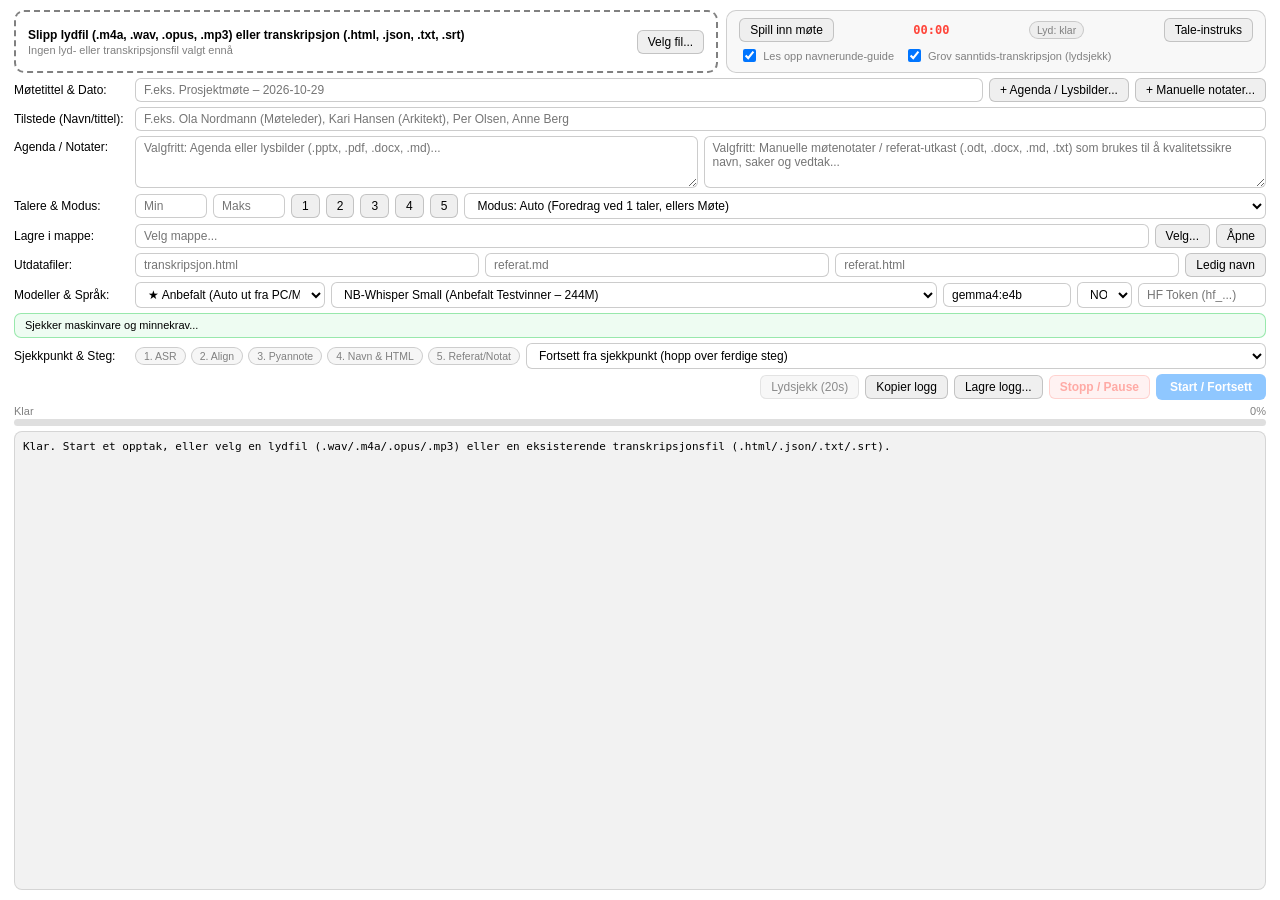
==== src/mote/templates/app.html @ bb3bf0db "chore: privacy cleanup, hardware-aware model profiles, and synthetic benchmark suite" ====
<!DOCTYPE html>
<html lang="no">
<head>
<meta charset="utf-8">
<style>
  :root {
    color-scheme: light dark;
    font-family: -apple-system, BlinkMacSystemFont, "SF Pro Text", "Segoe UI", sans-serif;
  }
  body {
    margin: 0; padding: 10px 14px;
    background: Canvas; color: CanvasText;
    font-size: 12.5px; user-select: none;
    display: flex; flex-direction: column; gap: 5px; height: calc(100vh - 20px);
  }
  .top-cards {
    display: flex; gap: 8px; align-items: stretch;
  }
  #dropzone {
    flex: 1.25; border: 2px dashed GrayText; border-radius: 10px;
    padding: 7px 12px; display: flex; align-items: center; justify-content: space-between;
    gap: 10px; transition: all 0.15s ease;
  }
  #dropzone.dragover { border-color: #0a84ff; background: rgba(10, 132, 255, 0.1); }
  .dz-text { flex: 1; overflow: hidden; }
  .dz-text strong { font-size: 12px; display: block; margin-bottom: 2px; }
  #selected-file {
    color: GrayText; display: block; white-space: nowrap;
    overflow: hidden; text-overflow: ellipsis; font-size: 11px;
  }
  .rec-card {
    flex: 0.95; border: 1px solid rgba(128,128,128,0.35); border-radius: 10px;
    padding: 7px 12px; display: flex; flex-direction: column; justify-content: center; gap: 4px;
    background: rgba(128,128,128,0.06);
  }
  .rec-controls { display: flex; align-items: center; justify-content: space-between; gap: 6px; }
  #rec_btn.recording { background: #ff453a; color: white; border-color: #ff453a; font-weight: 600; }
  #rec_timer { font-family: "SF Mono", Menlo, monospace; font-weight: 600; font-size: 12px; color: #ff453a; }
  .live-badge {
    font-size: 10.5px; padding: 2px 7px; border-radius: 999px;
    border: 1px solid rgba(128,128,128,0.35); color: GrayText;
    background: rgba(128,128,128,0.08); white-space: nowrap;
  }
  .live-badge.godt { border-color: rgba(48, 209, 88, 0.7); background: rgba(48, 209, 88, 0.16); color: CanvasText; font-weight: 600; }
  .live-badge.lavt { border-color: rgba(255, 159, 10, 0.75); background: rgba(255, 159, 10, 0.16); color: CanvasText; font-weight: 600; }
  .live-badge.hoyt { border-color: rgba(255, 69, 58, 0.8); background: rgba(255, 69, 58, 0.18); color: #ff453a; font-weight: 600; }
  #live_check_panel {
    display: none; background: rgba(48, 209, 88, 0.07); border: 1px solid rgba(48, 209, 88, 0.45);
    border-radius: 8px; padding: 6px 10px; font-size: 11px; line-height: 1.4;
    max-height: 68px; overflow-y: auto; font-family: "SF Mono", Menlo, Consolas, monospace;
    white-space: pre-wrap; user-select: text;
  }

  #prompt_banner {
    display: none; background: rgba(10, 132, 255, 0.1); border: 1px solid #0a84ff;
    border-radius: 8px; padding: 7px 12px; font-size: 11.5px; line-height: 1.4;
  }
  #prompt_banner strong { color: #0a84ff; }

  #hw_resource_banner {
    display: flex; align-items: center; justify-content: space-between; gap: 8px;
    border-radius: 7px; padding: 4px 10px; font-size: 11px; line-height: 1.35;
    border: 1px solid rgba(48, 209, 88, 0.45); background: rgba(48, 209, 88, 0.08);
  }
  #hw_resource_banner.warning {
    border-color: rgba(255, 159, 10, 0.85); background: rgba(255, 159, 10, 0.15);
    font-weight: 500;
  }
  #hw_resource_banner.critical {
    border-color: rgba(255, 69, 58, 0.9); background: rgba(255, 69, 58, 0.18);
    color: #ff453a; font-weight: 600;
  }

  .row { display: flex; gap: 6px; align-items: center; }
  .row label { width: 115px; flex-shrink: 0; font-weight: 500; font-size: 12px; }
  input[type="text"], input[type="password"], input[type="number"], select, textarea {
    flex: 1; padding: 4px 8px; border-radius: 6px;
    border: 1px solid rgba(128,128,128,0.4); background: Field; color: FieldText;
    font-size: 12px; font-family: inherit;
  }
  textarea { resize: vertical; min-height: 42px; max-height: 100px; }
  input.conflict { border-color: #ff9f0a; background: rgba(255, 159, 10, 0.08); }
  button {
    padding: 4px 10px; border-radius: 6px; border: 1px solid rgba(128,128,128,0.4);
    background: ButtonFace; color: ButtonText; cursor: pointer; font-size: 12px;
    white-space: nowrap;
  }
  button.primary {
    background: #0a84ff; color: white; border: none; font-weight: 600; padding: 6px 14px;
  }
  button.danger {
    background: rgba(255, 69, 58, 0.14); color: #ff453a; border-color: rgba(255, 69, 58, 0.45); font-weight: 600;
  }
  button:disabled { opacity: 0.45; cursor: not-allowed; }
  #conflict-msg { color: GrayText; font-size: 11px; min-height: 14px; flex: 1; overflow: hidden; text-overflow: ellipsis; white-space: nowrap; }

  .ckpt-bar {
    display: flex; gap: 5px; align-items: center; flex-wrap: wrap;
  }
  .ckpt-pill {
    font-size: 10.5px; padding: 2px 8px; border-radius: 999px;
    border: 1px solid rgba(128,128,128,0.35); color: GrayText;
    background: rgba(128,128,128,0.07); cursor: pointer;
    transition: all 0.15s ease;
  }
  .ckpt-pill.done {
    border-color: rgba(48, 209, 88, 0.6);
    background: rgba(48, 209, 88, 0.14);
    color: CanvasText;
    font-weight: 600;
  }
  .ckpt-pill:hover { border-color: #0a84ff; }

  .progress-section { display: flex; flex-direction: column; gap: 2px; }
  .progress-header { display: flex; justify-content: space-between; font-size: 11px; color: GrayText; }
  .progress-bg {
    width: 100%; height: 7px; background: rgba(128,128,128,0.25);
    border-radius: 4px; overflow: hidden;
  }
  .progress-fill { height: 100%; width: 0%; background: #0a84ff; border-radius: 4px; transition: width 0.3s ease; }

  #log {
    flex: 1; background: rgba(128,128,128,0.1); border-radius: 8px;
    padding: 8px; font-family: "SF Mono", Menlo, Consolas, monospace; font-size: 11px;
    overflow-y: auto; white-space: pre-wrap; user-select: text;
    border: 1px solid rgba(128,128,128,0.25); min-height: 80px;
  }
</style>
</head>
<body>

  <div class="top-cards">
    <div id="dropzone">
      <div class="dz-text">
        <strong>Slipp lydfil (.m4a, .wav, .opus, .mp3) eller transkripsjon (.html, .json, .txt, .srt)</strong>
        <span id="selected-file">Ingen lyd- eller transkripsjonsfil valgt ennå</span>
      </div>
      <button onclick="browseAudio()">Velg fil...</button>
    </div>

    <div class="rec-card">
      <div class="rec-controls">
        <button id="rec_btn" onclick="toggleRecording()">Spill inn møte</button>
        <span id="rec_timer">00:00</span>
        <span id="live_level_badge" class="live-badge" title="Sanntids lydnivå (dBFS) fra mikrofon">Lyd: klar</span>
        <button onclick="speakGuide()" title="Les opp møtestart-instruks høyt">Tale-instruks</button>
      </div>
      <div style="display: flex; gap: 10px; flex-wrap: wrap;">
        <label style="font-size: 11px; color: GrayText; display: flex; align-items: center; gap: 4px;">
          <input type="checkbox" id="auto_speak_guide" checked>
          Les opp navnerunde-guide
        </label>
        <label style="font-size: 11px; color: GrayText; display: flex; align-items: center; gap: 4px;" title="Transkriberer grove 5-sekunders utsnitt fortløpende under opptak for å bekrefte at alle rundt bordet høres tydelig">
          <input type="checkbox" id="live_transcribe_chk" checked>
          Grov sanntids-transkripsjon (lydsjekk)
        </label>
      </div>
    </div>
  </div>

  <div id="prompt_banner">
    <strong>Møtestart-guide for god talergjenkjenning og lydsjekk:</strong><br>
    1. <b>Møteleder:</b> Si kort hva møtet gjelder og dagens dato.<br>
    2. <b>Navnerunde rundt bordet:</b> Hver deltaker sier eget navn og tittel/rolle i én hel setning. Følg med i <b>Grov sanntids-lydsjekk</b> under for å se at alle rundt bordet fanges opp med <i>Godt lydnivå</i> (slå av macOS «Stemmeisolasjon» hvis noen faller ut).
  </div>

  <div id="live_check_panel"></div>

  <div class="row">
    <label>Møtetittel & Dato:</label>
    <input type="text" id="meeting_title" placeholder="F.eks. Prosjektmøte – 2026-10-29">
    <button onclick="loadAgendaFile()" title="Last inn agenda eller lysbilder (.pptx, .pdf, .odp, .docx, .md, .txt)">+ Agenda / Lysbilder...</button>
    <button onclick="loadManualNotesFile()" title="Last inn manuelle møtenotater / referat-utkast (.odt, .docx, .pdf, .md, .txt)">+ Manuelle notater...</button>
  </div>

  <div class="row">
    <label>Tilstede (Navn/tittel):</label>
    <input type="text" id="speaker_names_hint" placeholder="F.eks. Ola Nordmann (Møteleder), Kari Hansen (Arkitekt), Per Olsen, Anne Berg" oninput="autoCountSpeakersFromHint()">
  </div>

  <div class="row" style="align-items: flex-start;">
    <label style="padding-top: 4px;">Agenda / Notater:</label>
    <textarea id="agenda_text" placeholder="Valgfritt: Agenda eller lysbilder (.pptx, .pdf, .docx, .md)..."></textarea>
    <textarea id="manual_notes_text" placeholder="Valgfritt: Manuelle møtenotater / referat-utkast (.odt, .docx, .md, .txt) som brukes til å kvalitetssikre navn, saker og vedtak..."></textarea>
  </div>

  <div class="row">
    <label>Talere & Modus:</label>
    <input type="number" id="min_speakers" placeholder="Min" min="1" max="20" style="max-width: 54px;">
    <input type="number" id="max_speakers" placeholder="Maks" min="1" max="20" style="max-width: 54px;">
    <button onclick="setExactSpeakers(1)" title="1 taler – Foredrag / Presentasjon">1</button>
    <button onclick="setExactSpeakers(2)" title="2 talere">2</button>
    <button onclick="setExactSpeakers(3)" title="3 talere">3</button>
    <button onclick="setExactSpeakers(4)" title="4 talere">4</button>
    <button onclick="setExactSpeakers(5)" title="5 talere">5</button>
    <select id="note_mode" onchange="onModeChanged()" title="Velg eller overstyr modus før du genererer transkripsjon og notater">
      <option value="auto" selected>Modus: Auto (Foredrag ved 1 taler, ellers Møte)</option>
      <option value="mote">Modus: Møtereferat (flere deltakere & aksjonspunkter)</option>
      <option value="foredrag">Modus: Foredrag / Presentasjon (faglige hovedpoenger)</option>
    </select>
  </div>

  <div class="row">
    <label>Lagre i mappe:</label>
    <input type="text" id="out_dir" placeholder="Velg mappe..." oninput="validateNames()">
    <button onclick="browseFolder()">Velg...</button>
    <button onclick="openFinder()" title="Vis i filutforsker">Åpne</button>
  </div>

  <div class="row">
    <label>Utdatafiler:</label>
    <input type="text" id="html_name" placeholder="transkripsjon.html" oninput="validateNames()" title="HTML Transkripsjon">
    <input type="text" id="notes_name" placeholder="referat.md" oninput="validateNames()" title="Markdown Referat">
    <input type="text" id="notes_html_name" placeholder="referat.html" oninput="validateNames()" title="HTML Referat">
    <button onclick="autoIncrementNames()" title="Foreslå nye ledige filnavn hvis du ikke vil overskrive">Ledig navn</button>
  </div>

  <div class="row">
    <label>Modeller & Språk:</label>
    <select id="model_profile" onchange="onProfileChanged()" style="max-width: 190px;" title="Velg ferdig modellprofil tilpasset maskinvaren eller velg modeller manuelt">
      <option value="auto" selected>★ Anbefalt (Auto ut fra PC/Mac)</option>
      <option value="recommended">Profil: Testvinner #1 (Small + Gemma 4)</option>
      <option value="fast">Profil: Alternativ #2 (Distil-Turbo + Gemma 4)</option>
      <option value="light">Profil: Lettvekt / 8 GB RAM (Small + Llama 3.2)</option>
      <option value="custom">Profil: Egendefinert</option>
    </select>
    <select id="whisper_model" onchange="onManualModelChanged()">
      <option value="NbAiLab/nb-whisper-small" selected>NB-Whisper Small (Anbefalt Testvinner – 244M)</option>
      <option value="UlrikKoren/nb-whisper-large-distil-turbo-beta-ct2">NB-Whisper Large Distil-Turbo (756M)</option>
      <option value="NbAiLab/nb-whisper-medium">NB-Whisper Medium (769M)</option>
      <option value="NbAiLab/nb-whisper-large">NB-Whisper Large (1.55B – Manuell)</option>
    </select>
    <input type="text" id="ollama_model" value="gemma4:e4b" placeholder="Ollama-modell" style="max-width: 110px;" oninput="onManualModelChanged()">
    <select id="language" style="max-width: 55px;">
      <option value="no" selected>NO</option>
      <option value="en">EN</option>
      <option value="sv">SV</option>
      <option value="da">DA</option>
    </select>
    <input type="password" id="hf_token" placeholder="HF Token (hf_...)" style="max-width: 110px;">
  </div>

  <div id="hw_resource_banner">
    <span id="hw_resource_text">Sjekker maskinvare og minnekrav...</span>
    <button id="apply_rec_btn" onclick="applyRecommendedProfile()" style="display: none; font-size: 11px; padding: 2px 8px;">Bruk anbefalt</button>
  </div>

  <div class="row">
    <label>Sjekkpunkt & Steg:</label>
    <div class="ckpt-bar" id="ckpt_bar">
      <span class="ckpt-pill" id="ckpt_s1" onclick="selectTaskMode('only_1_asr')" title="Klikk for å kjøre kun Steg 1 (Whisper ASR)">1. ASR</span>
      <span class="ckpt-pill" id="ckpt_s2" onclick="selectTaskMode('only_2_align')" title="Klikk for å kjøre kun Steg 2 (Alignment)">2. Align</span>
      <span class="ckpt-pill" id="ckpt_s3" onclick="selectTaskMode('from_3_diarize')" title="Klikk for å kjøre fra Steg 3 (Pyannote -> Referat)">3. Pyannote</span>
      <span class="ckpt-pill" id="ckpt_s4" onclick="selectTaskMode('from_4_names')" title="Klikk for å kjøre fra Steg 4 (Navn & HTML -> Referat)">4. Navn & HTML</span>
      <span class="ckpt-pill" id="ckpt_s5" onclick="selectTaskMode('only_5_notes')" title="Klikk for å kjøre kun Steg 5 (Generer Referat/Notat på nytt)">5. Referat/Notat</span>
    </div>
    <select id="task_mode" onchange="validateNames()" title="Velg om du vil fortsette fra siste sjekkpunkt, kjøre alt på nytt, eller kjøre enkeltoppgaver">
      <option value="auto_resume" selected>Fortsett fra sjekkpunkt (hopp over ferdige steg)</option>
      <option value="full_fresh">Kjør alt på nytt (Steg 1–5)</option>
      <option value="from_3_diarize">Fra Steg 3 -> 5 (Pyannote + Navn + Referat)</option>
      <option value="from_4_names">Fra Steg 4 -> 5 (Navn & HTML + Referat)</option>
      <option value="only_5_notes">Kun Steg 5: Generer Referat / Notater på nytt</option>
      <option value="only_4_names">Kun Steg 4: Taler-navn & HTML-transkripsjon</option>
      <option value="only_3_diarize">Kun Steg 3: Taler-ID (Pyannote)</option>
      <option value="only_2_align">Kun Steg 2: Ord-tidsjustering (Alignment)</option>
      <option value="only_1_asr">Kun Steg 1: Rå-transkripsjon (ASR)</option>
    </select>
  </div>

  <div class="row">
    <span id="conflict-msg"></span>
    <button id="check_audio_btn" onclick="runQuickAudioCheck()" disabled title="Kjør grov sanntidstranskripsjon og lydnivåsjekk (dBFS) på de første 20 sekundene av valgt lydfil">Lydsjekk (20s)</button>
    <button onclick="copyLog()" title="Kopier hele loggen til utklippstavlen">Kopier logg</button>
    <button onclick="saveLog()" title="Lagre loggen til en .txt-fil">Lagre logg...</button>
    <button class="danger" id="stop_btn" onclick="stopJob()" disabled title="Stopp/pause pågående steg (fullførte steg er lagret i sjekkpunkt)">Stopp / Pause</button>
    <button class="primary" id="run_btn" onclick="runPipeline()" disabled>Start / Fortsett</button>
  </div>

  <div class="progress-section">
    <div class="progress-header">
      <span id="progress_label">Klar</span>
      <span id="progress_val">0%</span>
    </div>
    <div class="progress-bg">
      <div id="progress_bar" class="progress-fill"></div>
    </div>
  </div>

  <div id="log">Klar. Start et opptak, eller velg en lydfil (.wav/.m4a/.opus/.mp3) eller en eksisterende transkripsjonsfil (.html/.json/.txt/.srt).</div>

<script>
  let currentAudioPath = "";
  let isJobRunning = false;
  let isRecording = false;
  let recStartTime = 0;
  let recTimerInterval = null;
  let cachedHwInfo = null;
  let cachedProfiles = {};

  function updateHardwareBanner(hw, fit) {
    const banner = document.getElementById('hw_resource_banner');
    const txt = document.getElementById('hw_resource_text');
    const btn = document.getElementById('apply_rec_btn');
    if (!banner || !txt || !fit) return;
    banner.className = fit.level === 'critical' ? 'critical' : (fit.level === 'warning' ? 'warning' : '');
    txt.textContent = fit.message || '';
    if (btn) {
      btn.style.display = (fit.level === 'critical' || fit.level === 'warning') ? 'inline-block' : 'none';
    }
  }

  async function refreshResourceFit() {
    const w = document.getElementById('whisper_model').value;
    const m = document.getElementById('ollama_model').value.trim();
    const outDir = document.getElementById('out_dir').value.trim();
    if (window.pywebview && pywebview.api && pywebview.api.check_model_resources) {
      const res = await pywebview.api.check_model_resources(w, m, outDir);
      if (res) {
        cachedHwInfo = res.hardware;
        updateHardwareBanner(res.hardware, res.resource_fit);
      }
    }
  }

  function applyRecommendedProfile() {
    const profSel = document.getElementById('model_profile');
    if (profSel) profSel.value = 'auto';
    onProfileChanged();
  }

  function onProfileChanged() {
    const prof = document.getElementById('model_profile').value;
    const wSel = document.getElementById('whisper_model');
    const mInp = document.getElementById('ollama_model');
    if (prof === 'auto' && cachedHwInfo) {
      wSel.value = cachedHwInfo.recommended_whisper || 'NbAiLab/nb-whisper-small';
      mInp.value = cachedHwInfo.recommended_ollama || 'gemma4:e4b';
    } else if (cachedProfiles && cachedProfiles[prof]) {
      wSel.value = cachedProfiles[prof].whisper_model;
      mInp.value = cachedProfiles[prof].ollama_model;
    }
    refreshResourceFit();
  }

  function onManualModelChanged() {
    const profSel = document.getElementById('model_profile');
    if (profSel) profSel.value = 'custom';
    refreshResourceFit();
  }

  window.addEventListener('pywebviewready', async () => {
    const defs = await pywebview.api.get_defaults();
    if (defs.hf_token) document.getElementById('hf_token').value = defs.hf_token;
    if (defs.diarization_cached && !defs.hf_token) {
      document.getElementById('hf_token').placeholder = "HF bufret lokalt";
    }
    document.getElementById('out_dir').value = defs.default_out_dir;
    if (defs.default_meeting_title) {
      document.getElementById('meeting_title').value = defs.default_meeting_title;
    }
    if (defs.profiles) cachedProfiles = defs.profiles;
    if (defs.hardware) {
      cachedHwInfo = defs.hardware;
      document.getElementById('whisper_model').value = defs.hardware.recommended_whisper || 'NbAiLab/nb-whisper-small';
      document.getElementById('ollama_model').value = defs.hardware.recommended_ollama || 'gemma4:e4b';
      updateHardwareBanner(defs.hardware, defs.resource_fit);
    }
  });

  const dz = document.getElementById('dropzone');
  dz.addEventListener('dragover', (e) => { e.preventDefault(); dz.classList.add('dragover'); });
  dz.addEventListener('dragleave', () => dz.classList.remove('dragover'));
  dz.addEventListener('drop', (e) => { e.preventDefault(); dz.classList.remove('dragover'); });

  function selectTaskMode(mode) {
    const sel = document.getElementById('task_mode');
    if (sel) {
      sel.value = mode;
      validateNames();
    }
  }

  function setExactSpeakers(n) {
    document.getElementById('min_speakers').value = n;
    document.getElementById('max_speakers').value = n;
  }

  function onModeChanged() {
    const mode = document.getElementById('note_mode').value;
    if (mode === 'foredrag' && !document.getElementById('min_speakers').value && !document.getElementById('max_speakers').value) {
      document.getElementById('min_speakers').value = 1;
      document.getElementById('max_speakers').value = 1;
    }
  }

  function autoCountSpeakersFromHint() {
    const raw = document.getElementById('speaker_names_hint').value.trim();
    if (!raw) return;
    const parts = raw.split(/[,;\\n]+/).map(s => s.trim()).filter(Boolean);
    if (parts.length >= 1 && parts.length <= 20) {
      document.getElementById('min_speakers').value = parts.length;
      document.getElementById('max_speakers').value = parts.length;
    }
  }

  function speakGuide() {
    document.getElementById('prompt_banner').style.display = 'block';
    pywebview.api.speak_intro_prompt();
  }

  function updateLiveLevel(lvl) {
    const badge = document.getElementById('live_level_badge');
    if (!badge || !lvl) return;
    badge.className = 'live-badge ' + (lvl.status || '');
    const stMap = { godt: 'Godt', lavt: 'Lavt!', stille: 'Stille', hoyt: 'Høyt/Klipp!' };
    const stTxt = stMap[lvl.status] || lvl.status;
    badge.textContent = `Lyd: ${lvl.rms_dbfs} dBFS (${stTxt})`;
    badge.title = lvl.label || '';
  }

  function appendLiveChunk(line, lvl) {
    const panel = document.getElementById('live_check_panel');
    if (!panel) return;
    panel.style.display = 'block';
    if (lvl) updateLiveLevel(lvl);
    panel.textContent = (panel.textContent ? panel.textContent + "\n" : "") + line;
    panel.scrollTop = panel.scrollHeight;
  }

  async function runQuickAudioCheck() {
    if (!currentAudioPath) return;
    const panel = document.getElementById('live_check_panel');
    if (panel) {
      panel.style.display = 'block';
      panel.textContent = "Starter grov sanntids-lydsjekk (første 20 sekunder)...";
    }
    await pywebview.api.run_quick_audio_check(
      currentAudioPath,
      document.getElementById('whisper_model').value,
      document.getElementById('language').value,
      document.getElementById('meeting_title').value,
      document.getElementById('speaker_names_hint').value,
      document.getElementById('agenda_text').value
    );
  }

  async function toggleRecording() {
    const btn = document.getElementById('rec_btn');
    const outDir = document.getElementById('out_dir').value;
    if (!isRecording) {
      const autoSpeak = document.getElementById('auto_speak_guide').checked;
      const liveTranscribe = document.getElementById('live_transcribe_chk').checked;
      document.getElementById('prompt_banner').style.display = 'block';
      const panel = document.getElementById('live_check_panel');
      if (panel && liveTranscribe) {
        panel.style.display = 'block';
        panel.textContent = "Lytter på mikrofon (oppdaterer lydnivå hvert sekund og grov transkripsjon hvert 5. sekund)...";
      }
      const res = await pywebview.api.start_recording(
        outDir,
        autoSpeak,
        liveTranscribe,
        document.getElementById('whisper_model').value,
        document.getElementById('language').value,
        document.getElementById('meeting_title').value,
        document.getElementById('speaker_names_hint').value,
        document.getElementById('agenda_text').value
      );
      if (!res || !res.ok) {
        appendLog("FEIL ved opptaksstart: " + (res ? res.error : "Ukjent feil"));
        return;
      }
      isRecording = true;
      btn.textContent = "Stopp opptak";
      btn.classList.add('recording');
      recStartTime = Date.now();
      recTimerInterval = setInterval(() => {
        const elapsed = Math.floor((Date.now() - recStartTime) / 1000);
        const mins = String(Math.floor(elapsed / 60)).padStart(2, '0');
        const secs = String(elapsed % 60).padStart(2, '0');
        document.getElementById('rec_timer').textContent = mins + ":" + secs;
      }, 500);
    } else {
      clearInterval(recTimerInterval);
      isRecording = false;
      btn.textContent = "Spill inn møte";
      btn.classList.remove('recording');
      const info = await pywebview.api.stop_recording(outDir);
      if (info) {
        await applySelection(info);
      }
    }
  }

  async function loadAgendaFile() {
    const content = await pywebview.api.pick_agenda_file();
    if (content) {
      const box = document.getElementById('agenda_text');
      box.value = box.value.trim() ? (box.value.trim() + "\\n\\n" + content) : content;
    }
  }

  async function loadManualNotesFile() {
    const content = await pywebview.api.pick_agenda_file();
    if (content) {
      const box = document.getElementById('manual_notes_text');
      box.value = box.value.trim() ? (box.value.trim() + "\\n\\n" + content) : content;
    }
  }

  async function refreshCheckpointBar() {
    if (!currentAudioPath) return;
    const outDir = document.getElementById('out_dir').value;
    const htmlName = document.getElementById('html_name').value;
    const notesName = document.getElementById('notes_name').value;
    const st = await pywebview.api.get_checkpoint_status(outDir, currentAudioPath, htmlName, notesName);
    const map = [
      ['ckpt_s1', st.s1_asr, '1. ASR'],
      ['ckpt_s2', st.s2_align, '2. Align'],
      ['ckpt_s3', st.s3_diarize, '3. Pyannote'],
      ['ckpt_s4', st.s4_names, '4. Navn & HTML'],
      ['ckpt_s5', st.s5_notes, '5. Referat/Notat'],
    ];
    for (const [id, done, label] of map) {
      const el = document.getElementById(id);
      if (el) {
        el.classList.toggle('done', !!done);
        el.textContent = (done ? "✓ " : "") + label;
      }
    }
  }

  async function applySelection(info) {
    currentAudioPath = info.audio_path;
    document.getElementById('selected-file').textContent = info.audio_path + (info.is_transcript_input ? " (Transkripsjon)" : "");
    if (info.out_dir) document.getElementById('out_dir').value = info.out_dir;
    if (info.html_name) document.getElementById('html_name').value = info.html_name;
    if (info.notes_name) document.getElementById('notes_name').value = info.notes_name;
    if (info.notes_html_name) document.getElementById('notes_html_name').value = info.notes_html_name;
    if (info.is_transcript_input) {
      document.getElementById('task_mode').value = 'auto_resume';
    }
    await refreshCheckpointBar();
    await validateNames();
  }

  async function handleDroppedAudio(fullPath) {
    const low = fullPath.toLowerCase();
    if (low.endsWith('.pptx') || low.endsWith('.pdf') || low.endsWith('.odp') || low.endsWith('.docx') || low.endsWith('.odt')) {
      const ctx = await pywebview.api.load_context_file_path(fullPath);
      if (ctx) {
        const box = document.getElementById('agenda_text');
        box.value = box.value.trim() ? (box.value.trim() + "\\n\\n" + ctx) : ctx;
      }
      return;
    }
    const info = await pywebview.api.suggest_output_names(
      fullPath,
      document.getElementById('out_dir').value
    );
    await applySelection(info);
  }

  async function browseAudio() {
    const info = await pywebview.api.pick_audio_file();
    if (info) await applySelection(info);
  }

  async function browseFolder() {
    const res = await pywebview.api.pick_output_dir(currentAudioPath);
    if (res) {
      document.getElementById('out_dir').value = res.out_dir;
      if (res.html_name) document.getElementById('html_name').value = res.html_name;
      if (res.notes_name) document.getElementById('notes_name').value = res.notes_name;
      if (res.notes_html_name) document.getElementById('notes_html_name').value = res.notes_html_name;
      await refreshCheckpointBar();
      await validateNames();
    }
  }

  async function autoIncrementNames() {
    if (!currentAudioPath) return;
    const info = await pywebview.api.suggest_output_names(
      currentAudioPath,
      document.getElementById('out_dir').value
    );
    document.getElementById('html_name').value = info.html_name;
    document.getElementById('notes_name').value = info.notes_name;
    document.getElementById('notes_html_name').value = info.notes_html_name;
    await refreshCheckpointBar();
    await validateNames();
  }

  async function validateNames() {
    const outDir = document.getElementById('out_dir').value;
    const htmlInput = document.getElementById('html_name');
    const notesInput = document.getElementById('notes_name');
    const notesHtmlInput = document.getElementById('notes_html_name');
    const msg = document.getElementById('conflict-msg');
    const btn = document.getElementById('run_btn');
    const checkBtn = document.getElementById('check_audio_btn');
    if (checkBtn) checkBtn.disabled = !currentAudioPath || isJobRunning;

    const htmlName = htmlInput.value.trim();
    const notesName = notesInput.value.trim();
    const notesHtmlName = notesHtmlInput.value.trim();

    if (!currentAudioPath || !htmlName || !notesName || !notesHtmlName) {
      btn.disabled = true;
      return;
    }

    const uniqueSet = new Set([htmlName, notesName, notesHtmlName]);
    if (uniqueSet.size < 3) {
      msg.textContent = "Alle tre utdatafiler må ha ulike filnavn.";
      htmlInput.classList.add('conflict');
      notesInput.classList.add('conflict');
      notesHtmlInput.classList.add('conflict');
      btn.disabled = true;
      return;
    }

    const conflicts = await pywebview.api.check_conflicts(outDir, htmlName, notesName, notesHtmlName);
    htmlInput.classList.toggle('conflict', conflicts.includes(htmlName));
    notesInput.classList.toggle('conflict', conflicts.includes(notesName));
    notesHtmlInput.classList.toggle('conflict', conflicts.includes(notesHtmlName));

    if (conflicts.length > 0) {
      msg.textContent = "Merk: Eksisterende utdatafil oppdateres ved kjøring (eller klikk «Ledig navn»).";
    } else {
      msg.textContent = "";
    }
    btn.disabled = isJobRunning;
    await refreshCheckpointBar();
  }

  function openFinder() {
    pywebview.api.reveal_in_finder(document.getElementById('out_dir').value);
  }

  async function copyLog() {
    const text = document.getElementById('log').textContent;
    try {
      await navigator.clipboard.writeText(text);
      appendLog("==> Logg kopiert til utklippstavlen.");
    } catch (e) {
      appendLog("Merk: Kunne ikke kopiere automatisk – marker teksten i loggen med Cmd+A / Ctrl+A.");
    }
  }

  async function saveLog() {
    const text = document.getElementById('log').textContent;
    const outDir = document.getElementById('out_dir').value;
    await pywebview.api.save_log_dialog(text, outDir, currentAudioPath);
  }

  async function stopJob() {
    if (!isJobRunning) return;
    await pywebview.api.stop_job();
  }

  function appendLog(line) {
    const log = document.getElementById('log');
    log.textContent += "\\n" + line;
    log.scrollTop = log.scrollHeight;
  }

  function updateProgress(percent, label) {
    const clamped = Math.max(0, Math.min(100, percent));
    document.getElementById('progress_bar').style.width = clamped + "%";
    document.getElementById('progress_val').textContent = clamped + "%";
    if (label) document.getElementById('progress_label').textContent = label;
  }

  function setRunning(running) {
    isJobRunning = running;
    const btn = document.getElementById('run_btn');
    const stopBtn = document.getElementById('stop_btn');
    btn.textContent = running ? "Arbeider..." : "Start / Fortsett";
    stopBtn.disabled = !running;
    validateNames();
  }

  async function runPipeline() {
    await validateNames();
    if (document.getElementById('run_btn').disabled) return;

    const taskMode = document.getElementById('task_mode').value;
    updateProgress(0, "Starter jobb...");
    document.getElementById('log').textContent = "Starter jobb (" + taskMode + ")...";
    pywebview.api.start_job(
      currentAudioPath,
      document.getElementById('out_dir').value,
      document.getElementById('html_name').value,
      document.getElementById('notes_name').value,
      document.getElementById('notes_html_name').value,
      document.getElementById('whisper_model').value,
      document.getElementById('ollama_model').value,
      document.getElementById('language').value,
      document.getElementById('hf_token').value,
      document.getElementById('min_speakers').value,
      document.getElementById('max_speakers').value,
      document.getElementById('speaker_names_hint').value,
      document.getElementById('meeting_title').value,
      document.getElementById('agenda_text').value,
      document.getElementById('note_mode').value,
      taskMode,
      document.getElementById('manual_notes_text').value
    );
  }
</script>
</body>
</html>
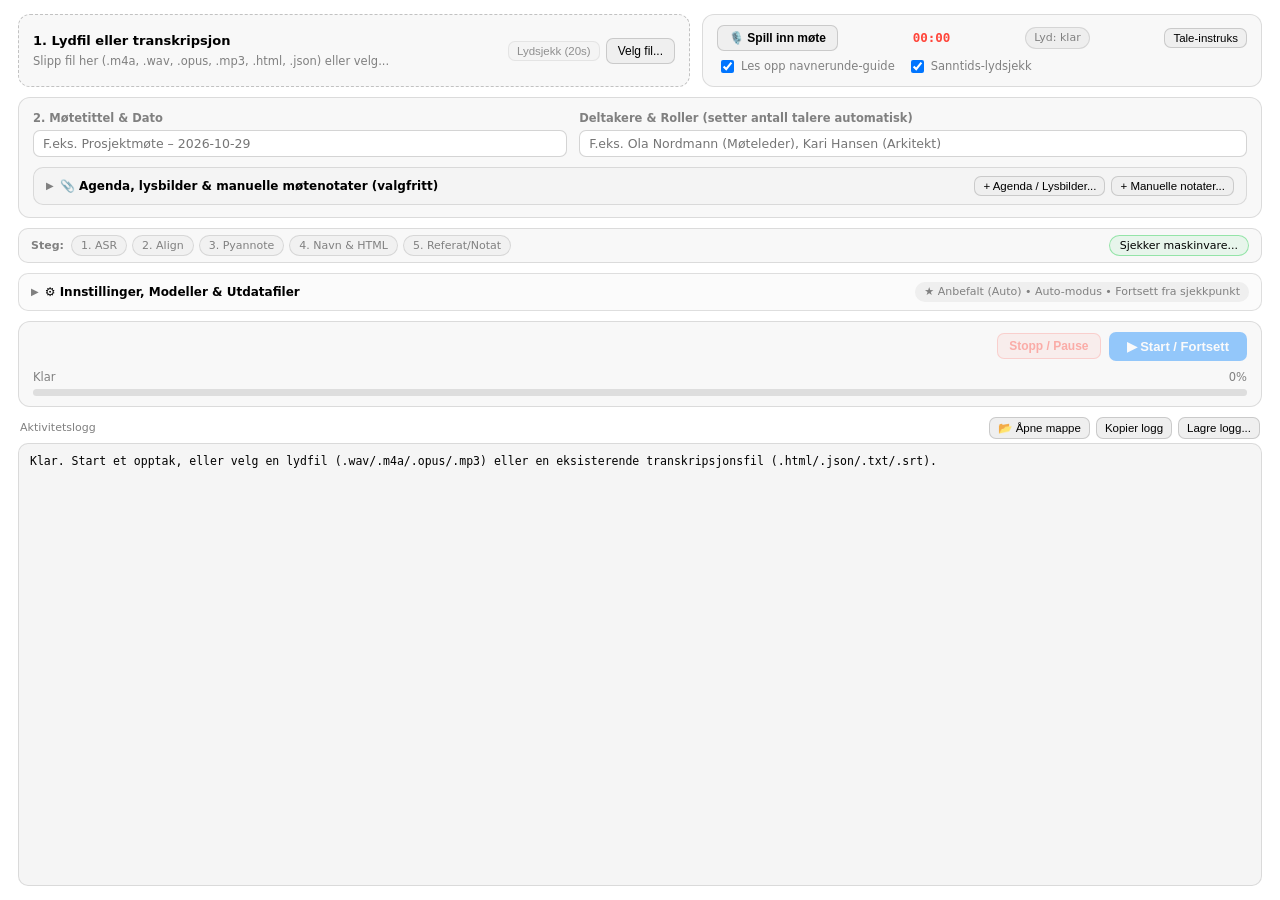
==== commit c96d9b6f: "feat(green): redesign app.html with progressive disclosure drawers and live summary pill" ====
--- a/src/mote/templates/app.html
+++ b/src/mote/templates/app.html
@@ -5,154 +5,525 @@
 <style>
   :root {
     color-scheme: light dark;
-    font-family: -apple-system, BlinkMacSystemFont, "SF Pro Text", "Segoe UI", sans-serif;
-  }
+    font-family: -apple-system, BlinkMacSystemFont, "SF Pro Text", "Segoe UI", system-ui, sans-serif;
+    --accent: #0a84ff;
+    --accent-hover: #0070e0;
+    --accent-soft: rgba(10, 132, 255, 0.10);
+    --danger: #ff453a;
+    --danger-soft: rgba(255, 69, 58, 0.14);
+    --success: #30d158;
+    --success-soft: rgba(48, 209, 88, 0.14);
+    --warn: #ff9f0a;
+    --warn-soft: rgba(255, 159, 10, 0.15);
+    --card-bg: rgba(128, 128, 128, 0.055);
+    --card-border: rgba(128, 128, 128, 0.24);
+    --input-border: rgba(128, 128, 128, 0.34);
+  }
+  * { box-sizing: border-box; }
   body {
-    margin: 0; padding: 10px 14px;
-    background: Canvas; color: CanvasText;
-    font-size: 12.5px; user-select: none;
-    display: flex; flex-direction: column; gap: 5px; height: calc(100vh - 20px);
-  }
+    margin: 0;
+    padding: 14px 18px;
+    background: Canvas;
+    color: CanvasText;
+    font-size: 13px;
+    line-height: 1.4;
+    user-select: none;
+    display: flex;
+    flex-direction: column;
+    gap: 10px;
+    height: 100vh;
+    overflow-y: auto;
+  }
+
+  /* Zone 1: Hero Audio Source & Recording */
   .top-cards {
-    display: flex; gap: 8px; align-items: stretch;
+    display: grid;
+    grid-template-columns: 1.2fr 1fr;
+    gap: 12px;
+    align-items: stretch;
   }
   #dropzone {
-    flex: 1.25; border: 2px dashed GrayText; border-radius: 10px;
-    padding: 7px 12px; display: flex; align-items: center; justify-content: space-between;
-    gap: 10px; transition: all 0.15s ease;
-  }
-  #dropzone.dragover { border-color: #0a84ff; background: rgba(10, 132, 255, 0.1); }
-  .dz-text { flex: 1; overflow: hidden; }
-  .dz-text strong { font-size: 12px; display: block; margin-bottom: 2px; }
+    border: 1.5px dashed rgba(128, 128, 128, 0.45);
+    border-radius: 12px;
+    padding: 12px 14px;
+    display: flex;
+    align-items: center;
+    justify-content: space-between;
+    gap: 12px;
+    background: var(--card-bg);
+    transition: border-color 0.15s ease, background-color 0.15s ease;
+  }
+  #dropzone.dragover {
+    border-color: var(--accent);
+    background: var(--accent-soft);
+  }
+  .dz-text {
+    flex: 1;
+    min-width: 0;
+  }
+  .dz-text strong {
+    font-size: 13px;
+    font-weight: 600;
+    display: block;
+    margin-bottom: 3px;
+  }
   #selected-file {
-    color: GrayText; display: block; white-space: nowrap;
-    overflow: hidden; text-overflow: ellipsis; font-size: 11px;
-  }
+    color: GrayText;
+    display: block;
+    white-space: nowrap;
+    overflow: hidden;
+    text-overflow: ellipsis;
+    font-size: 11.5px;
+  }
+  .dz-actions {
+    display: flex;
+    gap: 6px;
+    align-items: center;
+    flex-shrink: 0;
+  }
+
   .rec-card {
-    flex: 0.95; border: 1px solid rgba(128,128,128,0.35); border-radius: 10px;
-    padding: 7px 12px; display: flex; flex-direction: column; justify-content: center; gap: 4px;
-    background: rgba(128,128,128,0.06);
-  }
-  .rec-controls { display: flex; align-items: center; justify-content: space-between; gap: 6px; }
-  #rec_btn.recording { background: #ff453a; color: white; border-color: #ff453a; font-weight: 600; }
-  #rec_timer { font-family: "SF Mono", Menlo, monospace; font-weight: 600; font-size: 12px; color: #ff453a; }
+    border: 1px solid var(--card-border);
+    border-radius: 12px;
+    padding: 10px 14px;
+    display: flex;
+    flex-direction: column;
+    justify-content: space-between;
+    gap: 6px;
+    background: var(--card-bg);
+  }
+  .rec-controls {
+    display: flex;
+    align-items: center;
+    justify-content: space-between;
+    gap: 8px;
+  }
+  #rec_btn {
+    font-weight: 600;
+  }
+  #rec_btn.recording {
+    background: var(--danger);
+    color: white;
+    border-color: var(--danger);
+  }
+  #rec_timer {
+    font-family: ui-monospace, "SF Mono", Menlo, monospace;
+    font-weight: 600;
+    font-size: 12.5px;
+    color: var(--danger);
+  }
+  .rec-options {
+    display: flex;
+    gap: 12px;
+    flex-wrap: wrap;
+    align-items: center;
+  }
+  .rec-options label {
+    font-size: 11.5px;
+    color: GrayText;
+    display: inline-flex;
+    align-items: center;
+    gap: 4px;
+    cursor: pointer;
+  }
+
   .live-badge {
-    font-size: 10.5px; padding: 2px 7px; border-radius: 999px;
-    border: 1px solid rgba(128,128,128,0.35); color: GrayText;
-    background: rgba(128,128,128,0.08); white-space: nowrap;
-  }
-  .live-badge.godt { border-color: rgba(48, 209, 88, 0.7); background: rgba(48, 209, 88, 0.16); color: CanvasText; font-weight: 600; }
-  .live-badge.lavt { border-color: rgba(255, 159, 10, 0.75); background: rgba(255, 159, 10, 0.16); color: CanvasText; font-weight: 600; }
-  .live-badge.hoyt { border-color: rgba(255, 69, 58, 0.8); background: rgba(255, 69, 58, 0.18); color: #ff453a; font-weight: 600; }
-  #live_check_panel {
-    display: none; background: rgba(48, 209, 88, 0.07); border: 1px solid rgba(48, 209, 88, 0.45);
-    border-radius: 8px; padding: 6px 10px; font-size: 11px; line-height: 1.4;
-    max-height: 68px; overflow-y: auto; font-family: "SF Mono", Menlo, Consolas, monospace;
-    white-space: pre-wrap; user-select: text;
-  }
-
-  #prompt_banner {
-    display: none; background: rgba(10, 132, 255, 0.1); border: 1px solid #0a84ff;
-    border-radius: 8px; padding: 7px 12px; font-size: 11.5px; line-height: 1.4;
-  }
-  #prompt_banner strong { color: #0a84ff; }
-
-  #hw_resource_banner {
-    display: flex; align-items: center; justify-content: space-between; gap: 8px;
-    border-radius: 7px; padding: 4px 10px; font-size: 11px; line-height: 1.35;
-    border: 1px solid rgba(48, 209, 88, 0.45); background: rgba(48, 209, 88, 0.08);
-  }
-  #hw_resource_banner.warning {
-    border-color: rgba(255, 159, 10, 0.85); background: rgba(255, 159, 10, 0.15);
-    font-weight: 500;
-  }
-  #hw_resource_banner.critical {
-    border-color: rgba(255, 69, 58, 0.9); background: rgba(255, 69, 58, 0.18);
-    color: #ff453a; font-weight: 600;
-  }
-
-  .row { display: flex; gap: 6px; align-items: center; }
-  .row label { width: 115px; flex-shrink: 0; font-weight: 500; font-size: 12px; }
-  input[type="text"], input[type="password"], input[type="number"], select, textarea {
-    flex: 1; padding: 4px 8px; border-radius: 6px;
-    border: 1px solid rgba(128,128,128,0.4); background: Field; color: FieldText;
-    font-size: 12px; font-family: inherit;
-  }
-  textarea { resize: vertical; min-height: 42px; max-height: 100px; }
-  input.conflict { border-color: #ff9f0a; background: rgba(255, 159, 10, 0.08); }
-  button {
-    padding: 4px 10px; border-radius: 6px; border: 1px solid rgba(128,128,128,0.4);
-    background: ButtonFace; color: ButtonText; cursor: pointer; font-size: 12px;
+    font-size: 11px;
+    padding: 2px 8px;
+    border-radius: 999px;
+    border: 1px solid var(--card-border);
+    color: GrayText;
+    background: rgba(128, 128, 128, 0.08);
     white-space: nowrap;
   }
-  button.primary {
-    background: #0a84ff; color: white; border: none; font-weight: 600; padding: 6px 14px;
-  }
-  button.danger {
-    background: rgba(255, 69, 58, 0.14); color: #ff453a; border-color: rgba(255, 69, 58, 0.45); font-weight: 600;
-  }
-  button:disabled { opacity: 0.45; cursor: not-allowed; }
-  #conflict-msg { color: GrayText; font-size: 11px; min-height: 14px; flex: 1; overflow: hidden; text-overflow: ellipsis; white-space: nowrap; }
-
-  .ckpt-bar {
-    display: flex; gap: 5px; align-items: center; flex-wrap: wrap;
-  }
-  .ckpt-pill {
-    font-size: 10.5px; padding: 2px 8px; border-radius: 999px;
-    border: 1px solid rgba(128,128,128,0.35); color: GrayText;
-    background: rgba(128,128,128,0.07); cursor: pointer;
-    transition: all 0.15s ease;
-  }
-  .ckpt-pill.done {
-    border-color: rgba(48, 209, 88, 0.6);
-    background: rgba(48, 209, 88, 0.14);
+  .live-badge.godt {
+    border-color: rgba(48, 209, 88, 0.7);
+    background: var(--success-soft);
     color: CanvasText;
     font-weight: 600;
   }
-  .ckpt-pill:hover { border-color: #0a84ff; }
-
-  .progress-section { display: flex; flex-direction: column; gap: 2px; }
-  .progress-header { display: flex; justify-content: space-between; font-size: 11px; color: GrayText; }
+  .live-badge.lavt {
+    border-color: rgba(255, 159, 10, 0.75);
+    background: var(--warn-soft);
+    color: CanvasText;
+    font-weight: 600;
+  }
+  .live-badge.hoyt {
+    border-color: rgba(255, 69, 58, 0.8);
+    background: var(--danger-soft);
+    color: var(--danger);
+    font-weight: 600;
+  }
+
+  #live_check_panel {
+    display: none;
+    background: rgba(48, 209, 88, 0.07);
+    border: 1px solid rgba(48, 209, 88, 0.45);
+    border-radius: 10px;
+    padding: 8px 12px;
+    font-size: 11.5px;
+    line-height: 1.4;
+    max-height: 76px;
+    overflow-y: auto;
+    font-family: ui-monospace, "SF Mono", Menlo, Consolas, monospace;
+    white-space: pre-wrap;
+    user-select: text;
+  }
+
+  #prompt_banner {
+    display: none;
+    background: var(--accent-soft);
+    border: 1px solid var(--accent);
+    border-radius: 10px;
+    padding: 8px 12px;
+    font-size: 12px;
+    line-height: 1.45;
+  }
+  #prompt_banner strong { color: var(--accent); }
+
+  /* Zone 2: Meeting Context Card */
+  .context-card {
+    border: 1px solid var(--card-border);
+    border-radius: 12px;
+    padding: 12px 14px;
+    background: var(--card-bg);
+    display: flex;
+    flex-direction: column;
+    gap: 10px;
+  }
+  .context-grid {
+    display: grid;
+    grid-template-columns: 1fr 1.25fr;
+    gap: 12px;
+  }
+  .field-group {
+    display: flex;
+    flex-direction: column;
+    gap: 4px;
+    min-width: 0;
+  }
+  .field-group label {
+    font-size: 11.5px;
+    font-weight: 600;
+    color: GrayText;
+  }
+
+  /* Progressive Disclosure Drawers */
+  details.sub-drawer,
+  details.zone-drawer {
+    border: 1px solid var(--card-border);
+    border-radius: 10px;
+    background: rgba(128, 128, 128, 0.03);
+    overflow: hidden;
+  }
+  details.sub-drawer summary,
+  details.zone-drawer summary {
+    padding: 8px 12px;
+    cursor: pointer;
+    font-weight: 600;
+    font-size: 12px;
+    display: flex;
+    align-items: center;
+    justify-content: space-between;
+    gap: 8px;
+    list-style: none;
+  }
+  details.sub-drawer summary::-webkit-details-marker,
+  details.zone-drawer summary::-webkit-details-marker {
+    display: none;
+  }
+  .summary-title {
+    display: inline-flex;
+    align-items: center;
+    gap: 6px;
+  }
+  .chevron {
+    display: inline-block;
+    font-size: 10px;
+    transition: transform 0.15s ease;
+    color: GrayText;
+  }
+  details[open] > summary .chevron {
+    transform: rotate(90deg);
+  }
+  .drawer-body {
+    padding: 10px 12px 12px;
+    border-top: 1px solid var(--card-border);
+    display: flex;
+    flex-direction: column;
+    gap: 8px;
+  }
+  .notes-grid {
+    display: grid;
+    grid-template-columns: 1fr 1fr;
+    gap: 10px;
+  }
+
+  #settings_summary_pill {
+    font-size: 11px;
+    font-weight: 500;
+    color: GrayText;
+    background: rgba(128, 128, 128, 0.10);
+    padding: 2px 9px;
+    border-radius: 999px;
+    white-space: nowrap;
+    overflow: hidden;
+    text-overflow: ellipsis;
+    max-width: 460px;
+  }
+
+  /* Form Elements & Rows */
+  .row {
+    display: flex;
+    gap: 6px;
+    align-items: center;
+    flex-wrap: wrap;
+  }
+  .row label {
+    width: 118px;
+    flex-shrink: 0;
+    font-weight: 500;
+    font-size: 12px;
+    color: GrayText;
+  }
+  input[type="text"],
+  input[type="password"],
+  input[type="number"],
+  select,
+  textarea {
+    flex: 1;
+    padding: 5px 9px;
+    border-radius: 7px;
+    border: 1px solid var(--input-border);
+    background: Field;
+    color: FieldText;
+    font-size: 12.5px;
+    font-family: inherit;
+    min-width: 0;
+  }
+  input:focus, select:focus, textarea:focus {
+    outline: 2px solid var(--accent);
+    outline-offset: -1px;
+  }
+  textarea {
+    resize: vertical;
+    min-height: 58px;
+    max-height: 120px;
+  }
+  input.conflict {
+    border-color: var(--warn);
+    background: rgba(255, 159, 10, 0.08);
+  }
+  button {
+    padding: 5px 11px;
+    border-radius: 7px;
+    border: 1px solid var(--input-border);
+    background: ButtonFace;
+    color: ButtonText;
+    cursor: pointer;
+    font-size: 12px;
+    font-weight: 500;
+    white-space: nowrap;
+    transition: opacity 0.15s ease, border-color 0.15s ease;
+  }
+  button:hover:not(:disabled) {
+    border-color: var(--accent);
+  }
+  button.btn-sm {
+    padding: 3px 8px;
+    font-size: 11.5px;
+  }
+  button.primary {
+    background: var(--accent);
+    color: white;
+    border: none;
+    font-weight: 600;
+    padding: 7px 18px;
+    font-size: 13px;
+  }
+  button.primary:hover:not(:disabled) {
+    background: var(--accent-hover);
+  }
+  button.danger {
+    background: var(--danger-soft);
+    color: var(--danger);
+    border-color: rgba(255, 69, 58, 0.45);
+    font-weight: 600;
+  }
+  button:disabled {
+    opacity: 0.42;
+    cursor: not-allowed;
+  }
+
+  /* Checkpoints & Hardware Banner */
+  .status-strip {
+    display: flex;
+    align-items: center;
+    justify-content: space-between;
+    gap: 10px;
+    flex-wrap: wrap;
+    padding: 6px 12px;
+    border-radius: 10px;
+    border: 1px solid var(--card-border);
+    background: var(--card-bg);
+  }
+  .ckpt-bar {
+    display: flex;
+    gap: 5px;
+    align-items: center;
+    flex-wrap: wrap;
+  }
+  .ckpt-pill {
+    font-size: 11px;
+    padding: 2px 9px;
+    border-radius: 999px;
+    border: 1px solid var(--card-border);
+    color: GrayText;
+    background: rgba(128, 128, 128, 0.06);
+    cursor: pointer;
+    transition: all 0.15s ease;
+  }
+  .ckpt-pill.done {
+    border-color: rgba(48, 209, 88, 0.65);
+    background: var(--success-soft);
+    color: CanvasText;
+    font-weight: 600;
+  }
+  .ckpt-pill:hover { border-color: var(--accent); }
+
+  #hw_resource_banner {
+    display: inline-flex;
+    align-items: center;
+    gap: 8px;
+    border-radius: 999px;
+    padding: 2px 10px;
+    font-size: 11px;
+    border: 1px solid rgba(48, 209, 88, 0.45);
+    background: rgba(48, 209, 88, 0.08);
+  }
+  #hw_resource_banner.warning {
+    border-color: rgba(255, 159, 10, 0.85);
+    background: var(--warn-soft);
+    font-weight: 500;
+  }
+  #hw_resource_banner.critical {
+    border-color: rgba(255, 69, 58, 0.9);
+    background: var(--danger-soft);
+    color: var(--danger);
+    font-weight: 600;
+  }
+
+  /* Footer Action & Progress Card */
+  .action-card {
+    border: 1px solid var(--card-border);
+    border-radius: 12px;
+    padding: 10px 14px;
+    background: var(--card-bg);
+    display: flex;
+    flex-direction: column;
+    gap: 8px;
+  }
+  .action-bar {
+    display: flex;
+    align-items: center;
+    justify-content: space-between;
+    gap: 8px;
+  }
+  #conflict-msg {
+    color: GrayText;
+    font-size: 11.5px;
+    flex: 1;
+    overflow: hidden;
+    text-overflow: ellipsis;
+    white-space: nowrap;
+  }
+  .progress-section {
+    display: flex;
+    flex-direction: column;
+    gap: 4px;
+  }
+  .progress-header {
+    display: flex;
+    justify-content: space-between;
+    font-size: 11.5px;
+    color: GrayText;
+  }
   .progress-bg {
-    width: 100%; height: 7px; background: rgba(128,128,128,0.25);
-    border-radius: 4px; overflow: hidden;
-  }
-  .progress-fill { height: 100%; width: 0%; background: #0a84ff; border-radius: 4px; transition: width 0.3s ease; }
-
+    width: 100%;
+    height: 7px;
+    background: rgba(128, 128, 128, 0.22);
+    border-radius: 999px;
+    overflow: hidden;
+  }
+  .progress-fill {
+    height: 100%;
+    width: 0%;
+    background: var(--accent);
+    border-radius: 999px;
+    transition: width 0.3s ease;
+  }
+
+  /* Activity Log Area */
+  .log-container {
+    flex: 1;
+    display: flex;
+    flex-direction: column;
+    gap: 4px;
+    min-height: 95px;
+  }
+  .log-header {
+    display: flex;
+    align-items: center;
+    justify-content: space-between;
+    font-size: 11px;
+    color: GrayText;
+    padding: 0 2px;
+  }
   #log {
-    flex: 1; background: rgba(128,128,128,0.1); border-radius: 8px;
-    padding: 8px; font-family: "SF Mono", Menlo, Consolas, monospace; font-size: 11px;
-    overflow-y: auto; white-space: pre-wrap; user-select: text;
-    border: 1px solid rgba(128,128,128,0.25); min-height: 80px;
+    flex: 1;
+    background: rgba(128, 128, 128, 0.08);
+    border-radius: 10px;
+    padding: 9px 11px;
+    font-family: ui-monospace, "SF Mono", Menlo, Consolas, monospace;
+    font-size: 11.5px;
+    overflow-y: auto;
+    white-space: pre-wrap;
+    user-select: text;
+    border: 1px solid var(--card-border);
+    min-height: 80px;
   }
 </style>
 </head>
 <body>
 
+  <!-- ZONE 1: Audio Input & Live Recording -->
   <div class="top-cards">
     <div id="dropzone">
       <div class="dz-text">
-        <strong>Slipp lydfil (.m4a, .wav, .opus, .mp3) eller transkripsjon (.html, .json, .txt, .srt)</strong>
-        <span id="selected-file">Ingen lyd- eller transkripsjonsfil valgt ennå</span>
-      </div>
-      <button onclick="browseAudio()">Velg fil...</button>
+        <strong>1. Lydfil eller transkripsjon</strong>
+        <span id="selected-file">Slipp fil her (.m4a, .wav, .opus, .mp3, .html, .json) eller velg...</span>
+      </div>
+      <div class="dz-actions">
+        <button id="check_audio_btn" class="btn-sm" onclick="runQuickAudioCheck()" disabled title="Kjør grov sanntidstranskripsjon og lydnivåsjekk (dBFS) på de første 20 sekundene av valgt lydfil">Lydsjekk (20s)</button>
+        <button onclick="browseAudio()">Velg fil...</button>
+      </div>
     </div>
 
     <div class="rec-card">
       <div class="rec-controls">
-        <button id="rec_btn" onclick="toggleRecording()">Spill inn møte</button>
+        <button id="rec_btn" onclick="toggleRecording()">🎙️ Spill inn møte</button>
         <span id="rec_timer">00:00</span>
         <span id="live_level_badge" class="live-badge" title="Sanntids lydnivå (dBFS) fra mikrofon">Lyd: klar</span>
-        <button onclick="speakGuide()" title="Les opp møtestart-instruks høyt">Tale-instruks</button>
-      </div>
-      <div style="display: flex; gap: 10px; flex-wrap: wrap;">
-        <label style="font-size: 11px; color: GrayText; display: flex; align-items: center; gap: 4px;">
+        <button class="btn-sm" onclick="speakGuide()" title="Les opp møtestart-instruks høyt">Tale-instruks</button>
+      </div>
+      <div class="rec-options">
+        <label>
           <input type="checkbox" id="auto_speak_guide" checked>
           Les opp navnerunde-guide
         </label>
-        <label style="font-size: 11px; color: GrayText; display: flex; align-items: center; gap: 4px;" title="Transkriberer grove 5-sekunders utsnitt fortløpende under opptak for å bekrefte at alle rundt bordet høres tydelig">
+        <label title="Transkriberer grove 5-sekunders utsnitt fortløpende under opptak for å bekrefte at alle rundt bordet høres tydelig">
           <input type="checkbox" id="live_transcribe_chk" checked>
-          Grov sanntids-transkripsjon (lydsjekk)
+          Sanntids-lydsjekk
         </label>
       </div>
     </div>
@@ -161,132 +532,184 @@
   <div id="prompt_banner">
     <strong>Møtestart-guide for god talergjenkjenning og lydsjekk:</strong><br>
     1. <b>Møteleder:</b> Si kort hva møtet gjelder og dagens dato.<br>
-    2. <b>Navnerunde rundt bordet:</b> Hver deltaker sier eget navn og tittel/rolle i én hel setning. Følg med i <b>Grov sanntids-lydsjekk</b> under for å se at alle rundt bordet fanges opp med <i>Godt lydnivå</i> (slå av macOS «Stemmeisolasjon» hvis noen faller ut).
+    2. <b>Navnerunde rundt bordet:</b> Hver deltaker sier eget navn og tittel/rolle i én hel setning. Følg med i <b>Sanntids-lydsjekk</b> under for å se at alle rundt bordet fanges opp med <i>Godt lydnivå</i> (slå av macOS «Stemmeisolasjon» hvis noen faller ut).
   </div>
 
   <div id="live_check_panel"></div>
 
-  <div class="row">
-    <label>Møtetittel & Dato:</label>
-    <input type="text" id="meeting_title" placeholder="F.eks. Prosjektmøte – 2026-10-29">
-    <button onclick="loadAgendaFile()" title="Last inn agenda eller lysbilder (.pptx, .pdf, .odp, .docx, .md, .txt)">+ Agenda / Lysbilder...</button>
-    <button onclick="loadManualNotesFile()" title="Last inn manuelle møtenotater / referat-utkast (.odt, .docx, .pdf, .md, .txt)">+ Manuelle notater...</button>
+  <!-- ZONE 2: Essential Meeting Context + Progressive Disclosure for Agenda/Notes -->
+  <div class="context-card">
+    <div class="context-grid">
+      <div class="field-group">
+        <label for="meeting_title">2. Møtetittel & Dato</label>
+        <input type="text" id="meeting_title" placeholder="F.eks. Prosjektmøte – 2026-10-29">
+      </div>
+      <div class="field-group">
+        <label for="speaker_names_hint">Deltakere & Roller (setter antall talere automatisk)</label>
+        <input type="text" id="speaker_names_hint" placeholder="F.eks. Ola Nordmann (Møteleder), Kari Hansen (Arkitekt)" oninput="autoCountSpeakersFromHint()">
+      </div>
+    </div>
+
+    <details id="context_notes_drawer" class="sub-drawer">
+      <summary>
+        <span class="summary-title">
+          <span class="chevron">▶</span>
+          <span>📎 Agenda, lysbilder & manuelle møtenotater (valgfritt)</span>
+          <span id="context_count_badge" style="font-weight: 500; color: GrayText; font-size: 11px;"></span>
+        </span>
+        <span style="display: inline-flex; gap: 6px;" onclick="event.stopPropagation();">
+          <button class="btn-sm" onclick="loadAgendaFile()" title="Last inn agenda eller lysbilder (.pptx, .pdf, .odp, .docx, .md, .txt)">+ Agenda / Lysbilder...</button>
+          <button class="btn-sm" onclick="loadManualNotesFile()" title="Last inn manuelle møtenotater / referat-utkast (.odt, .docx, .pdf, .md, .txt)">+ Manuelle notater...</button>
+        </span>
+      </summary>
+      <div class="drawer-body">
+        <div class="notes-grid">
+          <div class="field-group">
+            <label for="agenda_text">Agenda / Lysbilder (.pptx, .pdf, .docx, .md)</label>
+            <textarea id="agenda_text" placeholder="Lim inn saksliste eller klikk «+ Agenda / Lysbilder...»" oninput="updateSettingsSummary()"></textarea>
+          </div>
+          <div class="field-group">
+            <label for="manual_notes_text">Manuelle møtenotater / Fasit-utkast (.odt, .docx, .md)</label>
+            <textarea id="manual_notes_text" placeholder="Valgfritt: Egne notater fra møtet for å kvalitetssikre navn, saker og vedtak..." oninput="updateSettingsSummary()"></textarea>
+          </div>
+        </div>
+      </div>
+    </details>
   </div>
 
-  <div class="row">
-    <label>Tilstede (Navn/tittel):</label>
-    <input type="text" id="speaker_names_hint" placeholder="F.eks. Ola Nordmann (Møteleder), Kari Hansen (Arkitekt), Per Olsen, Anne Berg" oninput="autoCountSpeakersFromHint()">
-  </div>
-
-  <div class="row" style="align-items: flex-start;">
-    <label style="padding-top: 4px;">Agenda / Notater:</label>
-    <textarea id="agenda_text" placeholder="Valgfritt: Agenda eller lysbilder (.pptx, .pdf, .docx, .md)..."></textarea>
-    <textarea id="manual_notes_text" placeholder="Valgfritt: Manuelle møtenotater / referat-utkast (.odt, .docx, .md, .txt) som brukes til å kvalitetssikre navn, saker og vedtak..."></textarea>
-  </div>
-
-  <div class="row">
-    <label>Talere & Modus:</label>
-    <input type="number" id="min_speakers" placeholder="Min" min="1" max="20" style="max-width: 54px;">
-    <input type="number" id="max_speakers" placeholder="Maks" min="1" max="20" style="max-width: 54px;">
-    <button onclick="setExactSpeakers(1)" title="1 taler – Foredrag / Presentasjon">1</button>
-    <button onclick="setExactSpeakers(2)" title="2 talere">2</button>
-    <button onclick="setExactSpeakers(3)" title="3 talere">3</button>
-    <button onclick="setExactSpeakers(4)" title="4 talere">4</button>
-    <button onclick="setExactSpeakers(5)" title="5 talere">5</button>
-    <select id="note_mode" onchange="onModeChanged()" title="Velg eller overstyr modus før du genererer transkripsjon og notater">
-      <option value="auto" selected>Modus: Auto (Foredrag ved 1 taler, ellers Møte)</option>
-      <option value="mote">Modus: Møtereferat (flere deltakere & aksjonspunkter)</option>
-      <option value="foredrag">Modus: Foredrag / Presentasjon (faglige hovedpoenger)</option>
-    </select>
-  </div>
-
-  <div class="row">
-    <label>Lagre i mappe:</label>
-    <input type="text" id="out_dir" placeholder="Velg mappe..." oninput="validateNames()">
-    <button onclick="browseFolder()">Velg...</button>
-    <button onclick="openFinder()" title="Vis i filutforsker">Åpne</button>
-  </div>
-
-  <div class="row">
-    <label>Utdatafiler:</label>
-    <input type="text" id="html_name" placeholder="transkripsjon.html" oninput="validateNames()" title="HTML Transkripsjon">
-    <input type="text" id="notes_name" placeholder="referat.md" oninput="validateNames()" title="Markdown Referat">
-    <input type="text" id="notes_html_name" placeholder="referat.html" oninput="validateNames()" title="HTML Referat">
-    <button onclick="autoIncrementNames()" title="Foreslå nye ledige filnavn hvis du ikke vil overskrive">Ledig navn</button>
-  </div>
-
-  <div class="row">
-    <label>Modeller & Språk:</label>
-    <select id="model_profile" onchange="onProfileChanged()" style="max-width: 190px;" title="Velg ferdig modellprofil tilpasset maskinvaren eller velg modeller manuelt">
-      <option value="auto" selected>★ Anbefalt (Auto ut fra PC/Mac)</option>
-      <option value="recommended">Profil: Testvinner #1 (Small + Gemma 4)</option>
-      <option value="fast">Profil: Alternativ #2 (Distil-Turbo + Gemma 4)</option>
-      <option value="light">Profil: Lettvekt / 8 GB RAM (Small + Llama 3.2)</option>
-      <option value="custom">Profil: Egendefinert</option>
-    </select>
-    <select id="whisper_model" onchange="onManualModelChanged()">
-      <option value="NbAiLab/nb-whisper-small" selected>NB-Whisper Small (Anbefalt Testvinner – 244M)</option>
-      <option value="UlrikKoren/nb-whisper-large-distil-turbo-beta-ct2">NB-Whisper Large Distil-Turbo (756M)</option>
-      <option value="NbAiLab/nb-whisper-medium">NB-Whisper Medium (769M)</option>
-      <option value="NbAiLab/nb-whisper-large">NB-Whisper Large (1.55B – Manuell)</option>
-    </select>
-    <input type="text" id="ollama_model" value="gemma4:e4b" placeholder="Ollama-modell" style="max-width: 110px;" oninput="onManualModelChanged()">
-    <select id="language" style="max-width: 55px;">
-      <option value="no" selected>NO</option>
-      <option value="en">EN</option>
-      <option value="sv">SV</option>
-      <option value="da">DA</option>
-    </select>
-    <input type="password" id="hf_token" placeholder="HF Token (hf_...)" style="max-width: 110px;">
-  </div>
-
-  <div id="hw_resource_banner">
-    <span id="hw_resource_text">Sjekker maskinvare og minnekrav...</span>
-    <button id="apply_rec_btn" onclick="applyRecommendedProfile()" style="display: none; font-size: 11px; padding: 2px 8px;">Bruk anbefalt</button>
-  </div>
-
-  <div class="row">
-    <label>Sjekkpunkt & Steg:</label>
+  <!-- Compact Checkpoint & Hardware Status Strip -->
+  <div class="status-strip">
     <div class="ckpt-bar" id="ckpt_bar">
+      <span style="font-size: 11px; font-weight: 600; color: GrayText; margin-right: 2px;">Steg:</span>
       <span class="ckpt-pill" id="ckpt_s1" onclick="selectTaskMode('only_1_asr')" title="Klikk for å kjøre kun Steg 1 (Whisper ASR)">1. ASR</span>
       <span class="ckpt-pill" id="ckpt_s2" onclick="selectTaskMode('only_2_align')" title="Klikk for å kjøre kun Steg 2 (Alignment)">2. Align</span>
       <span class="ckpt-pill" id="ckpt_s3" onclick="selectTaskMode('from_3_diarize')" title="Klikk for å kjøre fra Steg 3 (Pyannote -> Referat)">3. Pyannote</span>
       <span class="ckpt-pill" id="ckpt_s4" onclick="selectTaskMode('from_4_names')" title="Klikk for å kjøre fra Steg 4 (Navn & HTML -> Referat)">4. Navn & HTML</span>
       <span class="ckpt-pill" id="ckpt_s5" onclick="selectTaskMode('only_5_notes')" title="Klikk for å kjøre kun Steg 5 (Generer Referat/Notat på nytt)">5. Referat/Notat</span>
     </div>
-    <select id="task_mode" onchange="validateNames()" title="Velg om du vil fortsette fra siste sjekkpunkt, kjøre alt på nytt, eller kjøre enkeltoppgaver">
-      <option value="auto_resume" selected>Fortsett fra sjekkpunkt (hopp over ferdige steg)</option>
-      <option value="full_fresh">Kjør alt på nytt (Steg 1–5)</option>
-      <option value="from_3_diarize">Fra Steg 3 -> 5 (Pyannote + Navn + Referat)</option>
-      <option value="from_4_names">Fra Steg 4 -> 5 (Navn & HTML + Referat)</option>
-      <option value="only_5_notes">Kun Steg 5: Generer Referat / Notater på nytt</option>
-      <option value="only_4_names">Kun Steg 4: Taler-navn & HTML-transkripsjon</option>
-      <option value="only_3_diarize">Kun Steg 3: Taler-ID (Pyannote)</option>
-      <option value="only_2_align">Kun Steg 2: Ord-tidsjustering (Alignment)</option>
-      <option value="only_1_asr">Kun Steg 1: Rå-transkripsjon (ASR)</option>
-    </select>
-  </div>
-
-  <div class="row">
-    <span id="conflict-msg"></span>
-    <button id="check_audio_btn" onclick="runQuickAudioCheck()" disabled title="Kjør grov sanntidstranskripsjon og lydnivåsjekk (dBFS) på de første 20 sekundene av valgt lydfil">Lydsjekk (20s)</button>
-    <button onclick="copyLog()" title="Kopier hele loggen til utklippstavlen">Kopier logg</button>
-    <button onclick="saveLog()" title="Lagre loggen til en .txt-fil">Lagre logg...</button>
-    <button class="danger" id="stop_btn" onclick="stopJob()" disabled title="Stopp/pause pågående steg (fullførte steg er lagret i sjekkpunkt)">Stopp / Pause</button>
-    <button class="primary" id="run_btn" onclick="runPipeline()" disabled>Start / Fortsett</button>
-  </div>
-
-  <div class="progress-section">
-    <div class="progress-header">
-      <span id="progress_label">Klar</span>
-      <span id="progress_val">0%</span>
-    </div>
-    <div class="progress-bg">
-      <div id="progress_bar" class="progress-fill"></div>
+
+    <div id="hw_resource_banner">
+      <span id="hw_resource_text">Sjekker maskinvare...</span>
+      <button id="apply_rec_btn" class="btn-sm" onclick="applyRecommendedProfile()" style="display: none;">Bruk anbefalt</button>
     </div>
   </div>
 
-  <div id="log">Klar. Start et opptak, eller velg en lydfil (.wav/.m4a/.opus/.mp3) eller en eksisterende transkripsjonsfil (.html/.json/.txt/.srt).</div>
+  <!-- ZONE 3: Collapsible Advanced Settings, Models & Output Files -->
+  <details id="advanced_settings_drawer" class="zone-drawer">
+    <summary>
+      <span class="summary-title">
+        <span class="chevron">▶</span>
+        <span>⚙️ Innstillinger, Modeller & Utdatafiler</span>
+      </span>
+      <span id="settings_summary_pill">★ Anbefalt (Auto) • Auto-modus • Fortsett fra sjekkpunkt</span>
+    </summary>
+    <div class="drawer-body">
+      <div class="row">
+        <label>Talere & Modus:</label>
+        <input type="number" id="min_speakers" placeholder="Min" min="1" max="20" style="max-width: 58px;" oninput="updateSettingsSummary()">
+        <input type="number" id="max_speakers" placeholder="Maks" min="1" max="20" style="max-width: 58px;" oninput="updateSettingsSummary()">
+        <button class="btn-sm" onclick="setExactSpeakers(1)" title="1 taler – Foredrag / Presentasjon">1</button>
+        <button class="btn-sm" onclick="setExactSpeakers(2)" title="2 talere">2</button>
+        <button class="btn-sm" onclick="setExactSpeakers(3)" title="3 talere">3</button>
+        <button class="btn-sm" onclick="setExactSpeakers(4)" title="4 talere">4</button>
+        <button class="btn-sm" onclick="setExactSpeakers(5)" title="5 talere">5</button>
+        <select id="note_mode" onchange="onModeChanged()" title="Velg eller overstyr modus før du genererer transkripsjon og notater">
+          <option value="auto" selected>Modus: Auto (Foredrag ved 1 taler, ellers Møte)</option>
+          <option value="mote">Modus: Møtereferat (flere deltakere & aksjonspunkter)</option>
+          <option value="foredrag">Modus: Foredrag / Presentasjon (faglige hovedpoenger)</option>
+        </select>
+      </div>
+
+      <div class="row">
+        <label>Modeller & Språk:</label>
+        <select id="model_profile" onchange="onProfileChanged()" style="max-width: 195px;" title="Velg ferdig modellprofil tilpasset maskinvaren eller velg modeller manuelt">
+          <option value="auto" selected>★ Anbefalt (Auto ut fra PC/Mac)</option>
+          <option value="recommended">Profil: Testvinner #1 (Small + Gemma 4)</option>
+          <option value="fast">Profil: Alternativ #2 (Distil-Turbo + Gemma 4)</option>
+          <option value="light">Profil: Lettvekt / 8 GB RAM (Small + Llama 3.2)</option>
+          <option value="custom">Profil: Egendefinert</option>
+        </select>
+        <select id="whisper_model" onchange="onManualModelChanged()">
+          <option value="NbAiLab/nb-whisper-small" selected>NB-Whisper Small (Anbefalt Testvinner – 244M)</option>
+          <option value="UlrikKoren/nb-whisper-large-distil-turbo-beta-ct2">NB-Whisper Large Distil-Turbo (756M)</option>
+          <option value="NbAiLab/nb-whisper-medium">NB-Whisper Medium (769M)</option>
+          <option value="NbAiLab/nb-whisper-large">NB-Whisper Large (1.55B – Manuell)</option>
+        </select>
+        <input type="text" id="ollama_model" value="gemma4:e4b" placeholder="Ollama-modell" style="max-width: 115px;" oninput="onManualModelChanged()">
+        <select id="language" style="max-width: 60px;" onchange="updateSettingsSummary()">
+          <option value="no" selected>NO</option>
+          <option value="en">EN</option>
+          <option value="sv">SV</option>
+          <option value="da">DA</option>
+        </select>
+        <input type="password" id="hf_token" placeholder="HF Token (hf_...)" style="max-width: 115px;">
+      </div>
+
+      <div class="row">
+        <label>Steg-oppgave:</label>
+        <select id="task_mode" onchange="validateNames()" title="Velg om du vil fortsette fra siste sjekkpunkt, kjøre alt på nytt, eller kjøre enkeltoppgaver">
+          <option value="auto_resume" selected>Fortsett fra sjekkpunkt (hopp over ferdige steg)</option>
+          <option value="full_fresh">Kjør alt på nytt (Steg 1–5)</option>
+          <option value="from_3_diarize">Fra Steg 3 -> 5 (Pyannote + Navn + Referat)</option>
+          <option value="from_4_names">Fra Steg 4 -> 5 (Navn & HTML + Referat)</option>
+          <option value="only_5_notes">Kun Steg 5: Generer Referat / Notater på nytt</option>
+          <option value="only_4_names">Kun Steg 4: Taler-navn & HTML-transkripsjon</option>
+          <option value="only_3_diarize">Kun Steg 3: Taler-ID (Pyannote)</option>
+          <option value="only_2_align">Kun Steg 2: Ord-tidsjustering (Alignment)</option>
+          <option value="only_1_asr">Kun Steg 1: Rå-transkripsjon (ASR)</option>
+        </select>
+      </div>
+
+      <div class="row">
+        <label>Lagre i mappe:</label>
+        <input type="text" id="out_dir" placeholder="Velg mappe..." oninput="validateNames()">
+        <button class="btn-sm" onclick="browseFolder()">Velg...</button>
+        <button class="btn-sm" onclick="openFinder()" title="Vis i filutforsker">Åpne</button>
+      </div>
+
+      <div class="row">
+        <label>Utdatafiler:</label>
+        <input type="text" id="html_name" placeholder="transkripsjon.html" oninput="validateNames()" title="HTML Transkripsjon">
+        <input type="text" id="notes_name" placeholder="referat.md" oninput="validateNames()" title="Markdown Referat">
+        <input type="text" id="notes_html_name" placeholder="referat.html" oninput="validateNames()" title="HTML Referat">
+        <button class="btn-sm" onclick="autoIncrementNames()" title="Foreslå nye ledige filnavn hvis du ikke vil overskrive">Ledig navn</button>
+      </div>
+    </div>
+  </details>
+
+  <!-- Primary Action & Progress Card -->
+  <div class="action-card">
+    <div class="action-bar">
+      <span id="conflict-msg"></span>
+      <div style="display: flex; gap: 8px; align-items: center;">
+        <button class="danger" id="stop_btn" onclick="stopJob()" disabled title="Stopp/pause pågående steg (fullførte steg er lagret i sjekkpunkt)">Stopp / Pause</button>
+        <button class="primary" id="run_btn" onclick="runPipeline()" disabled>▶ Start / Fortsett</button>
+      </div>
+    </div>
+
+    <div class="progress-section">
+      <div class="progress-header">
+        <span id="progress_label">Klar</span>
+        <span id="progress_val">0%</span>
+      </div>
+      <div class="progress-bg">
+        <div id="progress_bar" class="progress-fill"></div>
+      </div>
+    </div>
+  </div>
+
+  <!-- Activity Log -->
+  <div class="log-container">
+    <div class="log-header">
+      <span>Aktivitetslogg</span>
+      <span style="display: inline-flex; gap: 6px;">
+        <button class="btn-sm" onclick="openFinder()" title="Åpne utdatamappen i Finder / Utforsker">📂 Åpne mappe</button>
+        <button class="btn-sm" onclick="copyLog()" title="Kopier hele loggen til utklippstavlen">Kopier logg</button>
+        <button class="btn-sm" onclick="saveLog()" title="Lagre loggen til en .txt-fil">Lagre logg...</button>
+      </span>
+    </div>
+    <div id="log">Klar. Start et opptak, eller velg en lydfil (.wav/.m4a/.opus/.mp3) eller en eksisterende transkripsjonsfil (.html/.json/.txt/.srt).</div>
+  </div>
 
 <script>
   let currentAudioPath = "";
@@ -296,6 +719,32 @@
   let recTimerInterval = null;
   let cachedHwInfo = null;
   let cachedProfiles = {};
+
+  function updateSettingsSummary() {
+    const pill = document.getElementById('settings_summary_pill');
+    if (pill) {
+      const wVal = document.getElementById('whisper_model').value || '';
+      const shortW = wVal.split('/').pop().replace('nb-whisper-', 'whisper-');
+      const mVal = document.getElementById('ollama_model').value.trim() || 'gemma4:e4b';
+      const minS = document.getElementById('min_speakers').value;
+      const maxS = document.getElementById('max_speakers').value;
+      const spkTxt = (minS && minS === maxS) ? `${minS} taler(e)` : ((minS || maxS) ? `${minS || '?'}-${maxS || '?'} talere` : 'Auto talere');
+      const taskSel = document.getElementById('task_mode');
+      const taskTxt = taskSel && taskSel.options[taskSel.selectedIndex]
+        ? taskSel.options[taskSel.selectedIndex].text.split('(')[0].trim()
+        : 'Fortsett';
+      pill.textContent = `${shortW} + ${mVal} • ${spkTxt} • ${taskTxt}`;
+    }
+    const badge = document.getElementById('context_count_badge');
+    if (badge) {
+      const ag = document.getElementById('agenda_text').value.trim();
+      const mn = document.getElementById('manual_notes_text').value.trim();
+      const parts = [];
+      if (ag) parts.push(`Agenda (${ag.length} tegn)`);
+      if (mn) parts.push(`Notater (${mn.length} tegn)`);
+      badge.textContent = parts.length ? `— ${parts.join(' + ')}` : '';
+    }
+  }
 
   function updateHardwareBanner(hw, fit) {
     const banner = document.getElementById('hw_resource_banner');
@@ -307,12 +756,14 @@
     if (btn) {
       btn.style.display = (fit.level === 'critical' || fit.level === 'warning') ? 'inline-block' : 'none';
     }
+    updateSettingsSummary();
   }
 
   async function refreshResourceFit() {
     const w = document.getElementById('whisper_model').value;
     const m = document.getElementById('ollama_model').value.trim();
     const outDir = document.getElementById('out_dir').value.trim();
+    updateSettingsSummary();
     if (window.pywebview && pywebview.api && pywebview.api.check_model_resources) {
       const res = await pywebview.api.check_model_resources(w, m, outDir);
       if (res) {
@@ -365,6 +816,7 @@
       document.getElementById('ollama_model').value = defs.hardware.recommended_ollama || 'gemma4:e4b';
       updateHardwareBanner(defs.hardware, defs.resource_fit);
     }
+    updateSettingsSummary();
   });
 
   const dz = document.getElementById('dropzone');
@@ -377,12 +829,14 @@
     if (sel) {
       sel.value = mode;
       validateNames();
+      updateSettingsSummary();
     }
   }
 
   function setExactSpeakers(n) {
     document.getElementById('min_speakers').value = n;
     document.getElementById('max_speakers').value = n;
+    updateSettingsSummary();
   }
 
   function onModeChanged() {
@@ -391,15 +845,17 @@
       document.getElementById('min_speakers').value = 1;
       document.getElementById('max_speakers').value = 1;
     }
+    updateSettingsSummary();
   }
 
   function autoCountSpeakersFromHint() {
     const raw = document.getElementById('speaker_names_hint').value.trim();
     if (!raw) return;
-    const parts = raw.split(/[,;\\n]+/).map(s => s.trim()).filter(Boolean);
+    const parts = raw.split(/[,;\n]+/).map(s => s.trim()).filter(Boolean);
     if (parts.length >= 1 && parts.length <= 20) {
       document.getElementById('min_speakers').value = parts.length;
       document.getElementById('max_speakers').value = parts.length;
+      updateSettingsSummary();
     }
   }
 
@@ -471,7 +927,7 @@
         return;
       }
       isRecording = true;
-      btn.textContent = "Stopp opptak";
+      btn.textContent = "⏹ Stopp opptak";
       btn.classList.add('recording');
       recStartTime = Date.now();
       recTimerInterval = setInterval(() => {
@@ -483,7 +939,7 @@
     } else {
       clearInterval(recTimerInterval);
       isRecording = false;
-      btn.textContent = "Spill inn møte";
+      btn.textContent = "🎙️ Spill inn møte";
       btn.classList.remove('recording');
       const info = await pywebview.api.stop_recording(outDir);
       if (info) {
@@ -496,7 +952,10 @@
     const content = await pywebview.api.pick_agenda_file();
     if (content) {
       const box = document.getElementById('agenda_text');
-      box.value = box.value.trim() ? (box.value.trim() + "\\n\\n" + content) : content;
+      box.value = box.value.trim() ? (box.value.trim() + "\n\n" + content) : content;
+      const drawer = document.getElementById('context_notes_drawer');
+      if (drawer) drawer.open = true;
+      updateSettingsSummary();
     }
   }
 
@@ -504,7 +963,10 @@
     const content = await pywebview.api.pick_agenda_file();
     if (content) {
       const box = document.getElementById('manual_notes_text');
-      box.value = box.value.trim() ? (box.value.trim() + "\\n\\n" + content) : content;
+      box.value = box.value.trim() ? (box.value.trim() + "\n\n" + content) : content;
+      const drawer = document.getElementById('context_notes_drawer');
+      if (drawer) drawer.open = true;
+      updateSettingsSummary();
     }
   }
 
@@ -542,6 +1004,7 @@
     }
     await refreshCheckpointBar();
     await validateNames();
+    updateSettingsSummary();
   }
 
   async function handleDroppedAudio(fullPath) {
@@ -550,7 +1013,10 @@
       const ctx = await pywebview.api.load_context_file_path(fullPath);
       if (ctx) {
         const box = document.getElementById('agenda_text');
-        box.value = box.value.trim() ? (box.value.trim() + "\\n\\n" + ctx) : ctx;
+        box.value = box.value.trim() ? (box.value.trim() + "\n\n" + ctx) : ctx;
+        const drawer = document.getElementById('context_notes_drawer');
+        if (drawer) drawer.open = true;
+        updateSettingsSummary();
       }
       return;
     }
@@ -600,6 +1066,7 @@
     const btn = document.getElementById('run_btn');
     const checkBtn = document.getElementById('check_audio_btn');
     if (checkBtn) checkBtn.disabled = !currentAudioPath || isJobRunning;
+    updateSettingsSummary();
 
     const htmlName = htmlInput.value.trim();
     const notesName = notesInput.value.trim();
@@ -626,7 +1093,7 @@
     notesHtmlInput.classList.toggle('conflict', conflicts.includes(notesHtmlName));
 
     if (conflicts.length > 0) {
-      msg.textContent = "Merk: Eksisterende utdatafil oppdateres ved kjøring (eller klikk «Ledig navn»).";
+      msg.textContent = "Merk: Eksisterende utdatafil oppdateres ved kjøring (eller åpne ⚙️ Innstillinger -> «Ledig navn»).";
     } else {
       msg.textContent = "";
     }
@@ -661,7 +1128,7 @@
 
   function appendLog(line) {
     const log = document.getElementById('log');
-    log.textContent += "\\n" + line;
+    log.textContent += "\n" + line;
     log.scrollTop = log.scrollHeight;
   }
 
@@ -676,7 +1143,7 @@
     isJobRunning = running;
     const btn = document.getElementById('run_btn');
     const stopBtn = document.getElementById('stop_btn');
-    btn.textContent = running ? "Arbeider..." : "Start / Fortsett";
+    btn.textContent = running ? "Arbeider..." : "▶ Start / Fortsett";
     stopBtn.disabled = !running;
     validateNames();
   }
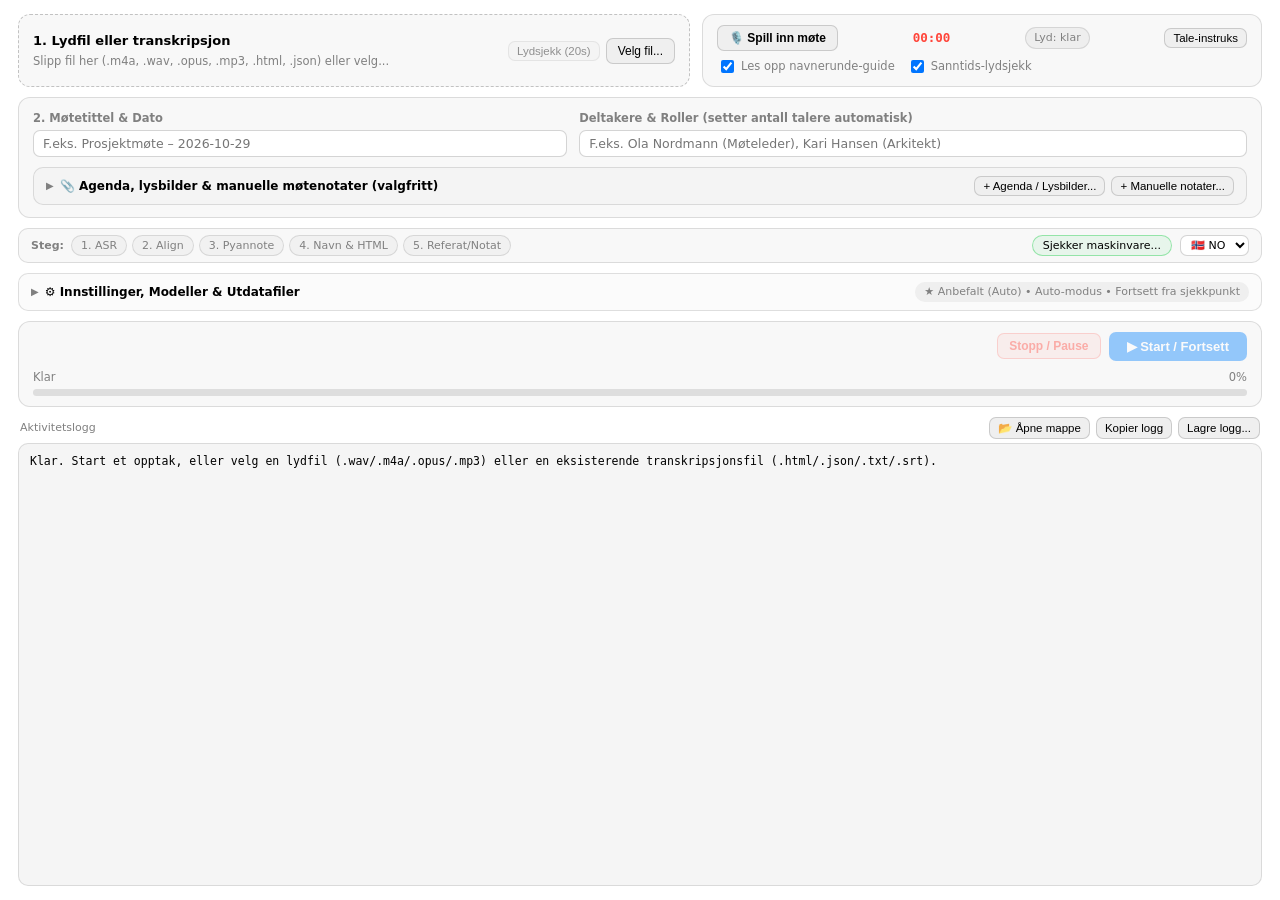
==== commit 5e2fd08e: "feat(green): add EN/NO localization, cross-platform mic helper, and www/rec release page" ====
--- a/src/mote/templates/app.html
+++ b/src/mote/templates/app.html
@@ -500,12 +500,12 @@
   <div class="top-cards">
     <div id="dropzone">
       <div class="dz-text">
-        <strong>1. Lydfil eller transkripsjon</strong>
+        <strong id="lbl_step1_title">1. Lydfil eller transkripsjon</strong>
         <span id="selected-file">Slipp fil her (.m4a, .wav, .opus, .mp3, .html, .json) eller velg...</span>
       </div>
       <div class="dz-actions">
         <button id="check_audio_btn" class="btn-sm" onclick="runQuickAudioCheck()" disabled title="Kjør grov sanntidstranskripsjon og lydnivåsjekk (dBFS) på de første 20 sekundene av valgt lydfil">Lydsjekk (20s)</button>
-        <button onclick="browseAudio()">Velg fil...</button>
+        <button id="browse_audio_btn" onclick="browseAudio()">Velg fil...</button>
       </div>
     </div>
 
@@ -514,16 +514,16 @@
         <button id="rec_btn" onclick="toggleRecording()">🎙️ Spill inn møte</button>
         <span id="rec_timer">00:00</span>
         <span id="live_level_badge" class="live-badge" title="Sanntids lydnivå (dBFS) fra mikrofon">Lyd: klar</span>
-        <button class="btn-sm" onclick="speakGuide()" title="Les opp møtestart-instruks høyt">Tale-instruks</button>
+        <button id="speak_guide_btn" class="btn-sm" onclick="speakGuide()" title="Les opp møtestart-instruks høyt">Tale-instruks</button>
       </div>
       <div class="rec-options">
         <label>
           <input type="checkbox" id="auto_speak_guide" checked>
-          Les opp navnerunde-guide
+          <span id="lbl_auto_speak">Les opp navnerunde-guide</span>
         </label>
         <label title="Transkriberer grove 5-sekunders utsnitt fortløpende under opptak for å bekrefte at alle rundt bordet høres tydelig">
           <input type="checkbox" id="live_transcribe_chk" checked>
-          Sanntids-lydsjekk
+          <span id="lbl_live_chk">Sanntids-lydsjekk</span>
         </label>
       </div>
     </div>
@@ -541,11 +541,11 @@
   <div class="context-card">
     <div class="context-grid">
       <div class="field-group">
-        <label for="meeting_title">2. Møtetittel & Dato</label>
+        <label for="meeting_title" id="lbl_meeting_title">2. Møtetittel & Dato</label>
         <input type="text" id="meeting_title" placeholder="F.eks. Prosjektmøte – 2026-10-29">
       </div>
       <div class="field-group">
-        <label for="speaker_names_hint">Deltakere & Roller (setter antall talere automatisk)</label>
+        <label for="speaker_names_hint" id="lbl_speakers_hint">Deltakere & Roller (setter antall talere automatisk)</label>
         <input type="text" id="speaker_names_hint" placeholder="F.eks. Ola Nordmann (Møteleder), Kari Hansen (Arkitekt)" oninput="autoCountSpeakersFromHint()">
       </div>
     </div>
@@ -554,22 +554,22 @@
       <summary>
         <span class="summary-title">
           <span class="chevron">▶</span>
-          <span>📎 Agenda, lysbilder & manuelle møtenotater (valgfritt)</span>
+          <span id="lbl_context_drawer">📎 Agenda, lysbilder & manuelle møtenotater (valgfritt)</span>
           <span id="context_count_badge" style="font-weight: 500; color: GrayText; font-size: 11px;"></span>
         </span>
         <span style="display: inline-flex; gap: 6px;" onclick="event.stopPropagation();">
-          <button class="btn-sm" onclick="loadAgendaFile()" title="Last inn agenda eller lysbilder (.pptx, .pdf, .odp, .docx, .md, .txt)">+ Agenda / Lysbilder...</button>
-          <button class="btn-sm" onclick="loadManualNotesFile()" title="Last inn manuelle møtenotater / referat-utkast (.odt, .docx, .pdf, .md, .txt)">+ Manuelle notater...</button>
+          <button id="btn_add_agenda" class="btn-sm" onclick="loadAgendaFile()" title="Last inn agenda eller lysbilder (.pptx, .pdf, .odp, .docx, .md, .txt)">+ Agenda / Lysbilder...</button>
+          <button id="btn_add_notes" class="btn-sm" onclick="loadManualNotesFile()" title="Last inn manuelle møtenotater / referat-utkast (.odt, .docx, .pdf, .md, .txt)">+ Manuelle notater...</button>
         </span>
       </summary>
       <div class="drawer-body">
         <div class="notes-grid">
           <div class="field-group">
-            <label for="agenda_text">Agenda / Lysbilder (.pptx, .pdf, .docx, .md)</label>
+            <label for="agenda_text" id="lbl_agenda_text">Agenda / Lysbilder (.pptx, .pdf, .docx, .md)</label>
             <textarea id="agenda_text" placeholder="Lim inn saksliste eller klikk «+ Agenda / Lysbilder...»" oninput="updateSettingsSummary()"></textarea>
           </div>
           <div class="field-group">
-            <label for="manual_notes_text">Manuelle møtenotater / Fasit-utkast (.odt, .docx, .md)</label>
+            <label for="manual_notes_text" id="lbl_manual_notes_text">Manuelle møtenotater / Fasit-utkast (.odt, .docx, .md)</label>
             <textarea id="manual_notes_text" placeholder="Valgfritt: Egne notater fra møtet for å kvalitetssikre navn, saker og vedtak..." oninput="updateSettingsSummary()"></textarea>
           </div>
         </div>
@@ -580,7 +580,7 @@
   <!-- Compact Checkpoint & Hardware Status Strip -->
   <div class="status-strip">
     <div class="ckpt-bar" id="ckpt_bar">
-      <span style="font-size: 11px; font-weight: 600; color: GrayText; margin-right: 2px;">Steg:</span>
+      <span id="lbl_stages" style="font-size: 11px; font-weight: 600; color: GrayText; margin-right: 2px;">Steg:</span>
       <span class="ckpt-pill" id="ckpt_s1" onclick="selectTaskMode('only_1_asr')" title="Klikk for å kjøre kun Steg 1 (Whisper ASR)">1. ASR</span>
       <span class="ckpt-pill" id="ckpt_s2" onclick="selectTaskMode('only_2_align')" title="Klikk for å kjøre kun Steg 2 (Alignment)">2. Align</span>
       <span class="ckpt-pill" id="ckpt_s3" onclick="selectTaskMode('from_3_diarize')" title="Klikk for å kjøre fra Steg 3 (Pyannote -> Referat)">3. Pyannote</span>
@@ -588,9 +588,15 @@
       <span class="ckpt-pill" id="ckpt_s5" onclick="selectTaskMode('only_5_notes')" title="Klikk for å kjøre kun Steg 5 (Generer Referat/Notat på nytt)">5. Referat/Notat</span>
     </div>
 
-    <div id="hw_resource_banner">
-      <span id="hw_resource_text">Sjekker maskinvare...</span>
-      <button id="apply_rec_btn" class="btn-sm" onclick="applyRecommendedProfile()" style="display: none;">Bruk anbefalt</button>
+    <div style="display: inline-flex; align-items: center; gap: 8px;">
+      <div id="hw_resource_banner">
+        <span id="hw_resource_text">Sjekker maskinvare...</span>
+        <button id="apply_rec_btn" class="btn-sm" onclick="applyRecommendedProfile()" style="display: none;">Bruk anbefalt</button>
+      </div>
+      <select id="ui_lang_select" onchange="setUiLanguage(this.value)" style="max-width: 78px; padding: 2px 6px; font-size: 11px;" title="UI Language / Grensesnittspråk">
+        <option value="no" selected>🇳🇴 NO</option>
+        <option value="en">🇬🇧 EN</option>
+      </select>
     </div>
   </div>
 
@@ -599,13 +605,13 @@
     <summary>
       <span class="summary-title">
         <span class="chevron">▶</span>
-        <span>⚙️ Innstillinger, Modeller & Utdatafiler</span>
+        <span id="lbl_adv_drawer">⚙️ Innstillinger, Modeller & Utdatafiler</span>
       </span>
       <span id="settings_summary_pill">★ Anbefalt (Auto) • Auto-modus • Fortsett fra sjekkpunkt</span>
     </summary>
     <div class="drawer-body">
       <div class="row">
-        <label>Talere & Modus:</label>
+        <label id="lbl_row_speakers">Talere & Modus:</label>
         <input type="number" id="min_speakers" placeholder="Min" min="1" max="20" style="max-width: 58px;" oninput="updateSettingsSummary()">
         <input type="number" id="max_speakers" placeholder="Maks" min="1" max="20" style="max-width: 58px;" oninput="updateSettingsSummary()">
         <button class="btn-sm" onclick="setExactSpeakers(1)" title="1 taler – Foredrag / Presentasjon">1</button>
@@ -621,7 +627,7 @@
       </div>
 
       <div class="row">
-        <label>Modeller & Språk:</label>
+        <label id="lbl_row_models">Modeller & Språk:</label>
         <select id="model_profile" onchange="onProfileChanged()" style="max-width: 195px;" title="Velg ferdig modellprofil tilpasset maskinvaren eller velg modeller manuelt">
           <option value="auto" selected>★ Anbefalt (Auto ut fra PC/Mac)</option>
           <option value="recommended">Profil: Testvinner #1 (Small + Gemma 4)</option>
@@ -646,7 +652,7 @@
       </div>
 
       <div class="row">
-        <label>Steg-oppgave:</label>
+        <label id="lbl_row_task">Steg-oppgave:</label>
         <select id="task_mode" onchange="validateNames()" title="Velg om du vil fortsette fra siste sjekkpunkt, kjøre alt på nytt, eller kjøre enkeltoppgaver">
           <option value="auto_resume" selected>Fortsett fra sjekkpunkt (hopp over ferdige steg)</option>
           <option value="full_fresh">Kjør alt på nytt (Steg 1–5)</option>
@@ -661,18 +667,18 @@
       </div>
 
       <div class="row">
-        <label>Lagre i mappe:</label>
+        <label id="lbl_row_folder">Lagre i mappe:</label>
         <input type="text" id="out_dir" placeholder="Velg mappe..." oninput="validateNames()">
-        <button class="btn-sm" onclick="browseFolder()">Velg...</button>
-        <button class="btn-sm" onclick="openFinder()" title="Vis i filutforsker">Åpne</button>
+        <button id="btn_browse_folder" class="btn-sm" onclick="browseFolder()">Velg...</button>
+        <button id="btn_open_folder_row" class="btn-sm" onclick="openFinder()" title="Vis i filutforsker">Åpne</button>
       </div>
 
       <div class="row">
-        <label>Utdatafiler:</label>
+        <label id="lbl_row_outfiles">Utdatafiler:</label>
         <input type="text" id="html_name" placeholder="transkripsjon.html" oninput="validateNames()" title="HTML Transkripsjon">
         <input type="text" id="notes_name" placeholder="referat.md" oninput="validateNames()" title="Markdown Referat">
         <input type="text" id="notes_html_name" placeholder="referat.html" oninput="validateNames()" title="HTML Referat">
-        <button class="btn-sm" onclick="autoIncrementNames()" title="Foreslå nye ledige filnavn hvis du ikke vil overskrive">Ledig navn</button>
+        <button id="btn_unique_names" class="btn-sm" onclick="autoIncrementNames()" title="Foreslå nye ledige filnavn hvis du ikke vil overskrive">Ledig navn</button>
       </div>
     </div>
   </details>
@@ -701,11 +707,11 @@
   <!-- Activity Log -->
   <div class="log-container">
     <div class="log-header">
-      <span>Aktivitetslogg</span>
+      <span id="lbl_log_header">Aktivitetslogg</span>
       <span style="display: inline-flex; gap: 6px;">
-        <button class="btn-sm" onclick="openFinder()" title="Åpne utdatamappen i Finder / Utforsker">📂 Åpne mappe</button>
-        <button class="btn-sm" onclick="copyLog()" title="Kopier hele loggen til utklippstavlen">Kopier logg</button>
-        <button class="btn-sm" onclick="saveLog()" title="Lagre loggen til en .txt-fil">Lagre logg...</button>
+        <button id="btn_open_folder_log" class="btn-sm" onclick="openFinder()" title="Åpne utdatamappen i Finder / Utforsker">📂 Åpne mappe</button>
+        <button id="btn_copy_log" class="btn-sm" onclick="copyLog()" title="Kopier hele loggen til utklippstavlen">Kopier logg</button>
+        <button id="btn_save_log" class="btn-sm" onclick="saveLog()" title="Lagre loggen til en .txt-fil">Lagre logg...</button>
       </span>
     </div>
     <div id="log">Klar. Start et opptak, eller velg en lydfil (.wav/.m4a/.opus/.mp3) eller en eksisterende transkripsjonsfil (.html/.json/.txt/.srt).</div>
@@ -719,8 +725,154 @@
   let recTimerInterval = null;
   let cachedHwInfo = null;
   let cachedProfiles = {};
+  let currentUiLang = "no";
+
+  const UI_I18N = {
+    no: {
+      lbl_step1_title: "1. Lydfil eller transkripsjon",
+      selected_file_empty: "Slipp fil her (.m4a, .wav, .opus, .mp3, .html, .json) eller velg...",
+      check_audio_btn: "Lydsjekk (20s)",
+      browse_audio_btn: "Velg fil...",
+      rec_start: "🎙️ Spill inn møte",
+      rec_stop: "⏹ Stopp opptak",
+      live_ready: "Lyd: klar",
+      speak_guide_btn: "Tale-instruks",
+      lbl_auto_speak: "Les opp navnerunde-guide",
+      lbl_live_chk: "Sanntids-lydsjekk",
+      prompt_banner_html: "<strong>Møtestart-guide for god talergjenkjenning og lydsjekk:</strong><br>1. <b>Møteleder:</b> Si kort hva møtet gjelder og dagens dato.<br>2. <b>Navnerunde rundt bordet:</b> Hver deltaker sier eget navn og tittel/rolle i én hel setning. Følg med i <b>Sanntids-lydsjekk</b> under for å se at alle rundt bordet fanges opp med <i>Godt lydnivå</i> (slå av macOS «Stemmeisolasjon» hvis noen faller ut).",
+      lbl_meeting_title: "2. Møtetittel & Dato",
+      meeting_title_ph: "F.eks. Prosjektmøte – 2026-10-29",
+      lbl_speakers_hint: "Deltakere & Roller (setter antall talere automatisk)",
+      speakers_hint_ph: "F.eks. Ola Nordmann (Møteleder), Kari Hansen (Arkitekt)",
+      lbl_context_drawer: "📎 Agenda, lysbilder & manuelle møtenotater (valgfritt)",
+      btn_add_agenda: "+ Agenda / Lysbilder...",
+      btn_add_notes: "+ Manuelle notater...",
+      lbl_agenda_text: "Agenda / Lysbilder (.pptx, .pdf, .docx, .md)",
+      agenda_ph: "Lim inn saksliste eller klikk «+ Agenda / Lysbilder...»",
+      lbl_manual_notes_text: "Manuelle møtenotater / Fasit-utkast (.odt, .docx, .md)",
+      manual_notes_ph: "Valgfritt: Egne notater fra møtet for å kvalitetssikre navn, saker og vedtak...",
+      lbl_stages: "Steg:",
+      apply_rec_btn: "Bruk anbefalt",
+      lbl_adv_drawer: "⚙️ Innstillinger, Modeller & Utdatafiler",
+      lbl_row_speakers: "Talere & Modus:",
+      lbl_row_models: "Modeller & Språk:",
+      lbl_row_task: "Steg-oppgave:",
+      lbl_row_folder: "Lagre i mappe:",
+      lbl_row_outfiles: "Utdatafiler:",
+      btn_browse_folder: "Velg...",
+      btn_open_folder_row: "Åpne",
+      btn_unique_names: "Ledig navn",
+      stop_btn: "Stopp / Pause",
+      run_btn_idle: "▶ Start / Fortsett",
+      run_btn_busy: "Arbeider...",
+      progress_ready: "Klar",
+      lbl_log_header: "Aktivitetslogg",
+      btn_open_folder_log: "📂 Åpne mappe",
+      btn_copy_log: "Kopier logg",
+      btn_save_log: "Lagre logg...",
+      log_ready: "Klar. Start et opptak, eller velg en lydfil (.wav/.m4a/.opus/.mp3) eller en eksisterende transkripsjonsfil (.html/.json/.txt/.srt).",
+      ckpt_labels: ["1. ASR", "2. Align", "3. Pyannote", "4. Navn & HTML", "5. Referat/Notat"],
+      conflict_dup: "Alle tre utdatafiler må ha ulike filnavn.",
+      conflict_overwrite: "Merk: Eksisterende utdatafil oppdateres ved kjøring (eller åpne ⚙️ Innstillinger -> «Ledig navn»).",
+      auto_speakers: "Auto talere",
+      speakers_unit: "taler(e)"
+    },
+    en: {
+      lbl_step1_title: "1. Audio File or Transcript",
+      selected_file_empty: "Drop file here (.m4a, .wav, .opus, .mp3, .html, .json) or browse...",
+      check_audio_btn: "Audio Check (20s)",
+      browse_audio_btn: "Browse...",
+      rec_start: "🎙️ Record Meeting",
+      rec_stop: "⏹ Stop Recording",
+      live_ready: "Audio: ready",
+      speak_guide_btn: "Voice Guide",
+      lbl_auto_speak: "Speak round-table intro guide",
+      lbl_live_chk: "Live audio check",
+      prompt_banner_html: "<strong>Meeting Start Guide for Speaker Identification & Audio Check:</strong><br>1. <b>Meeting Chair:</b> Briefly state the meeting topic and today's date.<br>2. <b>Round-Table Intro:</b> Each participant states their full name and role in a complete sentence. Watch the <b>Live audio check</b> below to confirm everyone is captured at a <i>Good audio level</i> (disable OS Voice Isolation if anyone drops out).",
+      lbl_meeting_title: "2. Meeting Title & Date",
+      meeting_title_ph: "E.g. Project Sync – 2026-10-29",
+      lbl_speakers_hint: "Participants & Roles (auto-sets speaker count)",
+      speakers_hint_ph: "E.g. Ola Nordmann (Chair), Kari Hansen (Architect)",
+      lbl_context_drawer: "📎 Agenda, Slides & Manual Notes (optional)",
+      btn_add_agenda: "+ Agenda / Slides...",
+      btn_add_notes: "+ Manual Notes...",
+      lbl_agenda_text: "Agenda / Slides (.pptx, .pdf, .docx, .md)",
+      agenda_ph: "Paste agenda or click '+ Agenda / Slides...'",
+      lbl_manual_notes_text: "Manual Meeting Notes / Draft Minutes (.odt, .docx, .md)",
+      manual_notes_ph: "Optional: Your own notes to ground speaker names, topics, and decisions...",
+      lbl_stages: "Stage:",
+      apply_rec_btn: "Use Recommended",
+      lbl_adv_drawer: "⚙️ Settings, Models & Output Files",
+      lbl_row_speakers: "Speakers & Mode:",
+      lbl_row_models: "Models & Lang:",
+      lbl_row_task: "Stage Task:",
+      lbl_row_folder: "Output Folder:",
+      lbl_row_outfiles: "Output Files:",
+      btn_browse_folder: "Browse...",
+      btn_open_folder_row: "Open",
+      btn_unique_names: "Unique Name",
+      stop_btn: "Stop / Pause",
+      run_btn_idle: "▶ Start / Resume",
+      run_btn_busy: "Working...",
+      progress_ready: "Ready",
+      lbl_log_header: "Activity Log",
+      btn_open_folder_log: "📂 Open Folder",
+      btn_copy_log: "Copy Log",
+      btn_save_log: "Save Log...",
+      log_ready: "Ready. Start a recording, or select an audio file (.wav/.m4a/.opus/.mp3) or existing transcript (.html/.json/.txt/.srt).",
+      ckpt_labels: ["1. ASR", "2. Align", "3. Pyannote", "4. Names & HTML", "5. Minutes/Notes"],
+      conflict_dup: "All three output files must have distinct filenames.",
+      conflict_overwrite: "Note: Existing output file will be updated (or open ⚙️ Settings -> 'Unique Name').",
+      auto_speakers: "Auto speakers",
+      speakers_unit: "speaker(s)"
+    }
+  };
+
+  function setUiLanguage(lang) {
+    currentUiLang = (lang === 'en') ? 'en' : 'no';
+    const sel = document.getElementById('ui_lang_select');
+    if (sel && sel.value !== currentUiLang) sel.value = currentUiLang;
+    const d = UI_I18N[currentUiLang];
+    const textIds = [
+      'lbl_step1_title', 'check_audio_btn', 'browse_audio_btn', 'speak_guide_btn',
+      'lbl_auto_speak', 'lbl_live_chk', 'lbl_meeting_title', 'lbl_speakers_hint',
+      'lbl_context_drawer', 'btn_add_agenda', 'btn_add_notes', 'lbl_agenda_text',
+      'lbl_manual_notes_text', 'lbl_stages', 'apply_rec_btn', 'lbl_adv_drawer',
+      'lbl_row_speakers', 'lbl_row_models', 'lbl_row_task', 'lbl_row_folder',
+      'lbl_row_outfiles', 'btn_browse_folder', 'btn_open_folder_row', 'btn_unique_names',
+      'stop_btn', 'lbl_log_header', 'btn_open_folder_log', 'btn_copy_log', 'btn_save_log'
+    ];
+    for (const id of textIds) {
+      const el = document.getElementById(id);
+      if (el && d[id]) el.textContent = d[id];
+    }
+    if (!currentAudioPath) {
+      const sf = document.getElementById('selected-file');
+      if (sf) sf.textContent = d.selected_file_empty;
+    }
+    const recBtn = document.getElementById('rec_btn');
+    if (recBtn) recBtn.textContent = isRecording ? d.rec_stop : d.rec_start;
+    const runBtn = document.getElementById('run_btn');
+    if (runBtn) runBtn.textContent = isJobRunning ? d.run_btn_busy : d.run_btn_idle;
+    const pb = document.getElementById('prompt_banner');
+    if (pb) pb.innerHTML = d.prompt_banner_html;
+    document.getElementById('meeting_title').placeholder = d.meeting_title_ph;
+    document.getElementById('speaker_names_hint').placeholder = d.speakers_hint_ph;
+    document.getElementById('agenda_text').placeholder = d.agenda_ph;
+    document.getElementById('manual_notes_text').placeholder = d.manual_notes_ph;
+    const ckptIds = ['ckpt_s1', 'ckpt_s2', 'ckpt_s3', 'ckpt_s4', 'ckpt_s5'];
+    ckptIds.forEach((cid, i) => {
+      const el = document.getElementById(cid);
+      if (el) {
+        const done = el.classList.contains('done');
+        el.textContent = (done ? "✓ " : "") + d.ckpt_labels[i];
+      }
+    });
+    updateSettingsSummary();
+  }
 
   function updateSettingsSummary() {
+    const d = UI_I18N[currentUiLang] || UI_I18N.no;
     const pill = document.getElementById('settings_summary_pill');
     if (pill) {
       const wVal = document.getElementById('whisper_model').value || '';
@@ -728,11 +880,11 @@
       const mVal = document.getElementById('ollama_model').value.trim() || 'gemma4:e4b';
       const minS = document.getElementById('min_speakers').value;
       const maxS = document.getElementById('max_speakers').value;
-      const spkTxt = (minS && minS === maxS) ? `${minS} taler(e)` : ((minS || maxS) ? `${minS || '?'}-${maxS || '?'} talere` : 'Auto talere');
+      const spkTxt = (minS && minS === maxS) ? `${minS} ${d.speakers_unit}` : ((minS || maxS) ? `${minS || '?'}-${maxS || '?'} ${d.speakers_unit}` : d.auto_speakers);
       const taskSel = document.getElementById('task_mode');
       const taskTxt = taskSel && taskSel.options[taskSel.selectedIndex]
         ? taskSel.options[taskSel.selectedIndex].text.split('(')[0].trim()
-        : 'Fortsett';
+        : 'Resume';
       pill.textContent = `${shortW} + ${mVal} • ${spkTxt} • ${taskTxt}`;
     }
     const badge = document.getElementById('context_count_badge');
@@ -740,8 +892,8 @@
       const ag = document.getElementById('agenda_text').value.trim();
       const mn = document.getElementById('manual_notes_text').value.trim();
       const parts = [];
-      if (ag) parts.push(`Agenda (${ag.length} tegn)`);
-      if (mn) parts.push(`Notater (${mn.length} tegn)`);
+      if (ag) parts.push(`Agenda (${ag.length})`);
+      if (mn) parts.push(`Notes (${mn.length})`);
       badge.textContent = parts.length ? `— ${parts.join(' + ')}` : '';
     }
   }
@@ -816,6 +968,9 @@
       document.getElementById('ollama_model').value = defs.hardware.recommended_ollama || 'gemma4:e4b';
       updateHardwareBanner(defs.hardware, defs.resource_fit);
     }
+    if (defs.ui_lang) {
+      setUiLanguage(defs.ui_lang);
+    }
     updateSettingsSummary();
   });
 
@@ -861,7 +1016,7 @@
 
   function speakGuide() {
     document.getElementById('prompt_banner').style.display = 'block';
-    pywebview.api.speak_intro_prompt();
+    pywebview.api.speak_intro_prompt(currentUiLang);
   }
 
   function updateLiveLevel(lvl) {
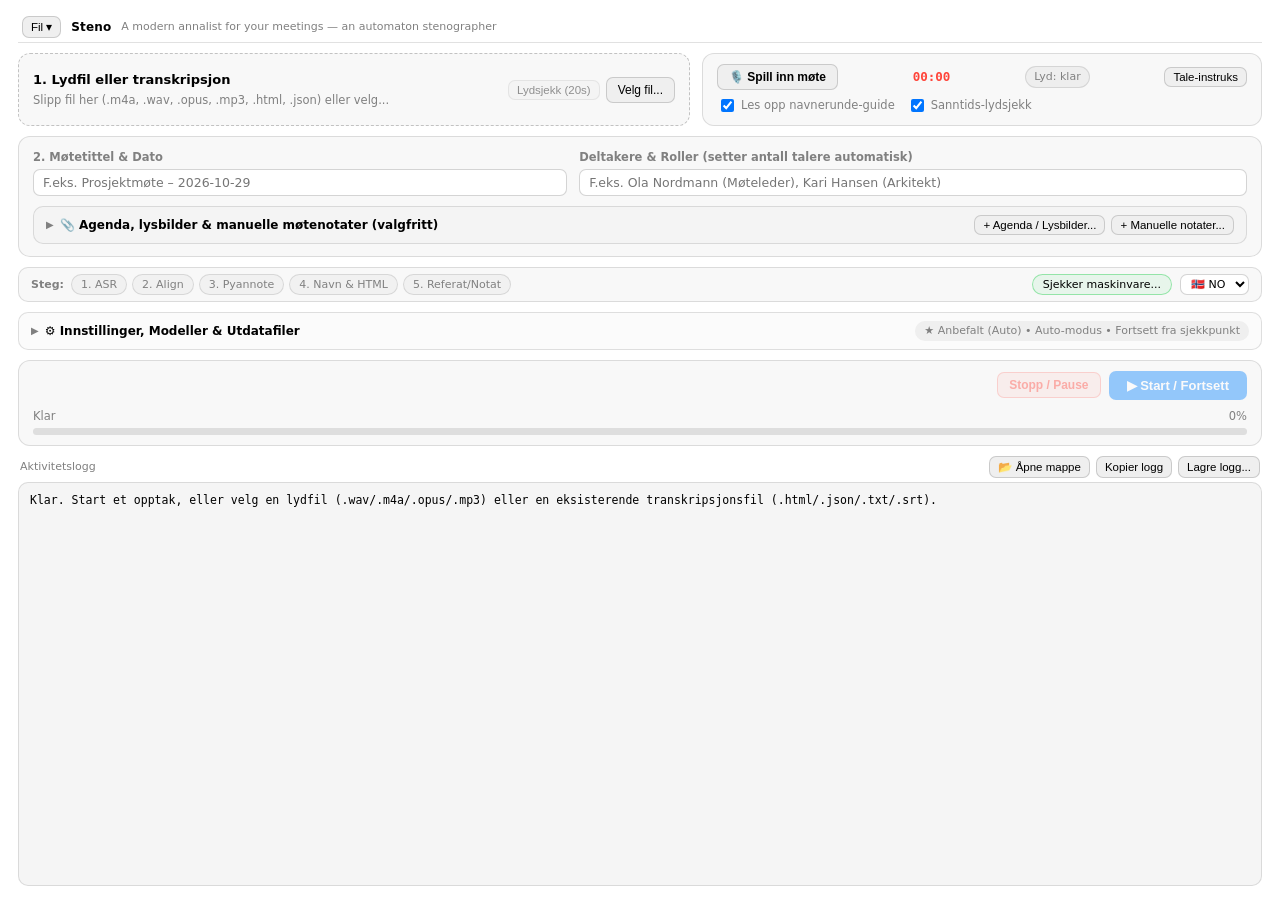
==== commit 321bdf0d: "feat(green): add Cosmopolitan APE steno.com binary, install/uninstall lifecycle, and GUI File menu u" ====
--- a/src/mote/templates/app.html
+++ b/src/mote/templates/app.html
@@ -492,9 +492,137 @@
     border: 1px solid var(--card-border);
     min-height: 80px;
   }
+
+  /* --- Top App Menubar & Uninstall Confirmation Modal --- */
+  .app-menubar {
+    display: flex;
+    align-items: center;
+    justify-content: space-between;
+    padding: 2px 4px 4px 4px;
+    border-bottom: 1px solid var(--card-border);
+    font-size: 12px;
+    position: relative;
+  }
+  .menubar-left {
+    display: flex;
+    align-items: center;
+    gap: 10px;
+  }
+  .brand-pill {
+    font-weight: 700;
+    font-size: 12px;
+    letter-spacing: 0.01em;
+  }
+  .brand-sub {
+    color: GrayText;
+    font-size: 11px;
+  }
+  .menu-dropdown-wrap {
+    position: relative;
+  }
+  .menu-dropdown {
+    display: none;
+    position: absolute;
+    top: calc(100% + 4px);
+    left: 0;
+    min-width: 240px;
+    background: Canvas;
+    color: CanvasText;
+    border: 1px solid var(--card-border);
+    border-radius: 8px;
+    box-shadow: 0 8px 24px rgba(0, 0, 0, 0.18);
+    padding: 4px;
+    z-index: 1000;
+  }
+  .menu-dropdown.open {
+    display: flex;
+    flex-direction: column;
+    gap: 2px;
+  }
+  .menu-item {
+    text-align: left;
+    background: transparent;
+    border: none;
+    padding: 6px 10px;
+    border-radius: 6px;
+    font-size: 12px;
+    font-weight: 500;
+    cursor: pointer;
+    color: CanvasText;
+  }
+  .menu-item:hover {
+    background: var(--subtle-bg);
+  }
+  .menu-item.danger-item {
+    color: #ef4444;
+  }
+  .menu-sep {
+    height: 1px;
+    background: var(--card-border);
+    margin: 3px 0;
+  }
+  dialog#uninstall_modal {
+    border: 1px solid var(--card-border);
+    border-radius: 12px;
+    padding: 18px 20px;
+    max-width: 430px;
+    background: Canvas;
+    color: CanvasText;
+    box-shadow: 0 16px 40px rgba(0, 0, 0, 0.3);
+  }
+  dialog#uninstall_modal::backdrop {
+    background: rgba(0, 0, 0, 0.45);
+  }
+  .modal-title {
+    margin: 0 0 8px 0;
+    font-size: 15px;
+    font-weight: 700;
+  }
+  .modal-body {
+    margin: 0 0 16px 0;
+    font-size: 12.5px;
+    line-height: 1.45;
+    color: CanvasText;
+  }
+  .modal-actions {
+    display: flex;
+    justify-content: flex-end;
+    gap: 8px;
+  }
 </style>
 </head>
 <body>
+
+  <!-- Top File Menu Bar -->
+  <nav class="app-menubar" aria-label="Application Menu">
+    <div class="menubar-left">
+      <div class="menu-dropdown-wrap">
+        <button id="file_menu_btn" class="btn-sm" onclick="toggleFileMenu(event)" aria-haspopup="true" aria-expanded="false">Fil ▾</button>
+        <div id="file_menu_dropdown" class="menu-dropdown" role="menu">
+          <button id="menu_open_btn" class="menu-item" role="menuitem" onclick="closeFileMenu(); browseAudio();">Velg lydfil / transkripsjon...</button>
+          <button id="menu_folder_btn" class="menu-item" role="menuitem" onclick="closeFileMenu(); openFinder();">Åpne utdatamappe</button>
+          <div class="menu-sep"></div>
+          <button id="menu_install_btn" class="menu-item" role="menuitem" onclick="closeFileMenu(); installStenoShortcut();">Installer snarvei (Skrivebord / CLI)</button>
+          <button id="menu_uninstall_btn" class="menu-item danger-item" role="menuitem" onclick="closeFileMenu(); openUninstallDialog();">Avinstaller Steno og fjern mellomlagrede filer...</button>
+        </div>
+      </div>
+      <span class="brand-pill">Steno</span>
+      <span id="lbl_brand_sub" class="brand-sub">A modern annalist for your meetings — an automaton stenographer</span>
+    </div>
+  </nav>
+
+  <!-- Uninstall Confirmation Y/N Dialog -->
+  <dialog id="uninstall_modal" aria-labelledby="uninstall_modal_title">
+    <h3 class="modal-title" id="uninstall_modal_title">Avinstaller Steno?</h3>
+    <p class="modal-body" id="uninstall_modal_body">
+      Er du sikker på at du vil avinstallere Steno og slette alle mellomlagrede filer, kjøremiljøer, modeller og snarveier (<code>~/.local/share/steno</code> og <code>~/.local/share/mote_transcribe</code>)?<br><br>
+      <strong>Dine møteopptak, transkripsjoner og referater slettes ikke.</strong>
+    </p>
+    <div class="modal-actions">
+      <button id="confirm_uninstall_no_btn" onclick="closeUninstallDialog()">Nei, avbryt</button>
+      <button id="confirm_uninstall_yes_btn" class="danger" onclick="confirmUninstallYes()">Ja, avinstaller</button>
+    </div>
+  </dialog>
 
   <!-- ZONE 1: Audio Input & Live Recording -->
   <div class="top-cards">
@@ -775,7 +903,16 @@
       conflict_dup: "Alle tre utdatafiler må ha ulike filnavn.",
       conflict_overwrite: "Merk: Eksisterende utdatafil oppdateres ved kjøring (eller åpne ⚙️ Innstillinger -> «Ledig navn»).",
       auto_speakers: "Auto talere",
-      speakers_unit: "taler(e)"
+      speakers_unit: "taler(e)",
+      file_menu_btn: "Fil ▾",
+      menu_open_btn: "Velg lydfil / transkripsjon...",
+      menu_folder_btn: "Åpne utdatamappe",
+      menu_install_btn: "Installer snarvei (Skrivebord / CLI)",
+      menu_uninstall_btn: "Avinstaller Steno og fjern mellomlagrede filer...",
+      uninstall_modal_title: "Avinstaller Steno?",
+      uninstall_modal_body_html: "Er du sikker på at du vil avinstallere Steno og slette alle mellomlagrede filer, kjøremiljøer, modeller og snarveier (<code>~/.local/share/steno</code> og <code>~/.local/share/mote_transcribe</code>)?<br><br><strong>Dine møteopptak, transkripsjoner og referater slettes ikke.</strong>",
+      confirm_uninstall_no_btn: "Nei, avbryt",
+      confirm_uninstall_yes_btn: "Ja, avinstaller"
     },
     en: {
       lbl_step1_title: "1. Audio File or Transcript",
@@ -824,7 +961,16 @@
       conflict_dup: "All three output files must have distinct filenames.",
       conflict_overwrite: "Note: Existing output file will be updated (or open ⚙️ Settings -> 'Unique Name').",
       auto_speakers: "Auto speakers",
-      speakers_unit: "speaker(s)"
+      speakers_unit: "speaker(s)",
+      file_menu_btn: "File ▾",
+      menu_open_btn: "Open Audio / Transcript...",
+      menu_folder_btn: "Open Output Folder",
+      menu_install_btn: "Install Shortcut (Desktop / CLI)",
+      menu_uninstall_btn: "Uninstall Steno & Remove Cached Files...",
+      uninstall_modal_title: "Uninstall Steno?",
+      uninstall_modal_body_html: "Are you sure you want to uninstall Steno and remove all cached files, runtime environments, models, and shortcuts (<code>~/.local/share/steno</code> and <code>~/.local/share/mote_transcribe</code>)?<br><br><strong>Your meeting recordings, transcripts, and minutes will NOT be deleted.</strong>",
+      confirm_uninstall_no_btn: "No, Cancel",
+      confirm_uninstall_yes_btn: "Yes, Uninstall"
     }
   };
 
@@ -840,12 +986,16 @@
       'lbl_manual_notes_text', 'lbl_stages', 'apply_rec_btn', 'lbl_adv_drawer',
       'lbl_row_speakers', 'lbl_row_models', 'lbl_row_task', 'lbl_row_folder',
       'lbl_row_outfiles', 'btn_browse_folder', 'btn_open_folder_row', 'btn_unique_names',
-      'stop_btn', 'lbl_log_header', 'btn_open_folder_log', 'btn_copy_log', 'btn_save_log'
+      'stop_btn', 'lbl_log_header', 'btn_open_folder_log', 'btn_copy_log', 'btn_save_log',
+      'file_menu_btn', 'menu_open_btn', 'menu_folder_btn', 'menu_install_btn', 'menu_uninstall_btn',
+      'uninstall_modal_title', 'confirm_uninstall_no_btn', 'confirm_uninstall_yes_btn'
     ];
     for (const id of textIds) {
       const el = document.getElementById(id);
       if (el && d[id]) el.textContent = d[id];
     }
+    const umBody = document.getElementById('uninstall_modal_body');
+    if (umBody && d.uninstall_modal_body_html) umBody.innerHTML = d.uninstall_modal_body_html;
     if (!currentAudioPath) {
       const sf = document.getElementById('selected-file');
       if (sf) sf.textContent = d.selected_file_empty;
@@ -1260,6 +1410,57 @@
     pywebview.api.reveal_in_finder(document.getElementById('out_dir').value);
   }
 
+  function toggleFileMenu(e) {
+    if (e) e.stopPropagation();
+    const dd = document.getElementById('file_menu_dropdown');
+    const btn = document.getElementById('file_menu_btn');
+    const isOpen = dd.classList.toggle('open');
+    if (btn) btn.setAttribute('aria-expanded', isOpen ? 'true' : 'false');
+  }
+
+  function closeFileMenu() {
+    const dd = document.getElementById('file_menu_dropdown');
+    const btn = document.getElementById('file_menu_btn');
+    if (dd) dd.classList.remove('open');
+    if (btn) btn.setAttribute('aria-expanded', 'false');
+  }
+
+  document.addEventListener('click', () => closeFileMenu());
+
+  async function installStenoShortcut() {
+    if (window.pywebview && pywebview.api && pywebview.api.install_app) {
+      await pywebview.api.install_app(currentUiLang);
+    }
+  }
+
+  function openUninstallDialog() {
+    const dlg = document.getElementById('uninstall_modal');
+    if (dlg && typeof dlg.showModal === 'function') {
+      dlg.showModal();
+    } else if (dlg) {
+      dlg.setAttribute('open', 'open');
+    }
+  }
+
+  function closeUninstallDialog() {
+    const dlg = document.getElementById('uninstall_modal');
+    if (dlg && typeof dlg.close === 'function') {
+      dlg.close();
+    } else if (dlg) {
+      dlg.removeAttribute('open');
+    }
+  }
+
+  async function confirmUninstallYes() {
+    closeUninstallDialog();
+    if (window.pywebview && pywebview.api && pywebview.api.uninstall_app) {
+      const res = await pywebview.api.uninstall_app(currentUiLang);
+      if (res && res.message) {
+        appendLog("==> " + res.message);
+      }
+    }
+  }
+
   async function copyLog() {
     const text = document.getElementById('log').textContent;
     try {
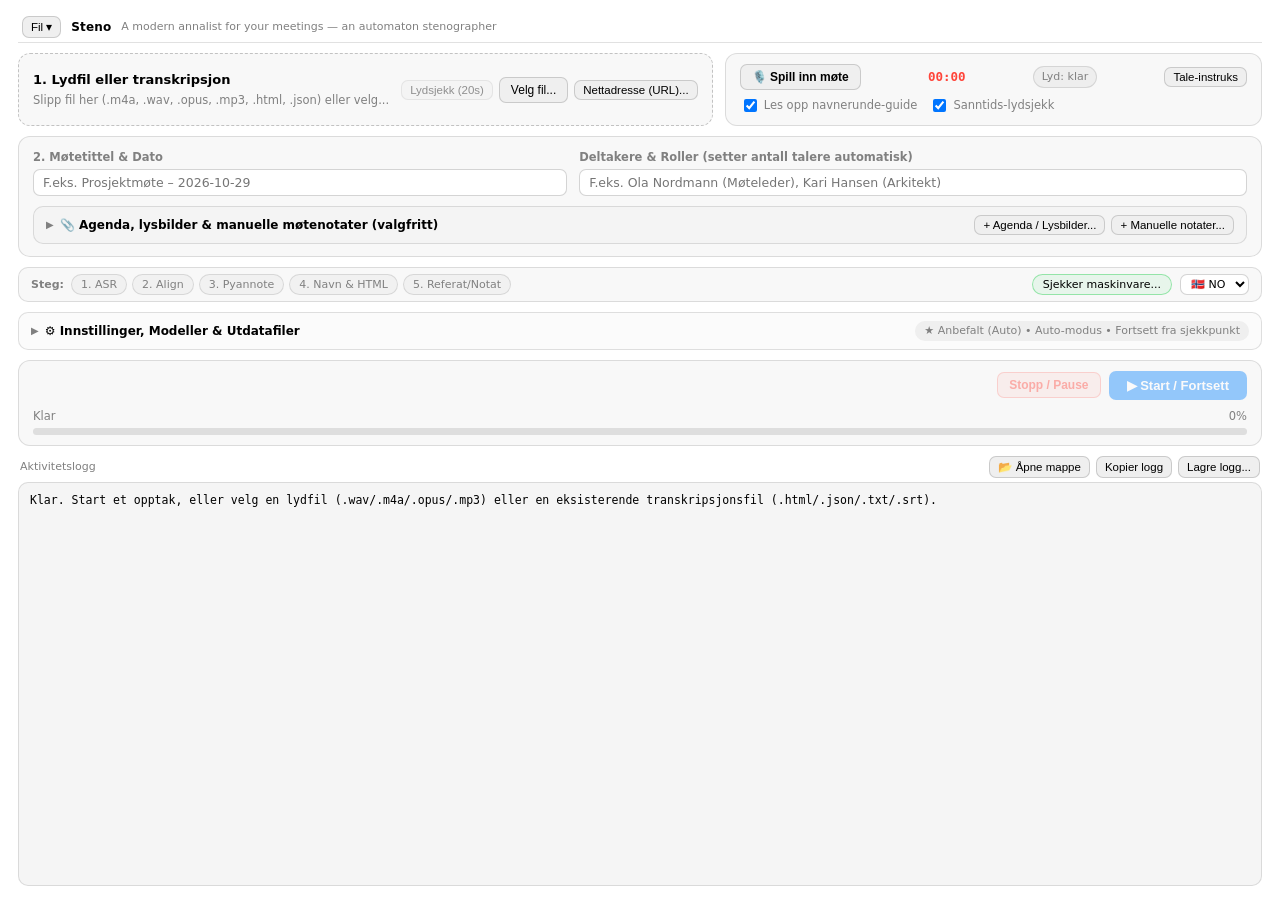
==== commit 83a09d2a: "feat(green): support audio/video stream URL download and extraction in CLI and GUI" ====
--- a/src/mote/templates/app.html
+++ b/src/mote/templates/app.html
@@ -634,6 +634,7 @@
       <div class="dz-actions">
         <button id="check_audio_btn" class="btn-sm" onclick="runQuickAudioCheck()" disabled title="Kjør grov sanntidstranskripsjon og lydnivåsjekk (dBFS) på de første 20 sekundene av valgt lydfil">Lydsjekk (20s)</button>
         <button id="browse_audio_btn" onclick="browseAudio()">Velg fil...</button>
+        <button id="url_audio_btn" class="btn-sm" onclick="promptAudioUrl()" title="Hent eller strøm lyd fra nettadresse (podcast, video, opptak, strøm)">Nettadresse (URL)...</button>
       </div>
     </div>
 
@@ -861,6 +862,7 @@
       selected_file_empty: "Slipp fil her (.m4a, .wav, .opus, .mp3, .html, .json) eller velg...",
       check_audio_btn: "Lydsjekk (20s)",
       browse_audio_btn: "Velg fil...",
+      url_audio_btn: "Nettadresse (URL)...",
       rec_start: "🎙️ Spill inn møte",
       rec_stop: "⏹ Stopp opptak",
       live_ready: "Lyd: klar",
@@ -919,6 +921,7 @@
       selected_file_empty: "Drop file here (.m4a, .wav, .opus, .mp3, .html, .json) or browse...",
       check_audio_btn: "Audio Check (20s)",
       browse_audio_btn: "Browse...",
+      url_audio_btn: "URL / Stream...",
       rec_start: "🎙️ Record Meeting",
       rec_stop: "⏹ Stop Recording",
       live_ready: "Audio: ready",
@@ -980,7 +983,7 @@
     if (sel && sel.value !== currentUiLang) sel.value = currentUiLang;
     const d = UI_I18N[currentUiLang];
     const textIds = [
-      'lbl_step1_title', 'check_audio_btn', 'browse_audio_btn', 'speak_guide_btn',
+      'lbl_step1_title', 'check_audio_btn', 'browse_audio_btn', 'url_audio_btn', 'speak_guide_btn',
       'lbl_auto_speak', 'lbl_live_chk', 'lbl_meeting_title', 'lbl_speakers_hint',
       'lbl_context_drawer', 'btn_add_agenda', 'btn_add_notes', 'lbl_agenda_text',
       'lbl_manual_notes_text', 'lbl_stages', 'apply_rec_btn', 'lbl_adv_drawer',
@@ -1337,6 +1340,34 @@
     if (info) await applySelection(info);
   }
 
+  async function promptAudioUrl() {
+    const isEn = (currentUiLang === 'en');
+    const promptMsg = isEn
+      ? "Enter URL to audio file, video stream, podcast, or broadcast (HTTP/HTTPS/RTMP/HLS):"
+      : "Oppgi nettadresse til lydfil, videostrøm, podcast eller kringkasting (HTTP/HTTPS/RTMP/HLS):";
+    const url = window.prompt(promptMsg, "");
+    if (!url || !url.trim()) return;
+    const outDir = document.getElementById('out_dir') ? document.getElementById('out_dir').value : '';
+    const selEl = document.getElementById('selected-file');
+    const prevText = selEl ? selEl.textContent : '';
+    if (selEl) {
+      selEl.textContent = (isEn ? "⏳ Extracting audio from URL: " : "⏳ Henter og trekker ut lyd fra nettadresse: ") + url.trim();
+    }
+    try {
+      const info = await pywebview.api.fetch_media_url(url.trim(), outDir);
+      if (info && info.audio_path) {
+        await applySelection(info);
+      } else {
+        if (selEl) selEl.textContent = prevText;
+        alert(isEn ? "Could not extract audio from URL." : "Kunne ikke hente lyd fra oppgitt nettadresse.");
+      }
+    } catch (err) {
+      console.error(err);
+      if (selEl) selEl.textContent = prevText;
+      alert((isEn ? "Error fetching URL: " : "Feil ved henting av nettadresse: ") + err);
+    }
+  }
+
   async function browseFolder() {
     const res = await pywebview.api.pick_output_dir(currentAudioPath);
     if (res) {
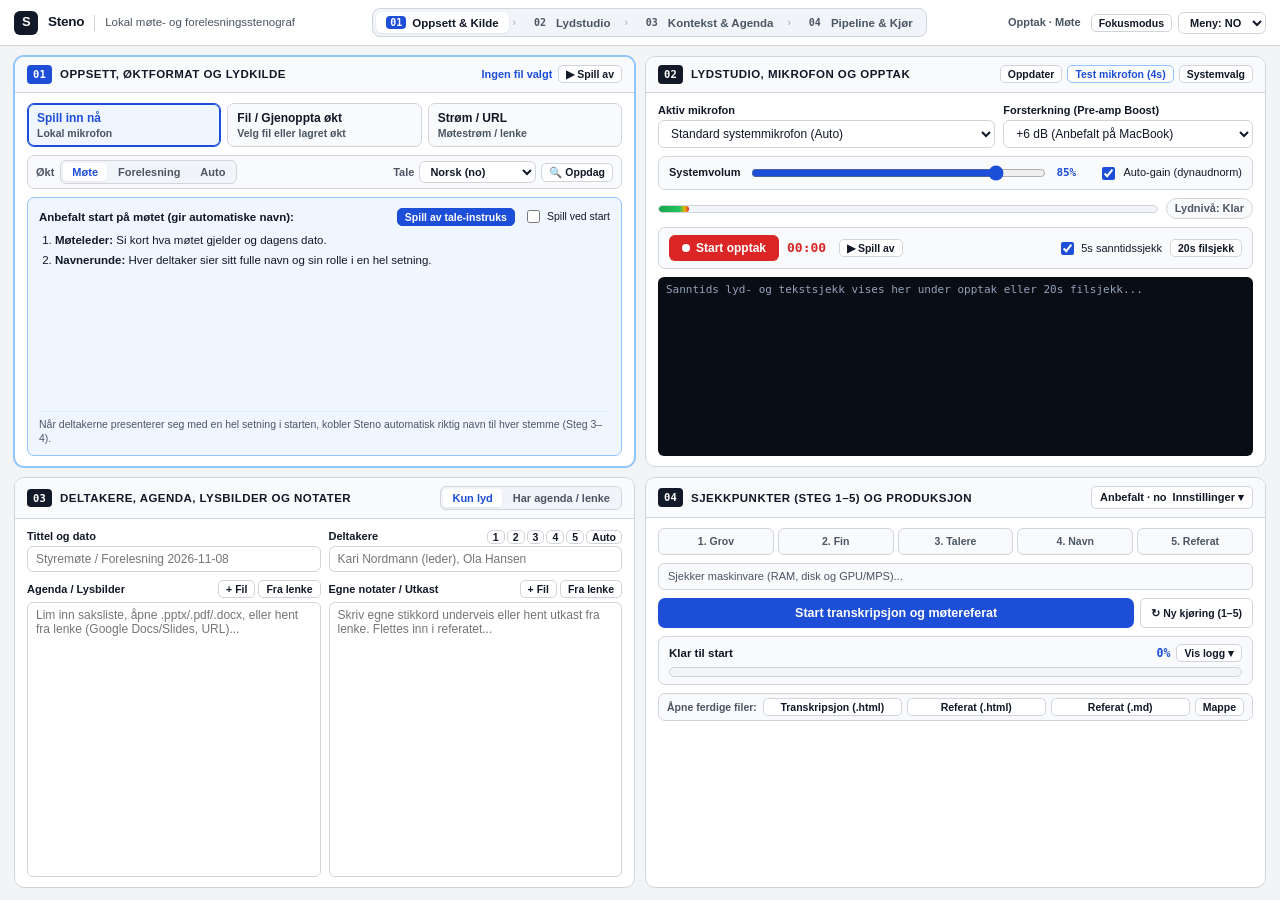
==== commit e6739a86: "feat: storyboard local studio UX, native macOS menu, language detection, and Apache-2.0 license" ====
--- a/src/mote/templates/app.html
+++ b/src/mote/templates/app.html
@@ -1,1204 +1,2948 @@
 <!DOCTYPE html>
 <html lang="no">
 <head>
-<meta charset="utf-8">
+<meta charset="UTF-8">
+<meta name="viewport" content="width=device-width, initial-scale=1.0">
+<meta name="color-scheme" content="light dark">
+<title>Steno — Lokal møte- og forelesningsstenograf</title>
 <style>
   :root {
     color-scheme: light dark;
-    font-family: -apple-system, BlinkMacSystemFont, "SF Pro Text", "Segoe UI", system-ui, sans-serif;
-    --accent: #0a84ff;
-    --accent-hover: #0070e0;
-    --accent-soft: rgba(10, 132, 255, 0.10);
-    --danger: #ff453a;
-    --danger-soft: rgba(255, 69, 58, 0.14);
-    --success: #30d158;
-    --success-soft: rgba(48, 209, 88, 0.14);
-    --warn: #ff9f0a;
-    --warn-soft: rgba(255, 159, 10, 0.15);
-    --card-bg: rgba(128, 128, 128, 0.055);
-    --card-border: rgba(128, 128, 128, 0.24);
-    --input-border: rgba(128, 128, 128, 0.34);
-  }
+    --bg: #f3f4f6;
+    --surface: #ffffff;
+    --surface-subtle: #f8fafc;
+    --surface-muted: #f1f5f9;
+    --surface-elevated: #ffffff;
+    --border: #d1d5db;
+    --border-strong: #9ca3af;
+    --text: #111827;
+    --muted: #4b5563;
+    --accent: #1d4ed8;
+    --accent-hover: #1e40af;
+    --accent-soft: #eff6ff;
+    --accent-border: #93c5fd;
+    --danger: #dc2626;
+    --danger-hover: #b91c1c;
+    --danger-soft: #fef2f2;
+    --ok: #15803d;
+    --ok-soft: #dcfce7;
+    --warn: #b45309;
+    --warn-soft: #fef3c7;
+    --log-bg: #090d16;
+    --log-fg: #e2e8f0;
+    accent-color: var(--accent);
+  }
+
+  @media (prefers-color-scheme: dark) {
+    :root {
+      --bg: #090d16;
+      --surface: #111827;
+      --surface-subtle: #161f33;
+      --surface-muted: #1e293b;
+      --surface-elevated: #1f2937;
+      --border: #283548;
+      --border-strong: #475569;
+      --text: #f9fafb;
+      --muted: #9ca3af;
+      --accent: #3b82f6;
+      --accent-hover: #60a5fa;
+      --accent-soft: #172554;
+      --accent-border: #1d4ed8;
+      --danger: #ef4444;
+      --danger-hover: #f87171;
+      --danger-soft: #450a0a;
+      --ok: #22c55e;
+      --ok-soft: #052e16;
+      --warn: #f59e0b;
+      --warn-soft: #451a03;
+      --log-bg: #030712;
+      --log-fg: #e2e8f0;
+    }
+  }
+
+  @supports (color: light-dark(white, black)) {
+    :root {
+      --bg: light-dark(#f3f4f6, #090d16);
+      --surface: light-dark(#ffffff, #111827);
+      --surface-subtle: light-dark(#f8fafc, #161f33);
+      --surface-muted: light-dark(#f1f5f9, #1e293b);
+      --surface-elevated: light-dark(#ffffff, #1f2937);
+      --border: light-dark(#d1d5db, #283548);
+      --border-strong: light-dark(#9ca3af, #475569);
+      --text: light-dark(#111827, #f9fafb);
+      --muted: light-dark(#4b5563, #9ca3af);
+      --accent: light-dark(#1d4ed8, #3b82f6);
+      --accent-hover: light-dark(#1e40af, #60a5fa);
+      --accent-soft: light-dark(#eff6ff, #172554);
+      --accent-border: light-dark(#93c5fd, #1d4ed8);
+    }
+  }
+
   * { box-sizing: border-box; }
-  body {
+  html, body {
+    height: 100dvh;
+    width: 100vw;
     margin: 0;
-    padding: 14px 18px;
-    background: Canvas;
-    color: CanvasText;
-    font-size: 13px;
+    padding: 0;
+    overflow: hidden;
+    font-family: -apple-system, BlinkMacSystemFont, "Inter", "Segoe UI", Roboto, sans-serif;
+    background: var(--bg);
+    color: var(--text);
+    font-size: 12.5px;
     line-height: 1.4;
     user-select: none;
-    display: flex;
-    flex-direction: column;
-    gap: 10px;
-    height: 100vh;
-    overflow-y: auto;
-  }
-
-  /* Zone 1: Hero Audio Source & Recording */
-  .top-cards {
+    accent-color: var(--accent);
+  }
+
+  input[type="checkbox"],
+  input[type="radio"],
+  input[type="range"],
+  progress {
+    accent-color: var(--accent);
+  }
+
+  @supports not (accent-color: #1d4ed8) {
+    input[type="checkbox"],
+    input[type="radio"] {
+      border: 1px solid var(--border-strong);
+    }
+  }
+
+  /* =========================================================================
+     VIEWPORT-LOCKED STUDIO APP SHELL (ZERO OUTER SCROLLBARS)
+     ========================================================================= */
+  .app-shell {
     display: grid;
-    grid-template-columns: 1.2fr 1fr;
-    gap: 12px;
-    align-items: stretch;
-  }
-  #dropzone {
-    border: 1.5px dashed rgba(128, 128, 128, 0.45);
-    border-radius: 12px;
-    padding: 12px 14px;
+    grid-template-rows: 46px minmax(0, 1fr);
+    height: 100dvh;
+    width: 100vw;
+    overflow: hidden;
+  }
+
+  /* Top Studio Bar */
+  .studio-topbar {
     display: flex;
     align-items: center;
     justify-content: space-between;
     gap: 12px;
-    background: var(--card-bg);
-    transition: border-color 0.15s ease, background-color 0.15s ease;
-  }
-  #dropzone.dragover {
-    border-color: var(--accent);
-    background: var(--accent-soft);
-  }
-  .dz-text {
-    flex: 1;
+    padding: 0 14px;
+    background: var(--surface);
+    border-bottom: 1px solid var(--border);
+    height: 46px;
+    z-index: 50;
+  }
+  .brand-cluster {
+    display: flex;
+    align-items: center;
+    gap: 10px;
     min-width: 0;
   }
-  .dz-text strong {
+  .brand-mark {
+    width: 24px;
+    height: 24px;
+    border-radius: 6px;
+    background: var(--text);
+    color: var(--surface);
+    font-weight: 800;
     font-size: 13px;
-    font-weight: 600;
-    display: block;
-    margin-bottom: 3px;
-  }
-  #selected-file {
-    color: GrayText;
-    display: block;
+    display: inline-flex;
+    align-items: center;
+    justify-content: center;
+    letter-spacing: -0.04em;
+    flex-shrink: 0;
+  }
+  .brand-title {
+    margin: 0;
+    font-size: 13.5px;
+    font-weight: 800;
+    letter-spacing: -0.02em;
+    white-space: nowrap;
+  }
+  .brand-divider {
+    width: 1px;
+    height: 16px;
+    background: var(--border);
+  }
+  .brand-sub {
+    margin: 0;
+    font-size: 11.5px;
+    color: var(--muted);
     white-space: nowrap;
     overflow: hidden;
     text-overflow: ellipsis;
-    font-size: 11.5px;
-  }
-  .dz-actions {
-    display: flex;
-    gap: 6px;
-    align-items: center;
-    flex-shrink: 0;
-  }
-
-  .rec-card {
-    border: 1px solid var(--card-border);
-    border-radius: 12px;
-    padding: 10px 14px;
-    display: flex;
-    flex-direction: column;
-    justify-content: space-between;
-    gap: 6px;
-    background: var(--card-bg);
-  }
-  .rec-controls {
-    display: flex;
-    align-items: center;
-    justify-content: space-between;
-    gap: 8px;
-  }
-  #rec_btn {
-    font-weight: 600;
-  }
-  #rec_btn.recording {
-    background: var(--danger);
-    color: white;
-    border-color: var(--danger);
-  }
-  #rec_timer {
-    font-family: ui-monospace, "SF Mono", Menlo, monospace;
-    font-weight: 600;
-    font-size: 12.5px;
-    color: var(--danger);
-  }
-  .rec-options {
-    display: flex;
-    gap: 12px;
-    flex-wrap: wrap;
-    align-items: center;
-  }
-  .rec-options label {
-    font-size: 11.5px;
-    color: GrayText;
-    display: inline-flex;
+  }
+
+  /* Center Storyboard Sequence Strip */
+  .storyboard-strip {
+    display: flex;
     align-items: center;
     gap: 4px;
-    cursor: pointer;
-  }
-
-  .live-badge {
-    font-size: 11px;
-    padding: 2px 8px;
-    border-radius: 999px;
-    border: 1px solid var(--card-border);
-    color: GrayText;
-    background: rgba(128, 128, 128, 0.08);
-    white-space: nowrap;
-  }
-  .live-badge.godt {
-    border-color: rgba(48, 209, 88, 0.7);
-    background: var(--success-soft);
-    color: CanvasText;
-    font-weight: 600;
-  }
-  .live-badge.lavt {
-    border-color: rgba(255, 159, 10, 0.75);
-    background: var(--warn-soft);
-    color: CanvasText;
-    font-weight: 600;
-  }
-  .live-badge.hoyt {
-    border-color: rgba(255, 69, 58, 0.8);
-    background: var(--danger-soft);
-    color: var(--danger);
-    font-weight: 600;
-  }
-
-  #live_check_panel {
-    display: none;
-    background: rgba(48, 209, 88, 0.07);
-    border: 1px solid rgba(48, 209, 88, 0.45);
-    border-radius: 10px;
-    padding: 8px 12px;
-    font-size: 11.5px;
-    line-height: 1.4;
-    max-height: 76px;
-    overflow-y: auto;
-    font-family: ui-monospace, "SF Mono", Menlo, Consolas, monospace;
-    white-space: pre-wrap;
-    user-select: text;
-  }
-
-  #prompt_banner {
-    display: none;
-    background: var(--accent-soft);
-    border: 1px solid var(--accent);
-    border-radius: 10px;
-    padding: 8px 12px;
-    font-size: 12px;
-    line-height: 1.45;
-  }
-  #prompt_banner strong { color: var(--accent); }
-
-  /* Zone 2: Meeting Context Card */
-  .context-card {
-    border: 1px solid var(--card-border);
-    border-radius: 12px;
-    padding: 12px 14px;
-    background: var(--card-bg);
-    display: flex;
-    flex-direction: column;
-    gap: 10px;
-  }
-  .context-grid {
-    display: grid;
-    grid-template-columns: 1fr 1.25fr;
-    gap: 12px;
-  }
-  .field-group {
-    display: flex;
-    flex-direction: column;
-    gap: 4px;
-    min-width: 0;
-  }
-  .field-group label {
-    font-size: 11.5px;
-    font-weight: 600;
-    color: GrayText;
-  }
-
-  /* Progressive Disclosure Drawers */
-  details.sub-drawer,
-  details.zone-drawer {
-    border: 1px solid var(--card-border);
-    border-radius: 10px;
-    background: rgba(128, 128, 128, 0.03);
-    overflow: hidden;
-  }
-  details.sub-drawer summary,
-  details.zone-drawer summary {
-    padding: 8px 12px;
-    cursor: pointer;
-    font-weight: 600;
-    font-size: 12px;
-    display: flex;
-    align-items: center;
-    justify-content: space-between;
-    gap: 8px;
-    list-style: none;
-  }
-  details.sub-drawer summary::-webkit-details-marker,
-  details.zone-drawer summary::-webkit-details-marker {
-    display: none;
-  }
-  .summary-title {
+    background: var(--surface-muted);
+    padding: 3px;
+    border-radius: 8px;
+    border: 1px solid var(--border);
+  }
+  .sb-nav-pill {
     display: inline-flex;
     align-items: center;
     gap: 6px;
-  }
-  .chevron {
-    display: inline-block;
+    padding: 4px 10px;
+    border-radius: 6px;
+    border: none;
+    background: transparent;
+    color: var(--muted);
+    font-size: 11.5px;
+    font-weight: 600;
+    cursor: pointer;
+    transition: all 0.12s ease;
+  }
+  .sb-nav-pill:hover {
+    color: var(--text);
+  }
+  .sb-nav-pill.active {
+    background: var(--surface);
+    color: var(--text);
+    box-shadow: 0 1px 2px rgba(0, 0, 0, 0.08);
+  }
+  .sb-nav-idx {
+    font-family: ui-monospace, SFMono-Regular, Menlo, monospace;
     font-size: 10px;
-    transition: transform 0.15s ease;
-    color: GrayText;
-  }
-  details[open] > summary .chevron {
-    transform: rotate(90deg);
-  }
-  .drawer-body {
-    padding: 10px 12px 12px;
-    border-top: 1px solid var(--card-border);
-    display: flex;
-    flex-direction: column;
-    gap: 8px;
-  }
-  .notes-grid {
-    display: grid;
-    grid-template-columns: 1fr 1fr;
-    gap: 10px;
-  }
-
-  #settings_summary_pill {
-    font-size: 11px;
-    font-weight: 500;
-    color: GrayText;
-    background: rgba(128, 128, 128, 0.10);
-    padding: 2px 9px;
-    border-radius: 999px;
-    white-space: nowrap;
-    overflow: hidden;
-    text-overflow: ellipsis;
-    max-width: 460px;
-  }
-
-  /* Form Elements & Rows */
-  .row {
-    display: flex;
+    font-weight: 700;
+    padding: 1px 4px;
+    border-radius: 4px;
+    background: var(--surface-muted);
+    color: var(--muted);
+  }
+  .sb-nav-pill.active .sb-nav-idx {
+    background: var(--accent);
+    color: #fff;
+  }
+  .sb-nav-sep {
+    color: var(--border-strong);
+    font-size: 10px;
+    user-select: none;
+  }
+
+  .topbar-actions {
+    display: flex;
+    align-items: center;
     gap: 6px;
-    align-items: center;
-    flex-wrap: wrap;
-  }
-  .row label {
-    width: 118px;
     flex-shrink: 0;
-    font-weight: 500;
-    font-size: 12px;
-    color: GrayText;
-  }
-  input[type="text"],
-  input[type="password"],
-  input[type="number"],
-  select,
-  textarea {
-    flex: 1;
-    padding: 5px 9px;
-    border-radius: 7px;
-    border: 1px solid var(--input-border);
-    background: Field;
-    color: FieldText;
-    font-size: 12.5px;
-    font-family: inherit;
-    min-width: 0;
-  }
-  input:focus, select:focus, textarea:focus {
-    outline: 2px solid var(--accent);
-    outline-offset: -1px;
-  }
-  textarea {
-    resize: vertical;
-    min-height: 58px;
-    max-height: 120px;
-  }
-  input.conflict {
-    border-color: var(--warn);
-    background: rgba(255, 159, 10, 0.08);
-  }
-  button {
-    padding: 5px 11px;
-    border-radius: 7px;
-    border: 1px solid var(--input-border);
-    background: ButtonFace;
-    color: ButtonText;
-    cursor: pointer;
-    font-size: 12px;
-    font-weight: 500;
-    white-space: nowrap;
-    transition: opacity 0.15s ease, border-color 0.15s ease;
-  }
-  button:hover:not(:disabled) {
-    border-color: var(--accent);
-  }
-  button.btn-sm {
-    padding: 3px 8px;
-    font-size: 11.5px;
-  }
-  button.primary {
-    background: var(--accent);
-    color: white;
-    border: none;
-    font-weight: 600;
-    padding: 7px 18px;
-    font-size: 13px;
-  }
-  button.primary:hover:not(:disabled) {
-    background: var(--accent-hover);
-  }
-  button.danger {
-    background: var(--danger-soft);
-    color: var(--danger);
-    border-color: rgba(255, 69, 58, 0.45);
-    font-weight: 600;
-  }
-  button:disabled {
-    opacity: 0.42;
-    cursor: not-allowed;
-  }
-
-  /* Checkpoints & Hardware Banner */
-  .status-strip {
-    display: flex;
-    align-items: center;
-    justify-content: space-between;
-    gap: 10px;
-    flex-wrap: wrap;
-    padding: 6px 12px;
-    border-radius: 10px;
-    border: 1px solid var(--card-border);
-    background: var(--card-bg);
-  }
-  .ckpt-bar {
-    display: flex;
-    gap: 5px;
-    align-items: center;
-    flex-wrap: wrap;
-  }
-  .ckpt-pill {
-    font-size: 11px;
-    padding: 2px 9px;
-    border-radius: 999px;
-    border: 1px solid var(--card-border);
-    color: GrayText;
-    background: rgba(128, 128, 128, 0.06);
-    cursor: pointer;
-    transition: all 0.15s ease;
-  }
-  .ckpt-pill.done {
-    border-color: rgba(48, 209, 88, 0.65);
-    background: var(--success-soft);
-    color: CanvasText;
-    font-weight: 600;
-  }
-  .ckpt-pill:hover { border-color: var(--accent); }
-
-  #hw_resource_banner {
-    display: inline-flex;
-    align-items: center;
-    gap: 8px;
-    border-radius: 999px;
-    padding: 2px 10px;
-    font-size: 11px;
-    border: 1px solid rgba(48, 209, 88, 0.45);
-    background: rgba(48, 209, 88, 0.08);
-  }
-  #hw_resource_banner.warning {
-    border-color: rgba(255, 159, 10, 0.85);
-    background: var(--warn-soft);
-    font-weight: 500;
-  }
-  #hw_resource_banner.critical {
-    border-color: rgba(255, 69, 58, 0.9);
-    background: var(--danger-soft);
-    color: var(--danger);
-    font-weight: 600;
-  }
-
-  /* Footer Action & Progress Card */
-  .action-card {
-    border: 1px solid var(--card-border);
-    border-radius: 12px;
-    padding: 10px 14px;
-    background: var(--card-bg);
-    display: flex;
-    flex-direction: column;
-    gap: 8px;
-  }
-  .action-bar {
-    display: flex;
-    align-items: center;
-    justify-content: space-between;
-    gap: 8px;
-  }
-  #conflict-msg {
-    color: GrayText;
-    font-size: 11.5px;
-    flex: 1;
-    overflow: hidden;
-    text-overflow: ellipsis;
-    white-space: nowrap;
-  }
-  .progress-section {
-    display: flex;
-    flex-direction: column;
-    gap: 4px;
-  }
-  .progress-header {
-    display: flex;
-    justify-content: space-between;
-    font-size: 11.5px;
-    color: GrayText;
-  }
-  .progress-bg {
-    width: 100%;
-    height: 7px;
-    background: rgba(128, 128, 128, 0.22);
-    border-radius: 999px;
-    overflow: hidden;
-  }
-  .progress-fill {
-    height: 100%;
-    width: 0%;
-    background: var(--accent);
-    border-radius: 999px;
-    transition: width 0.3s ease;
-  }
-
-  /* Activity Log Area */
-  .log-container {
-    flex: 1;
-    display: flex;
-    flex-direction: column;
-    gap: 4px;
-    min-height: 95px;
-  }
-  .log-header {
-    display: flex;
-    align-items: center;
-    justify-content: space-between;
-    font-size: 11px;
-    color: GrayText;
-    padding: 0 2px;
-  }
-  #log {
-    flex: 1;
-    background: rgba(128, 128, 128, 0.08);
-    border-radius: 10px;
-    padding: 9px 11px;
-    font-family: ui-monospace, "SF Mono", Menlo, Consolas, monospace;
-    font-size: 11.5px;
-    overflow-y: auto;
-    white-space: pre-wrap;
-    user-select: text;
-    border: 1px solid var(--card-border);
-    min-height: 80px;
-  }
-
-  /* --- Top App Menubar & Uninstall Confirmation Modal --- */
-  .app-menubar {
-    display: flex;
-    align-items: center;
-    justify-content: space-between;
-    padding: 2px 4px 4px 4px;
-    border-bottom: 1px solid var(--card-border);
-    font-size: 12px;
-    position: relative;
-  }
-  .menubar-left {
-    display: flex;
-    align-items: center;
-    gap: 10px;
-  }
-  .brand-pill {
-    font-weight: 700;
-    font-size: 12px;
-    letter-spacing: 0.01em;
-  }
-  .brand-sub {
-    color: GrayText;
-    font-size: 11px;
-  }
-  .menu-dropdown-wrap {
-    position: relative;
-  }
+  }
+
+  @media (max-width: 1120px) {
+    .brand-sub, .brand-divider, #fsm_state_summary {
+      display: none;
+    }
+  }
+  @media (max-height: 740px) {
+    .vo-extra-tip {
+      display: none;
+    }
+  }
+
+  /* File dropdown menu */
+  .menu-wrap { position: relative; }
   .menu-dropdown {
     display: none;
     position: absolute;
-    top: calc(100% + 4px);
     left: 0;
-    min-width: 240px;
-    background: Canvas;
-    color: CanvasText;
-    border: 1px solid var(--card-border);
+    top: calc(100% + 5px);
+    min-width: 230px;
+    background: var(--surface-elevated);
+    border: 1px solid var(--border);
     border-radius: 8px;
-    box-shadow: 0 8px 24px rgba(0, 0, 0, 0.18);
+    box-shadow: 0 12px 28px rgba(0, 0, 0, 0.18);
+    z-index: 1000;
     padding: 4px;
-    z-index: 1000;
-  }
-  .menu-dropdown.open {
-    display: flex;
-    flex-direction: column;
-    gap: 2px;
-  }
+  }
+  .menu-dropdown.open { display: block; }
   .menu-item {
+    display: flex;
+    align-items: center;
+    gap: 8px;
+    width: 100%;
     text-align: left;
     background: transparent;
     border: none;
     padding: 6px 10px;
+    font-size: 12px;
+    border-radius: 5px;
+    color: var(--text);
+    cursor: pointer;
+    font-weight: 500;
+  }
+  .menu-item:hover { background: var(--surface-muted); }
+  .menu-item.danger { color: var(--danger); font-weight: 600; }
+  .menu-item.danger:hover { background: var(--danger-soft); }
+  .menu-sep { height: 1px; background: var(--border); margin: 4px 0; }
+
+  /* Native Modal Dialog */
+  dialog#uninstall_modal {
+    border: 1px solid var(--border);
+    border-radius: 12px;
+    padding: 18px 20px;
+    max-width: 420px;
+    width: calc(100% - 32px);
+    background: var(--surface-elevated);
+    color: var(--text);
+    box-shadow: 0 20px 40px rgba(0, 0, 0, 0.3);
+  }
+  dialog:modal { overscroll-behavior: contain; }
+  dialog::backdrop {
+    overflow: hidden;
+    overscroll-behavior: contain;
+    background: rgba(9, 13, 22, 0.6);
+    backdrop-filter: blur(2px);
+  }
+  .modal-title {
+    font-size: 14.5px;
+    font-weight: 700;
+    color: var(--danger);
+    margin: 0 0 8px 0;
+  }
+  .modal-body {
+    font-size: 12.5px;
+    color: var(--text);
+    line-height: 1.5;
+    margin-bottom: 14px;
+  }
+  .modal-actions {
+    display: flex;
+    justify-content: flex-end;
+    gap: 8px;
+  }
+
+  /* =========================================================================
+     2x2 STORYBOARD WORKFLOW CANVAS (FITS 100% OF VIEWPORT HEIGHT)
+     ========================================================================= */
+  .storyboard-board {
+    display: grid;
+    grid-template-columns: minmax(0, 1fr) minmax(0, 1fr);
+    grid-template-rows: minmax(0, 1fr) minmax(0, 1fr);
+    gap: 10px;
+    padding: 10px 14px 12px 14px;
+    height: 100%;
+    min-height: 0;
+    overflow: hidden;
+  }
+
+  /* Focus Mode: single enlarged Storyboard Frame when user chooses Step Focus */
+  body.focus-mode .storyboard-board {
+    grid-template-columns: minmax(0, 1fr);
+    grid-template-rows: minmax(0, 1fr);
+  }
+  body.focus-mode .sb-frame {
+    display: none;
+  }
+  body.focus-mode .sb-frame.focused-frame {
+    display: flex;
+  }
+
+  /* Individual Storyboard Frame Card */
+  .sb-frame {
+    background: var(--surface);
+    border: 1px solid var(--border);
+    border-radius: 10px;
+    display: flex;
+    flex-direction: column;
+    min-height: 0;
+    min-width: 0;
+    overflow: hidden;
+    position: relative;
+    transition: border-color 0.15s ease, box-shadow 0.15s ease;
+  }
+  .sb-frame.active-scene {
+    border-color: var(--accent-border);
+    box-shadow: 0 0 0 1px var(--accent-border);
+  }
+
+  .sb-frame-header {
+    display: flex;
+    align-items: center;
+    justify-content: space-between;
+    gap: 8px;
+    padding: 8px 12px;
+    background: var(--surface-subtle);
+    border-bottom: 1px solid var(--border);
+    flex-shrink: 0;
+  }
+  .sb-frame-title-wrap {
+    display: flex;
+    align-items: center;
+    gap: 8px;
+    min-width: 0;
+  }
+  .sb-frame-num {
+    font-family: ui-monospace, SFMono-Regular, Menlo, monospace;
+    font-size: 10.5px;
+    font-weight: 800;
+    padding: 2px 6px;
+    border-radius: 4px;
+    background: var(--text);
+    color: var(--surface);
+    letter-spacing: 0.02em;
+  }
+  .sb-frame.active-scene .sb-frame-num {
+    background: var(--accent);
+    color: #fff;
+  }
+  .sb-frame-title {
+    font-size: 11.5px;
+    font-weight: 700;
+    text-transform: uppercase;
+    letter-spacing: 0.04em;
+    color: var(--text);
+    white-space: nowrap;
+    overflow: hidden;
+    text-overflow: ellipsis;
+  }
+  .sb-frame-body {
+    padding: 10px 12px;
+    display: flex;
+    flex-direction: column;
+    gap: 8px;
+    flex: 1;
+    min-height: 0;
+    overflow: hidden;
+  }
+
+  /* =========================================================================
+     SCENE 01: INTENT & SESSION FORMAT
+     ========================================================================= */
+  .intent-tiles {
+    display: grid;
+    grid-template-columns: repeat(3, minmax(0, 1fr));
+    gap: 6px;
+    flex-shrink: 0;
+  }
+  .intent-tile {
+    display: flex;
+    flex-direction: column;
+    align-items: flex-start;
+    gap: 2px;
+    padding: 7px 9px;
+    background: var(--surface-subtle);
+    border: 1px solid var(--border);
+    border-radius: 7px;
+    cursor: pointer;
+    text-align: left;
+    color: var(--text);
+    transition: all 0.12s ease;
+  }
+  .intent-tile:hover {
+    border-color: var(--border-strong);
+    background: var(--surface-muted);
+  }
+  .intent-tile.active {
+    background: var(--accent-soft);
+    border-color: var(--accent);
+    box-shadow: inset 0 0 0 1px var(--accent);
+  }
+  .intent-tile-title {
+    font-size: 12px;
+    font-weight: 700;
+    color: var(--text);
+    white-space: nowrap;
+  }
+  .intent-tile.active .intent-tile-title {
+    color: var(--accent);
+  }
+  .intent-tile-sub {
+    font-size: 10.5px;
+    color: var(--muted);
+    line-height: 1.2;
+    white-space: nowrap;
+    overflow: hidden;
+    text-overflow: ellipsis;
+    width: 100%;
+  }
+
+  /* Segmented Format Bar */
+  .segmented-row {
+    display: flex;
+    align-items: center;
+    justify-content: space-between;
+    gap: 8px;
+    background: var(--surface-subtle);
+    border: 1px solid var(--border);
+    border-radius: 7px;
+    padding: 4px 8px;
+    flex-shrink: 0;
+  }
+  .segmented-label {
+    font-size: 11px;
+    font-weight: 700;
+    color: var(--muted);
+    white-space: nowrap;
+  }
+  .segmented-group {
+    display: inline-flex;
+    background: var(--surface-muted);
+    padding: 2px;
+    border-radius: 6px;
+    border: 1px solid var(--border);
+    gap: 2px;
+  }
+  .seg-btn {
+    border: none;
+    background: transparent;
+    color: var(--muted);
+    padding: 3px 9px;
+    font-size: 11px;
+    font-weight: 600;
+    border-radius: 4px;
+    cursor: pointer;
+  }
+  .seg-btn:hover { color: var(--text); }
+  .seg-btn.active {
+    background: var(--surface);
+    color: var(--accent);
+    font-weight: 700;
+    box-shadow: 0 1px 2px rgba(0, 0, 0, 0.06);
+  }
+
+  /* Language Detection Confirmation Banner */
+  .lang-confirm-banner {
+    display: none;
+    align-items: center;
+    justify-content: space-between;
+    gap: 8px;
+    padding: 6px 9px;
+    border-radius: 7px;
+    background: var(--warn-soft);
+    border: 1px solid var(--warn);
+    color: var(--text);
+    font-size: 11px;
+    flex-shrink: 0;
+  }
+  .lang-confirm-banner.open {
+    display: flex;
+  }
+  body:has(#lang_confirm_banner.open) .vo-extra-tip {
+    display: none;
+  }
+
+  /* Dynamic Source Stage inside Frame 01 */
+  .source-stage {
+    flex: 1;
+    min-height: 0;
+    display: flex;
+    flex-direction: column;
+    justify-content: flex-start;
+    gap: 8px;
+  }
+
+  /* Voiceover Guide Box */
+  .vo-card {
+    background: var(--accent-soft);
+    border: 1px solid var(--accent-border);
+    border-radius: 7px;
+    padding: 9px 11px;
+    display: flex;
+    flex-direction: column;
+    justify-content: center;
+    gap: 6px;
+    flex: 1;
+    min-height: 0;
+  }
+  .vo-card-top {
+    display: flex;
+    align-items: center;
+    justify-content: space-between;
+    gap: 8px;
+    flex-wrap: nowrap;
+  }
+  .vo-card-title {
+    font-size: 11.5px;
+    font-weight: 700;
+    color: var(--text);
+    white-space: nowrap;
+    overflow: hidden;
+    text-overflow: ellipsis;
+  }
+  .vo-steps {
+    margin: 2px 0 0 0;
+    padding-left: 16px;
+    font-size: 11.5px;
+    color: var(--text);
+    line-height: 1.45;
+  }
+  .vo-steps li + li {
+    margin-top: 3px;
+  }
+
+  /* Compact Dropzone */
+  #dropzone {
+    border: 1.5px dashed var(--border-strong);
+    border-radius: 7px;
+    padding: 7px 10px;
+    background: var(--surface-subtle);
+    cursor: pointer;
+    display: flex;
+    align-items: center;
+    justify-content: space-between;
+    gap: 8px;
+    transition: all 0.12s ease;
+    flex-shrink: 0;
+  }
+  #dropzone:hover, #dropzone.dragover {
+    border-color: var(--accent);
+    background: var(--accent-soft);
+  }
+  #dropzone p {
+    margin: 0;
+    font-size: 11.5px;
+    color: var(--muted);
+  }
+  #selected-file {
+    font-size: 11px;
+    font-weight: 700;
+    color: var(--accent);
+    white-space: nowrap;
+    overflow: hidden;
+    text-overflow: ellipsis;
+    max-width: 240px;
+  }
+
+  /* Resumable Sessions List */
+  .resume-list {
+    display: flex;
+    flex-direction: column;
+    gap: 4px;
+    flex: 1;
+    min-height: 0;
+    overflow-y: auto;
+  }
+  .resume-item {
+    display: flex;
+    align-items: center;
+    justify-content: space-between;
+    gap: 8px;
+    padding: 5px 8px;
+    background: var(--surface);
+    border: 1px solid var(--border);
+    border-radius: 6px;
+  }
+  .resume-item-title {
+    font-weight: 700;
+    font-size: 11.5px;
+    white-space: nowrap;
+    overflow: hidden;
+    text-overflow: ellipsis;
+  }
+  .resume-item-meta {
+    display: flex;
+    gap: 4px;
+    flex-wrap: wrap;
+    margin-top: 2px;
+  }
+  .stage-dot {
+    font-size: 10px;
+    padding: 0 5px;
+    border-radius: 3px;
+    background: var(--surface-muted);
+    color: var(--muted);
+    font-weight: 600;
+  }
+  .stage-dot.done {
+    background: var(--ok-soft);
+    color: var(--ok);
+  }
+
+  /* =========================================================================
+     SCENE 02: MICROPHONE STUDIO, LEVEL METER & CAPTURE
+     ========================================================================= */
+  .mic-controls-grid {
+    display: grid;
+    grid-template-columns: minmax(0, 1.35fr) minmax(0, 1fr);
+    gap: 8px;
+    flex-shrink: 0;
+  }
+  .mic-controls-grid > div {
+    min-width: 0;
+  }
+  .vol-gain-bar {
+    display: flex;
+    align-items: center;
+    justify-content: space-between;
+    gap: 10px;
+    background: var(--surface-subtle);
+    border: 1px solid var(--border);
+    border-radius: 7px;
+    padding: 6px 10px;
+    flex-shrink: 0;
+  }
+  .meter-strip {
+    display: flex;
+    align-items: center;
+    gap: 8px;
+    flex-shrink: 0;
+  }
+  .mic-meter-track {
+    flex: 1;
+    height: 8px;
+    background: var(--surface-muted);
+    border: 1px solid var(--border);
+    border-radius: 999px;
+    overflow: hidden;
+  }
+  .mic-meter-fill {
+    height: 100%;
+    width: 6%;
+    background: linear-gradient(90deg, #16a34a 0%, #22c55e 68%, #eab308 86%, #dc2626 100%);
+    transition: width 0.16s ease-out;
+    border-radius: 999px;
+  }
+  .transport-bar {
+    display: flex;
+    align-items: center;
+    justify-content: space-between;
+    gap: 8px;
+    padding: 7px 10px;
+    background: var(--surface-subtle);
+    border: 1px solid var(--border);
+    border-radius: 7px;
+    flex-shrink: 0;
+  }
+  .btn-rec {
+    background: var(--danger);
+    color: #fff;
+    border: none;
+    font-weight: 700;
+    padding: 6px 13px;
+    border-radius: 6px;
+    cursor: pointer;
+    font-size: 12px;
+    display: inline-flex;
+    align-items: center;
+    gap: 6px;
+  }
+  .btn-rec:hover { background: var(--danger-hover); }
+  .btn-rec.recording {
+    background: #111827;
+    animation: rec-pulse 1.4s infinite;
+  }
+  @keyframes rec-pulse {
+    0% { box-shadow: 0 0 0 0 rgba(220, 38, 38, 0.55); }
+    70% { box-shadow: 0 0 0 7px rgba(220, 38, 38, 0); }
+    100% { box-shadow: 0 0 0 0 rgba(220, 38, 38, 0); }
+  }
+  .rec-dot {
+    width: 8px;
+    height: 8px;
+    border-radius: 999px;
+    background: #fff;
+    display: inline-block;
+  }
+  .rec-timer {
+    font-family: ui-monospace, SFMono-Regular, Menlo, monospace;
+    font-weight: 700;
+    font-size: 13px;
+    color: var(--danger);
+    min-width: 44px;
+  }
+  .live-ticker {
+    flex: 1;
+    min-height: 36px;
+    background: var(--log-bg);
+    color: var(--log-fg);
+    border-radius: 6px;
+    padding: 5px 8px;
+    font-family: ui-monospace, SFMono-Regular, Menlo, monospace;
+    font-size: 11px;
+    overflow-y: auto;
+  }
+
+  /* =========================================================================
+     SCENE 03: CONTEXT, AGENDA, SLIDES & SPEAKERS
+     ========================================================================= */
+  .context-split {
+    display: grid;
+    grid-template-columns: 1fr 1fr;
+    gap: 8px;
+    flex: 1;
+    min-height: 0;
+  }
+  .context-col {
+    display: flex;
+    flex-direction: column;
+    min-height: 0;
+  }
+  .context-col textarea {
+    flex: 1;
+    min-height: 0;
+    resize: none;
+  }
+  #context_notes_drawer {
+    display: flex;
+    flex-direction: column;
+    flex: 1;
+    min-height: 0;
+  }
+
+  /* =========================================================================
+     SCENE 04: PIPELINE CHECKPOINTS, MODELS & EXECUTION
+     ========================================================================= */
+  .ckpt-bar {
+    display: grid;
+    grid-template-columns: repeat(5, minmax(0, 1fr));
+    gap: 4px;
+    flex-shrink: 0;
+  }
+  .ckpt-pill {
+    font-size: 10.5px;
+    padding: 5px 6px;
+    border-radius: 6px;
+    background: var(--surface-subtle);
+    color: var(--muted);
+    border: 1px solid var(--border);
+    font-weight: 600;
+    cursor: pointer;
+    text-align: center;
+    white-space: nowrap;
+    overflow: hidden;
+    text-overflow: ellipsis;
+  }
+  .ckpt-pill:hover { border-color: var(--accent); color: var(--text); }
+  .ckpt-pill.done {
+    background: var(--ok-soft);
+    color: var(--ok);
+    border-color: #86efac;
+  }
+  .ckpt-pill.selected-stage {
+    border-color: var(--accent);
+    box-shadow: inset 0 0 0 1px var(--accent);
+  }
+
+  /* Floating Overlay Popover for Advanced Settings so it NEVER causes scrollbars */
+  details#advanced_settings_drawer {
+    position: relative;
+  }
+  details#advanced_settings_drawer > summary {
+    list-style: none;
+    cursor: pointer;
+    display: inline-flex;
+    align-items: center;
+    gap: 6px;
+    padding: 3px 8px;
+    border-radius: 5px;
+    border: 1px solid var(--border);
+    background: var(--surface);
+    font-size: 11px;
+    font-weight: 600;
+    color: var(--text);
+    white-space: nowrap;
+    flex-shrink: 0;
+  }
+  details#advanced_settings_drawer > summary::-webkit-details-marker { display: none; }
+  details#advanced_settings_drawer > .settings-popover {
+    position: absolute;
+    right: 0;
+    top: calc(100% + 6px);
+    width: 520px;
+    max-width: 90vw;
+    background: var(--surface-elevated);
+    border: 1px solid var(--border-strong);
+    border-radius: 10px;
+    padding: 12px;
+    box-shadow: 0 16px 36px rgba(0, 0, 0, 0.25);
+    z-index: 500;
+  }
+
+  .hw-banner {
+    padding: 5px 9px;
+    border-radius: 6px;
+    font-size: 11px;
+    background: var(--surface-subtle);
+    border: 1px solid var(--border);
+    color: var(--muted);
+    display: flex;
+    justify-content: space-between;
+    align-items: center;
+    gap: 8px;
+    flex-shrink: 0;
+  }
+
+  .run-bar {
+    display: flex;
+    gap: 6px;
+    align-items: center;
+    flex-shrink: 0;
+  }
+  .btn-primary {
+    background: var(--accent);
+    color: #fff;
+    border: none;
+    padding: 8px 14px;
+    font-size: 12.5px;
+    font-weight: 700;
+    flex: 1;
+    border-radius: 7px;
+    cursor: pointer;
+  }
+  .btn-primary:hover { background: var(--accent-hover); }
+  .btn-primary:disabled { opacity: 0.55; cursor: not-allowed; }
+  .btn-stop {
+    background: var(--danger);
+    color: #fff;
+    border: none;
+    padding: 8px 12px;
+    font-size: 12px;
+    font-weight: 700;
+    border-radius: 7px;
+    display: none;
+  }
+
+  .output-files-bar {
+    display: flex;
+    align-items: center;
+    justify-content: space-between;
+    gap: 6px;
+    padding: 4px 8px;
+    background: var(--surface-subtle);
+    border: 1px solid var(--border);
+    border-radius: 7px;
+    flex-shrink: 0;
+  }
+  .output-files-label {
+    font-size: 10.5px;
+    font-weight: 700;
+    color: var(--muted);
+    white-space: nowrap;
+  }
+  .out-file-btn {
+    flex: 1;
+    min-width: 0;
+    overflow: hidden;
+    text-overflow: ellipsis;
+  }
+  .out-file-btn.ready {
+    background: var(--ok-soft);
+    color: var(--ok);
+    border-color: #86efac;
+    font-weight: 700;
+  }
+  .btn-playing {
+    background: var(--accent) !important;
+    color: #fff !important;
+    border-color: var(--accent) !important;
+  }
+
+  .progress-wrap {
+    flex-shrink: 0;
+    background: var(--surface-subtle);
+    border: 1px solid var(--border);
+    border-radius: 7px;
+    padding: 7px 10px;
+    display: flex;
+    flex-direction: column;
+    gap: 5px;
+  }
+  .progress-bar-bg {
+    width: 100%;
+    height: 10px;
+    background: var(--surface-muted);
+    border: 1px solid var(--border);
+    border-radius: 999px;
+    overflow: hidden;
+  }
+  #progress_bar {
+    width: 0%;
+    height: 100%;
+    background: linear-gradient(90deg, var(--accent) 0%, #3b82f6 100%);
+    transition: width 0.25s ease;
+    border-radius: 999px;
+  }
+  .status-line {
+    display: flex;
+    justify-content: space-between;
+    align-items: center;
+    font-size: 11.5px;
+    font-weight: 600;
+    gap: 8px;
+  }
+  #log_drawer_wrap {
+    display: none;
+    flex-direction: column;
+    gap: 4px;
+    flex: 1;
+    min-height: 0;
+  }
+  #log_drawer_wrap.open {
+    display: flex;
+  }
+  #log {
+    background: var(--log-bg);
+    color: var(--log-fg);
+    font-family: ui-monospace, SFMono-Regular, Menlo, monospace;
+    font-size: 11px;
+    padding: 7px 9px;
+    border-radius: 6px;
+    flex: 1;
+    min-height: 44px;
+    overflow-y: auto;
+    white-space: pre-wrap;
+    margin: 0;
+    user-select: text;
+  }
+
+  /* Shared Compact Controls */
+  .grid-2 { display: grid; grid-template-columns: 1fr 1fr; gap: 8px; }
+  .grid-3 { display: grid; grid-template-columns: 1fr 1fr 1fr; gap: 8px; }
+  .row { display: flex; gap: 6px; align-items: center; }
+  label {
+    display: block;
+    font-weight: 600;
+    margin-bottom: 2px;
+    color: var(--text);
+    font-size: 11px;
+  }
+  input[type="text"],
+  input[type="password"],
+  input[type="number"],
+  input[type="url"],
+  select,
+  textarea {
+    width: 100%;
+    padding: 5px 8px;
+    border: 1px solid var(--border);
     border-radius: 6px;
     font-size: 12px;
-    font-weight: 500;
+    background: var(--surface);
+    color: var(--text);
+    font-family: inherit;
+  }
+  input:focus, select:focus, textarea:focus {
+    outline: none;
+    border-color: var(--accent);
+    box-shadow: 0 0 0 2px rgba(29, 78, 216, 0.18);
+  }
+  button {
+    padding: 4px 9px;
+    border-radius: 6px;
+    border: 1px solid var(--border);
+    background: var(--surface);
+    color: var(--text);
+    font-weight: 600;
     cursor: pointer;
-    color: CanvasText;
-  }
-  .menu-item:hover {
-    background: var(--subtle-bg);
-  }
-  .menu-item.danger-item {
-    color: #ef4444;
-  }
-  .menu-sep {
-    height: 1px;
-    background: var(--card-border);
-    margin: 3px 0;
-  }
-  dialog#uninstall_modal {
-    border: 1px solid var(--card-border);
-    border-radius: 12px;
-    padding: 18px 20px;
-    max-width: 430px;
-    background: Canvas;
-    color: CanvasText;
-    box-shadow: 0 16px 40px rgba(0, 0, 0, 0.3);
-  }
-  dialog#uninstall_modal::backdrop {
-    background: rgba(0, 0, 0, 0.45);
-  }
-  .modal-title {
-    margin: 0 0 8px 0;
-    font-size: 15px;
-    font-weight: 700;
-  }
-  .modal-body {
-    margin: 0 0 16px 0;
-    font-size: 12.5px;
-    line-height: 1.45;
-    color: CanvasText;
-  }
-  .modal-actions {
-    display: flex;
-    justify-content: flex-end;
-    gap: 8px;
+    font-size: 11.5px;
+    white-space: nowrap;
+  }
+  button:hover { background: var(--surface-muted); }
+  .btn-xs { padding: 2px 7px; font-size: 10.5px; border-radius: 5px; }
+  .btn-accent {
+    background: var(--accent);
+    color: #fff;
+    border-color: var(--accent);
+  }
+  .btn-accent:hover { background: var(--accent-hover); }
+  .warning {
+    color: var(--warn);
+    font-size: 11px;
+    font-weight: 600;
+    margin-top: 4px;
+    display: none;
   }
 </style>
 </head>
 <body>
 
-  <!-- Top File Menu Bar -->
-  <nav class="app-menubar" aria-label="Application Menu">
-    <div class="menubar-left">
-      <div class="menu-dropdown-wrap">
-        <button id="file_menu_btn" class="btn-sm" onclick="toggleFileMenu(event)" aria-haspopup="true" aria-expanded="false">Fil ▾</button>
-        <div id="file_menu_dropdown" class="menu-dropdown" role="menu">
-          <button id="menu_open_btn" class="menu-item" role="menuitem" onclick="closeFileMenu(); browseAudio();">Velg lydfil / transkripsjon...</button>
-          <button id="menu_folder_btn" class="menu-item" role="menuitem" onclick="closeFileMenu(); openFinder();">Åpne utdatamappe</button>
-          <div class="menu-sep"></div>
-          <button id="menu_install_btn" class="menu-item" role="menuitem" onclick="closeFileMenu(); installStenoShortcut();">Installer snarvei (Skrivebord / CLI)</button>
-          <button id="menu_uninstall_btn" class="menu-item danger-item" role="menuitem" onclick="closeFileMenu(); openUninstallDialog();">Avinstaller Steno og fjern mellomlagrede filer...</button>
+<div class="app-shell">
+  <!-- ===================================================================== -->
+  <!-- TOP STUDIO HEADER BAR (46px)                                          -->
+  <!-- ===================================================================== -->
+  <header class="studio-topbar">
+    <div class="brand-cluster">
+      <span class="brand-mark" aria-hidden="true">S</span>
+      <h1 class="brand-title" id="lbl_app_title">Steno</h1>
+      <span class="brand-divider" aria-hidden="true"></span>
+      <p class="brand-sub" id="lbl_app_sub">Lokal møte- og forelesningsstenograf</p>
+    </div>
+
+    <!-- Storyboard Sequence Bar -->
+    <nav class="storyboard-strip" aria-label="Storyboard">
+      <button type="button" id="ux_step_btn_1" class="sb-nav-pill active" onclick="setUxStep('1_source')">
+        <span class="sb-nav-idx">01</span>
+        <span id="lbl_step1_nav">Oppsett &amp; Kilde</span>
+      </button>
+      <span class="sb-nav-sep" aria-hidden="true">›</span>
+      <button type="button" id="ux_step_btn_2" class="sb-nav-pill" onclick="setUxStep('2_audio')">
+        <span class="sb-nav-idx">02</span>
+        <span id="lbl_step2_audio_nav">Lydstudio</span>
+      </button>
+      <span class="sb-nav-sep" aria-hidden="true">›</span>
+      <button type="button" id="ux_step_btn_3" class="sb-nav-pill" onclick="setUxStep('2_context')">
+        <span class="sb-nav-idx">03</span>
+        <span id="lbl_step2_nav">Kontekst &amp; Agenda</span>
+      </button>
+      <span class="sb-nav-sep" aria-hidden="true">›</span>
+      <button type="button" id="ux_step_btn_4" class="sb-nav-pill" onclick="setUxStep('3_run')">
+        <span class="sb-nav-idx">04</span>
+        <span id="lbl_step3_nav">Pipeline &amp; Kjør</span>
+      </button>
+    </nav>
+
+    <div class="topbar-actions">
+      <span id="fsm_state_summary" style="font-size:11px; color:var(--muted); font-weight:600; padding:0 4px;">Opptak · Møte</span>
+      <button type="button" id="toggle_all_steps_btn" class="btn-xs" onclick="toggleAllStepsView()" title="Bytt mellom 2x2 Storyboard-brett og 1-bildes fokusmodus">Fokusmodus</button>
+      <select id="ui_lang_select" aria-label="Menyspråk / Menu language" onchange="setUiLanguage(this.value, true)" style="width:auto; padding:3px 7px; font-size:11px; font-weight:600;" title="Menyspråk (uavhengig av talespråk og system-locale) / Menu language">
+        <option value="no">Meny: NO</option>
+        <option value="en">Menu: EN</option>
+      </select>
+    </div>
+  </header>
+
+  <!-- ===================================================================== -->
+  <!-- 2x2 STORYBOARD WORKFLOW BOARD (FITS 100% IN VIEWPORT)                 -->
+  <!-- ===================================================================== -->
+  <main class="storyboard-board">
+
+    <!-- =================================================================== -->
+    <!-- SCENE 01: INTENT, SESSION FORMAT & SOURCE SELECTION                 -->
+    <!-- =================================================================== -->
+    <section id="sb_frame_1" class="sb-frame active-scene focused-frame" onclick="highlightFrame(1)">
+      <div class="sb-frame-header">
+        <div class="sb-frame-title-wrap">
+          <span class="sb-frame-num">01</span>
+          <span class="sb-frame-title" id="lbl_step1_title">Oppsett, øktformat og lydkilde</span>
+        </div>
+        <div style="display:flex; gap:6px; align-items:center; min-width:0;">
+          <div id="selected-file" title="Aktiv lyd- eller transkripsjonsfil">Ingen fil valgt</div>
+          <button type="button" class="btn-xs" id="play_selected_btn" onclick="event.stopPropagation(); togglePlaySelectedAudio()" title="Spill av eller stopp valgt lydfil">▶ Spill av</button>
         </div>
       </div>
-      <span class="brand-pill">Steno</span>
-      <span id="lbl_brand_sub" class="brand-sub">A modern annalist for your meetings — an automaton stenographer</span>
-    </div>
-  </nav>
-
-  <!-- Uninstall Confirmation Y/N Dialog -->
-  <dialog id="uninstall_modal" aria-labelledby="uninstall_modal_title">
-    <h3 class="modal-title" id="uninstall_modal_title">Avinstaller Steno?</h3>
-    <p class="modal-body" id="uninstall_modal_body">
-      Er du sikker på at du vil avinstallere Steno og slette alle mellomlagrede filer, kjøremiljøer, modeller og snarveier (<code>~/.local/share/steno</code> og <code>~/.local/share/mote_transcribe</code>)?<br><br>
-      <strong>Dine møteopptak, transkripsjoner og referater slettes ikke.</strong>
-    </p>
-    <div class="modal-actions">
-      <button id="confirm_uninstall_no_btn" onclick="closeUninstallDialog()">Nei, avbryt</button>
-      <button id="confirm_uninstall_yes_btn" class="danger" onclick="confirmUninstallYes()">Ja, avinstaller</button>
-    </div>
-  </dialog>
-
-  <!-- ZONE 1: Audio Input & Live Recording -->
-  <div class="top-cards">
-    <div id="dropzone">
-      <div class="dz-text">
-        <strong id="lbl_step1_title">1. Lydfil eller transkripsjon</strong>
-        <span id="selected-file">Slipp fil her (.m4a, .wav, .opus, .mp3, .html, .json) eller velg...</span>
-      </div>
-      <div class="dz-actions">
-        <button id="check_audio_btn" class="btn-sm" onclick="runQuickAudioCheck()" disabled title="Kjør grov sanntidstranskripsjon og lydnivåsjekk (dBFS) på de første 20 sekundene av valgt lydfil">Lydsjekk (20s)</button>
-        <button id="browse_audio_btn" onclick="browseAudio()">Velg fil...</button>
-        <button id="url_audio_btn" class="btn-sm" onclick="promptAudioUrl()" title="Hent eller strøm lyd fra nettadresse (podcast, video, opptak, strøm)">Nettadresse (URL)...</button>
-      </div>
-    </div>
-
-    <div class="rec-card">
-      <div class="rec-controls">
-        <button id="rec_btn" onclick="toggleRecording()">🎙️ Spill inn møte</button>
-        <span id="rec_timer">00:00</span>
-        <span id="live_level_badge" class="live-badge" title="Sanntids lydnivå (dBFS) fra mikrofon">Lyd: klar</span>
-        <button id="speak_guide_btn" class="btn-sm" onclick="speakGuide()" title="Les opp møtestart-instruks høyt">Tale-instruks</button>
-      </div>
-      <div class="rec-options">
-        <label>
-          <input type="checkbox" id="auto_speak_guide" checked>
-          <span id="lbl_auto_speak">Les opp navnerunde-guide</span>
-        </label>
-        <label title="Transkriberer grove 5-sekunders utsnitt fortløpende under opptak for å bekrefte at alle rundt bordet høres tydelig">
-          <input type="checkbox" id="live_transcribe_chk" checked>
-          <span id="lbl_live_chk">Sanntids-lydsjekk</span>
-        </label>
-      </div>
-    </div>
-  </div>
-
-  <div id="prompt_banner">
-    <strong>Møtestart-guide for god talergjenkjenning og lydsjekk:</strong><br>
-    1. <b>Møteleder:</b> Si kort hva møtet gjelder og dagens dato.<br>
-    2. <b>Navnerunde rundt bordet:</b> Hver deltaker sier eget navn og tittel/rolle i én hel setning. Følg med i <b>Sanntids-lydsjekk</b> under for å se at alle rundt bordet fanges opp med <i>Godt lydnivå</i> (slå av macOS «Stemmeisolasjon» hvis noen faller ut).
-  </div>
-
-  <div id="live_check_panel"></div>
-
-  <!-- ZONE 2: Essential Meeting Context + Progressive Disclosure for Agenda/Notes -->
-  <div class="context-card">
-    <div class="context-grid">
-      <div class="field-group">
-        <label for="meeting_title" id="lbl_meeting_title">2. Møtetittel & Dato</label>
-        <input type="text" id="meeting_title" placeholder="F.eks. Prosjektmøte – 2026-10-29">
-      </div>
-      <div class="field-group">
-        <label for="speaker_names_hint" id="lbl_speakers_hint">Deltakere & Roller (setter antall talere automatisk)</label>
-        <input type="text" id="speaker_names_hint" placeholder="F.eks. Ola Nordmann (Møteleder), Kari Hansen (Arkitekt)" oninput="autoCountSpeakersFromHint()">
-      </div>
-    </div>
-
-    <details id="context_notes_drawer" class="sub-drawer">
-      <summary>
-        <span class="summary-title">
-          <span class="chevron">▶</span>
-          <span id="lbl_context_drawer">📎 Agenda, lysbilder & manuelle møtenotater (valgfritt)</span>
-          <span id="context_count_badge" style="font-weight: 500; color: GrayText; font-size: 11px;"></span>
-        </span>
-        <span style="display: inline-flex; gap: 6px;" onclick="event.stopPropagation();">
-          <button id="btn_add_agenda" class="btn-sm" onclick="loadAgendaFile()" title="Last inn agenda eller lysbilder (.pptx, .pdf, .odp, .docx, .md, .txt)">+ Agenda / Lysbilder...</button>
-          <button id="btn_add_notes" class="btn-sm" onclick="loadManualNotesFile()" title="Last inn manuelle møtenotater / referat-utkast (.odt, .docx, .pdf, .md, .txt)">+ Manuelle notater...</button>
-        </span>
-      </summary>
-      <div class="drawer-body">
-        <div class="notes-grid">
-          <div class="field-group">
-            <label for="agenda_text" id="lbl_agenda_text">Agenda / Lysbilder (.pptx, .pdf, .docx, .md)</label>
-            <textarea id="agenda_text" placeholder="Lim inn saksliste eller klikk «+ Agenda / Lysbilder...»" oninput="updateSettingsSummary()"></textarea>
+
+      <div class="sb-frame-body">
+        <!-- 3 Unified Source Intents (Record | Existing File & Resume | Stream/URL) -->
+        <div class="intent-tiles" role="tablist">
+          <button type="button" id="intent_btn_record" class="intent-tile active" onclick="setUxIntent('record')">
+            <span class="intent-tile-title" id="lbl_intent_record">Spill inn nå</span>
+            <span class="intent-tile-sub" id="lbl_intent_record_sub">Lokal mikrofon</span>
+          </button>
+          <button type="button" id="intent_btn_file" class="intent-tile" onclick="setUxIntent('file')">
+            <span class="intent-tile-title" id="lbl_intent_file">Fil / Gjenoppta økt</span>
+            <span class="intent-tile-sub" id="lbl_intent_file_sub">Velg fil eller lagret økt</span>
+          </button>
+          <button type="button" id="intent_btn_stream" class="intent-tile" onclick="setUxIntent('stream')">
+            <span class="intent-tile-title" id="lbl_intent_stream">Strøm / URL</span>
+            <span class="intent-tile-sub" id="lbl_intent_stream_sub">Møtestrøm / lenke</span>
+          </button>
+        </div>
+
+        <!-- Session Format Switch (Meeting vs Lecture) + Audio Speech Language Selector -->
+        <div class="segmented-row" style="gap:6px; flex-wrap:nowrap;">
+          <div style="display:flex; align-items:center; gap:6px; min-width:0;">
+            <span class="segmented-label" id="lbl_format_heading">Økt</span>
+            <div class="segmented-group" role="group" aria-label="Øktformat">
+              <button type="button" id="fmt_btn_mote" class="seg-btn active" onclick="setSessionFormat('mote')">Møte</button>
+              <button type="button" id="fmt_btn_foredrag" class="seg-btn" onclick="setSessionFormat('foredrag')">Forelesning</button>
+              <button type="button" id="fmt_btn_auto" class="seg-btn" onclick="setSessionFormat('auto')">Auto</button>
+            </div>
           </div>
-          <div class="field-group">
-            <label for="manual_notes_text" id="lbl_manual_notes_text">Manuelle møtenotater / Fasit-utkast (.odt, .docx, .md)</label>
-            <textarea id="manual_notes_text" placeholder="Valgfritt: Egne notater fra møtet for å kvalitetssikre navn, saker og vedtak..." oninput="updateSettingsSummary()"></textarea>
+
+          <div style="display:flex; align-items:center; gap:5px; min-width:0;">
+            <label for="audio_lang_select" class="segmented-label" id="lbl_audio_lang_heading" style="margin:0;">Tale</label>
+            <select id="audio_lang_select" onchange="onAudioLangSelectChanged(this.value)" style="width:auto; max-width:138px; padding:3px 6px; font-size:11px; font-weight:600;" title="Talespråk i lydopptaket (velger og lagrer anbefalt språkmodell automatisk)">
+              <option value="no" selected>Norsk (no)</option>
+              <option value="en">English (en)</option>
+              <option value="auto">Auto (oppdag)</option>
+              <option value="sv">Svenska (sv)</option>
+              <option value="da">Dansk (da)</option>
+              <option value="de">Deutsch (de)</option>
+              <option value="es">Español (es)</option>
+              <option value="fr">Français (fr)</option>
+              <option value="fi">Suomi (fi)</option>
+              <option value="nl">Nederlands (nl)</option>
+              <option value="pl">Polski (pl)</option>
+              <option value="it">Italiano (it)</option>
+              <option value="pt">Português (pt)</option>
+              <option value="uk">Українська (uk)</option>
+              <option value="ar">العربية (ar)</option>
+              <option value="zh">中文 (zh)</option>
+              <option value="ja">日本語 (ja)</option>
+              <option value="custom">Annet (ISO)...</option>
+            </select>
+            <button type="button" class="btn-xs" id="detect_lang_btn" onclick="event.stopPropagation(); detectAudioLanguageNow()" title="Oppdag talespråk fra valgt fil eller siste mikrofontest og foreslå bytte ved avvik">🔍 Oppdag</button>
+          </div>
+        </div>
+
+        <!-- Language Detection Confirmation Banner (Shown when detected language differs from selected) -->
+        <div id="lang_confirm_banner" class="lang-confirm-banner" role="status" aria-live="polite">
+          <span id="lang_confirm_text" style="min-width:0; overflow:hidden; text-overflow:ellipsis;">Oppdaget annet talespråk i lyden.</span>
+          <div style="display:inline-flex; gap:5px; flex-shrink:0;">
+            <button type="button" class="btn-xs btn-accent" id="lang_confirm_accept_btn" onclick="confirmDetectedLanguageChange()">Bytt språk</button>
+            <button type="button" class="btn-xs" id="lang_confirm_dismiss_btn" onclick="dismissDetectedLanguageChange()">Behold</button>
+          </div>
+        </div>
+
+        <!-- Dynamic Source Stage -->
+        <div class="source-stage">
+          <!-- Mode A: Record — High-Quality Pre-generated Voiceover Guide (Never Autoplays) -->
+          <div id="intent_view_record" class="vo-card">
+            <div id="prompt_banner" style="display:flex; flex-direction:column; justify-content:space-between; height:100%; gap:6px;">
+              <div>
+                <div class="vo-card-top" style="margin-bottom:6px;">
+                  <span class="vo-card-title" id="lbl_vo_title">Anbefalt start på møtet (gir automatiske navn):</span>
+                  <div style="display:flex; align-items:center; gap:8px; flex-shrink:0;">
+                    <button type="button" class="btn-xs btn-accent" id="speak_guide_btn" onclick="speakIntroPrompt()">Spill av tale-instruks</button>
+                    <label style="display:inline-flex; align-items:center; gap:4px; font-weight:500; font-size:10.5px; margin:0; cursor:pointer; white-space:nowrap;" title="Avkrysset som standard — spilles aldri automatisk med mindre du velger det">
+                      <input type="checkbox" id="auto_speak_guide">
+                      <span id="lbl_auto_speak">Spill ved start</span>
+                    </label>
+                  </div>
+                </div>
+                <ol class="vo-steps" id="vo_steps_list">
+                  <li id="vo_step_1"><strong>Møteleder:</strong> Si kort hva møtet gjelder og dagens dato.</li>
+                  <li id="vo_step_2"><strong>Navnerunde:</strong> Hver deltaker sier sitt fulle navn og sin rolle i en hel setning.</li>
+                </ol>
+              </div>
+              <div class="vo-extra-tip" style="font-size:10.5px; color:var(--muted); border-top:1px solid rgba(147, 197, 253, 0.2); padding-top:5px;">
+                Når deltakerne presenterer seg med en hel setning i starten, kobler Steno automatisk riktig navn til hver stemme (Steg 3–4).
+              </div>
+              <audio id="vo_audio_player" preload="none" style="display:none;"></audio>
+            </div>
+          </div>
+
+          <!-- Mode B: Unified Existing File + Resume Session from Checkpoints -->
+          <div id="intent_view_file_resume" style="display:none; flex:1; min-height:0; flex-direction:column; gap:6px;">
+            <div id="dropzone" onclick="browseAudio()">
+              <p id="lbl_dropzone_hint" style="min-width:0; overflow:hidden; text-overflow:ellipsis; white-space:nowrap;">Slipp lyd-, video- eller transkripsjonsfil her, eller velg fra maskinen</p>
+              <button type="button" class="btn-xs btn-accent" id="browse_audio_btn" onclick="event.stopPropagation(); browseAudio()">Velg fil...</button>
+            </div>
+            <div style="display:flex; justify-content:space-between; align-items:center;">
+              <span style="font-size:10.5px; font-weight:700; color:var(--muted);" id="lbl_resume_heading">Tidligere opptak og lagrede økter i mappen</span>
+              <button type="button" class="btn-xs" onclick="refreshResumableSessions()">Oppdater</button>
+            </div>
+            <div id="resumable_list" class="resume-list">
+              <div style="font-size:11px; color:var(--muted);">Søker etter lagrede økter...</div>
+            </div>
+          </div>
+
+          <!-- Mode C: Stream / Media URL -->
+          <div id="intent_view_stream" style="display:none; flex:1; min-height:0; flex-direction:column; justify-content:center; gap:6px;">
+            <label for="stream_url_input" id="lbl_stream_url">Nettadresse til møtestrøm, video eller lydfil (.m3u8, .mp4, .opus, .wav)</label>
+            <div class="row">
+              <input type="url" id="stream_url_input" autocorrect="off" autocapitalize="off" spellcheck="false" placeholder="https://example.com/stream.m3u8">
+              <button type="button" class="btn-accent" onclick="fetchStreamFromInput()" id="fetch_stream_btn">Hent lyd</button>
+              <button type="button" class="btn-xs" id="url_audio_btn" onclick="promptAudioUrl()">Lim inn...</button>
+            </div>
           </div>
         </div>
       </div>
-    </details>
+    </section>
+
+    <!-- =================================================================== -->
+    <!-- SCENE 02: MICROPHONE STUDIO, GAIN BOOST & CAPTURE DECK              -->
+    <!-- =================================================================== -->
+    <section id="sb_frame_2" class="sb-frame" onclick="highlightFrame(2)">
+      <div class="sb-frame-header">
+        <div class="sb-frame-title-wrap">
+          <span class="sb-frame-num">02</span>
+          <span class="sb-frame-title" id="lbl_mic_box_title">Lydstudio, mikrofon og opptak</span>
+        </div>
+        <div style="display:flex; gap:5px; align-items:center;">
+          <button type="button" class="btn-xs" id="refresh_mic_btn" onclick="refreshAudioInputs()">Oppdater</button>
+          <button type="button" class="btn-xs" id="test_mic_btn" onclick="testMicrophone()" style="color:var(--accent); border-color:var(--accent-border);">Test mikrofon (4s)</button>
+          <button type="button" class="btn-xs" id="open_sound_settings_btn" onclick="openSoundSettings()">Systemvalg</button>
+        </div>
+      </div>
+
+      <div class="sb-frame-body">
+        <!-- Microphone & Pre-Amp Gain Row -->
+        <div class="mic-controls-grid">
+          <div>
+            <label for="mic_device_select" id="lbl_mic_device">Aktiv mikrofon</label>
+            <select id="mic_device_select" onchange="onMicSettingsChanged()">
+              <option value="default">Standard systemmikrofon (Auto)</option>
+            </select>
+          </div>
+          <div>
+            <label for="mic_gain_select" id="lbl_mic_gain">Forsterkning (Pre-amp Boost)</label>
+            <select id="mic_gain_select" onchange="onMicSettingsChanged()">
+              <option value="0">0 dB (Ingen ekstra boost)</option>
+              <option value="6" selected>+6 dB (Anbefalt på MacBook)</option>
+              <option value="12">+12 dB (Stille rom / bordmikrofon)</option>
+              <option value="18">+18 dB (Lang avstand / stort rom)</option>
+            </select>
+          </div>
+        </div>
+
+        <!-- System Input Volume Slider + Auto-Gain -->
+        <div class="vol-gain-bar">
+          <div style="flex:1; display:flex; align-items:center; gap:8px;">
+            <span id="lbl_sys_mic_vol" style="font-size:11px; font-weight:600; white-space:nowrap;">Systemvolum</span>
+            <input type="range" id="sys_mic_vol" min="0" max="100" step="5" value="85" style="flex:1;" onchange="onSystemMicVolumeSlide(this.value)" oninput="document.getElementById('sys_mic_vol_val').textContent = this.value + '%'">
+            <span id="sys_mic_vol_val" style="font-family:ui-monospace, monospace; font-size:11px; font-weight:700; color:var(--accent); min-width:32px;">85%</span>
+          </div>
+          <label style="display:inline-flex; align-items:center; gap:5px; font-weight:500; font-size:11px; margin:0; cursor:pointer; white-space:nowrap;">
+            <input type="checkbox" id="mic_auto_gain" checked onchange="onMicSettingsChanged()">
+            <span id="lbl_auto_gain">Auto-gain (dynaudnorm)</span>
+          </label>
+        </div>
+
+        <!-- Live dBFS Meter Bar -->
+        <div class="meter-strip">
+          <div class="mic-meter-track" title="Sanntids mikrofon-nivå (dBFS)">
+            <div id="mic_meter_fill" class="mic-meter-fill"></div>
+          </div>
+          <span id="live_level_badge" style="font-size:11px; font-weight:700; padding:2px 8px; border-radius:999px; background:var(--surface-subtle); color:var(--muted); border:1px solid var(--border); white-space:nowrap;">Lydnivå: Klar</span>
+        </div>
+
+        <!-- Recording Transport Bar -->
+        <div class="transport-bar">
+          <div style="display:flex; align-items:center; gap:8px;">
+            <button type="button" class="btn-rec" id="rec_btn" onclick="toggleRecording()">
+              <span class="rec-dot"></span>
+              <span id="rec_btn_label">Start opptak</span>
+            </button>
+            <span class="rec-timer" id="rec_timer">00:00</span>
+            <button type="button" class="btn-xs" id="play_audio_btn" onclick="togglePlaySelectedAudio()" title="Spill av eller stopp gjeldende lydfil">▶ Spill av</button>
+          </div>
+          <div style="display:flex; align-items:center; gap:8px;">
+            <label style="display:inline-flex; align-items:center; gap:4px; font-weight:500; font-size:11px; margin:0; cursor:pointer;">
+              <input type="checkbox" id="live_transcribe_chk" checked>
+              <span id="lbl_live_asr_chk">5s sanntidssjekk</span>
+            </label>
+            <button type="button" class="btn-xs" id="check_audio_btn" onclick="runQuickAudioCheck()" title="Sjekk lydnivå (dBFS) og grovtranskriber de første 20 sekundene av valgt fil">20s filsjekk</button>
+          </div>
+        </div>
+
+        <!-- Live 5s ASR Ticker -->
+        <div id="live_check_panel" class="live-ticker">
+          <div id="live_check_lines" style="color:#94a3b8;">Sanntids lyd- og tekstsjekk vises her under opptak eller 20s filsjekk...</div>
+        </div>
+      </div>
+    </section>
+
+    <!-- =================================================================== -->
+    <!-- SCENE 03: CONTEXT, AGENDA, SLIDES & SPEAKERS                        -->
+    <!-- =================================================================== -->
+    <section id="sb_frame_3" class="sb-frame" onclick="highlightFrame(3)">
+      <div class="sb-frame-header">
+        <div class="sb-frame-title-wrap">
+          <span class="sb-frame-num">03</span>
+          <span class="sb-frame-title" id="lbl_step2_title">Deltakere, agenda, lysbilder og notater</span>
+        </div>
+        <div class="segmented-group" role="group" aria-label="Kontekst">
+          <button type="button" id="ctx_btn_none" class="seg-btn active" onclick="setContextAvailability('none')">Kun lyd</button>
+          <button type="button" id="ctx_btn_has" class="seg-btn" onclick="setContextAvailability('has_context')">Har agenda / lenke</button>
+        </div>
+      </div>
+
+      <div class="sb-frame-body">
+        <div class="grid-2" style="flex-shrink:0;">
+          <div>
+            <label for="meeting_title" id="lbl_meeting_title">Tittel og dato</label>
+            <input type="text" id="meeting_title" placeholder="Styremøte / Forelesning 2026-11-08">
+          </div>
+          <div>
+            <label for="speaker_names_hint" style="display:flex; justify-content:space-between; align-items:center; white-space:nowrap;">
+              <span id="lbl_participants">Deltakere</span>
+              <span style="display:inline-flex; gap:2px; align-items:center;">
+                <button type="button" class="btn-xs" style="padding:0 5px;" onclick="setQuickSpeakers(1,1)">1</button>
+                <button type="button" class="btn-xs" style="padding:0 5px;" onclick="setQuickSpeakers(2,2)">2</button>
+                <button type="button" class="btn-xs" style="padding:0 5px;" onclick="setQuickSpeakers(3,3)">3</button>
+                <button type="button" class="btn-xs" style="padding:0 5px;" onclick="setQuickSpeakers(4,4)">4</button>
+                <button type="button" class="btn-xs" style="padding:0 5px;" onclick="setQuickSpeakers(5,5)">5</button>
+                <button type="button" class="btn-xs" style="padding:0 5px;" onclick="setQuickSpeakers('','')">Auto</button>
+              </span>
+            </label>
+            <input type="text" id="speaker_names_hint" autocorrect="off" spellcheck="false" placeholder="Kari Nordmann (leder), Ola Hansen" oninput="syncSpeakerCountFromNames()">
+          </div>
+        </div>
+
+        <div id="context_notes_drawer">
+          <span id="context_drawer_summary" style="display:none;">Ingen tekst lagt til</span>
+          <div class="context-split">
+            <div class="context-col">
+              <label for="agenda_text" style="display:flex; justify-content:space-between; align-items:center; margin-bottom:4px; white-space:nowrap;">
+                <span id="lbl_agenda">Agenda / Lysbilder</span>
+                <span style="display:inline-flex; gap:3px;">
+                  <button type="button" class="btn-xs" onclick="loadAgendaFile()">+ Fil</button>
+                  <button type="button" class="btn-xs" onclick="fetchContextFromLink('agenda')">Fra lenke</button>
+                </span>
+              </label>
+              <textarea id="agenda_text" placeholder="Lim inn saksliste, åpne .pptx/.pdf/.docx, eller hent fra lenke (Google Docs/Slides, URL)..." oninput="updateContextSummary()"></textarea>
+            </div>
+            <div class="context-col">
+              <label for="manual_notes_text" style="display:flex; justify-content:space-between; align-items:center; margin-bottom:4px; white-space:nowrap;">
+                <span id="lbl_manual_notes">Egne notater / Utkast</span>
+                <span style="display:inline-flex; gap:3px;">
+                  <button type="button" class="btn-xs" onclick="loadManualNotesFile()">+ Fil</button>
+                  <button type="button" class="btn-xs" onclick="fetchContextFromLink('notes')">Fra lenke</button>
+                </span>
+              </label>
+              <textarea id="manual_notes_text" placeholder="Skriv egne stikkord underveis eller hent utkast fra lenke. Flettes inn i referatet..." oninput="updateContextSummary()"></textarea>
+            </div>
+          </div>
+        </div>
+      </div>
+    </section>
+
+    <!-- =================================================================== -->
+    <!-- SCENE 04: PIPELINE CHECKPOINTS, MODELS & PRODUCTION                 -->
+    <!-- =================================================================== -->
+    <section id="sb_frame_4" class="sb-frame" onclick="highlightFrame(4)">
+      <div class="sb-frame-header">
+        <div class="sb-frame-title-wrap">
+          <span class="sb-frame-num">04</span>
+          <span class="sb-frame-title" id="lbl_step3_title">Sjekkpunkter (Steg 1–5) og produksjon</span>
+        </div>
+
+        <!-- Floating Advanced Settings Popover Drawer (Zero layout shift) -->
+        <details id="advanced_settings_drawer">
+          <summary>
+            <span id="settings_summary_pill">Anbefalt · no</span>
+            <span>Innstillinger ▾</span>
+          </summary>
+          <div class="settings-popover" onclick="event.stopPropagation()">
+            <div class="grid-2" style="margin-bottom:8px;">
+              <div>
+                <label for="task_mode" id="lbl_task_mode">Oppgavemodus (Sjekkpunkt-styring)</label>
+                <select id="task_mode" onchange="onTaskModeChanged(); updateSettingsSummary();">
+                  <option value="auto_resume" selected>Auto: Fortsett fra siste sjekkpunkt → Ferdig</option>
+                  <option value="full">Full kjøring på nytt fra bunnen (Steg 1–5)</option>
+                  <option value="from_3_diarize">Steg 3–5: Oppdater talere og nytt referat</option>
+                  <option value="names_and_notes">Steg 4–5: Nye navn + nytt referat</option>
+                  <option value="notes_only">Kun Steg 5: Nytt referat fra transkripsjon</option>
+                  <option value="transcribe_s1">Kun Steg 1: Grovtranskripsjon</option>
+                  <option value="transcribe_s2">Steg 1–2: Fintranskripsjon</option>
+                  <option value="transcribe_s3">Steg 1–3: Transkripsjon + Taler-ID</option>
+                  <option value="transcribe_only">Steg 1–4: Transkripsjon med navn</option>
+                </select>
+              </div>
+              <div>
+                <label for="note_mode" id="lbl_note_mode">Dokumenttype</label>
+                <select id="note_mode" onchange="onNoteModeSelectChanged(this.value)">
+                  <option value="auto">Auto (Møte hvis 2+ talere, ellers Foredrag)</option>
+                  <option value="mote" selected>Møtereferat (Beslutninger og tiltak)</option>
+                  <option value="foredrag">Forelesningsnotat (Faglig oppsummering)</option>
+                </select>
+              </div>
+            </div>
+
+            <div class="grid-3" style="margin-bottom:8px;">
+              <div>
+                <label for="model_profile" id="lbl_model_profile">Maskinvareprofil</label>
+                <select id="model_profile" onchange="onProfileSelectChanged(); updateSettingsSummary();">
+                  <option value="recommended" selected>Anbefalt (Auto)</option>
+                  <option value="light">Lett (8 GB RAM)</option>
+                  <option value="standard">Standard</option>
+                  <option value="quality">Maks kvalitet</option>
+                  <option value="custom">Egendefinert...</option>
+                </select>
+              </div>
+              <div>
+                <label for="whisper_model">Whisper-modell</label>
+                <select id="whisper_model" onchange="onModelDropdownChanged(true); updateSettingsSummary();">
+                  <optgroup label="Norsk (NB-Whisper)">
+                    <option value="NbAiLab/nb-whisper-large">nb-whisper-large (Maks norsk)</option>
+                    <option value="NbAiLab/nb-whisper-medium" selected>nb-whisper-medium (Standard norsk)</option>
+                    <option value="NbAiLab/nb-whisper-small">nb-whisper-small (Rask norsk)</option>
+                    <option value="UlrikKoren/nb-whisper-large-distil-turbo-beta-ct2">nb-whisper-distil-turbo</option>
+                  </optgroup>
+                  <optgroup label="Engelsk / Flerspråklig (Multilingual)">
+                    <option value="large-v3-turbo">large-v3-turbo (Anbefalt EN / flerspråklig)</option>
+                    <option value="large-v3">large-v3 (Maks flerspråklig)</option>
+                    <option value="medium">medium (Standard flerspråklig)</option>
+                    <option value="small">small (Lett flerspråklig)</option>
+                    <option value="base">base (Lynrask)</option>
+                  </optgroup>
+                </select>
+              </div>
+              <div>
+                <label for="ollama_model">Ollama-modell</label>
+                <input type="text" id="ollama_model" value="qwen2.5:7b" autocorrect="off" autocapitalize="off" spellcheck="false" oninput="onModelDropdownChanged(true); updateSettingsSummary();">
+              </div>
+            </div>
+
+            <div class="grid-3" style="margin-bottom:8px;">
+              <div>
+                <label for="language">Talespråk (ISO / auto)</label>
+                <input type="text" id="language" value="no" autocorrect="off" autocapitalize="off" spellcheck="false" onchange="setAudioLanguage(this.value, {persist: true, applyRecommended: true})" oninput="updateSettingsSummary()">
+              </div>
+              <div>
+                <label for="min_speakers">Min. talere</label>
+                <input type="number" id="min_speakers" min="1" max="20" placeholder="Auto">
+              </div>
+              <div>
+                <label for="max_speakers">Maks. talere</label>
+                <input type="number" id="max_speakers" min="1" max="20" placeholder="Auto">
+              </div>
+            </div>
+
+            <div class="grid-2" style="margin-bottom:8px;">
+              <div>
+                <label for="hf_token">HuggingFace Token (kun 1. gang)</label>
+                <input type="password" id="hf_token" autocorrect="off" autocapitalize="off" spellcheck="false" placeholder="Valgfritt hvis bufret">
+              </div>
+              <div>
+                <label for="out_dir">Utdatamappe</label>
+                <div class="row">
+                  <input type="text" id="out_dir" autocorrect="off" autocapitalize="off" spellcheck="false" oninput="checkConflicts(); refreshCheckpointBar();">
+                  <button type="button" class="btn-xs" onclick="browseOutDir()">Mappe...</button>
+                  <button type="button" class="btn-xs" onclick="openFinder()">Åpne</button>
+                </div>
+              </div>
+            </div>
+
+            <div class="grid-3">
+              <div>
+                <label for="html_name">Transkripsjon (HTML)</label>
+                <input type="text" id="html_name" autocorrect="off" autocapitalize="off" spellcheck="false" oninput="checkConflicts(); refreshCheckpointBar();">
+              </div>
+              <div>
+                <label for="notes_name">Referat (MD)</label>
+                <input type="text" id="notes_name" autocorrect="off" autocapitalize="off" spellcheck="false" oninput="checkConflicts(); refreshCheckpointBar();">
+              </div>
+              <div>
+                <label for="notes_html_name">Referat (HTML)</label>
+                <input type="text" id="notes_html_name" autocorrect="off" autocapitalize="off" spellcheck="false" oninput="checkConflicts()">
+              </div>
+            </div>
+            <div id="conflict-msg" class="warning"></div>
+            <div style="display:flex; justify-content:space-between; align-items:center; gap:8px; margin-top:10px; padding-top:8px; border-top:1px solid var(--border);">
+              <button type="button" class="btn-xs" id="menu_install_btn" onclick="installStenoShortcut()">Installer snarvei på maskinen</button>
+              <button type="button" class="btn-xs" id="menu_uninstall_btn" style="color:var(--danger); border-color:var(--danger);" onclick="document.getElementById('advanced_settings_drawer').open = false; openUninstallDialog();">Avinstaller Steno og slett modeller...</button>
+            </div>
+          </div>
+        </details>
+      </div>
+
+      <div class="sb-frame-body">
+        <!-- 5-Stage Storyboard Checkpoint Track (Click any pill to start/re-run from that stage) -->
+        <div id="ckpt_bar" class="ckpt-bar">
+          <span class="ckpt-pill" id="ckpt_s1" onclick="selectPipelineStage('s1')" title="Klikk for å kjøre alt på nytt fra Steg 1 (Grovtranskripsjon → Referat)">1. Grov</span>
+          <span class="ckpt-pill" id="ckpt_s2" onclick="selectPipelineStage('s2')" title="Klikk for å kjøre Steg 1–2 (Fintranskripsjon)">2. Fin</span>
+          <span class="ckpt-pill" id="ckpt_s3" onclick="selectPipelineStage('s3')" title="Klikk for å oppdatere talere (f.eks. Møte ↔ Forelesning) og lage nytt referat (Steg 3–5)">3. Talere</span>
+          <span class="ckpt-pill" id="ckpt_s4" onclick="selectPipelineStage('s4')" title="Klikk for å oppdatere deltakernavn og lage nytt referat (Steg 4–5)">4. Navn</span>
+          <span class="ckpt-pill" id="ckpt_s5" onclick="selectPipelineStage('s5')" title="Klikk for å kun skrive nytt referat / forelesningsnotat fra eksisterende transkripsjon (Steg 5)">5. Referat</span>
+        </div>
+
+        <!-- Hardware Fit Bar -->
+        <div id="hw_resource_banner" class="hw-banner">
+          <span id="hw_resource_text" style="white-space:nowrap; overflow:hidden; text-overflow:ellipsis;">Sjekker maskinvare (RAM, disk og GPU/MPS)...</span>
+          <button type="button" id="apply_rec_btn" class="btn-xs" style="display:none;" onclick="applyRecommendedModels()">Bruk anbefalt</button>
+        </div>
+
+        <!-- Primary Run, Stop & Fresh Re-run Buttons -->
+        <div class="run-bar">
+          <button type="button" class="btn-stop" id="stop_btn" onclick="stopJob()">Stopp / Pause</button>
+          <button type="button" class="btn-primary" id="run_btn" onclick="runJob()">Start transkripsjon og møtereferat</button>
+          <button type="button" class="btn-xs" id="rerun_full_btn" onclick="runFreshFromStart()" style="padding:8px 10px; font-weight:700;" title="Start full transkripsjon helt på nytt fra Steg 1 (ignorerer lagrede sjekkpunkter)">↻ Ny kjøring (1–5)</button>
+        </div>
+
+        <!-- Regular Progress Bar with Expandable Log Toggle -->
+        <div class="progress-wrap">
+          <div class="status-line">
+            <span id="progress_label" style="white-space:nowrap; overflow:hidden; text-overflow:ellipsis;">Klar til start</span>
+            <span style="display:inline-flex; gap:6px; align-items:center; flex-shrink:0;">
+              <span id="progress_val" style="font-family:ui-monospace, monospace; font-weight:700; color:var(--accent);">0%</span>
+              <button type="button" class="btn-xs" id="toggle_log_btn" onclick="toggleLogDrawer()" aria-expanded="false">Vis logg ▾</button>
+            </span>
+          </div>
+          <div class="progress-bar-bg"><div id="progress_bar"></div></div>
+        </div>
+
+        <!-- Open Generated Files Action Bar -->
+        <div class="output-files-bar">
+          <span class="output-files-label" id="lbl_open_outputs">Åpne ferdige filer:</span>
+          <div style="display:flex; gap:5px; flex:1; min-width:0;">
+            <button type="button" class="btn-xs out-file-btn" id="open_transcript_btn" onclick="openGeneratedFile('html')" title="Åpne ferdig HTML-transkripsjon i nettleser">Transkripsjon (.html)</button>
+            <button type="button" class="btn-xs out-file-btn" id="open_notes_html_btn" onclick="openGeneratedFile('notes_html')" title="Åpne ferdig møtereferat / forelesningsnotat (HTML) i nettleser">Referat (.html)</button>
+            <button type="button" class="btn-xs out-file-btn" id="open_notes_md_btn" onclick="openGeneratedFile('notes_md')" title="Åpne referat i Markdown-format (.md)">Referat (.md)</button>
+            <button type="button" class="btn-xs" id="open_folder_btn" onclick="openFinder()" title="Åpne utdatamappen i Finder / Filutforsker">Mappe</button>
+          </div>
+        </div>
+
+        <!-- Collapsible Terminal Output Log (Hidden by default) -->
+        <div id="log_drawer_wrap">
+          <div style="display:flex; justify-content:space-between; align-items:center;">
+            <span style="font-size:10.5px; font-weight:700; color:var(--muted);">Detaljert kjørelogg</span>
+            <span style="display:inline-flex; gap:4px;">
+              <button type="button" class="btn-xs" onclick="copyLog()">Kopier</button>
+              <button type="button" class="btn-xs" onclick="saveLog()">Lagre logg</button>
+            </span>
+          </div>
+          <pre id="log">Klar.
+</pre>
+        </div>
+      </div>
+    </section>
+
+  </main>
+</div>
+
+<!-- Native Uninstall Modal Dialog (modern-web-guidance: dialog + light-dismiss-a-dialog) -->
+<dialog id="uninstall_modal" closedby="any" aria-labelledby="uninstall_modal_title">
+  <h2 class="modal-title" id="uninstall_modal_title">Avinstaller Steno?</h2>
+  <div class="modal-body" id="uninstall_modal_body">
+    Er du sikker på at du vil avinstallere Steno og slette nedlastede AI-modeller, hurtiglager og snarveier?<br><br>
+    <em>Dine lagrede møteopptak og referater i utdatamappen blir ikke slettet.</em>
   </div>
-
-  <!-- Compact Checkpoint & Hardware Status Strip -->
-  <div class="status-strip">
-    <div class="ckpt-bar" id="ckpt_bar">
-      <span id="lbl_stages" style="font-size: 11px; font-weight: 600; color: GrayText; margin-right: 2px;">Steg:</span>
-      <span class="ckpt-pill" id="ckpt_s1" onclick="selectTaskMode('only_1_asr')" title="Klikk for å kjøre kun Steg 1 (Whisper ASR)">1. ASR</span>
-      <span class="ckpt-pill" id="ckpt_s2" onclick="selectTaskMode('only_2_align')" title="Klikk for å kjøre kun Steg 2 (Alignment)">2. Align</span>
-      <span class="ckpt-pill" id="ckpt_s3" onclick="selectTaskMode('from_3_diarize')" title="Klikk for å kjøre fra Steg 3 (Pyannote -> Referat)">3. Pyannote</span>
-      <span class="ckpt-pill" id="ckpt_s4" onclick="selectTaskMode('from_4_names')" title="Klikk for å kjøre fra Steg 4 (Navn & HTML -> Referat)">4. Navn & HTML</span>
-      <span class="ckpt-pill" id="ckpt_s5" onclick="selectTaskMode('only_5_notes')" title="Klikk for å kjøre kun Steg 5 (Generer Referat/Notat på nytt)">5. Referat/Notat</span>
-    </div>
-
-    <div style="display: inline-flex; align-items: center; gap: 8px;">
-      <div id="hw_resource_banner">
-        <span id="hw_resource_text">Sjekker maskinvare...</span>
-        <button id="apply_rec_btn" class="btn-sm" onclick="applyRecommendedProfile()" style="display: none;">Bruk anbefalt</button>
-      </div>
-      <select id="ui_lang_select" onchange="setUiLanguage(this.value)" style="max-width: 78px; padding: 2px 6px; font-size: 11px;" title="UI Language / Grensesnittspråk">
-        <option value="no" selected>🇳🇴 NO</option>
-        <option value="en">🇬🇧 EN</option>
-      </select>
-    </div>
+  <div class="modal-actions">
+    <button type="button" id="confirm_uninstall_no_btn" onclick="closeUninstallDialog()">Nei, avbryt</button>
+    <button type="button" id="confirm_uninstall_yes_btn" style="background:var(--danger); color:#fff; border-color:var(--danger);" onclick="confirmUninstallApp()">Ja, avinstaller</button>
   </div>
-
-  <!-- ZONE 3: Collapsible Advanced Settings, Models & Output Files -->
-  <details id="advanced_settings_drawer" class="zone-drawer">
-    <summary>
-      <span class="summary-title">
-        <span class="chevron">▶</span>
-        <span id="lbl_adv_drawer">⚙️ Innstillinger, Modeller & Utdatafiler</span>
-      </span>
-      <span id="settings_summary_pill">★ Anbefalt (Auto) • Auto-modus • Fortsett fra sjekkpunkt</span>
-    </summary>
-    <div class="drawer-body">
-      <div class="row">
-        <label id="lbl_row_speakers">Talere & Modus:</label>
-        <input type="number" id="min_speakers" placeholder="Min" min="1" max="20" style="max-width: 58px;" oninput="updateSettingsSummary()">
-        <input type="number" id="max_speakers" placeholder="Maks" min="1" max="20" style="max-width: 58px;" oninput="updateSettingsSummary()">
-        <button class="btn-sm" onclick="setExactSpeakers(1)" title="1 taler – Foredrag / Presentasjon">1</button>
-        <button class="btn-sm" onclick="setExactSpeakers(2)" title="2 talere">2</button>
-        <button class="btn-sm" onclick="setExactSpeakers(3)" title="3 talere">3</button>
-        <button class="btn-sm" onclick="setExactSpeakers(4)" title="4 talere">4</button>
-        <button class="btn-sm" onclick="setExactSpeakers(5)" title="5 talere">5</button>
-        <select id="note_mode" onchange="onModeChanged()" title="Velg eller overstyr modus før du genererer transkripsjon og notater">
-          <option value="auto" selected>Modus: Auto (Foredrag ved 1 taler, ellers Møte)</option>
-          <option value="mote">Modus: Møtereferat (flere deltakere & aksjonspunkter)</option>
-          <option value="foredrag">Modus: Foredrag / Presentasjon (faglige hovedpoenger)</option>
-        </select>
-      </div>
-
-      <div class="row">
-        <label id="lbl_row_models">Modeller & Språk:</label>
-        <select id="model_profile" onchange="onProfileChanged()" style="max-width: 195px;" title="Velg ferdig modellprofil tilpasset maskinvaren eller velg modeller manuelt">
-          <option value="auto" selected>★ Anbefalt (Auto ut fra PC/Mac)</option>
-          <option value="recommended">Profil: Testvinner #1 (Small + Gemma 4)</option>
-          <option value="fast">Profil: Alternativ #2 (Distil-Turbo + Gemma 4)</option>
-          <option value="light">Profil: Lettvekt / 8 GB RAM (Small + Llama 3.2)</option>
-          <option value="custom">Profil: Egendefinert</option>
-        </select>
-        <select id="whisper_model" onchange="onManualModelChanged()">
-          <option value="NbAiLab/nb-whisper-small" selected>NB-Whisper Small (Anbefalt Testvinner – 244M)</option>
-          <option value="UlrikKoren/nb-whisper-large-distil-turbo-beta-ct2">NB-Whisper Large Distil-Turbo (756M)</option>
-          <option value="NbAiLab/nb-whisper-medium">NB-Whisper Medium (769M)</option>
-          <option value="NbAiLab/nb-whisper-large">NB-Whisper Large (1.55B – Manuell)</option>
-        </select>
-        <input type="text" id="ollama_model" value="gemma4:e4b" placeholder="Ollama-modell" style="max-width: 115px;" oninput="onManualModelChanged()">
-        <select id="language" style="max-width: 60px;" onchange="updateSettingsSummary()">
-          <option value="no" selected>NO</option>
-          <option value="en">EN</option>
-          <option value="sv">SV</option>
-          <option value="da">DA</option>
-        </select>
-        <input type="password" id="hf_token" placeholder="HF Token (hf_...)" style="max-width: 115px;">
-      </div>
-
-      <div class="row">
-        <label id="lbl_row_task">Steg-oppgave:</label>
-        <select id="task_mode" onchange="validateNames()" title="Velg om du vil fortsette fra siste sjekkpunkt, kjøre alt på nytt, eller kjøre enkeltoppgaver">
-          <option value="auto_resume" selected>Fortsett fra sjekkpunkt (hopp over ferdige steg)</option>
-          <option value="full_fresh">Kjør alt på nytt (Steg 1–5)</option>
-          <option value="from_3_diarize">Fra Steg 3 -> 5 (Pyannote + Navn + Referat)</option>
-          <option value="from_4_names">Fra Steg 4 -> 5 (Navn & HTML + Referat)</option>
-          <option value="only_5_notes">Kun Steg 5: Generer Referat / Notater på nytt</option>
-          <option value="only_4_names">Kun Steg 4: Taler-navn & HTML-transkripsjon</option>
-          <option value="only_3_diarize">Kun Steg 3: Taler-ID (Pyannote)</option>
-          <option value="only_2_align">Kun Steg 2: Ord-tidsjustering (Alignment)</option>
-          <option value="only_1_asr">Kun Steg 1: Rå-transkripsjon (ASR)</option>
-        </select>
-      </div>
-
-      <div class="row">
-        <label id="lbl_row_folder">Lagre i mappe:</label>
-        <input type="text" id="out_dir" placeholder="Velg mappe..." oninput="validateNames()">
-        <button id="btn_browse_folder" class="btn-sm" onclick="browseFolder()">Velg...</button>
-        <button id="btn_open_folder_row" class="btn-sm" onclick="openFinder()" title="Vis i filutforsker">Åpne</button>
-      </div>
-
-      <div class="row">
-        <label id="lbl_row_outfiles">Utdatafiler:</label>
-        <input type="text" id="html_name" placeholder="transkripsjon.html" oninput="validateNames()" title="HTML Transkripsjon">
-        <input type="text" id="notes_name" placeholder="referat.md" oninput="validateNames()" title="Markdown Referat">
-        <input type="text" id="notes_html_name" placeholder="referat.html" oninput="validateNames()" title="HTML Referat">
-        <button id="btn_unique_names" class="btn-sm" onclick="autoIncrementNames()" title="Foreslå nye ledige filnavn hvis du ikke vil overskrive">Ledig navn</button>
-      </div>
-    </div>
-  </details>
-
-  <!-- Primary Action & Progress Card -->
-  <div class="action-card">
-    <div class="action-bar">
-      <span id="conflict-msg"></span>
-      <div style="display: flex; gap: 8px; align-items: center;">
-        <button class="danger" id="stop_btn" onclick="stopJob()" disabled title="Stopp/pause pågående steg (fullførte steg er lagret i sjekkpunkt)">Stopp / Pause</button>
-        <button class="primary" id="run_btn" onclick="runPipeline()" disabled>▶ Start / Fortsett</button>
-      </div>
-    </div>
-
-    <div class="progress-section">
-      <div class="progress-header">
-        <span id="progress_label">Klar</span>
-        <span id="progress_val">0%</span>
-      </div>
-      <div class="progress-bg">
-        <div id="progress_bar" class="progress-fill"></div>
-      </div>
-    </div>
-  </div>
-
-  <!-- Activity Log -->
-  <div class="log-container">
-    <div class="log-header">
-      <span id="lbl_log_header">Aktivitetslogg</span>
-      <span style="display: inline-flex; gap: 6px;">
-        <button id="btn_open_folder_log" class="btn-sm" onclick="openFinder()" title="Åpne utdatamappen i Finder / Utforsker">📂 Åpne mappe</button>
-        <button id="btn_copy_log" class="btn-sm" onclick="copyLog()" title="Kopier hele loggen til utklippstavlen">Kopier logg</button>
-        <button id="btn_save_log" class="btn-sm" onclick="saveLog()" title="Lagre loggen til en .txt-fil">Lagre logg...</button>
-      </span>
-    </div>
-    <div id="log">Klar. Start et opptak, eller velg en lydfil (.wav/.m4a/.opus/.mp3) eller en eksisterende transkripsjonsfil (.html/.json/.txt/.srt).</div>
-  </div>
+</dialog>
 
 <script>
+  // =========================================================================
+  // EXPLICIT FINITE STATE MACHINE & STORYBOARD CONTROLLER (UX_STATE_MACHINE)
+  // =========================================================================
+  const UX_STATE_MACHINE = {
+    step: '1_source',              // '1_source' | '2_audio' | '2_context' | '3_run'
+    intent: 'record',              // 'record' | 'file' | 'stream' | 'resume'
+    sessionFormat: 'mote',         // 'mote' | 'foredrag' | 'auto'
+    audioLanguage: 'no',           // 'no' | 'en' | 'auto' | 'sv' | 'da' | 'de' | 'es' | 'fr' | ...
+    contextAvailability: 'none',   // 'none' | 'has_context'
+    focusMode: false,              // false = 2x2 Storyboard Board (no scrollbars), true = single frame
+    recording: false
+  };
+
   let currentAudioPath = "";
-  let isJobRunning = false;
-  let isRecording = false;
+  let lastCheckpointStatus = null;
+  let recTimerInterval = null;
   let recStartTime = 0;
-  let recTimerInterval = null;
-  let cachedHwInfo = null;
   let cachedProfiles = {};
+  let lastRecommendedWhisper = "NbAiLab/nb-whisper-medium";
+  let lastRecommendedOllama = "qwen2.5:7b";
   let currentUiLang = "no";
-
-  const UI_I18N = {
+  let pendingDetectedLang = null;
+
+  const I18N = {
     no: {
-      lbl_step1_title: "1. Lydfil eller transkripsjon",
-      selected_file_empty: "Slipp fil her (.m4a, .wav, .opus, .mp3, .html, .json) eller velg...",
-      check_audio_btn: "Lydsjekk (20s)",
-      browse_audio_btn: "Velg fil...",
-      url_audio_btn: "Nettadresse (URL)...",
-      rec_start: "🎙️ Spill inn møte",
-      rec_stop: "⏹ Stopp opptak",
-      live_ready: "Lyd: klar",
-      speak_guide_btn: "Tale-instruks",
-      lbl_auto_speak: "Les opp navnerunde-guide",
-      lbl_live_chk: "Sanntids-lydsjekk",
-      prompt_banner_html: "<strong>Møtestart-guide for god talergjenkjenning og lydsjekk:</strong><br>1. <b>Møteleder:</b> Si kort hva møtet gjelder og dagens dato.<br>2. <b>Navnerunde rundt bordet:</b> Hver deltaker sier eget navn og tittel/rolle i én hel setning. Følg med i <b>Sanntids-lydsjekk</b> under for å se at alle rundt bordet fanges opp med <i>Godt lydnivå</i> (slå av macOS «Stemmeisolasjon» hvis noen faller ut).",
-      lbl_meeting_title: "2. Møtetittel & Dato",
-      meeting_title_ph: "F.eks. Prosjektmøte – 2026-10-29",
-      lbl_speakers_hint: "Deltakere & Roller (setter antall talere automatisk)",
-      speakers_hint_ph: "F.eks. Ola Nordmann (Møteleder), Kari Hansen (Arkitekt)",
-      lbl_context_drawer: "📎 Agenda, lysbilder & manuelle møtenotater (valgfritt)",
-      btn_add_agenda: "+ Agenda / Lysbilder...",
-      btn_add_notes: "+ Manuelle notater...",
-      lbl_agenda_text: "Agenda / Lysbilder (.pptx, .pdf, .docx, .md)",
-      agenda_ph: "Lim inn saksliste eller klikk «+ Agenda / Lysbilder...»",
-      lbl_manual_notes_text: "Manuelle møtenotater / Fasit-utkast (.odt, .docx, .md)",
-      manual_notes_ph: "Valgfritt: Egne notater fra møtet for å kvalitetssikre navn, saker og vedtak...",
-      lbl_stages: "Steg:",
-      apply_rec_btn: "Bruk anbefalt",
-      lbl_adv_drawer: "⚙️ Innstillinger, Modeller & Utdatafiler",
-      lbl_row_speakers: "Talere & Modus:",
-      lbl_row_models: "Modeller & Språk:",
-      lbl_row_task: "Steg-oppgave:",
-      lbl_row_folder: "Lagre i mappe:",
-      lbl_row_outfiles: "Utdatafiler:",
-      btn_browse_folder: "Velg...",
-      btn_open_folder_row: "Åpne",
-      btn_unique_names: "Ledig navn",
-      stop_btn: "Stopp / Pause",
-      run_btn_idle: "▶ Start / Fortsett",
-      run_btn_busy: "Arbeider...",
-      progress_ready: "Klar",
-      lbl_log_header: "Aktivitetslogg",
-      btn_open_folder_log: "📂 Åpne mappe",
-      btn_copy_log: "Kopier logg",
-      btn_save_log: "Lagre logg...",
-      log_ready: "Klar. Start et opptak, eller velg en lydfil (.wav/.m4a/.opus/.mp3) eller en eksisterende transkripsjonsfil (.html/.json/.txt/.srt).",
-      ckpt_labels: ["1. ASR", "2. Align", "3. Pyannote", "4. Navn & HTML", "5. Referat/Notat"],
-      conflict_dup: "Alle tre utdatafiler må ha ulike filnavn.",
-      conflict_overwrite: "Merk: Eksisterende utdatafil oppdateres ved kjøring (eller åpne ⚙️ Innstillinger -> «Ledig navn»).",
-      auto_speakers: "Auto talere",
-      speakers_unit: "taler(e)",
-      file_menu_btn: "Fil ▾",
-      menu_open_btn: "Velg lydfil / transkripsjon...",
-      menu_folder_btn: "Åpne utdatamappe",
-      menu_install_btn: "Installer snarvei (Skrivebord / CLI)",
-      menu_uninstall_btn: "Avinstaller Steno og fjern mellomlagrede filer...",
-      uninstall_modal_title: "Avinstaller Steno?",
-      uninstall_modal_body_html: "Er du sikker på at du vil avinstallere Steno og slette alle mellomlagrede filer, kjøremiljøer, modeller og snarveier (<code>~/.local/share/steno</code> og <code>~/.local/share/mote_transcribe</code>)?<br><br><strong>Dine møteopptak, transkripsjoner og referater slettes ikke.</strong>",
-      confirm_uninstall_no_btn: "Nei, avbryt",
-      confirm_uninstall_yes_btn: "Ja, avinstaller"
+      app_title: "Steno",
+      app_sub: "Lokal møte- og forelesningsstenograf",
+      file_menu: "Fil ▾",
+      step1_nav: "Oppsett & Kilde",
+      step2_audio_nav: "Lydstudio",
+      step2_nav: "Kontekst & Agenda",
+      step3_nav: "Pipeline & Kjør",
+      intent_record: "Spill inn nå",
+      intent_record_sub: "Lokal mikrofon",
+      intent_file: "Fil / Gjenoppta økt",
+      intent_file_sub: "Velg fil eller lagret økt",
+      intent_stream: "Strøm / URL",
+      intent_stream_sub: "Møtestrøm / lenke",
+      intent_resume: "Fil / Gjenoppta økt",
+      intent_resume_sub: "Velg fil eller lagret økt",
+      vo_title_mote: "Anbefalt start på møtet:",
+      vo_s1_mote: "<strong>Møteleder:</strong> Si kort hva møtet gjelder og dagens dato.",
+      vo_s2_mote: "<strong>Navnerunde:</strong> Hver deltaker sier sitt fulle navn og sin rolle i en hel setning.",
+      vo_title_foredrag: "Anbefalt start på forelesningen:",
+      vo_s1_foredrag: "<strong>Foreleser:</strong> Si navnet ditt, temaet for forelesningen og dagens dato.",
+      vo_s2_foredrag: "<strong>Foredrag:</strong> Hold forelesningen som normalt — Steno lager strukturert fagnotat.",
+      speak_btn: "Spill av tale-instruks",
+      rec_start: "Start opptak",
+      rec_stop: "Stopp opptak",
+      run_default: "Start transkripsjon og møtereferat",
+      run_default_lecture: "Start transkripsjon og forelesningsnotat",
+      run_resume: "Fortsett fra lagret sjekkpunkt",
+      run_full: "Kjør ny transkripsjon fra start (Steg 1–5)",
+      run_from_s3_mote: "Oppdater til møte (flere talere + nytt referat, Steg 3–5)",
+      run_from_s3_lecture: "Oppdater til forelesning (1 taler + nytt fagnotat, Steg 3–5)",
+      run_from_s4: "Oppdater navn og lag nytt referat (Steg 4–5)",
+      run_notes_only: "Lag nytt referat / notat fra transkripsjon (Steg 5)"
     },
     en: {
-      lbl_step1_title: "1. Audio File or Transcript",
-      selected_file_empty: "Drop file here (.m4a, .wav, .opus, .mp3, .html, .json) or browse...",
-      check_audio_btn: "Audio Check (20s)",
-      browse_audio_btn: "Browse...",
-      url_audio_btn: "URL / Stream...",
-      rec_start: "🎙️ Record Meeting",
-      rec_stop: "⏹ Stop Recording",
-      live_ready: "Audio: ready",
-      speak_guide_btn: "Voice Guide",
-      lbl_auto_speak: "Speak round-table intro guide",
-      lbl_live_chk: "Live audio check",
-      prompt_banner_html: "<strong>Meeting Start Guide for Speaker Identification & Audio Check:</strong><br>1. <b>Meeting Chair:</b> Briefly state the meeting topic and today's date.<br>2. <b>Round-Table Intro:</b> Each participant states their full name and role in a complete sentence. Watch the <b>Live audio check</b> below to confirm everyone is captured at a <i>Good audio level</i> (disable OS Voice Isolation if anyone drops out).",
-      lbl_meeting_title: "2. Meeting Title & Date",
-      meeting_title_ph: "E.g. Project Sync – 2026-10-29",
-      lbl_speakers_hint: "Participants & Roles (auto-sets speaker count)",
-      speakers_hint_ph: "E.g. Ola Nordmann (Chair), Kari Hansen (Architect)",
-      lbl_context_drawer: "📎 Agenda, Slides & Manual Notes (optional)",
-      btn_add_agenda: "+ Agenda / Slides...",
-      btn_add_notes: "+ Manual Notes...",
-      lbl_agenda_text: "Agenda / Slides (.pptx, .pdf, .docx, .md)",
-      agenda_ph: "Paste agenda or click '+ Agenda / Slides...'",
-      lbl_manual_notes_text: "Manual Meeting Notes / Draft Minutes (.odt, .docx, .md)",
-      manual_notes_ph: "Optional: Your own notes to ground speaker names, topics, and decisions...",
-      lbl_stages: "Stage:",
-      apply_rec_btn: "Use Recommended",
-      lbl_adv_drawer: "⚙️ Settings, Models & Output Files",
-      lbl_row_speakers: "Speakers & Mode:",
-      lbl_row_models: "Models & Lang:",
-      lbl_row_task: "Stage Task:",
-      lbl_row_folder: "Output Folder:",
-      lbl_row_outfiles: "Output Files:",
-      btn_browse_folder: "Browse...",
-      btn_open_folder_row: "Open",
-      btn_unique_names: "Unique Name",
-      stop_btn: "Stop / Pause",
-      run_btn_idle: "▶ Start / Resume",
-      run_btn_busy: "Working...",
-      progress_ready: "Ready",
-      lbl_log_header: "Activity Log",
-      btn_open_folder_log: "📂 Open Folder",
-      btn_copy_log: "Copy Log",
-      btn_save_log: "Save Log...",
-      log_ready: "Ready. Start a recording, or select an audio file (.wav/.m4a/.opus/.mp3) or existing transcript (.html/.json/.txt/.srt).",
-      ckpt_labels: ["1. ASR", "2. Align", "3. Pyannote", "4. Names & HTML", "5. Minutes/Notes"],
-      conflict_dup: "All three output files must have distinct filenames.",
-      conflict_overwrite: "Note: Existing output file will be updated (or open ⚙️ Settings -> 'Unique Name').",
-      auto_speakers: "Auto speakers",
-      speakers_unit: "speaker(s)",
-      file_menu_btn: "File ▾",
-      menu_open_btn: "Open Audio / Transcript...",
-      menu_folder_btn: "Open Output Folder",
-      menu_install_btn: "Install Shortcut (Desktop / CLI)",
-      menu_uninstall_btn: "Uninstall Steno & Remove Cached Files...",
-      uninstall_modal_title: "Uninstall Steno?",
-      uninstall_modal_body_html: "Are you sure you want to uninstall Steno and remove all cached files, runtime environments, models, and shortcuts (<code>~/.local/share/steno</code> and <code>~/.local/share/mote_transcribe</code>)?<br><br><strong>Your meeting recordings, transcripts, and minutes will NOT be deleted.</strong>",
-      confirm_uninstall_no_btn: "No, Cancel",
-      confirm_uninstall_yes_btn: "Yes, Uninstall"
+      app_title: "Steno",
+      app_sub: "Local Meeting & Lecture Stenographer",
+      file_menu: "File ▾",
+      step1_nav: "Setup & Source",
+      step2_audio_nav: "Audio Studio",
+      step2_nav: "Context & Agenda",
+      step3_nav: "Pipeline & Run",
+      intent_record: "Record Now",
+      intent_record_sub: "Local microphone",
+      intent_file: "File / Resume Session",
+      intent_file_sub: "Pick file or saved session",
+      intent_stream: "Stream / URL",
+      intent_stream_sub: "Stream or link",
+      intent_resume: "File / Resume Session",
+      intent_resume_sub: "Pick file or saved session",
+      vo_title_mote: "Recommended start of meeting (enables automatic speaker names):",
+      vo_s1_mote: "<strong>Chair:</strong> Briefly state the meeting topic and today's date.",
+      vo_s2_mote: "<strong>Round the table:</strong> Each participant states their full name and role in a complete sentence.",
+      vo_title_foredrag: "Recommended start of lecture / presentation:",
+      vo_s1_foredrag: "<strong>Lecturer:</strong> State your name, lecture topic, and today's date.",
+      vo_s2_foredrag: "<strong>Presentation:</strong> Proceed as normal — Steno generates structured lecture notes.",
+      speak_btn: "Play Voice Guide",
+      rec_start: "Start Recording",
+      rec_stop: "Stop Recording",
+      run_default: "Start Transcription & Meeting Notes",
+      run_default_lecture: "Start Transcription & Lecture Notes",
+      run_resume: "Resume from Checkpoint",
+      run_full: "Run Fresh Transcription from Start (Stages 1–5)",
+      run_from_s3_mote: "Update as Meeting (Multi-speaker + Notes, Stages 3–5)",
+      run_from_s3_lecture: "Update as Lecture (1 Speaker + Lecture Notes, Stages 3–5)",
+      run_from_s4: "Update Speaker Names & Notes (Stages 4–5)",
+      run_notes_only: "Regenerate Notes from Transcript (Stage 5)"
     }
   };
 
-  function setUiLanguage(lang) {
+  // Light-dismiss fallback for browsers without native dialog[closedby] support
+  if (typeof HTMLDialogElement !== 'undefined' && !('closedBy' in HTMLDialogElement.prototype)) {
+    document.addEventListener('click', (e) => {
+      const dlg = document.getElementById('uninstall_modal');
+      if (dlg && dlg.open && e.target === dlg) {
+        const rect = dlg.getBoundingClientRect();
+        const inDialog = (
+          e.clientX >= rect.left &&
+          e.clientX <= rect.right &&
+          e.clientY >= rect.top &&
+          e.clientY <= rect.bottom
+        );
+        if (!inDialog) dlg.close();
+      }
+    });
+  }
+
+  function highlightFrame(frameNum) {
+    for (let i = 1; i <= 4; i++) {
+      const f = document.getElementById('sb_frame_' + i);
+      const b = document.getElementById('ux_step_btn_' + i);
+      if (f) {
+        f.classList.toggle('active-scene', i === frameNum);
+        f.classList.toggle('focused-frame', i === frameNum);
+      }
+      if (b) {
+        b.classList.toggle('active', i === frameNum);
+      }
+    }
+  }
+
+  function setUxStep(stepId) {
+    UX_STATE_MACHINE.step = stepId;
+    const map = { '1_source': 1, '2_audio': 2, '2_context': 3, '3_run': 4 };
+    highlightFrame(map[stepId] || 1);
+    updateFsmSummaryBadge();
+  }
+
+  function toggleAllStepsView() {
+    UX_STATE_MACHINE.focusMode = !UX_STATE_MACHINE.focusMode;
+    document.body.classList.toggle('focus-mode', UX_STATE_MACHINE.focusMode);
+    const btn = document.getElementById('toggle_all_steps_btn');
+    if (btn) {
+      btn.textContent = UX_STATE_MACHINE.focusMode
+        ? (currentUiLang === 'en' ? '2x2 Storyboard' : '2x2 Storyboard')
+        : (currentUiLang === 'en' ? 'Focus mode' : 'Fokusmodus');
+    }
+  }
+
+  function setUxIntent(intentId) {
+    const normalized = (intentId === 'resume') ? 'file' : intentId;
+    UX_STATE_MACHINE.intent = normalized;
+    ['record', 'file', 'stream'].forEach((id) => {
+      const btn = document.getElementById('intent_btn_' + id);
+      if (btn) btn.classList.toggle('active', id === normalized);
+    });
+    const vRec = document.getElementById('intent_view_record');
+    const vFileRes = document.getElementById('intent_view_file_resume');
+    const vStr = document.getElementById('intent_view_stream');
+    if (vRec) vRec.style.display = (normalized === 'record') ? 'flex' : 'none';
+    if (vFileRes) vFileRes.style.display = (normalized === 'file') ? 'flex' : 'none';
+    if (vStr) vStr.style.display = (normalized === 'stream') ? 'flex' : 'none';
+
+    highlightFrame(1);
+    if (normalized === 'file') {
+      refreshResumableSessions();
+    }
+    updateFsmSummaryBadge();
+  }
+
+  function setSessionFormat(fmt) {
+    const prevFmt = UX_STATE_MACHINE.sessionFormat;
+    UX_STATE_MACHINE.sessionFormat = fmt;
+    ['mote', 'foredrag', 'auto'].forEach((id) => {
+      const btn = document.getElementById('fmt_btn_' + id);
+      if (btn) btn.classList.toggle('active', id === fmt);
+    });
+    const noteSel = document.getElementById('note_mode');
+    if (noteSel && noteSel.value !== fmt) {
+      noteSel.value = fmt;
+    }
+    if (fmt === 'foredrag') {
+      setQuickSpeakers(1, 1);
+    } else if (fmt === 'mote') {
+      const minEl = document.getElementById('min_speakers');
+      const maxEl = document.getElementById('max_speakers');
+      if (minEl && minEl.value === '1' && maxEl && maxEl.value === '1') {
+        minEl.value = '';
+        maxEl.value = '';
+      }
+    }
+    // If checkpoints already exist and user switches format (e.g. Møte <-> Forelesning),
+    // automatically cue Stage 3-5 update so clicking Start immediately re-assigns speakers & regenerates notes!
+    if (prevFmt !== fmt && lastCheckpointStatus && (lastCheckpointStatus.s3_diarize || lastCheckpointStatus.s4_names || lastCheckpointStatus.s5_notes)) {
+      const tm = document.getElementById('task_mode');
+      if (tm) {
+        tm.value = lastCheckpointStatus.is_transcript_input ? 'notes_only' : 'from_3_diarize';
+      }
+    }
+    updateVoiceoverGuideCopy();
+    updateSettingsSummary();
+    updateFsmSummaryBadge();
+    onTaskModeChanged(lastCheckpointStatus);
+  }
+
+  function onNoteModeSelectChanged(val) {
+    setSessionFormat(val);
+  }
+
+  function setContextAvailability(avail) {
+    UX_STATE_MACHINE.contextAvailability = avail;
+    const bNone = document.getElementById('ctx_btn_none');
+    const bHas = document.getElementById('ctx_btn_has');
+    if (bNone) bNone.classList.toggle('active', avail === 'none');
+    if (bHas) bHas.classList.toggle('active', avail === 'has_context');
+    const drawer = document.getElementById('context_notes_drawer');
+    if (drawer) {
+      drawer.open = true;
+    }
+    if (avail === 'has_context') {
+      highlightFrame(3);
+      const ag = document.getElementById('agenda_text');
+      if (ag) ag.focus();
+    }
+    updateFsmSummaryBadge();
+  }
+
+  function updateVoiceoverGuideCopy() {
+    const t = I18N[currentUiLang] || I18N.no;
+    const isLecture = (UX_STATE_MACHINE.sessionFormat === 'foredrag');
+    const titleEl = document.getElementById('lbl_vo_title');
+    const s1El = document.getElementById('vo_step_1');
+    const s2El = document.getElementById('vo_step_2');
+    if (titleEl) titleEl.innerHTML = isLecture ? t.vo_title_foredrag : t.vo_title_mote;
+    if (s1El) s1El.innerHTML = isLecture ? t.vo_s1_foredrag : t.vo_s1_mote;
+    if (s2El) s2El.innerHTML = isLecture ? t.vo_s2_foredrag : t.vo_s2_mote;
+  }
+
+  function updateFsmSummaryBadge() {
+    const badge = document.getElementById('fsm_state_summary');
+    if (!badge) return;
+    const intentNames = {
+      record: currentUiLang === 'en' ? 'Record' : 'Opptak',
+      file: currentUiLang === 'en' ? 'File' : 'Fil',
+      stream: currentUiLang === 'en' ? 'Stream' : 'Strøm',
+      resume: currentUiLang === 'en' ? 'Resume' : 'Gjenoppta'
+    };
+    const fmtNames = {
+      mote: currentUiLang === 'en' ? 'Meeting' : 'Møte',
+      foredrag: currentUiLang === 'en' ? 'Lecture' : 'Forelesning',
+      auto: 'Auto'
+    };
+    const langCode = (UX_STATE_MACHINE.audioLanguage || 'no').toUpperCase();
+    badge.textContent = `${intentNames[UX_STATE_MACHINE.intent] || 'Opptak'} · ${fmtNames[UX_STATE_MACHINE.sessionFormat] || 'Møte'} · ${langCode}`;
+  }
+
+  function setUiLanguage(lang, persist = false) {
     currentUiLang = (lang === 'en') ? 'en' : 'no';
     const sel = document.getElementById('ui_lang_select');
     if (sel && sel.value !== currentUiLang) sel.value = currentUiLang;
-    const d = UI_I18N[currentUiLang];
-    const textIds = [
-      'lbl_step1_title', 'check_audio_btn', 'browse_audio_btn', 'url_audio_btn', 'speak_guide_btn',
-      'lbl_auto_speak', 'lbl_live_chk', 'lbl_meeting_title', 'lbl_speakers_hint',
-      'lbl_context_drawer', 'btn_add_agenda', 'btn_add_notes', 'lbl_agenda_text',
-      'lbl_manual_notes_text', 'lbl_stages', 'apply_rec_btn', 'lbl_adv_drawer',
-      'lbl_row_speakers', 'lbl_row_models', 'lbl_row_task', 'lbl_row_folder',
-      'lbl_row_outfiles', 'btn_browse_folder', 'btn_open_folder_row', 'btn_unique_names',
-      'stop_btn', 'lbl_log_header', 'btn_open_folder_log', 'btn_copy_log', 'btn_save_log',
-      'file_menu_btn', 'menu_open_btn', 'menu_folder_btn', 'menu_install_btn', 'menu_uninstall_btn',
-      'uninstall_modal_title', 'confirm_uninstall_no_btn', 'confirm_uninstall_yes_btn'
-    ];
-    for (const id of textIds) {
+    const t = I18N[currentUiLang];
+    const isEn = (currentUiLang === 'en');
+    const map = {
+      lbl_app_title: t.app_title,
+      lbl_app_sub: t.app_sub,
+      lbl_step1_nav: t.step1_nav,
+      lbl_step2_audio_nav: t.step2_audio_nav,
+      lbl_step2_nav: t.step2_nav,
+      lbl_step3_nav: t.step3_nav,
+      lbl_intent_record: t.intent_record,
+      lbl_intent_record_sub: t.intent_record_sub,
+      lbl_intent_file: t.intent_file,
+      lbl_intent_file_sub: t.intent_file_sub,
+      lbl_intent_stream: t.intent_stream,
+      lbl_intent_stream_sub: t.intent_stream_sub,
+      lbl_intent_resume: t.intent_resume,
+      lbl_intent_resume_sub: t.intent_resume_sub,
+      speak_guide_btn: t.speak_btn,
+      lbl_format_heading: isEn ? 'Session' : 'Økt',
+      lbl_audio_lang_heading: isEn ? 'Speech' : 'Tale',
+      fmt_btn_mote: isEn ? 'Meeting' : 'Møte',
+      fmt_btn_foredrag: isEn ? 'Lecture' : 'Forelesning',
+      detect_lang_btn: isEn ? '🔍 Detect' : '🔍 Oppdag',
+      menu_install_btn: isEn ? 'Install desktop shortcut' : 'Installer snarvei på maskinen',
+      menu_uninstall_btn: isEn ? 'Uninstall Steno & remove models...' : 'Avinstaller Steno og slett modeller...'
+    };
+    for (const [id, text] of Object.entries(map)) {
       const el = document.getElementById(id);
-      if (el && d[id]) el.textContent = d[id];
-    }
-    const umBody = document.getElementById('uninstall_modal_body');
-    if (umBody && d.uninstall_modal_body_html) umBody.innerHTML = d.uninstall_modal_body_html;
-    if (!currentAudioPath) {
-      const sf = document.getElementById('selected-file');
-      if (sf) sf.textContent = d.selected_file_empty;
-    }
-    const recBtn = document.getElementById('rec_btn');
-    if (recBtn) recBtn.textContent = isRecording ? d.rec_stop : d.rec_start;
-    const runBtn = document.getElementById('run_btn');
-    if (runBtn) runBtn.textContent = isJobRunning ? d.run_btn_busy : d.run_btn_idle;
-    const pb = document.getElementById('prompt_banner');
-    if (pb) pb.innerHTML = d.prompt_banner_html;
-    document.getElementById('meeting_title').placeholder = d.meeting_title_ph;
-    document.getElementById('speaker_names_hint').placeholder = d.speakers_hint_ph;
-    document.getElementById('agenda_text').placeholder = d.agenda_ph;
-    document.getElementById('manual_notes_text').placeholder = d.manual_notes_ph;
-    const ckptIds = ['ckpt_s1', 'ckpt_s2', 'ckpt_s3', 'ckpt_s4', 'ckpt_s5'];
-    ckptIds.forEach((cid, i) => {
-      const el = document.getElementById(cid);
-      if (el) {
-        const done = el.classList.contains('done');
-        el.textContent = (done ? "✓ " : "") + d.ckpt_labels[i];
-      }
-    });
+      if (el) el.textContent = text;
+    }
+    if (!UX_STATE_MACHINE.recording) {
+      const rb = document.getElementById('rec_btn_label');
+      if (rb) rb.textContent = t.rec_start;
+    }
+    updateVoiceoverGuideCopy();
+    updateFsmSummaryBadge();
     updateSettingsSummary();
-  }
-
-  function updateSettingsSummary() {
-    const d = UI_I18N[currentUiLang] || UI_I18N.no;
-    const pill = document.getElementById('settings_summary_pill');
-    if (pill) {
-      const wVal = document.getElementById('whisper_model').value || '';
-      const shortW = wVal.split('/').pop().replace('nb-whisper-', 'whisper-');
-      const mVal = document.getElementById('ollama_model').value.trim() || 'gemma4:e4b';
-      const minS = document.getElementById('min_speakers').value;
-      const maxS = document.getElementById('max_speakers').value;
-      const spkTxt = (minS && minS === maxS) ? `${minS} ${d.speakers_unit}` : ((minS || maxS) ? `${minS || '?'}-${maxS || '?'} ${d.speakers_unit}` : d.auto_speakers);
-      const taskSel = document.getElementById('task_mode');
-      const taskTxt = taskSel && taskSel.options[taskSel.selectedIndex]
-        ? taskSel.options[taskSel.selectedIndex].text.split('(')[0].trim()
-        : 'Resume';
-      pill.textContent = `${shortW} + ${mVal} • ${spkTxt} • ${taskTxt}`;
-    }
-    const badge = document.getElementById('context_count_badge');
-    if (badge) {
-      const ag = document.getElementById('agenda_text').value.trim();
-      const mn = document.getElementById('manual_notes_text').value.trim();
-      const parts = [];
-      if (ag) parts.push(`Agenda (${ag.length})`);
-      if (mn) parts.push(`Notes (${mn.length})`);
-      badge.textContent = parts.length ? `— ${parts.join(' + ')}` : '';
-    }
-  }
-
-  function updateHardwareBanner(hw, fit) {
+    if (persist && window.pywebview && window.pywebview.api && window.pywebview.api.save_preferences) {
+      window.pywebview.api.save_preferences({ ui_lang: currentUiLang }).catch(() => {});
+    }
+  }
+  const setUiLang = setUiLanguage;
+
+  // =========================================================================
+  // AUDIO SPEECH LANGUAGE SELECTION, MODEL SUGGESTIONS & DETECTION CONFIRMATION
+  // =========================================================================
+  function ensureSelectOption(selectEl, val, label) {
+    if (!selectEl || !val) return;
+    const exists = [...selectEl.options].some(o => o.value === val);
+    if (!exists) {
+      const opt = document.createElement('option');
+      opt.value = val;
+      opt.textContent = label || val;
+      selectEl.insertBefore(opt, selectEl.lastElementChild);
+    }
+  }
+
+  async function onAudioLangSelectChanged(val) {
+    if (val === 'custom') {
+      const msg = currentUiLang === 'en'
+        ? 'Enter ISO 639-1 language code for audio speech (e.g. no, en, sv, da, de, es, fr, fi, nl, pl, it, pt, uk, ar, zh, ja, or auto):'
+        : 'Skriv inn ISO-språkkode for talespråket i lyden (f.eks. no, en, sv, da, de, es, fr, fi, nl, pl, it, pt, uk, ar, zh, ja, eller auto):';
+      const entered = window.prompt(msg, UX_STATE_MACHINE.audioLanguage || 'en');
+      if (!entered || !entered.trim()) {
+        const sel = document.getElementById('audio_lang_select');
+        if (sel) sel.value = UX_STATE_MACHINE.audioLanguage || 'no';
+        return;
+      }
+      await setAudioLanguage(entered.trim().toLowerCase(), { persist: true, applyRecommended: true });
+      return;
+    }
+    await setAudioLanguage(val, { persist: true, applyRecommended: true });
+  }
+
+  async function setAudioLanguage(langCode, opts = {}) {
+    const raw = String(langCode || 'no').trim().toLowerCase();
+    const norm = (raw === 'nb' || raw === 'nn' || raw === 'norsk' || raw === 'norwegian') ? 'no'
+      : ((raw === 'eng' || raw === 'english' || raw === 'engelsk') ? 'en' : (raw || 'no'));
+    const prevLang = UX_STATE_MACHINE.audioLanguage;
+    UX_STATE_MACHINE.audioLanguage = norm;
+
+    const langInput = document.getElementById('language');
+    if (langInput && langInput.value !== norm) {
+      langInput.value = norm;
+    }
+    const langSel = document.getElementById('audio_lang_select');
+    if (langSel) {
+      ensureSelectOption(langSel, norm, `${norm.toUpperCase()} (${norm})`);
+      langSel.value = norm;
+    }
+
+    // Dismiss any pending confirmation banner if user now switched to that language
+    if (pendingDetectedLang && pendingDetectedLang.detected_language === norm) {
+      dismissDetectedLanguageChange();
+    }
+
+    if (window.pywebview && window.pywebview.api && window.pywebview.api.get_language_recommendations) {
+      try {
+        const prof = document.getElementById('model_profile').value || 'recommended';
+        const outDir = document.getElementById('out_dir').value || '';
+        const recData = await window.pywebview.api.get_language_recommendations(norm, prof, outDir);
+        if (recData && recData.ok) {
+          lastRecommendedWhisper = recData.chosen_whisper || (recData.recommendations && recData.recommendations.default_whisper) || lastRecommendedWhisper;
+          lastRecommendedOllama = recData.chosen_ollama || (recData.recommendations && recData.recommendations.default_ollama) || lastRecommendedOllama;
+          if (opts.applyRecommended !== false) {
+            const wSel = document.getElementById('whisper_model');
+            if (wSel) {
+              ensureSelectOption(wSel, lastRecommendedWhisper, lastRecommendedWhisper);
+              wSel.value = lastRecommendedWhisper;
+            }
+            const oInp = document.getElementById('ollama_model');
+            if (oInp && lastRecommendedOllama) {
+              oInp.value = lastRecommendedOllama;
+            }
+          }
+          if (recData.hardware && recData.resource_fit) {
+            renderHardwareFitBanner(recData.hardware, recData.resource_fit);
+          }
+        }
+      } catch (err) {
+        console.error(err);
+      }
+    }
+
+    if (opts.persist && window.pywebview && window.pywebview.api && window.pywebview.api.save_preferences) {
+      window.pywebview.api.save_preferences({ audio_language: norm }).catch(() => {});
+    }
+
+    // If Stage 1 checkpoint already exists and audio language changed, cue full re-run if user clicks Start
+    if (prevLang !== norm && lastCheckpointStatus && lastCheckpointStatus.s1_asr && !lastCheckpointStatus.is_transcript_input) {
+      const tm = document.getElementById('task_mode');
+      if (tm && tm.value === 'auto_resume') {
+        tm.value = 'full';
+        onTaskModeChanged(lastCheckpointStatus);
+      }
+    }
+
+    updateFsmSummaryBadge();
+    updateSettingsSummary();
+  }
+
+  function onLanguageDetected(det) {
+    if (!det || !det.detected_language) return;
+    const detCode = String(det.detected_language).trim().toLowerCase();
+    if (!detCode || detCode === 'auto') return;
+    const curLang = UX_STATE_MACHINE.audioLanguage || (document.getElementById('language').value || 'no').trim().toLowerCase();
+    const isEn = (currentUiLang === 'en');
+    const detLabel = isEn ? (det.label_en || det.detected_label_en || detCode) : (det.label_no || det.detected_label_no || detCode);
+    const probPct = typeof det.language_probability === 'number' && det.language_probability > 0
+      ? Math.round(det.language_probability * 100) + '%'
+      : '';
+    const recModel = det.recommended_whisper || (detCode === 'no' ? 'NbAiLab/nb-whisper-medium' : 'large-v3-turbo');
+    const shortModel = String(recModel).split('/').pop();
+
+    const banner = document.getElementById('lang_confirm_banner');
+    const txt = document.getElementById('lang_confirm_text');
+    const acceptBtn = document.getElementById('lang_confirm_accept_btn');
+    const dismissBtn = document.getElementById('lang_confirm_dismiss_btn');
+
+    if (detCode === curLang) {
+      // Matches current language — show brief confirmation in status bar
+      if (banner) banner.classList.remove('open');
+      pendingDetectedLang = null;
+      return;
+    }
+
+    pendingDetectedLang = {
+      detected_language: detCode,
+      label_no: det.label_no || det.detected_label_no || detCode,
+      label_en: det.label_en || det.detected_label_en || detCode,
+      recommended_whisper: recModel,
+      probability: det.language_probability || 0
+    };
+
+    if (banner && txt && acceptBtn && dismissBtn) {
+      const probStr = probPct ? `, ${probPct}` : '';
+      txt.innerHTML = isEn
+        ? `🌐 <strong>Detected ${detLabel} (${detCode}${probStr})</strong> — current is <strong>${curLang}</strong>. Switch language &amp; model (<code>${shortModel}</code>)?`
+        : `🌐 <strong>Oppdaget ${detLabel} (${detCode}${probStr})</strong> — valgt er <strong>${curLang}</strong>. Bytte talespråk og modell (<code>${shortModel}</code>)?`;
+      acceptBtn.textContent = isEn ? `Switch to ${detCode.toUpperCase()}` : `Bytt til ${detCode.toUpperCase()}`;
+      dismissBtn.textContent = isEn ? `Keep ${curLang.toUpperCase()}` : `Behold ${curLang.toUpperCase()}`;
+      banner.classList.add('open');
+    }
+  }
+
+  async function confirmDetectedLanguageChange() {
+    if (!pendingDetectedLang || !pendingDetectedLang.detected_language) {
+      dismissDetectedLanguageChange();
+      return;
+    }
+    const targetLang = pendingDetectedLang.detected_language;
+    const isEn = (currentUiLang === 'en');
+    const lbl = isEn ? pendingDetectedLang.label_en : pendingDetectedLang.label_no;
+    dismissDetectedLanguageChange();
+    await setAudioLanguage(targetLang, { persist: true, applyRecommended: true });
+    const wModel = document.getElementById('whisper_model').value;
+    appendLog(
+      isEn
+        ? `==> Audio language switched to ${lbl} (${targetLang}) with model ${wModel}.`
+        : `==> Talespråk endret til ${lbl} (${targetLang}) med modell ${wModel}.`
+    );
+  }
+
+  function dismissDetectedLanguageChange() {
+    pendingDetectedLang = null;
+    const banner = document.getElementById('lang_confirm_banner');
+    if (banner) banner.classList.remove('open');
+  }
+
+  async function detectAudioLanguageNow(opts = {}) {
+    if (!window.pywebview || !window.pywebview.api || !window.pywebview.api.detect_language) return;
+    const btn = document.getElementById('detect_lang_btn');
+    const isEn = (currentUiLang === 'en');
+    if (btn && !opts.silent) {
+      btn.disabled = true;
+      btn.textContent = isEn ? '⏳ Detecting...' : '⏳ Oppdager...';
+    }
+    try {
+      const res = await window.pywebview.api.detect_language(currentAudioPath);
+      if (res && res.ok && res.detected_language) {
+        const curLang = UX_STATE_MACHINE.audioLanguage || (document.getElementById('language').value || 'no').trim().toLowerCase();
+        const detCode = String(res.detected_language).toLowerCase();
+        const detLbl = isEn ? (res.label_en || detCode) : (res.label_no || detCode);
+        const probPct = Math.round((res.language_probability || 0) * 100);
+        if (detCode === curLang) {
+          const pLbl = document.getElementById('progress_label');
+          if (pLbl && !opts.silent) {
+            pLbl.textContent = isEn
+              ? `✓ Confirmed speech language: ${detLbl} (${probPct}%)`
+              : `✓ Bekreftet talespråk: ${detLbl} (${probPct}%)`;
+          }
+        } else {
+          onLanguageDetected(res);
+        }
+      } else if (res && res.error && !opts.silent) {
+        appendLog('==> ' + res.error);
+        alert(res.error);
+      }
+    } catch (err) {
+      if (!opts.silent) appendLog('FEIL ved språkdeteksjon: ' + err);
+    } finally {
+      if (btn && !opts.silent) {
+        btn.disabled = false;
+        btn.textContent = isEn ? '🔍 Detect' : '🔍 Oppdag';
+      }
+    }
+  }
+
+  // =========================================================================
+  // MICROPHONE DISCOVERY, SYSTEM VOLUME & 4-SECOND MIC TEST
+  // =========================================================================
+  function populateAudioInputs(devices, sysVolume) {
+    const sel = document.getElementById('mic_device_select');
+    if (sel && Array.isArray(devices) && devices.length > 0) {
+      const prev = sel.value || 'default';
+      sel.innerHTML = '';
+      for (const d of devices) {
+        const opt = document.createElement('option');
+        opt.value = d.id;
+        const lbl = (currentUiLang === 'en' && d.label_en) ? d.label_en : (d.label_no || d.name);
+        opt.textContent = lbl + (d.is_default && d.id !== 'default' && !lbl.includes('Standard') && !lbl.includes('Default') ? ' ★' : '');
+        sel.appendChild(opt);
+      }
+      if ([...sel.options].some(o => o.value === prev)) {
+        sel.value = prev;
+      }
+    }
+    const volNum = (sysVolume && typeof sysVolume === 'object' && typeof sysVolume.volume === 'number')
+      ? sysVolume.volume
+      : (typeof sysVolume === 'number' ? sysVolume : -1);
+    if (volNum >= 0) {
+      const volSlider = document.getElementById('sys_mic_vol');
+      const volLabel = document.getElementById('sys_mic_vol_val');
+      if (volSlider) volSlider.value = String(volNum);
+      if (volLabel) volLabel.textContent = volNum + '%';
+    }
+  }
+
+  async function refreshAudioInputs() {
+    if (!window.pywebview || !window.pywebview.api) return;
+    try {
+      const status = await window.pywebview.api.get_audio_input_status();
+      if (status) {
+        populateAudioInputs(status.devices || [], status.volume);
+      }
+    } catch (err) {
+      console.error(err);
+    }
+  }
+
+  async function onSystemMicVolumeSlide(val) {
+    const lbl = document.getElementById('sys_mic_vol_val');
+    if (lbl) lbl.textContent = val + '%';
+    if (!window.pywebview || !window.pywebview.api) return;
+    try {
+      await window.pywebview.api.set_mic_volume(parseInt(val, 10));
+    } catch (err) {
+      console.error(err);
+    }
+  }
+
+  async function openSoundSettings() {
+    if (!window.pywebview || !window.pywebview.api) return;
+    try {
+      await window.pywebview.api.open_sound_settings();
+    } catch (err) {
+      console.error(err);
+    }
+  }
+
+  function onMicSettingsChanged() {
+    updateSettingsSummary();
+  }
+
+  function updateMicTestState(state) {
+    if (!state) return;
+    const btn = document.getElementById('test_mic_btn');
+    const badge = document.getElementById('live_level_badge');
+    const container = document.getElementById('live_check_lines');
+    const isEn = (currentUiLang === 'en');
+
+    if (state.level) {
+      updateLiveLevel(state.level);
+    }
+
+    if (state.phase === 'recording') {
+      const rem = Math.max(1, Math.ceil(typeof state.remaining_sec === 'number' ? state.remaining_sec : 4));
+      if (btn) {
+        btn.textContent = isEn ? `Listening (${rem}s)...` : `Lytter (${rem}s)...`;
+        btn.classList.add('btn-playing');
+      }
+      if (badge && !state.level) {
+        badge.textContent = isEn ? `Listening (${rem}s)...` : `Lytter (${rem}s)...`;
+      }
+      if (container) {
+        container.style.color = '#e2e8f0';
+        container.innerHTML = (
+          `<div style="font-weight:700; color:#93c5fd;">🎙️ ${isEn ? 'MICROPHONE & STT TEST (' + rem + 's left)' : 'MIKROFON- & STT-TEST PÅGÅR (' + rem + 's igjen)'}</div>` +
+          `<div style="margin-top:3px;">${isEn ? 'Speak a short sentence now to test audio level and Speech-to-Text (STT)...' : 'Snakk en kort setning med vanlig stemme nå for å teste lydnivå og talegjenkjenning (STT)...'}</div>`
+        );
+      }
+      return;
+    }
+
+    if (state.phase === 'transcribing') {
+      if (btn) {
+        btn.textContent = isEn ? 'Running STT...' : 'Tolker tale (STT)...';
+        btn.classList.add('btn-playing');
+      }
+      const lvl = state.level || {};
+      const db = typeof lvl.rms_dbfs === 'number' ? lvl.rms_dbfs : -60;
+      if (container) {
+        container.style.color = '#e2e8f0';
+        container.innerHTML = (
+          `<div style="font-weight:700; color:#93c5fd;">⏳ ${isEn ? 'Running Speech-to-Text (Whisper STT)...' : 'Kjører talegjenkjenning (Whisper STT) på opptaket...'}</div>` +
+          `<div style="margin-top:3px;">${isEn ? 'Measured audio level:' : 'Målt lydnivå:'} <strong>${lvl.label || ''} (${db} dBFS)</strong></div>`
+        );
+      }
+      return;
+    }
+
+    if (state.phase === 'done') {
+      if (btn) {
+        btn.textContent = isEn ? 'Test mic (4s)' : 'Test mikrofon (4s)';
+        btn.classList.remove('btn-playing');
+      }
+      if (state.audio_path && !currentAudioPath) {
+        currentAudioPath = state.audio_path;
+        const selEl = document.getElementById('selected-file');
+        if (selEl) {
+          selEl.textContent = isEn ? 'Mic test (4s)' : 'Mikrofontest (4s)';
+          selEl.title = state.audio_path;
+        }
+      }
+      if (!container) return;
+      if (state.ok === false) {
+        container.innerHTML = `<div style="color:#f87171; font-weight:700;">⚠️ ${state.error || (isEn ? 'Microphone test failed.' : 'Mikrofontest feilet.')}</div>`;
+        return;
+      }
+      const lvl = state.level || {};
+      const db = typeof lvl.rms_dbfs === 'number' ? lvl.rms_dbfs : -60;
+      const st = lvl.status || 'lavt';
+      const lvlColor = (st === 'godt') ? '#4ade80' : ((st === 'lavt') ? '#fbbf24' : '#f87171');
+      const sttText = (state.stt_text || '').trim();
+      const sttHtml = sttText
+        ? `<div style="margin-top:4px; color:#4ade80; font-weight:700;">✓ ${isEn ? 'STT recognized:' : 'STT oppfattet tale:'} <span style="color:#ffffff; font-weight:600;">«${sttText}»</span></div>`
+        : `<div style="margin-top:4px; color:#fbbf24; font-weight:600;">⚠️ ${isEn ? 'STT: No clear speech recognized (speak closer to mic or increase gain to +12 dB).' : 'STT: Ingen tydelig tale oppfattet (snakk nærmere mikrofonen eller øk forsterkning til +12 dB).'}</div>`;
+
+      let langHtml = '';
+      if (state.detected_language) {
+        const detCode = String(state.detected_language).toLowerCase();
+        const detLbl = isEn ? (state.detected_label_en || detCode) : (state.detected_label_no || detCode);
+        const probPct = typeof state.language_probability === 'number' && state.language_probability > 0
+          ? ` (${Math.round(state.language_probability * 100)}%)`
+          : '';
+        const curLang = UX_STATE_MACHINE.audioLanguage || (document.getElementById('language').value || 'no').trim().toLowerCase();
+        if (detCode !== curLang) {
+          onLanguageDetected(state);
+          langHtml = `<div style="margin-top:4px; color:#fbbf24; font-weight:700;">🌐 ${isEn ? 'Detected language:' : 'Oppdaget talespråk:'} ${detLbl}${probPct} ` +
+            `<button type="button" class="btn-xs btn-accent" style="margin-left:6px; padding:1px 7px;" onclick="confirmDetectedLanguageChange()">${isEn ? 'Switch to ' + detCode.toUpperCase() : 'Bytt til ' + detCode.toUpperCase()}</button></div>`;
+        } else {
+          langHtml = `<div style="margin-top:3px; color:#93c5fd; font-weight:600;">🌐 ${isEn ? 'Detected language:' : 'Oppdaget talespråk:'} ${detLbl}${probPct} ✓</div>`;
+        }
+      }
+
+      container.innerHTML = (
+        `<div style="color:${lvlColor}; font-weight:700;">${st === 'godt' ? '✓' : '⚠️'} ${isEn ? 'Audio level:' : 'Lydnivå:'} ${lvl.label || st} (${db} dBFS)</div>` +
+        sttHtml +
+        langHtml +
+        `<div style="margin-top:3px; font-size:10.5px; color:#94a3b8;">${isEn ? 'Tip: Click "▶ Play" above to listen to your 4s test clip.' : 'Tips: Trykk «▶ Spill av» over for å lytte til 4s-testopptaket.'}</div>`
+      );
+    }
+  }
+
+  async function testMicrophone() {
+    if (!window.pywebview || !window.pywebview.api) return;
+    const micDev = document.getElementById('mic_device_select').value || 'default';
+    const gainDb = parseFloat(document.getElementById('mic_gain_select').value || '6');
+    const autoGain = document.getElementById('mic_auto_gain').checked;
+    const whisperModel = document.getElementById('whisper_model').value || 'NbAiLab/nb-whisper-small';
+    const lang = document.getElementById('language').value || 'no';
+    updateMicTestState({ phase: 'recording', duration_sec: 4, remaining_sec: 4 });
+    await window.pywebview.api.test_microphone(micDev, gainDb, autoGain, 4.0, whisperModel, lang);
+  }
+
+  // =========================================================================
+  // PRE-GENERATED HIGH-QUALITY VOICEOVER PLAYBACK (NO AUTOPLAY)
+  // =========================================================================
+  async function speakIntroPrompt() {
+    const audioEl = document.getElementById('vo_audio_player');
+    if (audioEl && !audioEl.paused) {
+      audioEl.pause();
+      audioEl.currentTime = 0;
+      return;
+    }
+    if (!window.pywebview || !window.pywebview.api) return;
+    const fmt = UX_STATE_MACHINE.sessionFormat === 'foredrag' ? 'foredrag' : 'mote';
+    try {
+      const res = await window.pywebview.api.speak_intro_prompt(currentUiLang, fmt);
+      if (res && res.playing === false) {
+        return;
+      }
+      if (!res || !res.audio_path) {
+        const uri = await window.pywebview.api.get_voiceover_data_uri(currentUiLang, fmt);
+        if (uri && audioEl) {
+          audioEl.src = uri;
+          audioEl.play().catch(() => {});
+        }
+      }
+    } catch (err) {
+      console.error(err);
+    }
+  }
+
+  // =========================================================================
+  // RECORDING & LIVE LEVEL MONITOR
+  // =========================================================================
+  function updateLiveLevel(lvl) {
+    const badge = document.getElementById('live_level_badge');
+    const fill = document.getElementById('mic_meter_fill');
+    if (!lvl) return;
+    const db = typeof lvl.rms_dbfs === 'number' ? lvl.rms_dbfs : -60;
+    const pct = Math.max(4, Math.min(100, Math.round(((db + 60) / 60) * 100)));
+    if (fill) fill.style.width = pct + '%';
+
+    if (!badge) return;
+    badge.textContent = `${lvl.label || 'Lyd'} (${db} dBFS)`;
+    if (lvl.status === 'godt') {
+      badge.style.background = 'var(--ok-soft)';
+      badge.style.color = 'var(--ok)';
+    } else if (lvl.status === 'stille' || lvl.status === 'lavt') {
+      badge.style.background = 'var(--warn-soft)';
+      badge.style.color = 'var(--warn)';
+    } else {
+      badge.style.background = 'var(--danger-soft)';
+      badge.style.color = 'var(--danger)';
+    }
+  }
+
+  function appendLiveChunk(line, lvl) {
+    if (lvl) updateLiveLevel(lvl);
+    const panel = document.getElementById('live_check_panel');
+    const container = document.getElementById('live_check_lines');
+    if (!panel || !container) return;
+    if (container.textContent.startsWith('Sanntids') || container.textContent.startsWith('Venter')) {
+      container.textContent = '';
+      container.style.color = '#e2e8f0';
+    }
+    const row = document.createElement('div');
+    row.textContent = line;
+    container.appendChild(row);
+    panel.scrollTop = panel.scrollHeight;
+  }
+
+  async function toggleRecording() {
+    const btn = document.getElementById('rec_btn');
+    const lbl = document.getElementById('rec_btn_label');
+    const timerEl = document.getElementById('rec_timer');
+    const outDir = document.getElementById('out_dir').value;
+    const speakGuide = document.getElementById('auto_speak_guide').checked;
+    const liveChk = document.getElementById('live_transcribe_chk').checked;
+    const micDev = document.getElementById('mic_device_select').value || 'default';
+    const gainDb = parseFloat(document.getElementById('mic_gain_select').value || '0');
+    const autoGain = document.getElementById('mic_auto_gain').checked;
+    const t = I18N[currentUiLang] || I18N.no;
+
+    if (!UX_STATE_MACHINE.recording) {
+      const liveLines = document.getElementById('live_check_lines');
+      if (liveLines) liveLines.textContent = 'Venter på tale...';
+
+      const res = await window.pywebview.api.start_recording(
+        outDir,
+        speakGuide,
+        liveChk,
+        document.getElementById('whisper_model').value,
+        document.getElementById('language').value,
+        document.getElementById('meeting_title').value,
+        document.getElementById('speaker_names_hint').value,
+        document.getElementById('agenda_text').value,
+        micDev,
+        gainDb,
+        autoGain
+      );
+      if (res && res.ok) {
+        UX_STATE_MACHINE.recording = true;
+        btn.classList.add('recording');
+        if (lbl) lbl.textContent = t.rec_stop;
+        recStartTime = Date.now();
+        recTimerInterval = setInterval(() => {
+          const sec = Math.floor((Date.now() - recStartTime) / 1000);
+          const m = String(Math.floor(sec / 60)).padStart(2, '0');
+          const s = String(sec % 60).padStart(2, '0');
+          timerEl.textContent = `${m}:${s}`;
+        }, 500);
+      } else {
+        appendLog('FEIL ved opptaksstart: ' + (res ? res.error : 'Ukjent feil'));
+      }
+    } else {
+      clearInterval(recTimerInterval);
+      UX_STATE_MACHINE.recording = false;
+      btn.classList.remove('recording');
+      if (lbl) lbl.textContent = t.rec_start;
+      const suggestion = await window.pywebview.api.stop_recording(outDir);
+      if (suggestion) {
+        applyAudioSuggestion(suggestion);
+      }
+    }
+  }
+
+  // =========================================================================
+  // FILE, STREAM URL, CONTEXT LINK & RESUMABLE SESSIONS
+  // =========================================================================
+  async function applyAudioSuggestion(res) {
+    if (!res) return;
+    currentAudioPath = res.audio_path;
+    const selEl = document.getElementById('selected-file');
+    const parts = String(res.audio_path).split(/[\\/]/);
+    const shortName = parts[parts.length - 1] || res.audio_path;
+    if (res.is_transcript_input) {
+      selEl.textContent = 'Transkripsjon: ' + shortName;
+      selEl.title = res.audio_path;
+      document.getElementById('task_mode').value = 'notes_only';
+    } else {
+      selEl.textContent = shortName;
+      selEl.title = res.audio_path;
+    }
+    if (!document.getElementById('out_dir').value) {
+      document.getElementById('out_dir').value = res.out_dir;
+    }
+    document.getElementById('html_name').value = res.html_name;
+    document.getElementById('notes_name').value = res.notes_name;
+    if (res.notes_html_name) {
+      document.getElementById('notes_html_name').value = res.notes_html_name;
+    }
+    await checkConflicts();
+    await refreshCheckpointBar();
+    updateSettingsSummary();
+    detectAudioLanguageNow({ silent: true }).catch(() => {});
+  }
+
+  async function browseAudio() {
+    const res = await window.pywebview.api.pick_audio_file();
+    if (res) {
+      await applyAudioSuggestion(res);
+    }
+  }
+
+  async function fetchStreamFromInput() {
+    const inp = document.getElementById('stream_url_input');
+    const url = inp ? inp.value.trim() : '';
+    if (!url) {
+      await promptAudioUrl();
+      return;
+    }
+    appendLog('==> Henter lyd fra nettadresse: ' + url + ' ...');
+    try {
+      const outDir = document.getElementById('out_dir').value;
+      const res = await window.pywebview.api.fetch_media_url(url, outDir);
+      if (res) {
+        await applyAudioSuggestion(res);
+      } else {
+        appendLog('FEIL: Ugyldig nettadresse.');
+      }
+    } catch (err) {
+      appendLog('FEIL ved nedlasting fra URL: ' + err);
+    }
+  }
+
+  async function promptAudioUrl() {
+    const promptMsg = currentUiLang === 'en'
+      ? 'Paste audio/video stream URL (e.g. https://.../meeting.opus or .m3u8):'
+      : 'Lim inn nettadresse (URL) til lyd, video eller møtestrøm:';
+    const entered = window.prompt(promptMsg, 'https://');
+    if (!entered || !entered.trim() || entered.trim() === 'https://') return;
+    const inp = document.getElementById('stream_url_input');
+    if (inp) inp.value = entered.trim();
+    await fetchStreamFromInput();
+  }
+
+  async function handleDroppedAudio(path) {
+    const lower = path.toLowerCase();
+    if (lower.endsWith('.pptx') || lower.endsWith('.pdf') || lower.endsWith('.odp') || lower.endsWith('.docx') || lower.endsWith('.odt')) {
+      const extracted = await window.pywebview.api.load_context_file_path(path);
+      if (extracted) {
+        const box = document.getElementById('agenda_text');
+        box.value = box.value ? (box.value + '\n\n' + extracted) : extracted;
+        setContextAvailability('has_context');
+        updateContextSummary();
+      }
+      return;
+    }
+    const outDir = document.getElementById('out_dir').value;
+    const res = await window.pywebview.api.suggest_output_names(path, outDir);
+    await applyAudioSuggestion(res);
+  }
+
+  async function loadAgendaFile() {
+    const content = await window.pywebview.api.pick_agenda_file();
+    if (content) {
+      const box = document.getElementById('agenda_text');
+      box.value = box.value ? (box.value + '\n\n' + content) : content;
+      setContextAvailability('has_context');
+      updateContextSummary();
+    }
+  }
+
+  async function loadManualNotesFile() {
+    const content = await window.pywebview.api.pick_agenda_file();
+    if (content) {
+      const box = document.getElementById('manual_notes_text');
+      box.value = box.value ? (box.value + '\n\n' + content) : content;
+      setContextAvailability('has_context');
+      updateContextSummary();
+    }
+  }
+
+  async function fetchContextFromLink(targetField) {
+    const msg = currentUiLang === 'en'
+      ? 'Paste URL to agenda, slides (.pptx/.pdf), Google Docs/Slides, or notes:'
+      : 'Lim inn lenke (URL) til agenda, lysbilder (.pptx/.pdf), Google Docs/Slides eller notater:';
+    const url = window.prompt(msg, 'https://');
+    if (!url || !url.trim() || url.trim() === 'https://') return;
+    try {
+      const res = await window.pywebview.api.fetch_context_url(url.trim());
+      if (res && res.ok && res.text) {
+        const boxId = (targetField === 'notes') ? 'manual_notes_text' : 'agenda_text';
+        const box = document.getElementById(boxId);
+        if (box) {
+          box.value = box.value ? (box.value + '\n\n' + res.text) : res.text;
+        }
+        setContextAvailability('has_context');
+        updateContextSummary();
+      } else {
+        appendLog('FEIL ved henting av kontekst-lenke: ' + (res ? res.error : 'Ukjent feil'));
+      }
+    } catch (err) {
+      appendLog('FEIL ved henting av kontekst-lenke: ' + err);
+    }
+  }
+
+  function updateContextSummary() {
+    const ag = (document.getElementById('agenda_text').value || '').trim();
+    const mn = (document.getElementById('manual_notes_text').value || '').trim();
+    const sumEl = document.getElementById('context_drawer_summary');
+    if (!sumEl) return;
+    const totalChars = ag.length + mn.length;
+    if (totalChars === 0) {
+      sumEl.textContent = currentUiLang === 'en' ? 'No text added' : 'Ingen tekst lagt til';
+    } else {
+      sumEl.textContent = `${totalChars} tegn`;
+    }
+  }
+
+  function renderResumableSessions(sessions) {
+    const container = document.getElementById('resumable_list');
+    if (!container) return;
+    if (!Array.isArray(sessions) || sessions.length === 0) {
+      container.innerHTML = '<div style="font-size:11px; color:var(--muted);">Ingen lagrede sjekkpunkter funnet ennå.</div>';
+      return;
+    }
+    container.innerHTML = '';
+    for (const item of sessions) {
+      const row = document.createElement('div');
+      row.className = 'resume-item';
+      const stages = [
+        { k: 's1_asr', lbl: '1.Grov' },
+        { k: 's2_align', lbl: '2.Fin' },
+        { k: 's3_diarize', lbl: '3.Talere' },
+        { k: 's4_names', lbl: '4.Navn' },
+        { k: 's5_notes', lbl: '5.Referat' }
+      ];
+      const badgesHtml = stages.map(s =>
+        `<span class="stage-dot ${item[s.k] ? 'done' : ''}">${item[s.k] ? '✓' : ''}${s.lbl}</span>`
+      ).join('');
+
+      const info = document.createElement('div');
+      info.style.minWidth = '0';
+      info.style.flex = '1';
+      info.innerHTML = `<div class="resume-item-title">${item.stem || 'Økt'}</div><div class="resume-item-meta">${badgesHtml}</div>`;
+
+      const btn = document.createElement('button');
+      btn.type = 'button';
+      btn.className = 'btn-xs btn-accent';
+      btn.textContent = currentUiLang === 'en' ? 'Resume' : 'Fortsett';
+      btn.onclick = async () => {
+        const outDir = item.out_dir || document.getElementById('out_dir').value;
+        const suggestion = await window.pywebview.api.suggest_output_names(item.audio_path, outDir);
+        await applyAudioSuggestion(suggestion);
+        highlightFrame(4);
+      };
+
+      row.appendChild(info);
+      row.appendChild(btn);
+      container.appendChild(row);
+    }
+  }
+
+  async function refreshResumableSessions() {
+    if (!window.pywebview || !window.pywebview.api) return;
+    try {
+      const outDir = document.getElementById('out_dir').value;
+      const sessions = await window.pywebview.api.list_resumable_sessions(outDir);
+      renderResumableSessions(sessions || []);
+    } catch (err) {
+      console.error(err);
+    }
+  }
+
+  // =========================================================================
+  // SPEAKERS, HARDWARE PROFILES & CHECKPOINT BAR
+  // =========================================================================
+  function setQuickSpeakers(minVal, maxVal) {
+    document.getElementById('min_speakers').value = minVal;
+    document.getElementById('max_speakers').value = maxVal;
+    updateSettingsSummary();
+  }
+
+  function syncSpeakerCountFromNames() {
+    const raw = document.getElementById('speaker_names_hint').value || '';
+    const parts = raw.split(/[,;\n]+/).map(s => s.trim()).filter(Boolean);
+    if (parts.length >= 1) {
+      const minEl = document.getElementById('min_speakers');
+      const maxEl = document.getElementById('max_speakers');
+      if (!minEl.value && !maxEl.value) {
+        minEl.placeholder = `Auto (${parts.length})`;
+        maxEl.placeholder = `Auto (${parts.length})`;
+      }
+    }
+  }
+
+  function renderHardwareFitBanner(hw, fit) {
     const banner = document.getElementById('hw_resource_banner');
     const txt = document.getElementById('hw_resource_text');
     const btn = document.getElementById('apply_rec_btn');
-    if (!banner || !txt || !fit) return;
-    banner.className = fit.level === 'critical' ? 'critical' : (fit.level === 'warning' ? 'warning' : '');
-    txt.textContent = fit.message || '';
+    if (!banner || !txt || !hw || !fit) return;
+    lastRecommendedWhisper = fit.recommended_whisper || hw.recommended_whisper || lastRecommendedWhisper;
+    lastRecommendedOllama = fit.recommended_ollama || hw.recommended_ollama || lastRecommendedOllama;
+    txt.textContent = fit.message;
+    txt.title = fit.message;
+    const curW = document.getElementById('whisper_model').value;
+    const curO = document.getElementById('ollama_model').value.trim();
+    const differs = (curW !== lastRecommendedWhisper) || (curO !== lastRecommendedOllama);
+    btn.style.display = (fit.status !== 'ok' || differs) ? 'inline-block' : 'none';
+  }
+
+  async function onProfileSelectChanged() {
+    const prof = document.getElementById('model_profile').value;
+    const curLang = UX_STATE_MACHINE.audioLanguage || (document.getElementById('language').value || 'no').trim().toLowerCase();
+    if (prof === 'recommended') {
+      document.getElementById('whisper_model').value = lastRecommendedWhisper;
+      document.getElementById('ollama_model').value = lastRecommendedOllama;
+    } else if (window.pywebview && window.pywebview.api && window.pywebview.api.get_language_recommendations) {
+      const profKey = (prof === 'quality') ? 'heavy' : (prof === 'light' ? 'light' : 'recommended');
+      const outDir = document.getElementById('out_dir').value || '';
+      const recData = await window.pywebview.api.get_language_recommendations(curLang, profKey, outDir);
+      if (recData && recData.recommendations) {
+        const wSel = document.getElementById('whisper_model');
+        ensureSelectOption(wSel, recData.recommendations.default_whisper, recData.recommendations.default_whisper);
+        wSel.value = recData.recommendations.default_whisper;
+        document.getElementById('ollama_model').value = recData.recommendations.default_ollama;
+      }
+    } else if (cachedProfiles && cachedProfiles[prof]) {
+      document.getElementById('whisper_model').value = cachedProfiles[prof].whisper_model;
+      document.getElementById('ollama_model').value = cachedProfiles[prof].ollama_model;
+    }
+    await refreshHardwareCheck();
+  }
+
+  async function onModelDropdownChanged(userInitiated = false) {
+    const curW = document.getElementById('whisper_model').value;
+    const curO = document.getElementById('ollama_model').value.trim();
+    const curLang = UX_STATE_MACHINE.audioLanguage || (document.getElementById('language').value || 'no').trim().toLowerCase();
+    let matched = 'custom';
+    if (curW === lastRecommendedWhisper && curO === lastRecommendedOllama) {
+      matched = 'recommended';
+    } else if (cachedProfiles) {
+      for (const [k, v] of Object.entries(cachedProfiles)) {
+        if (v.whisper_model === curW && v.ollama_model === curO) {
+          matched = k;
+          break;
+        }
+      }
+    }
+    document.getElementById('model_profile').value = matched;
+    if (userInitiated && window.pywebview && window.pywebview.api && window.pywebview.api.save_preferences) {
+      window.pywebview.api.save_preferences({
+        language_models: {
+          [curLang]: { whisper_model: curW, ollama_model: curO }
+        }
+      }).catch(() => {});
+    }
+    await refreshHardwareCheck();
+  }
+
+  async function applyRecommendedModels() {
+    document.getElementById('model_profile').value = 'recommended';
+    const wSel = document.getElementById('whisper_model');
+    ensureSelectOption(wSel, lastRecommendedWhisper, lastRecommendedWhisper);
+    wSel.value = lastRecommendedWhisper;
+    document.getElementById('ollama_model').value = lastRecommendedOllama;
+    await refreshHardwareCheck();
+    updateSettingsSummary();
+  }
+
+  async function refreshHardwareCheck() {
+    if (!window.pywebview || !window.pywebview.api) return;
+    const w = document.getElementById('whisper_model').value;
+    const o = document.getElementById('ollama_model').value.trim();
+    const outDir = document.getElementById('out_dir').value;
+    const lang = document.getElementById('language').value || UX_STATE_MACHINE.audioLanguage || 'no';
+    const res = await window.pywebview.api.check_model_resources(w, o, outDir, lang);
+    if (res) renderHardwareFitBanner(res.hardware, res.resource_fit);
+  }
+
+  function updateSettingsSummary() {
+    const pill = document.getElementById('settings_summary_pill');
+    if (!pill) return;
+    const profSel = document.getElementById('model_profile');
+    const profText = profSel && profSel.selectedIndex >= 0
+      ? profSel.options[profSel.selectedIndex].text.split('(')[0].trim()
+      : 'Standard';
+    const lang = document.getElementById('language').value || 'no';
+    pill.textContent = `${profText} · ${lang}`;
+  }
+
+  function selectPipelineStage(stageKey) {
+    const map = {
+      s1: 'full',
+      s2: 'transcribe_s2',
+      s3: 'from_3_diarize',
+      s4: 'names_and_notes',
+      s5: 'notes_only'
+    };
+    const tm = document.getElementById('task_mode');
+    if (tm && map[stageKey]) {
+      tm.value = map[stageKey];
+      onTaskModeChanged(lastCheckpointStatus);
+      updateSettingsSummary();
+    }
+    for (const k of ['s1', 's2', 's3', 's4', 's5']) {
+      const pill = document.getElementById('ckpt_' + k);
+      if (pill) pill.classList.toggle('selected-stage', k === stageKey);
+    }
+  }
+
+  function runFreshFromStart() {
+    const tm = document.getElementById('task_mode');
+    if (tm) {
+      tm.value = 'full';
+      onTaskModeChanged(lastCheckpointStatus);
+      updateSettingsSummary();
+    }
+    runJob();
+  }
+
+  async function refreshCheckpointBar() {
+    if (!window.pywebview || !window.pywebview.api) return;
+    const outDir = document.getElementById('out_dir').value;
+    const htmlName = document.getElementById('html_name').value;
+    const notesName = document.getElementById('notes_name').value;
+    const notesHtmlName = document.getElementById('notes_html_name').value;
+    const st = await window.pywebview.api.get_checkpoint_status(outDir, currentAudioPath, htmlName, notesName, notesHtmlName);
+    lastCheckpointStatus = st;
+    const stages = [
+      ['ckpt_s1', st.s1_asr, '1. Grov'],
+      ['ckpt_s2', st.s2_align, '2. Fin'],
+      ['ckpt_s3', st.s3_diarize, '3. Talere'],
+      ['ckpt_s4', st.s4_names, '4. Navn'],
+      ['ckpt_s5', st.s5_notes, '5. Referat']
+    ];
+    for (const [id, done, label] of stages) {
+      const el = document.getElementById(id);
+      if (!el) continue;
+      el.classList.toggle('done', !!done);
+      el.textContent = (done ? '✓ ' : '') + label;
+    }
+    const outBtns = [
+      ['open_transcript_btn', st.html_exists, currentUiLang === 'en' ? 'Transcript (.html)' : 'Transkripsjon (.html)'],
+      ['open_notes_html_btn', st.notes_html_exists, currentUiLang === 'en' ? 'Notes (.html)' : 'Referat (.html)'],
+      ['open_notes_md_btn', st.notes_exists, currentUiLang === 'en' ? 'Notes (.md)' : 'Referat (.md)']
+    ];
+    for (const [btnId, exists, label] of outBtns) {
+      const b = document.getElementById(btnId);
+      if (!b) continue;
+      b.classList.toggle('ready', !!exists);
+      b.textContent = (exists ? '✓ ' : '') + label;
+    }
+    onTaskModeChanged(st);
+  }
+
+  function setAudioPlaybackState(playing) {
+    const label = playing
+      ? (currentUiLang === 'en' ? '⏹ Stop' : '⏹ Stopp')
+      : (currentUiLang === 'en' ? '▶ Play' : '▶ Spill av');
+    for (const id of ['play_audio_btn', 'play_selected_btn']) {
+      const btn = document.getElementById(id);
+      if (btn) {
+        btn.textContent = label;
+        btn.classList.toggle('btn-playing', !!playing);
+      }
+    }
+  }
+
+  async function togglePlaySelectedAudio() {
+    if (!window.pywebview || !window.pywebview.api) return;
+    try {
+      const res = await window.pywebview.api.toggle_play_audio(currentAudioPath);
+      if (res && typeof res.playing === 'boolean') {
+        setAudioPlaybackState(res.playing);
+      }
+    } catch (err) {
+      appendLog('FEIL ved avspilling: ' + err);
+    }
+  }
+
+  async function openGeneratedFile(kind) {
+    if (!window.pywebview || !window.pywebview.api) return;
+    const outDir = document.getElementById('out_dir').value;
+    let targetName = '';
+    if (kind === 'html') {
+      targetName = document.getElementById('html_name').value;
+    } else if (kind === 'notes_html') {
+      targetName = document.getElementById('notes_html_name').value;
+    } else if (kind === 'notes_md') {
+      targetName = document.getElementById('notes_name').value;
+    } else if (kind === 'audio') {
+      targetName = currentAudioPath;
+    }
+    if (!targetName) {
+      appendLog('==> Ingen fil valgt ennå.');
+      return;
+    }
+    await window.pywebview.api.open_file_in_os(targetName, outDir);
+  }
+
+  function onTaskModeChanged(st) {
+    const mode = document.getElementById('task_mode').value;
+    const btn = document.getElementById('run_btn');
+    const t = I18N[currentUiLang] || I18N.no;
+    const isLecture = (UX_STATE_MACHINE.sessionFormat === 'foredrag');
+    if (!btn) return;
+    if (mode === 'full') {
+      btn.textContent = t.run_full;
+    } else if (mode === 'from_3_diarize') {
+      btn.textContent = isLecture ? t.run_from_s3_lecture : t.run_from_s3_mote;
+    } else if (mode === 'names_and_notes') {
+      btn.textContent = t.run_from_s4;
+    } else if (mode === 'notes_only') {
+      btn.textContent = t.run_notes_only;
+    } else if (mode === 'auto_resume' && st && (st.s1_asr || st.s2_align || st.s3_diarize || st.s4_names) && !st.s5_notes) {
+      btn.textContent = t.run_resume;
+    } else {
+      btn.textContent = isLecture ? t.run_default_lecture : t.run_default;
+    }
+  }
+
+  async function browseOutDir() {
+    const res = await window.pywebview.api.pick_output_dir(currentAudioPath);
+    if (res) {
+      document.getElementById('out_dir').value = res.out_dir;
+      if (res.html_name) document.getElementById('html_name').value = res.html_name;
+      if (res.notes_name) document.getElementById('notes_name').value = res.notes_name;
+      if (res.notes_html_name) document.getElementById('notes_html_name').value = res.notes_html_name;
+      await checkConflicts();
+      await refreshCheckpointBar();
+    }
+  }
+
+  async function checkConflicts() {
+    const outDir = document.getElementById('out_dir').value;
+    const htmlName = document.getElementById('html_name').value;
+    const notesName = document.getElementById('notes_name').value;
+    const notesHtmlName = document.getElementById('notes_html_name').value;
+    if (!outDir) return;
+    const conflicts = await window.pywebview.api.check_conflicts(outDir, htmlName, notesName, notesHtmlName);
+    const msgEl = document.getElementById('conflict-msg');
+    if (conflicts && conflicts.length > 0) {
+      msgEl.style.display = 'block';
+      msgEl.textContent = 'Fil finnes allerede (' + conflicts.join(', ') + '). Fullførte sjekkpunkter gjenbrukes.';
+    } else {
+      msgEl.style.display = 'none';
+    }
+  }
+
+  function openFinder() {
+    const outDir = document.getElementById('out_dir').value;
+    window.pywebview.api.reveal_in_finder(outDir);
+  }
+
+  function toggleLogDrawer() {
+    const wrap = document.getElementById('log_drawer_wrap');
+    const btn = document.getElementById('toggle_log_btn');
+    if (!wrap) return;
+    const isOpen = wrap.classList.toggle('open');
     if (btn) {
-      btn.style.display = (fit.level === 'critical' || fit.level === 'warning') ? 'inline-block' : 'none';
-    }
-    updateSettingsSummary();
-  }
-
-  async function refreshResourceFit() {
-    const w = document.getElementById('whisper_model').value;
-    const m = document.getElementById('ollama_model').value.trim();
-    const outDir = document.getElementById('out_dir').value.trim();
-    updateSettingsSummary();
-    if (window.pywebview && pywebview.api && pywebview.api.check_model_resources) {
-      const res = await pywebview.api.check_model_resources(w, m, outDir);
-      if (res) {
-        cachedHwInfo = res.hardware;
-        updateHardwareBanner(res.hardware, res.resource_fit);
-      }
-    }
-  }
-
-  function applyRecommendedProfile() {
-    const profSel = document.getElementById('model_profile');
-    if (profSel) profSel.value = 'auto';
-    onProfileChanged();
-  }
-
-  function onProfileChanged() {
-    const prof = document.getElementById('model_profile').value;
-    const wSel = document.getElementById('whisper_model');
-    const mInp = document.getElementById('ollama_model');
-    if (prof === 'auto' && cachedHwInfo) {
-      wSel.value = cachedHwInfo.recommended_whisper || 'NbAiLab/nb-whisper-small';
-      mInp.value = cachedHwInfo.recommended_ollama || 'gemma4:e4b';
-    } else if (cachedProfiles && cachedProfiles[prof]) {
-      wSel.value = cachedProfiles[prof].whisper_model;
-      mInp.value = cachedProfiles[prof].ollama_model;
-    }
-    refreshResourceFit();
-  }
-
-  function onManualModelChanged() {
-    const profSel = document.getElementById('model_profile');
-    if (profSel) profSel.value = 'custom';
-    refreshResourceFit();
-  }
-
-  window.addEventListener('pywebviewready', async () => {
-    const defs = await pywebview.api.get_defaults();
-    if (defs.hf_token) document.getElementById('hf_token').value = defs.hf_token;
-    if (defs.diarization_cached && !defs.hf_token) {
-      document.getElementById('hf_token').placeholder = "HF bufret lokalt";
-    }
-    document.getElementById('out_dir').value = defs.default_out_dir;
-    if (defs.default_meeting_title) {
-      document.getElementById('meeting_title').value = defs.default_meeting_title;
-    }
-    if (defs.profiles) cachedProfiles = defs.profiles;
-    if (defs.hardware) {
-      cachedHwInfo = defs.hardware;
-      document.getElementById('whisper_model').value = defs.hardware.recommended_whisper || 'NbAiLab/nb-whisper-small';
-      document.getElementById('ollama_model').value = defs.hardware.recommended_ollama || 'gemma4:e4b';
-      updateHardwareBanner(defs.hardware, defs.resource_fit);
-    }
-    if (defs.ui_lang) {
-      setUiLanguage(defs.ui_lang);
-    }
-    updateSettingsSummary();
-  });
-
-  const dz = document.getElementById('dropzone');
-  dz.addEventListener('dragover', (e) => { e.preventDefault(); dz.classList.add('dragover'); });
-  dz.addEventListener('dragleave', () => dz.classList.remove('dragover'));
-  dz.addEventListener('drop', (e) => { e.preventDefault(); dz.classList.remove('dragover'); });
-
-  function selectTaskMode(mode) {
-    const sel = document.getElementById('task_mode');
-    if (sel) {
-      sel.value = mode;
-      validateNames();
-      updateSettingsSummary();
-    }
-  }
-
-  function setExactSpeakers(n) {
-    document.getElementById('min_speakers').value = n;
-    document.getElementById('max_speakers').value = n;
-    updateSettingsSummary();
-  }
-
-  function onModeChanged() {
-    const mode = document.getElementById('note_mode').value;
-    if (mode === 'foredrag' && !document.getElementById('min_speakers').value && !document.getElementById('max_speakers').value) {
-      document.getElementById('min_speakers').value = 1;
-      document.getElementById('max_speakers').value = 1;
-    }
-    updateSettingsSummary();
-  }
-
-  function autoCountSpeakersFromHint() {
-    const raw = document.getElementById('speaker_names_hint').value.trim();
-    if (!raw) return;
-    const parts = raw.split(/[,;\n]+/).map(s => s.trim()).filter(Boolean);
-    if (parts.length >= 1 && parts.length <= 20) {
-      document.getElementById('min_speakers').value = parts.length;
-      document.getElementById('max_speakers').value = parts.length;
-      updateSettingsSummary();
-    }
-  }
-
-  function speakGuide() {
-    document.getElementById('prompt_banner').style.display = 'block';
-    pywebview.api.speak_intro_prompt(currentUiLang);
-  }
-
-  function updateLiveLevel(lvl) {
-    const badge = document.getElementById('live_level_badge');
-    if (!badge || !lvl) return;
-    badge.className = 'live-badge ' + (lvl.status || '');
-    const stMap = { godt: 'Godt', lavt: 'Lavt!', stille: 'Stille', hoyt: 'Høyt/Klipp!' };
-    const stTxt = stMap[lvl.status] || lvl.status;
-    badge.textContent = `Lyd: ${lvl.rms_dbfs} dBFS (${stTxt})`;
-    badge.title = lvl.label || '';
-  }
-
-  function appendLiveChunk(line, lvl) {
-    const panel = document.getElementById('live_check_panel');
-    if (!panel) return;
-    panel.style.display = 'block';
-    if (lvl) updateLiveLevel(lvl);
-    panel.textContent = (panel.textContent ? panel.textContent + "\n" : "") + line;
-    panel.scrollTop = panel.scrollHeight;
-  }
-
-  async function runQuickAudioCheck() {
-    if (!currentAudioPath) return;
-    const panel = document.getElementById('live_check_panel');
-    if (panel) {
-      panel.style.display = 'block';
-      panel.textContent = "Starter grov sanntids-lydsjekk (første 20 sekunder)...";
-    }
-    await pywebview.api.run_quick_audio_check(
+      btn.setAttribute('aria-expanded', isOpen ? 'true' : 'false');
+      btn.textContent = isOpen
+        ? (currentUiLang === 'en' ? 'Hide log ▴' : 'Skjul logg ▴')
+        : (currentUiLang === 'en' ? 'Show log ▾' : 'Vis logg ▾');
+    }
+  }
+
+  function appendLog(line) {
+    const log = document.getElementById('log');
+    if (log) {
+      log.textContent += line + '\n';
+      log.scrollTop = log.scrollHeight;
+    }
+    if (typeof line === 'string' && line.startsWith('==>')) {
+      const lbl = document.getElementById('progress_label');
+      if (lbl) {
+        lbl.textContent = line.replace(/^==>\s*/, '');
+        lbl.title = line;
+      }
+    }
+  }
+
+  async function copyLog() {
+    const txt = document.getElementById('log').textContent;
+    try {
+      await navigator.clipboard.writeText(txt);
+      appendLog('==> Logg kopiert til utklippstavlen.');
+    } catch (_e) {}
+  }
+
+  async function saveLog() {
+    const txt = document.getElementById('log').textContent;
+    const outDir = document.getElementById('out_dir').value;
+    await window.pywebview.api.save_log_dialog(txt, outDir, currentAudioPath);
+  }
+
+  function updateProgress(percent, label) {
+    document.getElementById('progress_bar').style.width = percent + '%';
+    document.getElementById('progress_val').textContent = percent + '%';
+    if (label) document.getElementById('progress_label').textContent = label;
+  }
+
+  function setRunning(running) {
+    const btn = document.getElementById('run_btn');
+    const stopBtn = document.getElementById('stop_btn');
+    btn.disabled = running;
+    stopBtn.style.display = running ? 'inline-block' : 'none';
+    if (!running) {
+      refreshCheckpointBar();
+    } else {
+      btn.textContent = 'Kjører... (trykk Stopp/Pause når som helst)';
+    }
+  }
+
+  async function stopJob() {
+    await window.pywebview.api.stop_job();
+  }
+
+  function runQuickAudioCheck() {
+    if (!currentAudioPath) {
+      appendLog('Velg en lydfil eller ta opp møtelyd først for å kjøre 20s lydsjekk.');
+      return;
+    }
+    const liveLines = document.getElementById('live_check_lines');
+    if (liveLines) liveLines.textContent = 'Analyserer første 20 sekunder...';
+    window.pywebview.api.run_quick_audio_check(
       currentAudioPath,
       document.getElementById('whisper_model').value,
       document.getElementById('language').value,
@@ -1208,341 +2952,18 @@
     );
   }
 
-  async function toggleRecording() {
-    const btn = document.getElementById('rec_btn');
-    const outDir = document.getElementById('out_dir').value;
-    if (!isRecording) {
-      const autoSpeak = document.getElementById('auto_speak_guide').checked;
-      const liveTranscribe = document.getElementById('live_transcribe_chk').checked;
-      document.getElementById('prompt_banner').style.display = 'block';
-      const panel = document.getElementById('live_check_panel');
-      if (panel && liveTranscribe) {
-        panel.style.display = 'block';
-        panel.textContent = "Lytter på mikrofon (oppdaterer lydnivå hvert sekund og grov transkripsjon hvert 5. sekund)...";
-      }
-      const res = await pywebview.api.start_recording(
-        outDir,
-        autoSpeak,
-        liveTranscribe,
-        document.getElementById('whisper_model').value,
-        document.getElementById('language').value,
-        document.getElementById('meeting_title').value,
-        document.getElementById('speaker_names_hint').value,
-        document.getElementById('agenda_text').value
-      );
-      if (!res || !res.ok) {
-        appendLog("FEIL ved opptaksstart: " + (res ? res.error : "Ukjent feil"));
-        return;
-      }
-      isRecording = true;
-      btn.textContent = "⏹ Stopp opptak";
-      btn.classList.add('recording');
-      recStartTime = Date.now();
-      recTimerInterval = setInterval(() => {
-        const elapsed = Math.floor((Date.now() - recStartTime) / 1000);
-        const mins = String(Math.floor(elapsed / 60)).padStart(2, '0');
-        const secs = String(elapsed % 60).padStart(2, '0');
-        document.getElementById('rec_timer').textContent = mins + ":" + secs;
-      }, 500);
-    } else {
-      clearInterval(recTimerInterval);
-      isRecording = false;
-      btn.textContent = "🎙️ Spill inn møte";
-      btn.classList.remove('recording');
-      const info = await pywebview.api.stop_recording(outDir);
-      if (info) {
-        await applySelection(info);
-      }
-    }
-  }
-
-  async function loadAgendaFile() {
-    const content = await pywebview.api.pick_agenda_file();
-    if (content) {
-      const box = document.getElementById('agenda_text');
-      box.value = box.value.trim() ? (box.value.trim() + "\n\n" + content) : content;
-      const drawer = document.getElementById('context_notes_drawer');
-      if (drawer) drawer.open = true;
-      updateSettingsSummary();
-    }
-  }
-
-  async function loadManualNotesFile() {
-    const content = await pywebview.api.pick_agenda_file();
-    if (content) {
-      const box = document.getElementById('manual_notes_text');
-      box.value = box.value.trim() ? (box.value.trim() + "\n\n" + content) : content;
-      const drawer = document.getElementById('context_notes_drawer');
-      if (drawer) drawer.open = true;
-      updateSettingsSummary();
-    }
-  }
-
-  async function refreshCheckpointBar() {
-    if (!currentAudioPath) return;
-    const outDir = document.getElementById('out_dir').value;
-    const htmlName = document.getElementById('html_name').value;
-    const notesName = document.getElementById('notes_name').value;
-    const st = await pywebview.api.get_checkpoint_status(outDir, currentAudioPath, htmlName, notesName);
-    const map = [
-      ['ckpt_s1', st.s1_asr, '1. ASR'],
-      ['ckpt_s2', st.s2_align, '2. Align'],
-      ['ckpt_s3', st.s3_diarize, '3. Pyannote'],
-      ['ckpt_s4', st.s4_names, '4. Navn & HTML'],
-      ['ckpt_s5', st.s5_notes, '5. Referat/Notat'],
-    ];
-    for (const [id, done, label] of map) {
-      const el = document.getElementById(id);
-      if (el) {
-        el.classList.toggle('done', !!done);
-        el.textContent = (done ? "✓ " : "") + label;
-      }
-    }
-  }
-
-  async function applySelection(info) {
-    currentAudioPath = info.audio_path;
-    document.getElementById('selected-file').textContent = info.audio_path + (info.is_transcript_input ? " (Transkripsjon)" : "");
-    if (info.out_dir) document.getElementById('out_dir').value = info.out_dir;
-    if (info.html_name) document.getElementById('html_name').value = info.html_name;
-    if (info.notes_name) document.getElementById('notes_name').value = info.notes_name;
-    if (info.notes_html_name) document.getElementById('notes_html_name').value = info.notes_html_name;
-    if (info.is_transcript_input) {
-      document.getElementById('task_mode').value = 'auto_resume';
-    }
-    await refreshCheckpointBar();
-    await validateNames();
-    updateSettingsSummary();
-  }
-
-  async function handleDroppedAudio(fullPath) {
-    const low = fullPath.toLowerCase();
-    if (low.endsWith('.pptx') || low.endsWith('.pdf') || low.endsWith('.odp') || low.endsWith('.docx') || low.endsWith('.odt')) {
-      const ctx = await pywebview.api.load_context_file_path(fullPath);
-      if (ctx) {
-        const box = document.getElementById('agenda_text');
-        box.value = box.value.trim() ? (box.value.trim() + "\n\n" + ctx) : ctx;
-        const drawer = document.getElementById('context_notes_drawer');
-        if (drawer) drawer.open = true;
-        updateSettingsSummary();
-      }
+  function runJob() {
+    if (UX_STATE_MACHINE.recording) {
+      alert('Stopp opptaket først før du starter transkripsjonen.');
       return;
     }
-    const info = await pywebview.api.suggest_output_names(
-      fullPath,
-      document.getElementById('out_dir').value
-    );
-    await applySelection(info);
-  }
-
-  async function browseAudio() {
-    const info = await pywebview.api.pick_audio_file();
-    if (info) await applySelection(info);
-  }
-
-  async function promptAudioUrl() {
-    const isEn = (currentUiLang === 'en');
-    const promptMsg = isEn
-      ? "Enter URL to audio file, video stream, podcast, or broadcast (HTTP/HTTPS/RTMP/HLS):"
-      : "Oppgi nettadresse til lydfil, videostrøm, podcast eller kringkasting (HTTP/HTTPS/RTMP/HLS):";
-    const url = window.prompt(promptMsg, "");
-    if (!url || !url.trim()) return;
-    const outDir = document.getElementById('out_dir') ? document.getElementById('out_dir').value : '';
-    const selEl = document.getElementById('selected-file');
-    const prevText = selEl ? selEl.textContent : '';
-    if (selEl) {
-      selEl.textContent = (isEn ? "⏳ Extracting audio from URL: " : "⏳ Henter og trekker ut lyd fra nettadresse: ") + url.trim();
-    }
-    try {
-      const info = await pywebview.api.fetch_media_url(url.trim(), outDir);
-      if (info && info.audio_path) {
-        await applySelection(info);
-      } else {
-        if (selEl) selEl.textContent = prevText;
-        alert(isEn ? "Could not extract audio from URL." : "Kunne ikke hente lyd fra oppgitt nettadresse.");
-      }
-    } catch (err) {
-      console.error(err);
-      if (selEl) selEl.textContent = prevText;
-      alert((isEn ? "Error fetching URL: " : "Feil ved henting av nettadresse: ") + err);
-    }
-  }
-
-  async function browseFolder() {
-    const res = await pywebview.api.pick_output_dir(currentAudioPath);
-    if (res) {
-      document.getElementById('out_dir').value = res.out_dir;
-      if (res.html_name) document.getElementById('html_name').value = res.html_name;
-      if (res.notes_name) document.getElementById('notes_name').value = res.notes_name;
-      if (res.notes_html_name) document.getElementById('notes_html_name').value = res.notes_html_name;
-      await refreshCheckpointBar();
-      await validateNames();
-    }
-  }
-
-  async function autoIncrementNames() {
-    if (!currentAudioPath) return;
-    const info = await pywebview.api.suggest_output_names(
-      currentAudioPath,
-      document.getElementById('out_dir').value
-    );
-    document.getElementById('html_name').value = info.html_name;
-    document.getElementById('notes_name').value = info.notes_name;
-    document.getElementById('notes_html_name').value = info.notes_html_name;
-    await refreshCheckpointBar();
-    await validateNames();
-  }
-
-  async function validateNames() {
-    const outDir = document.getElementById('out_dir').value;
-    const htmlInput = document.getElementById('html_name');
-    const notesInput = document.getElementById('notes_name');
-    const notesHtmlInput = document.getElementById('notes_html_name');
-    const msg = document.getElementById('conflict-msg');
-    const btn = document.getElementById('run_btn');
-    const checkBtn = document.getElementById('check_audio_btn');
-    if (checkBtn) checkBtn.disabled = !currentAudioPath || isJobRunning;
-    updateSettingsSummary();
-
-    const htmlName = htmlInput.value.trim();
-    const notesName = notesInput.value.trim();
-    const notesHtmlName = notesHtmlInput.value.trim();
-
-    if (!currentAudioPath || !htmlName || !notesName || !notesHtmlName) {
-      btn.disabled = true;
+    if (!currentAudioPath) {
+      alert('Velg en lyd-/transkripsjonsfil eller gjør et opptak i Scene 01/02 først.');
+      setUxStep('1_source');
       return;
     }
-
-    const uniqueSet = new Set([htmlName, notesName, notesHtmlName]);
-    if (uniqueSet.size < 3) {
-      msg.textContent = "Alle tre utdatafiler må ha ulike filnavn.";
-      htmlInput.classList.add('conflict');
-      notesInput.classList.add('conflict');
-      notesHtmlInput.classList.add('conflict');
-      btn.disabled = true;
-      return;
-    }
-
-    const conflicts = await pywebview.api.check_conflicts(outDir, htmlName, notesName, notesHtmlName);
-    htmlInput.classList.toggle('conflict', conflicts.includes(htmlName));
-    notesInput.classList.toggle('conflict', conflicts.includes(notesName));
-    notesHtmlInput.classList.toggle('conflict', conflicts.includes(notesHtmlName));
-
-    if (conflicts.length > 0) {
-      msg.textContent = "Merk: Eksisterende utdatafil oppdateres ved kjøring (eller åpne ⚙️ Innstillinger -> «Ledig navn»).";
-    } else {
-      msg.textContent = "";
-    }
-    btn.disabled = isJobRunning;
-    await refreshCheckpointBar();
-  }
-
-  function openFinder() {
-    pywebview.api.reveal_in_finder(document.getElementById('out_dir').value);
-  }
-
-  function toggleFileMenu(e) {
-    if (e) e.stopPropagation();
-    const dd = document.getElementById('file_menu_dropdown');
-    const btn = document.getElementById('file_menu_btn');
-    const isOpen = dd.classList.toggle('open');
-    if (btn) btn.setAttribute('aria-expanded', isOpen ? 'true' : 'false');
-  }
-
-  function closeFileMenu() {
-    const dd = document.getElementById('file_menu_dropdown');
-    const btn = document.getElementById('file_menu_btn');
-    if (dd) dd.classList.remove('open');
-    if (btn) btn.setAttribute('aria-expanded', 'false');
-  }
-
-  document.addEventListener('click', () => closeFileMenu());
-
-  async function installStenoShortcut() {
-    if (window.pywebview && pywebview.api && pywebview.api.install_app) {
-      await pywebview.api.install_app(currentUiLang);
-    }
-  }
-
-  function openUninstallDialog() {
-    const dlg = document.getElementById('uninstall_modal');
-    if (dlg && typeof dlg.showModal === 'function') {
-      dlg.showModal();
-    } else if (dlg) {
-      dlg.setAttribute('open', 'open');
-    }
-  }
-
-  function closeUninstallDialog() {
-    const dlg = document.getElementById('uninstall_modal');
-    if (dlg && typeof dlg.close === 'function') {
-      dlg.close();
-    } else if (dlg) {
-      dlg.removeAttribute('open');
-    }
-  }
-
-  async function confirmUninstallYes() {
-    closeUninstallDialog();
-    if (window.pywebview && pywebview.api && pywebview.api.uninstall_app) {
-      const res = await pywebview.api.uninstall_app(currentUiLang);
-      if (res && res.message) {
-        appendLog("==> " + res.message);
-      }
-    }
-  }
-
-  async function copyLog() {
-    const text = document.getElementById('log').textContent;
-    try {
-      await navigator.clipboard.writeText(text);
-      appendLog("==> Logg kopiert til utklippstavlen.");
-    } catch (e) {
-      appendLog("Merk: Kunne ikke kopiere automatisk – marker teksten i loggen med Cmd+A / Ctrl+A.");
-    }
-  }
-
-  async function saveLog() {
-    const text = document.getElementById('log').textContent;
-    const outDir = document.getElementById('out_dir').value;
-    await pywebview.api.save_log_dialog(text, outDir, currentAudioPath);
-  }
-
-  async function stopJob() {
-    if (!isJobRunning) return;
-    await pywebview.api.stop_job();
-  }
-
-  function appendLog(line) {
-    const log = document.getElementById('log');
-    log.textContent += "\n" + line;
-    log.scrollTop = log.scrollHeight;
-  }
-
-  function updateProgress(percent, label) {
-    const clamped = Math.max(0, Math.min(100, percent));
-    document.getElementById('progress_bar').style.width = clamped + "%";
-    document.getElementById('progress_val').textContent = clamped + "%";
-    if (label) document.getElementById('progress_label').textContent = label;
-  }
-
-  function setRunning(running) {
-    isJobRunning = running;
-    const btn = document.getElementById('run_btn');
-    const stopBtn = document.getElementById('stop_btn');
-    btn.textContent = running ? "Arbeider..." : "▶ Start / Fortsett";
-    stopBtn.disabled = !running;
-    validateNames();
-  }
-
-  async function runPipeline() {
-    await validateNames();
-    if (document.getElementById('run_btn').disabled) return;
-
-    const taskMode = document.getElementById('task_mode').value;
-    updateProgress(0, "Starter jobb...");
-    document.getElementById('log').textContent = "Starter jobb (" + taskMode + ")...";
-    pywebview.api.start_job(
+    document.getElementById('log').textContent = '';
+    window.pywebview.api.start_job(
       currentAudioPath,
       document.getElementById('out_dir').value,
       document.getElementById('html_name').value,
@@ -1558,10 +2979,103 @@
       document.getElementById('meeting_title').value,
       document.getElementById('agenda_text').value,
       document.getElementById('note_mode').value,
-      taskMode,
+      document.getElementById('task_mode').value,
       document.getElementById('manual_notes_text').value
     );
   }
+
+  // Settings popover & native <dialog> Uninstall handlers
+  function closeSettingsDrawer() {
+    const adv = document.getElementById('advanced_settings_drawer');
+    if (adv) adv.open = false;
+  }
+
+  document.addEventListener('click', (e) => {
+    const adv = document.getElementById('advanced_settings_drawer');
+    if (adv && adv.open && !adv.contains(e.target)) {
+      adv.open = false;
+    }
+  });
+
+  async function installStenoShortcut() {
+    closeSettingsDrawer();
+    if (!window.pywebview || !window.pywebview.api) return;
+    const res = await window.pywebview.api.install_app(currentUiLang);
+    if (res && res.message) alert(res.message);
+  }
+
+  function openUninstallDialog() {
+    closeSettingsDrawer();
+    const dlg = document.getElementById('uninstall_modal');
+    if (dlg && typeof dlg.showModal === 'function') {
+      dlg.showModal();
+    } else if (dlg) {
+      dlg.setAttribute('open', 'open');
+    }
+  }
+
+  function closeUninstallDialog() {
+    const dlg = document.getElementById('uninstall_modal');
+    if (dlg && typeof dlg.close === 'function') {
+      dlg.close();
+    } else if (dlg) {
+      dlg.removeAttribute('open');
+    }
+  }
+
+  async function confirmUninstallApp() {
+    closeUninstallDialog();
+    if (!window.pywebview || !window.pywebview.api) return;
+    const res = await window.pywebview.api.uninstall_app(currentUiLang);
+    if (res && res.message) alert(res.message);
+  }
+
+  window.addEventListener('pywebviewready', async () => {
+    const defs = await window.pywebview.api.get_defaults();
+    if (defs.ui_lang) setUiLanguage(defs.ui_lang, false);
+    if (defs.audio_language) {
+      UX_STATE_MACHINE.audioLanguage = defs.audio_language;
+      const langInput = document.getElementById('language');
+      if (langInput) langInput.value = defs.audio_language;
+      const langSel = document.getElementById('audio_lang_select');
+      if (langSel) {
+        ensureSelectOption(langSel, defs.audio_language, `${defs.audio_language.toUpperCase()} (${defs.audio_language})`);
+        langSel.value = defs.audio_language;
+      }
+    }
+    if (defs.hf_token) {
+      document.getElementById('hf_token').value = defs.hf_token;
+    } else if (defs.diarization_cached) {
+      document.getElementById('hf_token').placeholder = '✓ Taler-modell er bufret lokalt';
+    }
+    if (defs.default_out_dir) {
+      document.getElementById('out_dir').value = defs.default_out_dir;
+    }
+    if (defs.default_meeting_title) {
+      document.getElementById('meeting_title').value = defs.default_meeting_title;
+    }
+    if (defs.profiles) {
+      cachedProfiles = defs.profiles;
+    }
+    if (defs.hardware && defs.resource_fit) {
+      lastRecommendedWhisper = defs.hardware.recommended_whisper || lastRecommendedWhisper;
+      lastRecommendedOllama = defs.hardware.recommended_ollama || lastRecommendedOllama;
+      const wSel = document.getElementById('whisper_model');
+      ensureSelectOption(wSel, lastRecommendedWhisper, lastRecommendedWhisper);
+      wSel.value = lastRecommendedWhisper;
+      document.getElementById('ollama_model').value = lastRecommendedOllama;
+      document.getElementById('model_profile').value = 'recommended';
+      renderHardwareFitBanner(defs.hardware, defs.resource_fit);
+    }
+    if (defs.audio_inputs) {
+      populateAudioInputs(defs.audio_inputs, defs.system_input_volume);
+    }
+    if (defs.resumable_sessions) {
+      renderResumableSessions(defs.resumable_sessions);
+    }
+    updateFsmSummaryBadge();
+    updateSettingsSummary();
+  });
 </script>
 </body>
 </html>
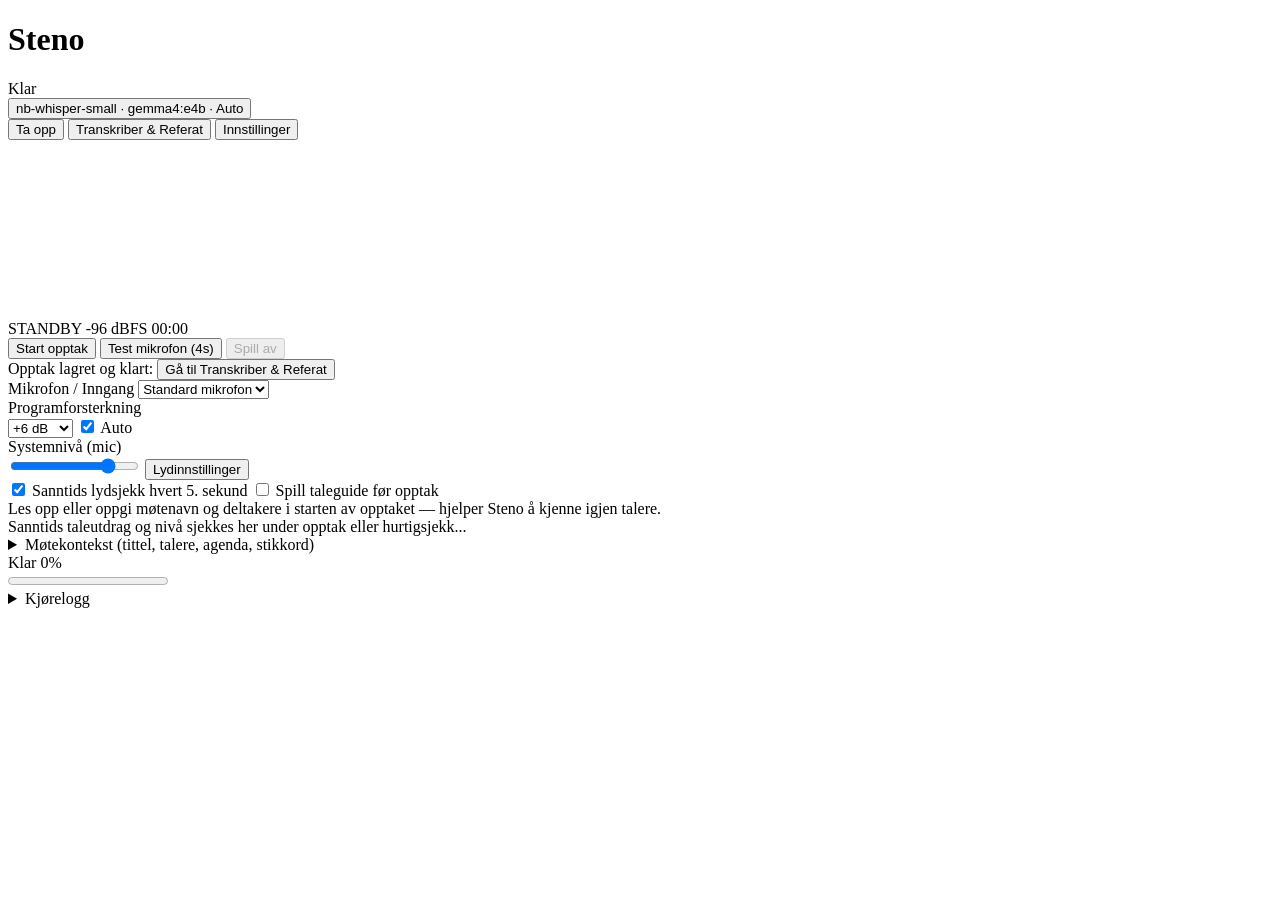
==== commit a35ed79f: "Refactor mote into modules and add 3-tab utilitarian UI with vintage oscilloscope (v0.3.0)" ====
--- a/src/mote/templates/app.html
+++ b/src/mote/templates/app.html
@@ -1,3081 +1,426 @@
 <!DOCTYPE html>
 <html lang="no">
 <head>
-<meta charset="UTF-8">
-<meta name="viewport" content="width=device-width, initial-scale=1.0">
-<meta name="color-scheme" content="light dark">
-<title>Steno — Lokal møte- og forelesningsstenograf</title>
-<style>
-  :root {
-    color-scheme: light dark;
-    --bg: #f3f4f6;
-    --surface: #ffffff;
-    --surface-subtle: #f8fafc;
-    --surface-muted: #f1f5f9;
-    --surface-elevated: #ffffff;
-    --border: #d1d5db;
-    --border-strong: #9ca3af;
-    --text: #111827;
-    --muted: #4b5563;
-    --accent: #1d4ed8;
-    --accent-hover: #1e40af;
-    --accent-soft: #eff6ff;
-    --accent-border: #93c5fd;
-    --danger: #dc2626;
-    --danger-hover: #b91c1c;
-    --danger-soft: #fef2f2;
-    --ok: #15803d;
-    --ok-soft: #dcfce7;
-    --warn: #b45309;
-    --warn-soft: #fef3c7;
-    --log-bg: #090d16;
-    --log-fg: #e2e8f0;
-    accent-color: var(--accent);
-  }
-
-  @media (prefers-color-scheme: dark) {
-    :root {
-      --bg: #090d16;
-      --surface: #111827;
-      --surface-subtle: #161f33;
-      --surface-muted: #1e293b;
-      --surface-elevated: #1f2937;
-      --border: #283548;
-      --border-strong: #475569;
-      --text: #f9fafb;
-      --muted: #9ca3af;
-      --accent: #3b82f6;
-      --accent-hover: #60a5fa;
-      --accent-soft: #172554;
-      --accent-border: #1d4ed8;
-      --danger: #ef4444;
-      --danger-hover: #f87171;
-      --danger-soft: #450a0a;
-      --ok: #22c55e;
-      --ok-soft: #052e16;
-      --warn: #f59e0b;
-      --warn-soft: #451a03;
-      --log-bg: #030712;
-      --log-fg: #e2e8f0;
-    }
-  }
-
-  @supports (color: light-dark(white, black)) {
-    :root {
-      --bg: light-dark(#f3f4f6, #090d16);
-      --surface: light-dark(#ffffff, #111827);
-      --surface-subtle: light-dark(#f8fafc, #161f33);
-      --surface-muted: light-dark(#f1f5f9, #1e293b);
-      --surface-elevated: light-dark(#ffffff, #1f2937);
-      --border: light-dark(#d1d5db, #283548);
-      --border-strong: light-dark(#9ca3af, #475569);
-      --text: light-dark(#111827, #f9fafb);
-      --muted: light-dark(#4b5563, #9ca3af);
-      --accent: light-dark(#1d4ed8, #3b82f6);
-      --accent-hover: light-dark(#1e40af, #60a5fa);
-      --accent-soft: light-dark(#eff6ff, #172554);
-      --accent-border: light-dark(#93c5fd, #1d4ed8);
-    }
-  }
-
-  * { box-sizing: border-box; }
-  html, body {
-    height: 100dvh;
-    width: 100vw;
-    margin: 0;
-    padding: 0;
-    overflow: hidden;
-    font-family: -apple-system, BlinkMacSystemFont, "Inter", "Segoe UI", Roboto, sans-serif;
-    background: var(--bg);
-    color: var(--text);
-    font-size: 12.5px;
-    line-height: 1.4;
-    user-select: none;
-    accent-color: var(--accent);
-  }
-
-  input[type="checkbox"],
-  input[type="radio"],
-  input[type="range"],
-  progress {
-    accent-color: var(--accent);
-  }
-
-  @supports not (accent-color: #1d4ed8) {
-    input[type="checkbox"],
-    input[type="radio"] {
-      border: 1px solid var(--border-strong);
-    }
-  }
-
-  /* =========================================================================
-     VIEWPORT-LOCKED STUDIO APP SHELL (ZERO OUTER SCROLLBARS)
-     ========================================================================= */
-  .app-shell {
-    display: grid;
-    grid-template-rows: 46px minmax(0, 1fr);
-    height: 100dvh;
-    width: 100vw;
-    overflow: hidden;
-  }
-
-  /* Top Studio Bar */
-  .studio-topbar {
-    display: flex;
-    align-items: center;
-    justify-content: space-between;
-    gap: 12px;
-    padding: 0 14px;
-    background: var(--surface);
-    border-bottom: 1px solid var(--border);
-    height: 46px;
-    z-index: 50;
-  }
-  .brand-cluster {
-    display: flex;
-    align-items: center;
-    gap: 10px;
-    min-width: 0;
-  }
-  .brand-mark {
-    width: 24px;
-    height: 24px;
-    border-radius: 6px;
-    background: var(--text);
-    color: var(--surface);
-    font-weight: 800;
-    font-size: 13px;
-    display: inline-flex;
-    align-items: center;
-    justify-content: center;
-    letter-spacing: -0.04em;
-    flex-shrink: 0;
-  }
-  .brand-title {
-    margin: 0;
-    font-size: 13.5px;
-    font-weight: 800;
-    letter-spacing: -0.02em;
-    white-space: nowrap;
-  }
-  .brand-divider {
-    width: 1px;
-    height: 16px;
-    background: var(--border);
-  }
-  .brand-sub {
-    margin: 0;
-    font-size: 11.5px;
-    color: var(--muted);
-    white-space: nowrap;
-    overflow: hidden;
-    text-overflow: ellipsis;
-  }
-
-  /* Center Storyboard Sequence Strip */
-  .storyboard-strip {
-    display: flex;
-    align-items: center;
-    gap: 4px;
-    background: var(--surface-muted);
-    padding: 3px;
-    border-radius: 8px;
-    border: 1px solid var(--border);
-  }
-  .sb-nav-pill {
-    display: inline-flex;
-    align-items: center;
-    gap: 6px;
-    padding: 4px 10px;
-    border-radius: 6px;
-    border: none;
-    background: transparent;
-    color: var(--muted);
-    font-size: 11.5px;
-    font-weight: 600;
-    cursor: pointer;
-    transition: all 0.12s ease;
-  }
-  .sb-nav-pill:hover {
-    color: var(--text);
-  }
-  .sb-nav-pill.active {
-    background: var(--surface);
-    color: var(--text);
-    box-shadow: 0 1px 2px rgba(0, 0, 0, 0.08);
-  }
-  .sb-nav-idx {
-    font-family: ui-monospace, SFMono-Regular, Menlo, monospace;
-    font-size: 10px;
-    font-weight: 700;
-    padding: 1px 4px;
-    border-radius: 4px;
-    background: var(--surface-muted);
-    color: var(--muted);
-  }
-  .sb-nav-pill.active .sb-nav-idx {
-    background: var(--accent);
-    color: #fff;
-  }
-  .sb-nav-sep {
-    color: var(--border-strong);
-    font-size: 10px;
-    user-select: none;
-  }
-
-  .topbar-actions {
-    display: flex;
-    align-items: center;
-    gap: 6px;
-    flex-shrink: 0;
-  }
-
-  @media (max-width: 1120px) {
-    .brand-sub, .brand-divider, #fsm_state_summary {
-      display: none;
-    }
-  }
-  @media (max-height: 740px) {
-    .vo-extra-tip {
-      display: none;
-    }
-  }
-
-  /* File dropdown menu */
-  .menu-wrap { position: relative; }
-  .menu-dropdown {
-    display: none;
-    position: absolute;
-    left: 0;
-    top: calc(100% + 5px);
-    min-width: 230px;
-    background: var(--surface-elevated);
-    border: 1px solid var(--border);
-    border-radius: 8px;
-    box-shadow: 0 12px 28px rgba(0, 0, 0, 0.18);
-    z-index: 1000;
-    padding: 4px;
-  }
-  .menu-dropdown.open { display: block; }
-  .menu-item {
-    display: flex;
-    align-items: center;
-    gap: 8px;
-    width: 100%;
-    text-align: left;
-    background: transparent;
-    border: none;
-    padding: 6px 10px;
-    font-size: 12px;
-    border-radius: 5px;
-    color: var(--text);
-    cursor: pointer;
-    font-weight: 500;
-  }
-  .menu-item:hover { background: var(--surface-muted); }
-  .menu-item.danger { color: var(--danger); font-weight: 600; }
-  .menu-item.danger:hover { background: var(--danger-soft); }
-  .menu-sep { height: 1px; background: var(--border); margin: 4px 0; }
-
-  /* Native Modal Dialog */
-  dialog#uninstall_modal {
-    border: 1px solid var(--border);
-    border-radius: 12px;
-    padding: 18px 20px;
-    max-width: 420px;
-    width: calc(100% - 32px);
-    background: var(--surface-elevated);
-    color: var(--text);
-    box-shadow: 0 20px 40px rgba(0, 0, 0, 0.3);
-  }
-  dialog:modal { overscroll-behavior: contain; }
-  dialog::backdrop {
-    overflow: hidden;
-    overscroll-behavior: contain;
-    background: rgba(9, 13, 22, 0.6);
-    backdrop-filter: blur(2px);
-  }
-  .modal-title {
-    font-size: 14.5px;
-    font-weight: 700;
-    color: var(--danger);
-    margin: 0 0 8px 0;
-  }
-  .modal-body {
-    font-size: 12.5px;
-    color: var(--text);
-    line-height: 1.5;
-    margin-bottom: 14px;
-  }
-  .modal-actions {
-    display: flex;
-    justify-content: flex-end;
-    gap: 8px;
-  }
-
-  /* =========================================================================
-     2x2 STORYBOARD WORKFLOW CANVAS (FITS 100% OF VIEWPORT HEIGHT)
-     ========================================================================= */
-  .storyboard-board {
-    display: grid;
-    grid-template-columns: minmax(0, 1fr) minmax(0, 1fr);
-    grid-template-rows: minmax(0, 1fr) minmax(0, 1fr);
-    gap: 10px;
-    padding: 10px 14px 12px 14px;
-    height: 100%;
-    min-height: 0;
-    overflow: hidden;
-  }
-
-  /* Focus Mode: single enlarged Storyboard Frame when user chooses Step Focus */
-  body.focus-mode .storyboard-board {
-    grid-template-columns: minmax(0, 1fr);
-    grid-template-rows: minmax(0, 1fr);
-  }
-  body.focus-mode .sb-frame {
-    display: none;
-  }
-  body.focus-mode .sb-frame.focused-frame {
-    display: flex;
-  }
-
-  /* Individual Storyboard Frame Card */
-  .sb-frame {
-    background: var(--surface);
-    border: 1px solid var(--border);
-    border-radius: 10px;
-    display: flex;
-    flex-direction: column;
-    min-height: 0;
-    min-width: 0;
-    overflow: hidden;
-    position: relative;
-    transition: border-color 0.15s ease, box-shadow 0.15s ease;
-  }
-  .sb-frame.active-scene {
-    border-color: var(--accent-border);
-    box-shadow: 0 0 0 1px var(--accent-border);
-  }
-
-  .sb-frame-header {
-    display: flex;
-    align-items: center;
-    justify-content: space-between;
-    gap: 8px;
-    padding: 8px 12px;
-    background: var(--surface-subtle);
-    border-bottom: 1px solid var(--border);
-    flex-shrink: 0;
-  }
-  .sb-frame-title-wrap {
-    display: flex;
-    align-items: center;
-    gap: 8px;
-    min-width: 0;
-  }
-  .sb-frame-num {
-    font-family: ui-monospace, SFMono-Regular, Menlo, monospace;
-    font-size: 10.5px;
-    font-weight: 800;
-    padding: 2px 6px;
-    border-radius: 4px;
-    background: var(--text);
-    color: var(--surface);
-    letter-spacing: 0.02em;
-  }
-  .sb-frame.active-scene .sb-frame-num {
-    background: var(--accent);
-    color: #fff;
-  }
-  .sb-frame-title {
-    font-size: 11.5px;
-    font-weight: 700;
-    text-transform: uppercase;
-    letter-spacing: 0.04em;
-    color: var(--text);
-    white-space: nowrap;
-    overflow: hidden;
-    text-overflow: ellipsis;
-  }
-  .sb-frame-body {
-    padding: 10px 12px;
-    display: flex;
-    flex-direction: column;
-    gap: 8px;
-    flex: 1;
-    min-height: 0;
-    overflow: hidden;
-  }
-
-  /* =========================================================================
-     SCENE 01: INTENT & SESSION FORMAT
-     ========================================================================= */
-  .intent-tiles {
-    display: grid;
-    grid-template-columns: repeat(3, minmax(0, 1fr));
-    gap: 6px;
-    flex-shrink: 0;
-  }
-  .intent-tile {
-    display: flex;
-    flex-direction: column;
-    align-items: flex-start;
-    gap: 2px;
-    padding: 7px 9px;
-    background: var(--surface-subtle);
-    border: 1px solid var(--border);
-    border-radius: 7px;
-    cursor: pointer;
-    text-align: left;
-    color: var(--text);
-    transition: all 0.12s ease;
-  }
-  .intent-tile:hover {
-    border-color: var(--border-strong);
-    background: var(--surface-muted);
-  }
-  .intent-tile.active {
-    background: var(--accent-soft);
-    border-color: var(--accent);
-    box-shadow: inset 0 0 0 1px var(--accent);
-  }
-  .intent-tile-title {
-    font-size: 12px;
-    font-weight: 700;
-    color: var(--text);
-    white-space: nowrap;
-  }
-  .intent-tile.active .intent-tile-title {
-    color: var(--accent);
-  }
-  .intent-tile-sub {
-    font-size: 10.5px;
-    color: var(--muted);
-    line-height: 1.2;
-    white-space: nowrap;
-    overflow: hidden;
-    text-overflow: ellipsis;
-    width: 100%;
-  }
-
-  /* Segmented Format Bar */
-  .segmented-row {
-    display: flex;
-    align-items: center;
-    justify-content: space-between;
-    gap: 8px;
-    background: var(--surface-subtle);
-    border: 1px solid var(--border);
-    border-radius: 7px;
-    padding: 4px 8px;
-    flex-shrink: 0;
-  }
-  .segmented-label {
-    font-size: 11px;
-    font-weight: 700;
-    color: var(--muted);
-    white-space: nowrap;
-  }
-  .segmented-group {
-    display: inline-flex;
-    background: var(--surface-muted);
-    padding: 2px;
-    border-radius: 6px;
-    border: 1px solid var(--border);
-    gap: 2px;
-  }
-  .seg-btn {
-    border: none;
-    background: transparent;
-    color: var(--muted);
-    padding: 3px 9px;
-    font-size: 11px;
-    font-weight: 600;
-    border-radius: 4px;
-    cursor: pointer;
-  }
-  .seg-btn:hover { color: var(--text); }
-  .seg-btn.active {
-    background: var(--surface);
-    color: var(--accent);
-    font-weight: 700;
-    box-shadow: 0 1px 2px rgba(0, 0, 0, 0.06);
-  }
-
-  /* Language Detection Confirmation Banner */
-  .lang-confirm-banner {
-    display: none;
-    align-items: center;
-    justify-content: space-between;
-    gap: 8px;
-    padding: 6px 9px;
-    border-radius: 7px;
-    background: var(--warn-soft);
-    border: 1px solid var(--warn);
-    color: var(--text);
-    font-size: 11px;
-    flex-shrink: 0;
-  }
-  .lang-confirm-banner.open {
-    display: flex;
-  }
-  body:has(#lang_confirm_banner.open) .vo-extra-tip {
-    display: none;
-  }
-
-  /* Dynamic Source Stage inside Frame 01 */
-  .source-stage {
-    flex: 1;
-    min-height: 0;
-    display: flex;
-    flex-direction: column;
-    justify-content: flex-start;
-    gap: 8px;
-  }
-
-  /* Voiceover Guide Box */
-  .vo-card {
-    background: var(--accent-soft);
-    border: 1px solid var(--accent-border);
-    border-radius: 7px;
-    padding: 9px 11px;
-    display: flex;
-    flex-direction: column;
-    justify-content: center;
-    gap: 6px;
-    flex: 1;
-    min-height: 0;
-  }
-  .vo-card-top {
-    display: flex;
-    align-items: center;
-    justify-content: space-between;
-    gap: 8px;
-    flex-wrap: nowrap;
-  }
-  .vo-card-title {
-    font-size: 11.5px;
-    font-weight: 700;
-    color: var(--text);
-    white-space: nowrap;
-    overflow: hidden;
-    text-overflow: ellipsis;
-  }
-  .vo-steps {
-    margin: 2px 0 0 0;
-    padding-left: 16px;
-    font-size: 11.5px;
-    color: var(--text);
-    line-height: 1.45;
-  }
-  .vo-steps li + li {
-    margin-top: 3px;
-  }
-
-  /* Compact Dropzone */
-  #dropzone {
-    border: 1.5px dashed var(--border-strong);
-    border-radius: 7px;
-    padding: 7px 10px;
-    background: var(--surface-subtle);
-    cursor: pointer;
-    display: flex;
-    align-items: center;
-    justify-content: space-between;
-    gap: 8px;
-    transition: all 0.12s ease;
-    flex-shrink: 0;
-  }
-  #dropzone:hover, #dropzone.dragover {
-    border-color: var(--accent);
-    background: var(--accent-soft);
-  }
-  #dropzone p {
-    margin: 0;
-    font-size: 11.5px;
-    color: var(--muted);
-  }
-  #selected-file {
-    font-size: 11px;
-    font-weight: 700;
-    color: var(--accent);
-    white-space: nowrap;
-    overflow: hidden;
-    text-overflow: ellipsis;
-    max-width: 240px;
-  }
-
-  /* Resumable Sessions List */
-  .resume-list {
-    display: flex;
-    flex-direction: column;
-    gap: 4px;
-    flex: 1;
-    min-height: 0;
-    overflow-y: auto;
-  }
-  .resume-item {
-    display: flex;
-    align-items: center;
-    justify-content: space-between;
-    gap: 8px;
-    padding: 5px 8px;
-    background: var(--surface);
-    border: 1px solid var(--border);
-    border-radius: 6px;
-  }
-  .resume-item-title {
-    font-weight: 700;
-    font-size: 11.5px;
-    white-space: nowrap;
-    overflow: hidden;
-    text-overflow: ellipsis;
-  }
-  .resume-item-meta {
-    display: flex;
-    gap: 4px;
-    flex-wrap: wrap;
-    margin-top: 2px;
-  }
-  .stage-dot {
-    font-size: 10px;
-    padding: 0 5px;
-    border-radius: 3px;
-    background: var(--surface-muted);
-    color: var(--muted);
-    font-weight: 600;
-  }
-  .stage-dot.done {
-    background: var(--ok-soft);
-    color: var(--ok);
-  }
-
-  /* =========================================================================
-     SCENE 02: MICROPHONE STUDIO, LEVEL METER & CAPTURE
-     ========================================================================= */
-  .mic-controls-grid {
-    display: grid;
-    grid-template-columns: minmax(0, 1.35fr) minmax(0, 1fr);
-    gap: 8px;
-    flex-shrink: 0;
-  }
-  .mic-controls-grid > div {
-    min-width: 0;
-  }
-  .vol-gain-bar {
-    display: flex;
-    align-items: center;
-    justify-content: space-between;
-    gap: 10px;
-    background: var(--surface-subtle);
-    border: 1px solid var(--border);
-    border-radius: 7px;
-    padding: 6px 10px;
-    flex-shrink: 0;
-  }
-  .meter-strip {
-    display: flex;
-    align-items: center;
-    gap: 8px;
-    flex-shrink: 0;
-  }
-  .mic-meter-track {
-    flex: 1;
-    height: 8px;
-    background: var(--surface-muted);
-    border: 1px solid var(--border);
-    border-radius: 999px;
-    overflow: hidden;
-  }
-  .mic-meter-fill {
-    height: 100%;
-    width: 6%;
-    background: linear-gradient(90deg, #16a34a 0%, #22c55e 68%, #eab308 86%, #dc2626 100%);
-    transition: width 0.16s ease-out;
-    border-radius: 999px;
-  }
-  .transport-bar {
-    display: flex;
-    align-items: center;
-    justify-content: space-between;
-    gap: 8px;
-    padding: 7px 10px;
-    background: var(--surface-subtle);
-    border: 1px solid var(--border);
-    border-radius: 7px;
-    flex-shrink: 0;
-  }
-  .btn-rec {
-    background: var(--danger);
-    color: #fff;
-    border: none;
-    font-weight: 700;
-    padding: 6px 13px;
-    border-radius: 6px;
-    cursor: pointer;
-    font-size: 12px;
-    display: inline-flex;
-    align-items: center;
-    gap: 6px;
-  }
-  .btn-rec:hover { background: var(--danger-hover); }
-  .btn-rec.recording {
-    background: #111827;
-    animation: rec-pulse 1.4s infinite;
-  }
-  @keyframes rec-pulse {
-    0% { box-shadow: 0 0 0 0 rgba(220, 38, 38, 0.55); }
-    70% { box-shadow: 0 0 0 7px rgba(220, 38, 38, 0); }
-    100% { box-shadow: 0 0 0 0 rgba(220, 38, 38, 0); }
-  }
-  .rec-dot {
-    width: 8px;
-    height: 8px;
-    border-radius: 999px;
-    background: #fff;
-    display: inline-block;
-  }
-  .rec-timer {
-    font-family: ui-monospace, SFMono-Regular, Menlo, monospace;
-    font-weight: 700;
-    font-size: 13px;
-    color: var(--danger);
-    min-width: 44px;
-  }
-  .live-ticker {
-    flex: 1;
-    min-height: 36px;
-    background: var(--log-bg);
-    color: var(--log-fg);
-    border-radius: 6px;
-    padding: 5px 8px;
-    font-family: ui-monospace, SFMono-Regular, Menlo, monospace;
-    font-size: 11px;
-    overflow-y: auto;
-  }
-
-  /* =========================================================================
-     SCENE 03: CONTEXT, AGENDA, SLIDES & SPEAKERS
-     ========================================================================= */
-  .context-split {
-    display: grid;
-    grid-template-columns: 1fr 1fr;
-    gap: 8px;
-    flex: 1;
-    min-height: 0;
-  }
-  .context-col {
-    display: flex;
-    flex-direction: column;
-    min-height: 0;
-  }
-  .context-col textarea {
-    flex: 1;
-    min-height: 0;
-    resize: none;
-  }
-  #context_notes_drawer {
-    display: flex;
-    flex-direction: column;
-    flex: 1;
-    min-height: 0;
-  }
-
-  /* =========================================================================
-     SCENE 04: PIPELINE CHECKPOINTS, MODELS & EXECUTION
-     ========================================================================= */
-  .ckpt-bar {
-    display: grid;
-    grid-template-columns: repeat(5, minmax(0, 1fr));
-    gap: 4px;
-    flex-shrink: 0;
-  }
-  .ckpt-pill {
-    font-size: 10.5px;
-    padding: 5px 6px;
-    border-radius: 6px;
-    background: var(--surface-subtle);
-    color: var(--muted);
-    border: 1px solid var(--border);
-    font-weight: 600;
-    cursor: pointer;
-    text-align: center;
-    white-space: nowrap;
-    overflow: hidden;
-    text-overflow: ellipsis;
-  }
-  .ckpt-pill:hover { border-color: var(--accent); color: var(--text); }
-  .ckpt-pill.done {
-    background: var(--ok-soft);
-    color: var(--ok);
-    border-color: #86efac;
-  }
-  .ckpt-pill.selected-stage {
-    border-color: var(--accent);
-    box-shadow: inset 0 0 0 1px var(--accent);
-  }
-
-  /* Floating Overlay Popover for Advanced Settings so it NEVER causes scrollbars */
-  details#advanced_settings_drawer {
-    position: relative;
-  }
-  details#advanced_settings_drawer > summary {
-    list-style: none;
-    cursor: pointer;
-    display: inline-flex;
-    align-items: center;
-    gap: 6px;
-    padding: 3px 8px;
-    border-radius: 5px;
-    border: 1px solid var(--border);
-    background: var(--surface);
-    font-size: 11px;
-    font-weight: 600;
-    color: var(--text);
-    white-space: nowrap;
-    flex-shrink: 0;
-  }
-  details#advanced_settings_drawer > summary::-webkit-details-marker { display: none; }
-  details#advanced_settings_drawer > .settings-popover {
-    position: absolute;
-    right: 0;
-    top: calc(100% + 6px);
-    width: 520px;
-    max-width: 90vw;
-    background: var(--surface-elevated);
-    border: 1px solid var(--border-strong);
-    border-radius: 10px;
-    padding: 12px;
-    box-shadow: 0 16px 36px rgba(0, 0, 0, 0.25);
-    z-index: 500;
-  }
-
-  .hw-banner {
-    padding: 5px 9px;
-    border-radius: 6px;
-    font-size: 11px;
-    background: var(--surface-subtle);
-    border: 1px solid var(--border);
-    color: var(--muted);
-    display: flex;
-    justify-content: space-between;
-    align-items: center;
-    gap: 8px;
-    flex-shrink: 0;
-  }
-
-  .run-bar {
-    display: flex;
-    gap: 6px;
-    align-items: center;
-    flex-shrink: 0;
-  }
-  .btn-primary {
-    background: var(--accent);
-    color: #fff;
-    border: none;
-    padding: 8px 14px;
-    font-size: 12.5px;
-    font-weight: 700;
-    flex: 1;
-    border-radius: 7px;
-    cursor: pointer;
-  }
-  .btn-primary:hover { background: var(--accent-hover); }
-  .btn-primary:disabled { opacity: 0.55; cursor: not-allowed; }
-  .btn-stop {
-    background: var(--danger);
-    color: #fff;
-    border: none;
-    padding: 8px 12px;
-    font-size: 12px;
-    font-weight: 700;
-    border-radius: 7px;
-    display: none;
-  }
-
-  .output-files-bar {
-    display: flex;
-    align-items: center;
-    justify-content: space-between;
-    gap: 6px;
-    padding: 4px 8px;
-    background: var(--surface-subtle);
-    border: 1px solid var(--border);
-    border-radius: 7px;
-    flex-shrink: 0;
-  }
-  .output-files-label {
-    font-size: 10.5px;
-    font-weight: 700;
-    color: var(--muted);
-    white-space: nowrap;
-  }
-  .out-file-btn {
-    flex: 1;
-    min-width: 0;
-    overflow: hidden;
-    text-overflow: ellipsis;
-  }
-  .out-file-btn.ready {
-    background: var(--ok-soft);
-    color: var(--ok);
-    border-color: #86efac;
-    font-weight: 700;
-  }
-  .btn-playing {
-    background: var(--accent) !important;
-    color: #fff !important;
-    border-color: var(--accent) !important;
-  }
-
-  .progress-wrap {
-    flex-shrink: 0;
-    background: var(--surface-subtle);
-    border: 1px solid var(--border);
-    border-radius: 7px;
-    padding: 7px 10px;
-    display: flex;
-    flex-direction: column;
-    gap: 5px;
-  }
-  .progress-bar-bg {
-    width: 100%;
-    height: 10px;
-    background: var(--surface-muted);
-    border: 1px solid var(--border);
-    border-radius: 999px;
-    overflow: hidden;
-  }
-  #progress_bar {
-    width: 0%;
-    height: 100%;
-    background: linear-gradient(90deg, var(--accent) 0%, #3b82f6 100%);
-    transition: width 0.25s ease;
-    border-radius: 999px;
-  }
-  .status-line {
-    display: flex;
-    justify-content: space-between;
-    align-items: center;
-    font-size: 11.5px;
-    font-weight: 600;
-    gap: 8px;
-  }
-  #log_drawer_wrap {
-    display: none;
-    flex-direction: column;
-    gap: 4px;
-    flex: 1;
-    min-height: 0;
-  }
-  #log_drawer_wrap.open {
-    display: flex;
-  }
-  #log {
-    background: var(--log-bg);
-    color: var(--log-fg);
-    font-family: ui-monospace, SFMono-Regular, Menlo, monospace;
-    font-size: 11px;
-    padding: 7px 9px;
-    border-radius: 6px;
-    flex: 1;
-    min-height: 44px;
-    overflow-y: auto;
-    white-space: pre-wrap;
-    margin: 0;
-    user-select: text;
-  }
-
-  /* Shared Compact Controls */
-  .grid-2 { display: grid; grid-template-columns: 1fr 1fr; gap: 8px; }
-  .grid-3 { display: grid; grid-template-columns: 1fr 1fr 1fr; gap: 8px; }
-  .row { display: flex; gap: 6px; align-items: center; }
-  label {
-    display: block;
-    font-weight: 600;
-    margin-bottom: 2px;
-    color: var(--text);
-    font-size: 11px;
-  }
-  input[type="text"],
-  input[type="password"],
-  input[type="number"],
-  input[type="url"],
-  select,
-  textarea {
-    width: 100%;
-    padding: 5px 8px;
-    border: 1px solid var(--border);
-    border-radius: 6px;
-    font-size: 12px;
-    background: var(--surface);
-    color: var(--text);
-    font-family: inherit;
-  }
-  input:focus, select:focus, textarea:focus {
-    outline: none;
-    border-color: var(--accent);
-    box-shadow: 0 0 0 2px rgba(29, 78, 216, 0.18);
-  }
-  button {
-    padding: 4px 9px;
-    border-radius: 6px;
-    border: 1px solid var(--border);
-    background: var(--surface);
-    color: var(--text);
-    font-weight: 600;
-    cursor: pointer;
-    font-size: 11.5px;
-    white-space: nowrap;
-  }
-  button:hover { background: var(--surface-muted); }
-  .btn-xs { padding: 2px 7px; font-size: 10.5px; border-radius: 5px; }
-  .btn-accent {
-    background: var(--accent);
-    color: #fff;
-    border-color: var(--accent);
-  }
-  .btn-accent:hover { background: var(--accent-hover); }
-  .warning {
-    color: var(--warn);
-    font-size: 11px;
-    font-weight: 600;
-    margin-top: 4px;
-    display: none;
-  }
-</style>
+  <meta charset="utf-8">
+  <meta name="viewport" content="width=device-width, initial-scale=1">
+  <meta name="color-scheme" content="light dark">
+  <script>
+    try {
+      var savedScheme = localStorage.getItem("steno-color-scheme");
+      if (savedScheme === "light" || savedScheme === "dark") {
+        document.head.querySelector('meta[name="color-scheme"]').content = savedScheme;
+      }
+    } catch (_e) {}
+  </script>
+  <title>Steno</title>
+  <style>
+/* __STENO_APP_CSS__ */
+  </style>
 </head>
-<body>
-
-<div class="app-shell">
-  <!-- ===================================================================== -->
-  <!-- TOP STUDIO HEADER BAR (46px)                                          -->
-  <!-- ===================================================================== -->
-  <header class="studio-topbar">
-    <div class="brand-cluster">
-      <span class="brand-mark" aria-hidden="true">S</span>
-      <h1 class="brand-title" id="lbl_app_title">Steno</h1>
-      <span class="brand-divider" aria-hidden="true"></span>
-      <p class="brand-sub" id="lbl_app_sub">Lokal møte- og forelesningsstenograf</p>
+<body class="steno-body">
+  <div id="status_live_region" class="sr-only" aria-live="polite"></div>
+
+  <div class="app-shell">
+    <header class="app-header">
+      <div class="brand-group">
+        <h1 class="app-title" data-i18n="app_title">Steno</h1>
+        <span id="header_state_badge" class="state-badge" data-state="ready" data-i18n="state_ready">Klar</span>
+      </div>
+      <button type="button" id="settings_summary_pill" class="summary-pill" onclick="selectModeTab('settings')">nb-whisper-small · gemma4:e4b · Auto</button>
+    </header>
+
+    <div class="tab-bar" role="tablist" aria-label="Steno modes">
+      <button type="button" role="tab" id="tab_record" aria-selected="true" tabindex="0" data-i18n="tab_record">Ta opp</button>
+      <button type="button" role="tab" id="tab_transcribe" aria-selected="false" tabindex="-1" data-i18n="tab_transcribe">Transkriber &amp; Referat</button>
+      <button type="button" role="tab" id="tab_settings" aria-selected="false" tabindex="-1" data-i18n="tab_settings">Innstillinger</button>
     </div>
 
-    <!-- Storyboard Sequence Bar -->
-    <nav class="storyboard-strip" aria-label="Storyboard">
-      <button type="button" id="ux_step_btn_1" class="sb-nav-pill active" onclick="setUxStep('1_source')">
-        <span class="sb-nav-idx">01</span>
-        <span id="lbl_step1_nav">Oppsett &amp; Kilde</span>
-      </button>
-      <span class="sb-nav-sep" aria-hidden="true">›</span>
-      <button type="button" id="ux_step_btn_2" class="sb-nav-pill" onclick="setUxStep('2_audio')">
-        <span class="sb-nav-idx">02</span>
-        <span id="lbl_step2_audio_nav">Lydstudio</span>
-      </button>
-      <span class="sb-nav-sep" aria-hidden="true">›</span>
-      <button type="button" id="ux_step_btn_3" class="sb-nav-pill" onclick="setUxStep('2_context')">
-        <span class="sb-nav-idx">03</span>
-        <span id="lbl_step2_nav">Kontekst &amp; Agenda</span>
-      </button>
-      <span class="sb-nav-sep" aria-hidden="true">›</span>
-      <button type="button" id="ux_step_btn_4" class="sb-nav-pill" onclick="setUxStep('3_run')">
-        <span class="sb-nav-idx">04</span>
-        <span id="lbl_step3_nav">Pipeline &amp; Kjør</span>
-      </button>
-    </nav>
-
-    <div class="topbar-actions">
-      <span id="fsm_state_summary" style="font-size:11px; color:var(--muted); font-weight:600; padding:0 4px;">Opptak · Møte</span>
-      <button type="button" id="toggle_all_steps_btn" class="btn-xs" onclick="toggleAllStepsView()" title="Bytt mellom 2x2 Storyboard-brett og 1-bildes fokusmodus">Fokusmodus</button>
-      <select id="ui_lang_select" aria-label="Menyspråk / Menu language" onchange="setUiLanguage(this.value, true)" style="width:auto; padding:3px 7px; font-size:11px; font-weight:600;" title="Menyspråk (uavhengig av talespråk og system-locale) / Menu language">
-        <option value="no">Meny: NO</option>
-        <option value="en">Menu: EN</option>
-      </select>
+    <main>
+      <!-- ================================================================
+           TAB 1: RECORD + DUAL-MODE VINTAGE OSCILLOSCOPE
+           ================================================================ -->
+      <section id="panel_record" role="tabpanel" aria-labelledby="tab_record">
+        <div class="panel-inner">
+          <div class="scope-frame">
+            <canvas id="scope_canvas" width="640" height="176" aria-label="Audio oscilloscope"></canvas>
+            <div class="scope-telemetry">
+              <span class="scope-status-pill">
+                <span id="scope_dot" class="scope-dot" aria-hidden="true"></span>
+                <span id="scope_status_text" data-i18n="scope_standby">STANDBY</span>
+              </span>
+              <span id="live_level_badge" class="level-badge">-96 dBFS</span>
+              <span id="rec_timer" class="scope-timer">00:00</span>
+            </div>
+          </div>
+
+          <div class="card">
+            <div class="row">
+              <button type="button" id="rec_btn" class="btn-primary" onclick="startRecordingToggle()" data-i18n="rec_start">Start opptak</button>
+              <button type="button" id="mic_test_btn" class="btn-secondary" onclick="runMicTestAction()" data-i18n="mic_test">Test mikrofon (4s)</button>
+              <button type="button" id="play_audio_btn" class="btn-secondary" onclick="togglePlaySelectedAudio()" disabled data-i18n="play_audio">Spill av</button>
+            </div>
+
+            <div id="post_rec_banner" class="notice hidden" data-tone="ok">
+              <span><span data-i18n="post_rec_saved">Opptak lagret og klart:</span> <strong id="post_rec_filename"></strong></span>
+              <button type="button" class="btn-secondary btn-sm" onclick="selectModeTab('transcribe')" data-i18n="post_rec_cta">Gå til Transkriber &amp; Referat</button>
+            </div>
+
+            <div id="mic_test_result" class="notice hidden" data-tone="ok"></div>
+
+            <div class="grid-3">
+              <div class="field">
+                <label for="mic_device_select" data-i18n="mic_device_label">Mikrofon / Inngang</label>
+                <select id="mic_device_select" class="select">
+                  <option value="default">Standard mikrofon</option>
+                </select>
+              </div>
+              <div class="field">
+                <label for="mic_gain_select" data-i18n="mic_gain_label">Programforsterkning</label>
+                <div class="input-inline-row">
+                  <select id="mic_gain_select" class="select">
+                    <option value="0">0 dB</option>
+                    <option value="6" selected>+6 dB</option>
+                    <option value="12">+12 dB</option>
+                    <option value="18">+18 dB</option>
+                  </select>
+                  <label class="check-label" for="mic_auto_gain">
+                    <input type="checkbox" id="mic_auto_gain" checked>
+                    <span data-i18n="mic_auto_gain_label">Auto</span>
+                  </label>
+                </div>
+              </div>
+              <div class="field">
+                <label for="sys_mic_vol" data-i18n="sys_mic_vol_label">Systemnivå (mic)</label>
+                <div class="range-wrap">
+                  <input type="range" id="sys_mic_vol" min="0" max="100" value="80">
+                  <button type="button" class="btn-secondary btn-sm" onclick="openSoundSettingsAction()" data-i18n="sound_settings_btn">Lydinnstillinger</button>
+                </div>
+              </div>
+            </div>
+
+            <div class="row">
+              <label class="check-label" for="live_transcribe_chk">
+                <input type="checkbox" id="live_transcribe_chk" checked>
+                <span data-i18n="live_transcribe_label">Sanntids lydsjekk hvert 5. sekund</span>
+              </label>
+              <label class="check-label" for="auto_speak_guide">
+                <input type="checkbox" id="auto_speak_guide">
+                <span data-i18n="auto_speak_guide_label">Spill taleguide før opptak</span>
+              </label>
+            </div>
+
+            <div id="prompt_banner" class="notice hidden" data-i18n="prompt_guide_hint">Les opp eller oppgi møtenavn og deltakere i starten av opptaket — hjelper Steno å kjenne igjen talere.</div>
+
+            <div id="live_check_panel" class="live-feed" data-i18n="live_feed_placeholder">Sanntids taleutdrag og nivå sjekkes her under opptak eller hurtigsjekk...</div>
+          </div>
+        </div>
+      </section>
+
+      <!-- ================================================================
+           TAB 2: TRANSCRIBE & GENERATE NOTES
+           ================================================================ -->
+      <section id="panel_transcribe" role="tabpanel" aria-labelledby="tab_transcribe" hidden="until-found">
+        <div class="panel-inner">
+          <div class="card">
+            <h2 class="card-title" data-i18n="source_section_title">Lydfil eller økt</h2>
+            <div id="dropzone" class="dropzone">
+              <div class="muted" data-i18n="dropzone_hint">Slipp lyd-, video- eller transkripsjonsfil her (.wav, .m4a, .mp3, .mp4, .txt, .md)</div>
+              <div class="row">
+                <button type="button" class="btn-secondary" onclick="browseAudio()" data-i18n="browse_audio_btn">Velg fil...</button>
+                <button type="button" id="check_audio_btn" class="btn-secondary" onclick="runQuickAudioCheckAction()" disabled data-i18n="quick_check_btn">Hurtigsjekk (20s)</button>
+              </div>
+              <div id="selected-file" class="selected-file-label" data-i18n="no_file_selected">Ingen fil valgt</div>
+            </div>
+
+            <div class="grid-2">
+              <div class="field">
+                <label for="media_url_input" class="sr-only">Media URL</label>
+                <div class="input-inline-row">
+                  <input type="url" id="media_url_input" class="input" autocomplete="off" autocorrect="off" autocapitalize="none" spellcheck="false" data-i18n-placeholder="media_url_placeholder" placeholder="Lim inn lenke til video/strøm...">
+                  <button type="button" class="btn-secondary btn-sm" onclick="fetchMediaFromInput()" data-i18n="url_fetch_btn">Hent URL</button>
+                </div>
+                <p id="media_url_error" class="field-error hidden"></p>
+              </div>
+              <div class="field">
+                <label for="resumable_sessions_select" class="sr-only" data-i18n="resume_session_label">Tidligere økter</label>
+                <div class="input-inline-row">
+                  <select id="resumable_sessions_select" class="select" onchange="loadResumableSession(this.value)">
+                    <option value="">-- Velg lagret økt --</option>
+                  </select>
+                  <button type="button" class="btn-secondary btn-sm" onclick="refreshResumableSessions()" aria-label="Refresh sessions">&#8635;</button>
+                </div>
+              </div>
+            </div>
+
+            <div id="conflict-msg" class="notice hidden" data-tone="warn"></div>
+          </div>
+
+          <div class="card">
+            <h2 class="card-title" data-i18n="lang_section_title">Språk og format</h2>
+            <div class="grid-3">
+              <div class="field">
+                <label for="audio_lang_select" data-i18n="audio_lang_label">Talespråk i lyd</label>
+                <div class="input-inline-row">
+                  <select id="audio_lang_select" class="select" onchange="setAudioLanguage(this.value, true)">
+                    <option value="no">Norsk</option>
+                    <option value="en">Engelsk</option>
+                  </select>
+                  <button type="button" id="detect_lang_btn" class="btn-secondary btn-sm" onclick="detectLanguageAction()" disabled data-i18n="detect_lang_btn">Oppdag språk</button>
+                </div>
+                <input type="hidden" id="language" value="no">
+              </div>
+
+              <div class="field">
+                <label for="note_mode" data-i18n="note_format_label">Format / mal</label>
+                <select id="note_mode" class="select">
+                  <option value="auto" data-i18n="format_auto">Automatisk</option>
+                  <option value="mote" data-i18n="format_mote">Møtereferat (flere talere)</option>
+                  <option value="foredrag" data-i18n="format_foredrag">Foredrag / Notat (1 taler)</option>
+                </select>
+              </div>
+
+              <div class="grid-2">
+                <div class="field">
+                  <label for="min_speakers" data-i18n="min_speakers_label">Min talere</label>
+                  <input type="number" id="min_speakers" class="input" min="1" max="30" inputmode="numeric" placeholder="Auto">
+                </div>
+                <div class="field">
+                  <label for="max_speakers" data-i18n="max_speakers_label">Maks talere</label>
+                  <input type="number" id="max_speakers" class="input" min="1" max="30" inputmode="numeric" placeholder="Auto">
+                </div>
+              </div>
+            </div>
+            <p id="speaker_bounds_error" class="field-error hidden"></p>
+
+            <div id="lang_confirm_banner" class="notice hidden" data-tone="warn">
+              <span id="lang_confirm_text"></span>
+              <button type="button" class="btn-secondary btn-sm" onclick="confirmDetectedLanguageChange()" data-i18n="apply_detected_lang">Bytt til oppdaget språk</button>
+            </div>
+          </div>
+
+          <div class="card">
+            <h2 class="card-title" data-i18n="pipeline_section_title">Transkripsjon &amp; Referat</h2>
+            <div class="row-between">
+              <div class="field" style="flex: 1 1 240px;">
+                <label for="task_mode" data-i18n="task_mode_label">Kjøremodus</label>
+                <select id="task_mode" class="select">
+                  <option value="auto_resume" data-i18n="task_auto_resume">Start / Fortsett fra sjekkpunkt</option>
+                  <option value="transcribe_only" data-i18n="task_transcribe_only">Kun transkripsjon</option>
+                  <option value="notes_only" data-i18n="task_notes_only">Kun referat (bruk eksisterende transkripsjon)</option>
+                  <option value="full" data-i18n="task_rerun_all">Kjør alt på nytt</option>
+                </select>
+              </div>
+              <div class="row">
+                <button type="button" id="run_btn" class="btn-primary" onclick="startPipelineJob()" disabled data-i18n="run_btn">Start / Fortsett</button>
+                <button type="button" id="stop_btn" class="btn-secondary" onclick="stopPipelineJob()" disabled data-i18n="stop_btn">Pause / Stopp</button>
+              </div>
+            </div>
+
+            <div id="ckpt_bar" class="ckpt-bar">
+              <div id="ckpt_s1" class="ckpt-chip" data-i18n="ckpt_s1">1. Tale</div>
+              <div id="ckpt_s2" class="ckpt-chip" data-i18n="ckpt_s2">2. Tidskoder</div>
+              <div id="ckpt_s3" class="ckpt-chip" data-i18n="ckpt_s3">3. Talere</div>
+              <div id="ckpt_s4" class="ckpt-chip" data-i18n="ckpt_s4">4. Navn</div>
+              <div id="ckpt_s5" class="ckpt-chip" data-i18n="ckpt_s5">5. Referat</div>
+            </div>
+
+            <div class="row">
+              <button type="button" id="open_transcript_btn" class="btn-secondary btn-sm" onclick="openGeneratedFile('html')" disabled data-i18n="open_transcript_btn">Åpne transkripsjon</button>
+              <button type="button" id="open_notes_html_btn" class="btn-secondary btn-sm" onclick="openGeneratedFile('notes_html')" disabled data-i18n="open_notes_html_btn">Åpne referat</button>
+              <button type="button" class="btn-secondary btn-sm" onclick="openFinder()" data-i18n="open_folder_btn">Åpne mappe</button>
+            </div>
+          </div>
+        </div>
+      </section>
+
+      <!-- ================================================================
+           TAB 3: SETTINGS (Appearance, Models, Output, Maintenance)
+           ================================================================ -->
+      <section id="panel_settings" role="tabpanel" aria-labelledby="tab_settings" hidden="until-found">
+        <div class="panel-inner">
+          <details id="advanced_settings_drawer" class="drawer" open>
+            <summary data-i18n="settings_drawer_summary">System, språk, modeller og utdatamappe</summary>
+            <div class="drawer-body">
+              <h2 class="card-title" data-i18n="appearance_section">Utseende og språk</h2>
+              <div class="grid-2">
+                <div class="field">
+                  <label for="ui_lang_select" data-i18n="ui_lang_label">Grensesnittspråk</label>
+                  <select id="ui_lang_select" class="select" onchange="setUiLanguage(this.value, true)">
+                    <option value="no">Norsk (bokmål)</option>
+                    <option value="en">English</option>
+                  </select>
+                </div>
+                <div class="field">
+                  <label for="color_scheme_select" data-i18n="color_scheme_label">Fargetema</label>
+                  <select id="color_scheme_select" class="select" onchange="setColorScheme(this.value, true)">
+                    <option value="system" data-i18n="scheme_system">System (følg OS)</option>
+                    <option value="light" data-i18n="scheme_light">Lys (beige oscilloskop)</option>
+                    <option value="dark" data-i18n="scheme_dark">Mørk (grønt oscilloskop)</option>
+                  </select>
+                </div>
+              </div>
+
+              <h2 class="card-title" data-i18n="models_section">AI-modeller og maskinvare</h2>
+              <div class="grid-3">
+                <div class="field">
+                  <label for="model_profile" data-i18n="model_profile_label">Ressursprofil</label>
+                  <select id="model_profile" class="select">
+                    <option value="light" data-i18n="profile_light">Lett (raskest)</option>
+                    <option value="recommended" selected data-i18n="profile_recommended">Anbefalt</option>
+                    <option value="heavy" data-i18n="profile_heavy">Tung (maks kvalitet)</option>
+                  </select>
+                </div>
+                <div class="field">
+                  <label for="whisper_model" data-i18n="whisper_model_label">Whisper ASR-modell</label>
+                  <input type="text" id="whisper_model" class="input" list="whisper_presets" autocomplete="off" autocorrect="off" autocapitalize="none" spellcheck="false" value="NbAiLab/nb-whisper-small">
+                  <datalist id="whisper_presets">
+                    <option value="NbAiLab/nb-whisper-tiny"></option>
+                    <option value="NbAiLab/nb-whisper-small"></option>
+                    <option value="NbAiLab/nb-whisper-medium"></option>
+                    <option value="NbAiLab/nb-whisper-large"></option>
+                    <option value="small"></option>
+                    <option value="medium"></option>
+                    <option value="large-v3-turbo"></option>
+                    <option value="large-v3"></option>
+                  </datalist>
+                </div>
+                <div class="field">
+                  <label for="ollama_model" data-i18n="ollama_model_label">Ollama LLM-modell</label>
+                  <input type="text" id="ollama_model" class="input" list="ollama_presets" autocomplete="off" autocorrect="off" autocapitalize="none" spellcheck="false" value="gemma4:e4b">
+                  <datalist id="ollama_presets">
+                    <option value="gemma4:e4b"></option>
+                    <option value="gemma4:latest"></option>
+                    <option value="qwen3:4b"></option>
+                    <option value="qwen3:8b"></option>
+                    <option value="gemma3:12b"></option>
+                  </datalist>
+                </div>
+              </div>
+
+              <div id="hw_resource_banner" class="notice" data-tone="ok">
+                <span id="hw_resource_text"></span>
+                <button type="button" id="apply_rec_btn" class="btn-secondary btn-sm" onclick="applyRecommendedModels()" data-i18n="apply_rec_btn">Bruk anbefalte</button>
+              </div>
+
+              <h2 class="card-title" data-i18n="output_section">Utdatamappe og filnavn</h2>
+              <div class="field">
+                <label for="out_dir" data-i18n="out_dir_label">Utdatamappe</label>
+                <div class="input-inline-row">
+                  <input type="text" id="out_dir" class="input" autocomplete="off" autocorrect="off" autocapitalize="none" spellcheck="false">
+                  <button type="button" class="btn-secondary btn-sm" onclick="browseOutputDir()" data-i18n="pick_dir_btn">Velg...</button>
+                </div>
+                <p id="out_dir_error" class="field-error hidden"></p>
+              </div>
+              <div class="grid-3">
+                <div class="field">
+                  <label for="html_name" data-i18n="html_name_label">Transkripsjon (.html)</label>
+                  <input type="text" id="html_name" class="input" autocomplete="off" autocorrect="off" autocapitalize="none" spellcheck="false" value="mote_transkripsjon.html">
+                </div>
+                <div class="field">
+                  <label for="notes_name" data-i18n="notes_name_label">Referat (.md)</label>
+                  <input type="text" id="notes_name" class="input" autocomplete="off" autocorrect="off" autocapitalize="none" spellcheck="false" value="mote_referat.md">
+                </div>
+                <div class="field">
+                  <label for="notes_html_name" data-i18n="notes_html_name_label">Referat (.html)</label>
+                  <input type="text" id="notes_html_name" class="input" autocomplete="off" autocorrect="off" autocapitalize="none" spellcheck="false" value="mote_referat.html">
+                </div>
+              </div>
+
+              <h2 class="card-title" data-i18n="diarization_section">Taleridentifikasjon (Hugging Face)</h2>
+              <div class="field">
+                <label for="hf_token" data-i18n="hf_token_label">Hugging Face Token (valgfritt hvis pyannote er mellomlagret)</label>
+                <div class="input-inline-row">
+                  <input type="password" id="hf_token" class="input" autocomplete="off" autocorrect="off" autocapitalize="none" spellcheck="false" data-i18n-placeholder="hf_token_placeholder" placeholder="hf_...">
+                  <span id="hf_token_status" class="muted"></span>
+                </div>
+              </div>
+
+              <h2 class="card-title" data-i18n="maintenance_section">App og vedlikehold</h2>
+              <div class="row">
+                <button type="button" id="menu_install_btn" class="btn-secondary" onclick="installStenoShortcut()" data-i18n="install_shortcut_btn">Installer skrivebordssnarvei</button>
+                <button type="button" id="menu_uninstall_btn" class="btn-danger-outline" onclick="openUninstallDialog()" data-i18n="uninstall_btn">Avinstaller Steno...</button>
+              </div>
+            </div>
+          </details>
+        </div>
+      </section>
+
+      <!-- ================================================================
+           SHARED CONTEXT DRAWER (Visible on Record & Transcribe tabs)
+           ================================================================ -->
+      <details id="context_notes_drawer" class="drawer">
+        <summary data-i18n="context_summary">Møtekontekst (tittel, talere, agenda, stikkord)</summary>
+        <div class="drawer-body">
+          <div class="grid-2">
+            <div class="field">
+              <label for="meeting_title" data-i18n="meeting_title_label">Tittel / møtenavn</label>
+              <input type="text" id="meeting_title" class="input" value="">
+            </div>
+            <div class="field">
+              <label for="speaker_names_hint" data-i18n="speaker_names_label">Talerliste (kommaseparert)</label>
+              <input type="text" id="speaker_names_hint" class="input" placeholder="Kari Nordmann, Ola Hansen">
+            </div>
+          </div>
+
+          <div class="field">
+            <label for="context_url_input" class="sr-only">Context URL</label>
+            <div class="input-inline-row">
+              <input type="url" id="context_url_input" class="input" autocomplete="off" autocorrect="off" autocapitalize="none" spellcheck="false" data-i18n-placeholder="context_url_placeholder" placeholder="Hent kontekst fra lenke...">
+              <button type="button" class="btn-secondary btn-sm" onclick="fetchContextFromLink()" data-i18n="context_url_btn">Hent lenke</button>
+              <button type="button" class="btn-secondary btn-sm" onclick="browseContextFiles()" data-i18n="context_file_btn">Last inn fil...</button>
+            </div>
+            <p id="context_url_error" class="field-error hidden"></p>
+          </div>
+
+          <div class="grid-2">
+            <div class="field">
+              <label for="agenda_text" data-i18n="agenda_label">Agenda / lysbilder / referatgrunnlag</label>
+              <textarea id="agenda_text" class="textarea"></textarea>
+            </div>
+            <div class="field">
+              <label for="manual_notes_text" data-i18n="manual_notes_label">Egne notater (blandes inn i referatet)</label>
+              <textarea id="manual_notes_text" class="textarea"></textarea>
+            </div>
+          </div>
+        </div>
+      </details>
+
+      <!-- ================================================================
+           FOOTER PROGRESS & EXECUTION LOG
+           ================================================================ -->
+      <section class="progress-strip" aria-label="Progress">
+        <div class="row-between">
+          <span id="progress_label" class="muted" data-i18n="progress_idle">Klar</span>
+          <span id="progress_val" class="muted">0%</span>
+        </div>
+        <progress id="progress_bar" max="100" value="0"></progress>
+      </section>
+
+      <details id="log_drawer" class="drawer">
+        <summary data-i18n="log_drawer_summary">Kjørelogg</summary>
+        <div class="drawer-body">
+          <div class="row-between">
+            <span class="muted">stdout / stderr</span>
+            <button type="button" class="btn-secondary btn-sm" onclick="saveLogToFile()" data-i18n="save_log_btn">Lagre logg...</button>
+          </div>
+          <pre id="log" class="log-pre"></pre>
+        </div>
+      </details>
+    </main>
+  </div>
+
+  <!-- Native Modal Confirmation Dialog (NO role="dialog", NO aria-modal) -->
+  <dialog id="uninstall_modal" class="modal-dialog" closedby="any" aria-labelledby="uninstall_dialog_title">
+    <h2 id="uninstall_dialog_title" data-i18n="uninstall_title">Avinstallere Steno?</h2>
+    <p data-i18n="uninstall_body">Dette fjerner mellomlagrede kjøretidsfiler, nedlastede modeller og skrivebordssnarveier for Steno.</p>
+    <div class="row" style="justify-content: flex-end;">
+      <button type="button" id="confirm_uninstall_no_btn" class="btn-secondary" autofocus onclick="closeUninstallDialog()" data-i18n="uninstall_cancel">Avbryt</button>
+      <button type="button" id="confirm_uninstall_yes_btn" class="btn-danger-outline" onclick="confirmUninstallAction()" data-i18n="uninstall_confirm">Avinstaller nå</button>
     </div>
-  </header>
-
-  <!-- ===================================================================== -->
-  <!-- 2x2 STORYBOARD WORKFLOW BOARD (FITS 100% IN VIEWPORT)                 -->
-  <!-- ===================================================================== -->
-  <main class="storyboard-board">
-
-    <!-- =================================================================== -->
-    <!-- SCENE 01: INTENT, SESSION FORMAT & SOURCE SELECTION                 -->
-    <!-- =================================================================== -->
-    <section id="sb_frame_1" class="sb-frame active-scene focused-frame" onclick="highlightFrame(1)">
-      <div class="sb-frame-header">
-        <div class="sb-frame-title-wrap">
-          <span class="sb-frame-num">01</span>
-          <span class="sb-frame-title" id="lbl_step1_title">Oppsett, øktformat og lydkilde</span>
-        </div>
-        <div style="display:flex; gap:6px; align-items:center; min-width:0;">
-          <div id="selected-file" title="Aktiv lyd- eller transkripsjonsfil">Ingen fil valgt</div>
-          <button type="button" class="btn-xs" id="play_selected_btn" onclick="event.stopPropagation(); togglePlaySelectedAudio()" title="Spill av eller stopp valgt lydfil">▶ Spill av</button>
-        </div>
-      </div>
-
-      <div class="sb-frame-body">
-        <!-- 3 Unified Source Intents (Record | Existing File & Resume | Stream/URL) -->
-        <div class="intent-tiles" role="tablist">
-          <button type="button" id="intent_btn_record" class="intent-tile active" onclick="setUxIntent('record')">
-            <span class="intent-tile-title" id="lbl_intent_record">Spill inn nå</span>
-            <span class="intent-tile-sub" id="lbl_intent_record_sub">Lokal mikrofon</span>
-          </button>
-          <button type="button" id="intent_btn_file" class="intent-tile" onclick="setUxIntent('file')">
-            <span class="intent-tile-title" id="lbl_intent_file">Fil / Gjenoppta økt</span>
-            <span class="intent-tile-sub" id="lbl_intent_file_sub">Velg fil eller lagret økt</span>
-          </button>
-          <button type="button" id="intent_btn_stream" class="intent-tile" onclick="setUxIntent('stream')">
-            <span class="intent-tile-title" id="lbl_intent_stream">Strøm / URL</span>
-            <span class="intent-tile-sub" id="lbl_intent_stream_sub">Møtestrøm / lenke</span>
-          </button>
-        </div>
-
-        <!-- Session Format Switch (Meeting vs Lecture) + Audio Speech Language Selector -->
-        <div class="segmented-row" style="gap:6px; flex-wrap:nowrap;">
-          <div style="display:flex; align-items:center; gap:6px; min-width:0;">
-            <span class="segmented-label" id="lbl_format_heading">Økt</span>
-            <div class="segmented-group" role="group" aria-label="Øktformat">
-              <button type="button" id="fmt_btn_mote" class="seg-btn active" onclick="setSessionFormat('mote')">Møte</button>
-              <button type="button" id="fmt_btn_foredrag" class="seg-btn" onclick="setSessionFormat('foredrag')">Forelesning</button>
-              <button type="button" id="fmt_btn_auto" class="seg-btn" onclick="setSessionFormat('auto')">Auto</button>
-            </div>
-          </div>
-
-          <div style="display:flex; align-items:center; gap:5px; min-width:0;">
-            <label for="audio_lang_select" class="segmented-label" id="lbl_audio_lang_heading" style="margin:0;">Tale</label>
-            <select id="audio_lang_select" onchange="onAudioLangSelectChanged(this.value)" style="width:auto; max-width:138px; padding:3px 6px; font-size:11px; font-weight:600;" title="Talespråk i lydopptaket (velger og lagrer anbefalt språkmodell automatisk)">
-              <option value="no" selected>Norsk (no)</option>
-              <option value="en">English (en)</option>
-              <option value="auto">Auto (oppdag)</option>
-              <option value="sv">Svenska (sv)</option>
-              <option value="da">Dansk (da)</option>
-              <option value="de">Deutsch (de)</option>
-              <option value="es">Español (es)</option>
-              <option value="fr">Français (fr)</option>
-              <option value="fi">Suomi (fi)</option>
-              <option value="nl">Nederlands (nl)</option>
-              <option value="pl">Polski (pl)</option>
-              <option value="it">Italiano (it)</option>
-              <option value="pt">Português (pt)</option>
-              <option value="uk">Українська (uk)</option>
-              <option value="ar">العربية (ar)</option>
-              <option value="zh">中文 (zh)</option>
-              <option value="ja">日本語 (ja)</option>
-              <option value="custom">Annet (ISO)...</option>
-            </select>
-            <button type="button" class="btn-xs" id="detect_lang_btn" onclick="event.stopPropagation(); detectAudioLanguageNow()" title="Oppdag talespråk fra valgt fil eller siste mikrofontest og foreslå bytte ved avvik">🔍 Oppdag</button>
-          </div>
-        </div>
-
-        <!-- Language Detection Confirmation Banner (Shown when detected language differs from selected) -->
-        <div id="lang_confirm_banner" class="lang-confirm-banner" role="status" aria-live="polite">
-          <span id="lang_confirm_text" style="min-width:0; overflow:hidden; text-overflow:ellipsis;">Oppdaget annet talespråk i lyden.</span>
-          <div style="display:inline-flex; gap:5px; flex-shrink:0;">
-            <button type="button" class="btn-xs btn-accent" id="lang_confirm_accept_btn" onclick="confirmDetectedLanguageChange()">Bytt språk</button>
-            <button type="button" class="btn-xs" id="lang_confirm_dismiss_btn" onclick="dismissDetectedLanguageChange()">Behold</button>
-          </div>
-        </div>
-
-        <!-- Dynamic Source Stage -->
-        <div class="source-stage">
-          <!-- Mode A: Record — High-Quality Pre-generated Voiceover Guide (Never Autoplays) -->
-          <div id="intent_view_record" class="vo-card">
-            <div id="prompt_banner" style="display:flex; flex-direction:column; justify-content:space-between; height:100%; gap:6px;">
-              <div>
-                <div class="vo-card-top" style="margin-bottom:6px;">
-                  <span class="vo-card-title" id="lbl_vo_title">Anbefalt start på møtet (gir automatiske navn):</span>
-                  <div style="display:flex; align-items:center; gap:8px; flex-shrink:0;">
-                    <button type="button" class="btn-xs btn-accent" id="speak_guide_btn" onclick="speakIntroPrompt()">Spill av tale-instruks</button>
-                    <label style="display:inline-flex; align-items:center; gap:4px; font-weight:500; font-size:10.5px; margin:0; cursor:pointer; white-space:nowrap;" title="Avkrysset som standard — spilles aldri automatisk med mindre du velger det">
-                      <input type="checkbox" id="auto_speak_guide">
-                      <span id="lbl_auto_speak">Spill ved start</span>
-                    </label>
-                  </div>
-                </div>
-                <ol class="vo-steps" id="vo_steps_list">
-                  <li id="vo_step_1"><strong>Møteleder:</strong> Si kort hva møtet gjelder og dagens dato.</li>
-                  <li id="vo_step_2"><strong>Navnerunde:</strong> Hver deltaker sier sitt fulle navn og sin rolle i en hel setning.</li>
-                </ol>
-              </div>
-              <div class="vo-extra-tip" style="font-size:10.5px; color:var(--muted); border-top:1px solid rgba(147, 197, 253, 0.2); padding-top:5px;">
-                Når deltakerne presenterer seg med en hel setning i starten, kobler Steno automatisk riktig navn til hver stemme (Steg 3–4).
-              </div>
-              <audio id="vo_audio_player" preload="none" style="display:none;"></audio>
-            </div>
-          </div>
-
-          <!-- Mode B: Unified Existing File + Resume Session from Checkpoints -->
-          <div id="intent_view_file_resume" style="display:none; flex:1; min-height:0; flex-direction:column; gap:6px;">
-            <div id="dropzone" onclick="browseAudio()">
-              <p id="lbl_dropzone_hint" style="min-width:0; overflow:hidden; text-overflow:ellipsis; white-space:nowrap;">Slipp lyd-, video- eller transkripsjonsfil her, eller velg fra maskinen</p>
-              <button type="button" class="btn-xs btn-accent" id="browse_audio_btn" onclick="event.stopPropagation(); browseAudio()">Velg fil...</button>
-            </div>
-            <div style="display:flex; justify-content:space-between; align-items:center;">
-              <span style="font-size:10.5px; font-weight:700; color:var(--muted);" id="lbl_resume_heading">Tidligere opptak og lagrede økter i mappen</span>
-              <button type="button" class="btn-xs" onclick="refreshResumableSessions()">Oppdater</button>
-            </div>
-            <div id="resumable_list" class="resume-list">
-              <div style="font-size:11px; color:var(--muted);">Søker etter lagrede økter...</div>
-            </div>
-          </div>
-
-          <!-- Mode C: Stream / Media URL -->
-          <div id="intent_view_stream" style="display:none; flex:1; min-height:0; flex-direction:column; justify-content:center; gap:6px;">
-            <label for="stream_url_input" id="lbl_stream_url">Nettadresse til møtestrøm, video eller lydfil (.m3u8, .mp4, .opus, .wav)</label>
-            <div class="row">
-              <input type="url" id="stream_url_input" autocorrect="off" autocapitalize="off" spellcheck="false" placeholder="https://example.com/stream.m3u8">
-              <button type="button" class="btn-accent" onclick="fetchStreamFromInput()" id="fetch_stream_btn">Hent lyd</button>
-              <button type="button" class="btn-xs" id="url_audio_btn" onclick="promptAudioUrl()">Lim inn...</button>
-            </div>
-          </div>
-        </div>
-      </div>
-    </section>
-
-    <!-- =================================================================== -->
-    <!-- SCENE 02: MICROPHONE STUDIO, GAIN BOOST & CAPTURE DECK              -->
-    <!-- =================================================================== -->
-    <section id="sb_frame_2" class="sb-frame" onclick="highlightFrame(2)">
-      <div class="sb-frame-header">
-        <div class="sb-frame-title-wrap">
-          <span class="sb-frame-num">02</span>
-          <span class="sb-frame-title" id="lbl_mic_box_title">Lydstudio, mikrofon og opptak</span>
-        </div>
-        <div style="display:flex; gap:5px; align-items:center;">
-          <button type="button" class="btn-xs" id="refresh_mic_btn" onclick="refreshAudioInputs()">Oppdater</button>
-          <button type="button" class="btn-xs" id="test_mic_btn" onclick="testMicrophone()" style="color:var(--accent); border-color:var(--accent-border);">Test mikrofon (4s)</button>
-          <button type="button" class="btn-xs" id="open_sound_settings_btn" onclick="openSoundSettings()">Systemvalg</button>
-        </div>
-      </div>
-
-      <div class="sb-frame-body">
-        <!-- Microphone & Pre-Amp Gain Row -->
-        <div class="mic-controls-grid">
-          <div>
-            <label for="mic_device_select" id="lbl_mic_device">Aktiv mikrofon</label>
-            <select id="mic_device_select" onchange="onMicSettingsChanged()">
-              <option value="default">Standard systemmikrofon (Auto)</option>
-            </select>
-          </div>
-          <div>
-            <label for="mic_gain_select" id="lbl_mic_gain">Forsterkning (Pre-amp Boost)</label>
-            <select id="mic_gain_select" onchange="onMicSettingsChanged()">
-              <option value="0">0 dB (Ingen ekstra boost)</option>
-              <option value="6" selected>+6 dB (Anbefalt på MacBook)</option>
-              <option value="12">+12 dB (Stille rom / bordmikrofon)</option>
-              <option value="18">+18 dB (Lang avstand / stort rom)</option>
-            </select>
-          </div>
-        </div>
-
-        <!-- System Input Volume Slider + Auto-Gain -->
-        <div class="vol-gain-bar">
-          <div style="flex:1; display:flex; align-items:center; gap:8px;">
-            <span id="lbl_sys_mic_vol" style="font-size:11px; font-weight:600; white-space:nowrap;">Systemvolum</span>
-            <input type="range" id="sys_mic_vol" min="0" max="100" step="5" value="85" style="flex:1;" onchange="onSystemMicVolumeSlide(this.value)" oninput="document.getElementById('sys_mic_vol_val').textContent = this.value + '%'">
-            <span id="sys_mic_vol_val" style="font-family:ui-monospace, monospace; font-size:11px; font-weight:700; color:var(--accent); min-width:32px;">85%</span>
-          </div>
-          <label style="display:inline-flex; align-items:center; gap:5px; font-weight:500; font-size:11px; margin:0; cursor:pointer; white-space:nowrap;">
-            <input type="checkbox" id="mic_auto_gain" checked onchange="onMicSettingsChanged()">
-            <span id="lbl_auto_gain">Auto-gain (dynaudnorm)</span>
-          </label>
-        </div>
-
-        <!-- Live dBFS Meter Bar -->
-        <div class="meter-strip">
-          <div class="mic-meter-track" title="Sanntids mikrofon-nivå (dBFS)">
-            <div id="mic_meter_fill" class="mic-meter-fill"></div>
-          </div>
-          <span id="live_level_badge" style="font-size:11px; font-weight:700; padding:2px 8px; border-radius:999px; background:var(--surface-subtle); color:var(--muted); border:1px solid var(--border); white-space:nowrap;">Lydnivå: Klar</span>
-        </div>
-
-        <!-- Recording Transport Bar -->
-        <div class="transport-bar">
-          <div style="display:flex; align-items:center; gap:8px;">
-            <button type="button" class="btn-rec" id="rec_btn" onclick="toggleRecording()">
-              <span class="rec-dot"></span>
-              <span id="rec_btn_label">Start opptak</span>
-            </button>
-            <span class="rec-timer" id="rec_timer">00:00</span>
-            <button type="button" class="btn-xs" id="play_audio_btn" onclick="togglePlaySelectedAudio()" title="Spill av eller stopp gjeldende lydfil">▶ Spill av</button>
-          </div>
-          <div style="display:flex; align-items:center; gap:8px;">
-            <label style="display:inline-flex; align-items:center; gap:4px; font-weight:500; font-size:11px; margin:0; cursor:pointer;">
-              <input type="checkbox" id="live_transcribe_chk" checked>
-              <span id="lbl_live_asr_chk">5s sanntidssjekk</span>
-            </label>
-            <button type="button" class="btn-xs" id="check_audio_btn" onclick="runQuickAudioCheck()" title="Sjekk lydnivå (dBFS) og grovtranskriber de første 20 sekundene av valgt fil">20s filsjekk</button>
-          </div>
-        </div>
-
-        <!-- Live 5s ASR Ticker -->
-        <div id="live_check_panel" class="live-ticker">
-          <div id="live_check_lines" style="color:#94a3b8;">Sanntids lyd- og tekstsjekk vises her under opptak eller 20s filsjekk...</div>
-        </div>
-      </div>
-    </section>
-
-    <!-- =================================================================== -->
-    <!-- SCENE 03: CONTEXT, AGENDA, SLIDES & SPEAKERS                        -->
-    <!-- =================================================================== -->
-    <section id="sb_frame_3" class="sb-frame" onclick="highlightFrame(3)">
-      <div class="sb-frame-header">
-        <div class="sb-frame-title-wrap">
-          <span class="sb-frame-num">03</span>
-          <span class="sb-frame-title" id="lbl_step2_title">Deltakere, agenda, lysbilder og notater</span>
-        </div>
-        <div class="segmented-group" role="group" aria-label="Kontekst">
-          <button type="button" id="ctx_btn_none" class="seg-btn active" onclick="setContextAvailability('none')">Kun lyd</button>
-          <button type="button" id="ctx_btn_has" class="seg-btn" onclick="setContextAvailability('has_context')">Har agenda / lenke</button>
-        </div>
-      </div>
-
-      <div class="sb-frame-body">
-        <div class="grid-2" style="flex-shrink:0;">
-          <div>
-            <label for="meeting_title" id="lbl_meeting_title">Tittel og dato</label>
-            <input type="text" id="meeting_title" placeholder="Styremøte / Forelesning 2026-11-08">
-          </div>
-          <div>
-            <label for="speaker_names_hint" style="display:flex; justify-content:space-between; align-items:center; white-space:nowrap;">
-              <span id="lbl_participants">Deltakere</span>
-              <span style="display:inline-flex; gap:2px; align-items:center;">
-                <button type="button" class="btn-xs" style="padding:0 5px;" onclick="setQuickSpeakers(1,1)">1</button>
-                <button type="button" class="btn-xs" style="padding:0 5px;" onclick="setQuickSpeakers(2,2)">2</button>
-                <button type="button" class="btn-xs" style="padding:0 5px;" onclick="setQuickSpeakers(3,3)">3</button>
-                <button type="button" class="btn-xs" style="padding:0 5px;" onclick="setQuickSpeakers(4,4)">4</button>
-                <button type="button" class="btn-xs" style="padding:0 5px;" onclick="setQuickSpeakers(5,5)">5</button>
-                <button type="button" class="btn-xs" style="padding:0 5px;" onclick="setQuickSpeakers('','')">Auto</button>
-              </span>
-            </label>
-            <input type="text" id="speaker_names_hint" autocorrect="off" spellcheck="false" placeholder="Kari Nordmann (leder), Ola Hansen" oninput="syncSpeakerCountFromNames()">
-          </div>
-        </div>
-
-        <div id="context_notes_drawer">
-          <span id="context_drawer_summary" style="display:none;">Ingen tekst lagt til</span>
-          <div class="context-split">
-            <div class="context-col">
-              <label for="agenda_text" style="display:flex; justify-content:space-between; align-items:center; margin-bottom:4px; white-space:nowrap;">
-                <span id="lbl_agenda">Agenda / Lysbilder</span>
-                <span style="display:inline-flex; gap:3px;">
-                  <button type="button" class="btn-xs" onclick="loadAgendaFile()">+ Fil</button>
-                  <button type="button" class="btn-xs" onclick="fetchContextFromLink('agenda')">Fra lenke</button>
-                </span>
-              </label>
-              <textarea id="agenda_text" placeholder="Lim inn saksliste, åpne .pptx/.pdf/.docx, eller hent fra lenke (Google Docs/Slides, URL)..." oninput="updateContextSummary()"></textarea>
-            </div>
-            <div class="context-col">
-              <label for="manual_notes_text" style="display:flex; justify-content:space-between; align-items:center; margin-bottom:4px; white-space:nowrap;">
-                <span id="lbl_manual_notes">Egne notater / Utkast</span>
-                <span style="display:inline-flex; gap:3px;">
-                  <button type="button" class="btn-xs" onclick="loadManualNotesFile()">+ Fil</button>
-                  <button type="button" class="btn-xs" onclick="fetchContextFromLink('notes')">Fra lenke</button>
-                </span>
-              </label>
-              <textarea id="manual_notes_text" placeholder="Skriv egne stikkord underveis eller hent utkast fra lenke. Flettes inn i referatet..." oninput="updateContextSummary()"></textarea>
-            </div>
-          </div>
-        </div>
-      </div>
-    </section>
-
-    <!-- =================================================================== -->
-    <!-- SCENE 04: PIPELINE CHECKPOINTS, MODELS & PRODUCTION                 -->
-    <!-- =================================================================== -->
-    <section id="sb_frame_4" class="sb-frame" onclick="highlightFrame(4)">
-      <div class="sb-frame-header">
-        <div class="sb-frame-title-wrap">
-          <span class="sb-frame-num">04</span>
-          <span class="sb-frame-title" id="lbl_step3_title">Sjekkpunkter (Steg 1–5) og produksjon</span>
-        </div>
-
-        <!-- Floating Advanced Settings Popover Drawer (Zero layout shift) -->
-        <details id="advanced_settings_drawer">
-          <summary>
-            <span id="settings_summary_pill">Anbefalt · no</span>
-            <span>Innstillinger ▾</span>
-          </summary>
-          <div class="settings-popover" onclick="event.stopPropagation()">
-            <div class="grid-2" style="margin-bottom:8px;">
-              <div>
-                <label for="task_mode" id="lbl_task_mode">Oppgavemodus (Sjekkpunkt-styring)</label>
-                <select id="task_mode" onchange="onTaskModeChanged(); updateSettingsSummary();">
-                  <option value="auto_resume" selected>Auto: Fortsett fra siste sjekkpunkt → Ferdig</option>
-                  <option value="full">Full kjøring på nytt fra bunnen (Steg 1–5)</option>
-                  <option value="from_3_diarize">Steg 3–5: Oppdater talere og nytt referat</option>
-                  <option value="names_and_notes">Steg 4–5: Nye navn + nytt referat</option>
-                  <option value="notes_only">Kun Steg 5: Nytt referat fra transkripsjon</option>
-                  <option value="transcribe_s1">Kun Steg 1: Grovtranskripsjon</option>
-                  <option value="transcribe_s2">Steg 1–2: Fintranskripsjon</option>
-                  <option value="transcribe_s3">Steg 1–3: Transkripsjon + Taler-ID</option>
-                  <option value="transcribe_only">Steg 1–4: Transkripsjon med navn</option>
-                </select>
-              </div>
-              <div>
-                <label for="note_mode" id="lbl_note_mode">Dokumenttype</label>
-                <select id="note_mode" onchange="onNoteModeSelectChanged(this.value)">
-                  <option value="auto">Auto (Møte hvis 2+ talere, ellers Foredrag)</option>
-                  <option value="mote" selected>Møtereferat (Beslutninger og tiltak)</option>
-                  <option value="foredrag">Forelesningsnotat (Faglig oppsummering)</option>
-                </select>
-              </div>
-            </div>
-
-            <div class="grid-3" style="margin-bottom:8px;">
-              <div>
-                <label for="model_profile" id="lbl_model_profile">Maskinvareprofil</label>
-                <select id="model_profile" onchange="onProfileSelectChanged(); updateSettingsSummary();">
-                  <option value="recommended" selected>Anbefalt (Auto)</option>
-                  <option value="light">Lett (8 GB RAM)</option>
-                  <option value="standard">Standard</option>
-                  <option value="quality">Maks kvalitet</option>
-                  <option value="custom">Egendefinert...</option>
-                </select>
-              </div>
-              <div>
-                <label for="whisper_model">Whisper-modell</label>
-                <select id="whisper_model" onchange="onModelDropdownChanged(true); updateSettingsSummary();">
-                  <optgroup label="Norsk (NB-Whisper)">
-                    <option value="NbAiLab/nb-whisper-large">nb-whisper-large (Maks norsk)</option>
-                    <option value="NbAiLab/nb-whisper-medium" selected>nb-whisper-medium (Standard norsk)</option>
-                    <option value="NbAiLab/nb-whisper-small">nb-whisper-small (Rask norsk)</option>
-                    <option value="UlrikKoren/nb-whisper-large-distil-turbo-beta-ct2">nb-whisper-distil-turbo</option>
-                  </optgroup>
-                  <optgroup label="Engelsk / Flerspråklig (Multilingual)">
-                    <option value="large-v3-turbo">large-v3-turbo (Anbefalt EN / flerspråklig)</option>
-                    <option value="large-v3">large-v3 (Maks flerspråklig)</option>
-                    <option value="medium">medium (Standard flerspråklig)</option>
-                    <option value="small">small (Lett flerspråklig)</option>
-                    <option value="base">base (Lynrask)</option>
-                  </optgroup>
-                </select>
-              </div>
-              <div>
-                <label for="ollama_model">Ollama-modell</label>
-                <input type="text" id="ollama_model" value="qwen2.5:7b" autocorrect="off" autocapitalize="off" spellcheck="false" oninput="onModelDropdownChanged(true); updateSettingsSummary();">
-              </div>
-            </div>
-
-            <div class="grid-3" style="margin-bottom:8px;">
-              <div>
-                <label for="language">Talespråk (ISO / auto)</label>
-                <input type="text" id="language" value="no" autocorrect="off" autocapitalize="off" spellcheck="false" onchange="setAudioLanguage(this.value, {persist: true, applyRecommended: true})" oninput="updateSettingsSummary()">
-              </div>
-              <div>
-                <label for="min_speakers">Min. talere</label>
-                <input type="number" id="min_speakers" min="1" max="20" placeholder="Auto">
-              </div>
-              <div>
-                <label for="max_speakers">Maks. talere</label>
-                <input type="number" id="max_speakers" min="1" max="20" placeholder="Auto">
-              </div>
-            </div>
-
-            <div class="grid-2" style="margin-bottom:8px;">
-              <div>
-                <label for="hf_token">HuggingFace Token (kun 1. gang)</label>
-                <input type="password" id="hf_token" autocorrect="off" autocapitalize="off" spellcheck="false" placeholder="Valgfritt hvis bufret">
-              </div>
-              <div>
-                <label for="out_dir">Utdatamappe</label>
-                <div class="row">
-                  <input type="text" id="out_dir" autocorrect="off" autocapitalize="off" spellcheck="false" oninput="checkConflicts(); refreshCheckpointBar();">
-                  <button type="button" class="btn-xs" onclick="browseOutDir()">Mappe...</button>
-                  <button type="button" class="btn-xs" onclick="openFinder()">Åpne</button>
-                </div>
-              </div>
-            </div>
-
-            <div class="grid-3">
-              <div>
-                <label for="html_name">Transkripsjon (HTML)</label>
-                <input type="text" id="html_name" autocorrect="off" autocapitalize="off" spellcheck="false" oninput="checkConflicts(); refreshCheckpointBar();">
-              </div>
-              <div>
-                <label for="notes_name">Referat (MD)</label>
-                <input type="text" id="notes_name" autocorrect="off" autocapitalize="off" spellcheck="false" oninput="checkConflicts(); refreshCheckpointBar();">
-              </div>
-              <div>
-                <label for="notes_html_name">Referat (HTML)</label>
-                <input type="text" id="notes_html_name" autocorrect="off" autocapitalize="off" spellcheck="false" oninput="checkConflicts()">
-              </div>
-            </div>
-            <div id="conflict-msg" class="warning"></div>
-            <div style="display:flex; justify-content:space-between; align-items:center; gap:8px; margin-top:10px; padding-top:8px; border-top:1px solid var(--border);">
-              <button type="button" class="btn-xs" id="menu_install_btn" onclick="installStenoShortcut()">Installer snarvei på maskinen</button>
-              <button type="button" class="btn-xs" id="menu_uninstall_btn" style="color:var(--danger); border-color:var(--danger);" onclick="document.getElementById('advanced_settings_drawer').open = false; openUninstallDialog();">Avinstaller Steno og slett modeller...</button>
-            </div>
-          </div>
-        </details>
-      </div>
-
-      <div class="sb-frame-body">
-        <!-- 5-Stage Storyboard Checkpoint Track (Click any pill to start/re-run from that stage) -->
-        <div id="ckpt_bar" class="ckpt-bar">
-          <span class="ckpt-pill" id="ckpt_s1" onclick="selectPipelineStage('s1')" title="Klikk for å kjøre alt på nytt fra Steg 1 (Grovtranskripsjon → Referat)">1. Grov</span>
-          <span class="ckpt-pill" id="ckpt_s2" onclick="selectPipelineStage('s2')" title="Klikk for å kjøre Steg 1–2 (Fintranskripsjon)">2. Fin</span>
-          <span class="ckpt-pill" id="ckpt_s3" onclick="selectPipelineStage('s3')" title="Klikk for å oppdatere talere (f.eks. Møte ↔ Forelesning) og lage nytt referat (Steg 3–5)">3. Talere</span>
-          <span class="ckpt-pill" id="ckpt_s4" onclick="selectPipelineStage('s4')" title="Klikk for å oppdatere deltakernavn og lage nytt referat (Steg 4–5)">4. Navn</span>
-          <span class="ckpt-pill" id="ckpt_s5" onclick="selectPipelineStage('s5')" title="Klikk for å kun skrive nytt referat / forelesningsnotat fra eksisterende transkripsjon (Steg 5)">5. Referat</span>
-        </div>
-
-        <!-- Hardware Fit Bar -->
-        <div id="hw_resource_banner" class="hw-banner">
-          <span id="hw_resource_text" style="white-space:nowrap; overflow:hidden; text-overflow:ellipsis;">Sjekker maskinvare (RAM, disk og GPU/MPS)...</span>
-          <button type="button" id="apply_rec_btn" class="btn-xs" style="display:none;" onclick="applyRecommendedModels()">Bruk anbefalt</button>
-        </div>
-
-        <!-- Primary Run, Stop & Fresh Re-run Buttons -->
-        <div class="run-bar">
-          <button type="button" class="btn-stop" id="stop_btn" onclick="stopJob()">Stopp / Pause</button>
-          <button type="button" class="btn-primary" id="run_btn" onclick="runJob()">Start transkripsjon og møtereferat</button>
-          <button type="button" class="btn-xs" id="rerun_full_btn" onclick="runFreshFromStart()" style="padding:8px 10px; font-weight:700;" title="Start full transkripsjon helt på nytt fra Steg 1 (ignorerer lagrede sjekkpunkter)">↻ Ny kjøring (1–5)</button>
-        </div>
-
-        <!-- Regular Progress Bar with Expandable Log Toggle -->
-        <div class="progress-wrap">
-          <div class="status-line">
-            <span id="progress_label" style="white-space:nowrap; overflow:hidden; text-overflow:ellipsis;">Klar til start</span>
-            <span style="display:inline-flex; gap:6px; align-items:center; flex-shrink:0;">
-              <span id="progress_val" style="font-family:ui-monospace, monospace; font-weight:700; color:var(--accent);">0%</span>
-              <button type="button" class="btn-xs" id="toggle_log_btn" onclick="toggleLogDrawer()" aria-expanded="false">Vis logg ▾</button>
-            </span>
-          </div>
-          <div class="progress-bar-bg"><div id="progress_bar"></div></div>
-        </div>
-
-        <!-- Open Generated Files Action Bar -->
-        <div class="output-files-bar">
-          <span class="output-files-label" id="lbl_open_outputs">Åpne ferdige filer:</span>
-          <div style="display:flex; gap:5px; flex:1; min-width:0;">
-            <button type="button" class="btn-xs out-file-btn" id="open_transcript_btn" onclick="openGeneratedFile('html')" title="Åpne ferdig HTML-transkripsjon i nettleser">Transkripsjon (.html)</button>
-            <button type="button" class="btn-xs out-file-btn" id="open_notes_html_btn" onclick="openGeneratedFile('notes_html')" title="Åpne ferdig møtereferat / forelesningsnotat (HTML) i nettleser">Referat (.html)</button>
-            <button type="button" class="btn-xs out-file-btn" id="open_notes_md_btn" onclick="openGeneratedFile('notes_md')" title="Åpne referat i Markdown-format (.md)">Referat (.md)</button>
-            <button type="button" class="btn-xs" id="open_folder_btn" onclick="openFinder()" title="Åpne utdatamappen i Finder / Filutforsker">Mappe</button>
-          </div>
-        </div>
-
-        <!-- Collapsible Terminal Output Log (Hidden by default) -->
-        <div id="log_drawer_wrap">
-          <div style="display:flex; justify-content:space-between; align-items:center;">
-            <span style="font-size:10.5px; font-weight:700; color:var(--muted);">Detaljert kjørelogg</span>
-            <span style="display:inline-flex; gap:4px;">
-              <button type="button" class="btn-xs" onclick="copyLog()">Kopier</button>
-              <button type="button" class="btn-xs" onclick="saveLog()">Lagre logg</button>
-            </span>
-          </div>
-          <pre id="log">Klar.
-</pre>
-        </div>
-      </div>
-    </section>
-
-  </main>
-</div>
-
-<!-- Native Uninstall Modal Dialog (modern-web-guidance: dialog + light-dismiss-a-dialog) -->
-<dialog id="uninstall_modal" closedby="any" aria-labelledby="uninstall_modal_title">
-  <h2 class="modal-title" id="uninstall_modal_title">Avinstaller Steno?</h2>
-  <div class="modal-body" id="uninstall_modal_body">
-    Er du sikker på at du vil avinstallere Steno og slette nedlastede AI-modeller, hurtiglager og snarveier?<br><br>
-    <em>Dine lagrede møteopptak og referater i utdatamappen blir ikke slettet.</em>
-  </div>
-  <div class="modal-actions">
-    <button type="button" id="confirm_uninstall_no_btn" onclick="closeUninstallDialog()">Nei, avbryt</button>
-    <button type="button" id="confirm_uninstall_yes_btn" style="background:var(--danger); color:#fff; border-color:var(--danger);" onclick="confirmUninstallApp()">Ja, avinstaller</button>
-  </div>
-</dialog>
-
-<script>
-  // =========================================================================
-  // EXPLICIT FINITE STATE MACHINE & STORYBOARD CONTROLLER (UX_STATE_MACHINE)
-  // =========================================================================
-  const UX_STATE_MACHINE = {
-    step: '1_source',              // '1_source' | '2_audio' | '2_context' | '3_run'
-    intent: 'record',              // 'record' | 'file' | 'stream' | 'resume'
-    sessionFormat: 'mote',         // 'mote' | 'foredrag' | 'auto'
-    audioLanguage: 'no',           // 'no' | 'en' | 'auto' | 'sv' | 'da' | 'de' | 'es' | 'fr' | ...
-    contextAvailability: 'none',   // 'none' | 'has_context'
-    focusMode: false,              // false = 2x2 Storyboard Board (no scrollbars), true = single frame
-    recording: false
-  };
-
-  let currentAudioPath = "";
-  let lastCheckpointStatus = null;
-  let recTimerInterval = null;
-  let recStartTime = 0;
-  let cachedProfiles = {};
-  let lastRecommendedWhisper = "NbAiLab/nb-whisper-medium";
-  let lastRecommendedOllama = "qwen2.5:7b";
-  let currentUiLang = "no";
-  let pendingDetectedLang = null;
-
-  const I18N = {
-    no: {
-      app_title: "Steno",
-      app_sub: "Lokal møte- og forelesningsstenograf",
-      file_menu: "Fil ▾",
-      step1_nav: "Oppsett & Kilde",
-      step2_audio_nav: "Lydstudio",
-      step2_nav: "Kontekst & Agenda",
-      step3_nav: "Pipeline & Kjør",
-      intent_record: "Spill inn nå",
-      intent_record_sub: "Lokal mikrofon",
-      intent_file: "Fil / Gjenoppta økt",
-      intent_file_sub: "Velg fil eller lagret økt",
-      intent_stream: "Strøm / URL",
-      intent_stream_sub: "Møtestrøm / lenke",
-      intent_resume: "Fil / Gjenoppta økt",
-      intent_resume_sub: "Velg fil eller lagret økt",
-      vo_title_mote: "Anbefalt start på møtet:",
-      vo_s1_mote: "<strong>Møteleder:</strong> Si kort hva møtet gjelder og dagens dato.",
-      vo_s2_mote: "<strong>Navnerunde:</strong> Hver deltaker sier sitt fulle navn og sin rolle i en hel setning.",
-      vo_title_foredrag: "Anbefalt start på forelesningen:",
-      vo_s1_foredrag: "<strong>Foreleser:</strong> Si navnet ditt, temaet for forelesningen og dagens dato.",
-      vo_s2_foredrag: "<strong>Foredrag:</strong> Hold forelesningen som normalt — Steno lager strukturert fagnotat.",
-      speak_btn: "Spill av tale-instruks",
-      rec_start: "Start opptak",
-      rec_stop: "Stopp opptak",
-      run_default: "Start transkripsjon og møtereferat",
-      run_default_lecture: "Start transkripsjon og forelesningsnotat",
-      run_resume: "Fortsett fra lagret sjekkpunkt",
-      run_full: "Kjør ny transkripsjon fra start (Steg 1–5)",
-      run_from_s3_mote: "Oppdater til møte (flere talere + nytt referat, Steg 3–5)",
-      run_from_s3_lecture: "Oppdater til forelesning (1 taler + nytt fagnotat, Steg 3–5)",
-      run_from_s4: "Oppdater navn og lag nytt referat (Steg 4–5)",
-      run_notes_only: "Lag nytt referat / notat fra transkripsjon (Steg 5)"
-    },
-    en: {
-      app_title: "Steno",
-      app_sub: "Local Meeting & Lecture Stenographer",
-      file_menu: "File ▾",
-      step1_nav: "Setup & Source",
-      step2_audio_nav: "Audio Studio",
-      step2_nav: "Context & Agenda",
-      step3_nav: "Pipeline & Run",
-      intent_record: "Record Now",
-      intent_record_sub: "Local microphone",
-      intent_file: "File / Resume Session",
-      intent_file_sub: "Pick file or saved session",
-      intent_stream: "Stream / URL",
-      intent_stream_sub: "Stream or link",
-      intent_resume: "File / Resume Session",
-      intent_resume_sub: "Pick file or saved session",
-      vo_title_mote: "Recommended start of meeting (enables automatic speaker names):",
-      vo_s1_mote: "<strong>Chair:</strong> Briefly state the meeting topic and today's date.",
-      vo_s2_mote: "<strong>Round the table:</strong> Each participant states their full name and role in a complete sentence.",
-      vo_title_foredrag: "Recommended start of lecture / presentation:",
-      vo_s1_foredrag: "<strong>Lecturer:</strong> State your name, lecture topic, and today's date.",
-      vo_s2_foredrag: "<strong>Presentation:</strong> Proceed as normal — Steno generates structured lecture notes.",
-      speak_btn: "Play Voice Guide",
-      rec_start: "Start Recording",
-      rec_stop: "Stop Recording",
-      run_default: "Start Transcription & Meeting Notes",
-      run_default_lecture: "Start Transcription & Lecture Notes",
-      run_resume: "Resume from Checkpoint",
-      run_full: "Run Fresh Transcription from Start (Stages 1–5)",
-      run_from_s3_mote: "Update as Meeting (Multi-speaker + Notes, Stages 3–5)",
-      run_from_s3_lecture: "Update as Lecture (1 Speaker + Lecture Notes, Stages 3–5)",
-      run_from_s4: "Update Speaker Names & Notes (Stages 4–5)",
-      run_notes_only: "Regenerate Notes from Transcript (Stage 5)"
-    }
-  };
-
-  // Light-dismiss fallback for browsers without native dialog[closedby] support
-  if (typeof HTMLDialogElement !== 'undefined' && !('closedBy' in HTMLDialogElement.prototype)) {
-    document.addEventListener('click', (e) => {
-      const dlg = document.getElementById('uninstall_modal');
-      if (dlg && dlg.open && e.target === dlg) {
-        const rect = dlg.getBoundingClientRect();
-        const inDialog = (
-          e.clientX >= rect.left &&
-          e.clientX <= rect.right &&
-          e.clientY >= rect.top &&
-          e.clientY <= rect.bottom
-        );
-        if (!inDialog) dlg.close();
-      }
-    });
-  }
-
-  function highlightFrame(frameNum) {
-    for (let i = 1; i <= 4; i++) {
-      const f = document.getElementById('sb_frame_' + i);
-      const b = document.getElementById('ux_step_btn_' + i);
-      if (f) {
-        f.classList.toggle('active-scene', i === frameNum);
-        f.classList.toggle('focused-frame', i === frameNum);
-      }
-      if (b) {
-        b.classList.toggle('active', i === frameNum);
-      }
-    }
-  }
-
-  function setUxStep(stepId) {
-    UX_STATE_MACHINE.step = stepId;
-    const map = { '1_source': 1, '2_audio': 2, '2_context': 3, '3_run': 4 };
-    highlightFrame(map[stepId] || 1);
-    updateFsmSummaryBadge();
-  }
-
-  function toggleAllStepsView() {
-    UX_STATE_MACHINE.focusMode = !UX_STATE_MACHINE.focusMode;
-    document.body.classList.toggle('focus-mode', UX_STATE_MACHINE.focusMode);
-    const btn = document.getElementById('toggle_all_steps_btn');
-    if (btn) {
-      btn.textContent = UX_STATE_MACHINE.focusMode
-        ? (currentUiLang === 'en' ? '2x2 Storyboard' : '2x2 Storyboard')
-        : (currentUiLang === 'en' ? 'Focus mode' : 'Fokusmodus');
-    }
-  }
-
-  function setUxIntent(intentId) {
-    const normalized = (intentId === 'resume') ? 'file' : intentId;
-    UX_STATE_MACHINE.intent = normalized;
-    ['record', 'file', 'stream'].forEach((id) => {
-      const btn = document.getElementById('intent_btn_' + id);
-      if (btn) btn.classList.toggle('active', id === normalized);
-    });
-    const vRec = document.getElementById('intent_view_record');
-    const vFileRes = document.getElementById('intent_view_file_resume');
-    const vStr = document.getElementById('intent_view_stream');
-    if (vRec) vRec.style.display = (normalized === 'record') ? 'flex' : 'none';
-    if (vFileRes) vFileRes.style.display = (normalized === 'file') ? 'flex' : 'none';
-    if (vStr) vStr.style.display = (normalized === 'stream') ? 'flex' : 'none';
-
-    highlightFrame(1);
-    if (normalized === 'file') {
-      refreshResumableSessions();
-    }
-    updateFsmSummaryBadge();
-  }
-
-  function setSessionFormat(fmt) {
-    const prevFmt = UX_STATE_MACHINE.sessionFormat;
-    UX_STATE_MACHINE.sessionFormat = fmt;
-    ['mote', 'foredrag', 'auto'].forEach((id) => {
-      const btn = document.getElementById('fmt_btn_' + id);
-      if (btn) btn.classList.toggle('active', id === fmt);
-    });
-    const noteSel = document.getElementById('note_mode');
-    if (noteSel && noteSel.value !== fmt) {
-      noteSel.value = fmt;
-    }
-    if (fmt === 'foredrag') {
-      setQuickSpeakers(1, 1);
-    } else if (fmt === 'mote') {
-      const minEl = document.getElementById('min_speakers');
-      const maxEl = document.getElementById('max_speakers');
-      if (minEl && minEl.value === '1' && maxEl && maxEl.value === '1') {
-        minEl.value = '';
-        maxEl.value = '';
-      }
-    }
-    // If checkpoints already exist and user switches format (e.g. Møte <-> Forelesning),
-    // automatically cue Stage 3-5 update so clicking Start immediately re-assigns speakers & regenerates notes!
-    if (prevFmt !== fmt && lastCheckpointStatus && (lastCheckpointStatus.s3_diarize || lastCheckpointStatus.s4_names || lastCheckpointStatus.s5_notes)) {
-      const tm = document.getElementById('task_mode');
-      if (tm) {
-        tm.value = lastCheckpointStatus.is_transcript_input ? 'notes_only' : 'from_3_diarize';
-      }
-    }
-    updateVoiceoverGuideCopy();
-    updateSettingsSummary();
-    updateFsmSummaryBadge();
-    onTaskModeChanged(lastCheckpointStatus);
-  }
-
-  function onNoteModeSelectChanged(val) {
-    setSessionFormat(val);
-  }
-
-  function setContextAvailability(avail) {
-    UX_STATE_MACHINE.contextAvailability = avail;
-    const bNone = document.getElementById('ctx_btn_none');
-    const bHas = document.getElementById('ctx_btn_has');
-    if (bNone) bNone.classList.toggle('active', avail === 'none');
-    if (bHas) bHas.classList.toggle('active', avail === 'has_context');
-    const drawer = document.getElementById('context_notes_drawer');
-    if (drawer) {
-      drawer.open = true;
-    }
-    if (avail === 'has_context') {
-      highlightFrame(3);
-      const ag = document.getElementById('agenda_text');
-      if (ag) ag.focus();
-    }
-    updateFsmSummaryBadge();
-  }
-
-  function updateVoiceoverGuideCopy() {
-    const t = I18N[currentUiLang] || I18N.no;
-    const isLecture = (UX_STATE_MACHINE.sessionFormat === 'foredrag');
-    const titleEl = document.getElementById('lbl_vo_title');
-    const s1El = document.getElementById('vo_step_1');
-    const s2El = document.getElementById('vo_step_2');
-    if (titleEl) titleEl.innerHTML = isLecture ? t.vo_title_foredrag : t.vo_title_mote;
-    if (s1El) s1El.innerHTML = isLecture ? t.vo_s1_foredrag : t.vo_s1_mote;
-    if (s2El) s2El.innerHTML = isLecture ? t.vo_s2_foredrag : t.vo_s2_mote;
-  }
-
-  function updateFsmSummaryBadge() {
-    const badge = document.getElementById('fsm_state_summary');
-    if (!badge) return;
-    const intentNames = {
-      record: currentUiLang === 'en' ? 'Record' : 'Opptak',
-      file: currentUiLang === 'en' ? 'File' : 'Fil',
-      stream: currentUiLang === 'en' ? 'Stream' : 'Strøm',
-      resume: currentUiLang === 'en' ? 'Resume' : 'Gjenoppta'
-    };
-    const fmtNames = {
-      mote: currentUiLang === 'en' ? 'Meeting' : 'Møte',
-      foredrag: currentUiLang === 'en' ? 'Lecture' : 'Forelesning',
-      auto: 'Auto'
-    };
-    const langCode = (UX_STATE_MACHINE.audioLanguage || 'no').toUpperCase();
-    badge.textContent = `${intentNames[UX_STATE_MACHINE.intent] || 'Opptak'} · ${fmtNames[UX_STATE_MACHINE.sessionFormat] || 'Møte'} · ${langCode}`;
-  }
-
-  function setUiLanguage(lang, persist = false) {
-    currentUiLang = (lang === 'en') ? 'en' : 'no';
-    const sel = document.getElementById('ui_lang_select');
-    if (sel && sel.value !== currentUiLang) sel.value = currentUiLang;
-    const t = I18N[currentUiLang];
-    const isEn = (currentUiLang === 'en');
-    const map = {
-      lbl_app_title: t.app_title,
-      lbl_app_sub: t.app_sub,
-      lbl_step1_nav: t.step1_nav,
-      lbl_step2_audio_nav: t.step2_audio_nav,
-      lbl_step2_nav: t.step2_nav,
-      lbl_step3_nav: t.step3_nav,
-      lbl_intent_record: t.intent_record,
-      lbl_intent_record_sub: t.intent_record_sub,
-      lbl_intent_file: t.intent_file,
-      lbl_intent_file_sub: t.intent_file_sub,
-      lbl_intent_stream: t.intent_stream,
-      lbl_intent_stream_sub: t.intent_stream_sub,
-      lbl_intent_resume: t.intent_resume,
-      lbl_intent_resume_sub: t.intent_resume_sub,
-      speak_guide_btn: t.speak_btn,
-      lbl_format_heading: isEn ? 'Session' : 'Økt',
-      lbl_audio_lang_heading: isEn ? 'Speech' : 'Tale',
-      fmt_btn_mote: isEn ? 'Meeting' : 'Møte',
-      fmt_btn_foredrag: isEn ? 'Lecture' : 'Forelesning',
-      detect_lang_btn: isEn ? '🔍 Detect' : '🔍 Oppdag',
-      menu_install_btn: isEn ? 'Install desktop shortcut' : 'Installer snarvei på maskinen',
-      menu_uninstall_btn: isEn ? 'Uninstall Steno & remove models...' : 'Avinstaller Steno og slett modeller...'
-    };
-    for (const [id, text] of Object.entries(map)) {
-      const el = document.getElementById(id);
-      if (el) el.textContent = text;
-    }
-    if (!UX_STATE_MACHINE.recording) {
-      const rb = document.getElementById('rec_btn_label');
-      if (rb) rb.textContent = t.rec_start;
-    }
-    updateVoiceoverGuideCopy();
-    updateFsmSummaryBadge();
-    updateSettingsSummary();
-    if (persist && window.pywebview && window.pywebview.api && window.pywebview.api.save_preferences) {
-      window.pywebview.api.save_preferences({ ui_lang: currentUiLang }).catch(() => {});
-    }
-  }
-  const setUiLang = setUiLanguage;
-
-  // =========================================================================
-  // AUDIO SPEECH LANGUAGE SELECTION, MODEL SUGGESTIONS & DETECTION CONFIRMATION
-  // =========================================================================
-  function ensureSelectOption(selectEl, val, label) {
-    if (!selectEl || !val) return;
-    const exists = [...selectEl.options].some(o => o.value === val);
-    if (!exists) {
-      const opt = document.createElement('option');
-      opt.value = val;
-      opt.textContent = label || val;
-      selectEl.insertBefore(opt, selectEl.lastElementChild);
-    }
-  }
-
-  async function onAudioLangSelectChanged(val) {
-    if (val === 'custom') {
-      const msg = currentUiLang === 'en'
-        ? 'Enter ISO 639-1 language code for audio speech (e.g. no, en, sv, da, de, es, fr, fi, nl, pl, it, pt, uk, ar, zh, ja, or auto):'
-        : 'Skriv inn ISO-språkkode for talespråket i lyden (f.eks. no, en, sv, da, de, es, fr, fi, nl, pl, it, pt, uk, ar, zh, ja, eller auto):';
-      const entered = window.prompt(msg, UX_STATE_MACHINE.audioLanguage || 'en');
-      if (!entered || !entered.trim()) {
-        const sel = document.getElementById('audio_lang_select');
-        if (sel) sel.value = UX_STATE_MACHINE.audioLanguage || 'no';
-        return;
-      }
-      await setAudioLanguage(entered.trim().toLowerCase(), { persist: true, applyRecommended: true });
-      return;
-    }
-    await setAudioLanguage(val, { persist: true, applyRecommended: true });
-  }
-
-  async function setAudioLanguage(langCode, opts = {}) {
-    const raw = String(langCode || 'no').trim().toLowerCase();
-    const norm = (raw === 'nb' || raw === 'nn' || raw === 'norsk' || raw === 'norwegian') ? 'no'
-      : ((raw === 'eng' || raw === 'english' || raw === 'engelsk') ? 'en' : (raw || 'no'));
-    const prevLang = UX_STATE_MACHINE.audioLanguage;
-    UX_STATE_MACHINE.audioLanguage = norm;
-
-    const langInput = document.getElementById('language');
-    if (langInput && langInput.value !== norm) {
-      langInput.value = norm;
-    }
-    const langSel = document.getElementById('audio_lang_select');
-    if (langSel) {
-      ensureSelectOption(langSel, norm, `${norm.toUpperCase()} (${norm})`);
-      langSel.value = norm;
-    }
-
-    // Dismiss any pending confirmation banner if user now switched to that language
-    if (pendingDetectedLang && pendingDetectedLang.detected_language === norm) {
-      dismissDetectedLanguageChange();
-    }
-
-    if (window.pywebview && window.pywebview.api && window.pywebview.api.get_language_recommendations) {
-      try {
-        const prof = document.getElementById('model_profile').value || 'recommended';
-        const outDir = document.getElementById('out_dir').value || '';
-        const recData = await window.pywebview.api.get_language_recommendations(norm, prof, outDir);
-        if (recData && recData.ok) {
-          lastRecommendedWhisper = recData.chosen_whisper || (recData.recommendations && recData.recommendations.default_whisper) || lastRecommendedWhisper;
-          lastRecommendedOllama = recData.chosen_ollama || (recData.recommendations && recData.recommendations.default_ollama) || lastRecommendedOllama;
-          if (opts.applyRecommended !== false) {
-            const wSel = document.getElementById('whisper_model');
-            if (wSel) {
-              ensureSelectOption(wSel, lastRecommendedWhisper, lastRecommendedWhisper);
-              wSel.value = lastRecommendedWhisper;
-            }
-            const oInp = document.getElementById('ollama_model');
-            if (oInp && lastRecommendedOllama) {
-              oInp.value = lastRecommendedOllama;
-            }
-          }
-          if (recData.hardware && recData.resource_fit) {
-            renderHardwareFitBanner(recData.hardware, recData.resource_fit);
-          }
-        }
-      } catch (err) {
-        console.error(err);
-      }
-    }
-
-    if (opts.persist && window.pywebview && window.pywebview.api && window.pywebview.api.save_preferences) {
-      window.pywebview.api.save_preferences({ audio_language: norm }).catch(() => {});
-    }
-
-    // If Stage 1 checkpoint already exists and audio language changed, cue full re-run if user clicks Start
-    if (prevLang !== norm && lastCheckpointStatus && lastCheckpointStatus.s1_asr && !lastCheckpointStatus.is_transcript_input) {
-      const tm = document.getElementById('task_mode');
-      if (tm && tm.value === 'auto_resume') {
-        tm.value = 'full';
-        onTaskModeChanged(lastCheckpointStatus);
-      }
-    }
-
-    updateFsmSummaryBadge();
-    updateSettingsSummary();
-  }
-
-  function onLanguageDetected(det) {
-    if (!det || !det.detected_language) return;
-    const detCode = String(det.detected_language).trim().toLowerCase();
-    if (!detCode || detCode === 'auto') return;
-    const curLang = UX_STATE_MACHINE.audioLanguage || (document.getElementById('language').value || 'no').trim().toLowerCase();
-    const isEn = (currentUiLang === 'en');
-    const detLabel = isEn ? (det.label_en || det.detected_label_en || detCode) : (det.label_no || det.detected_label_no || detCode);
-    const probPct = typeof det.language_probability === 'number' && det.language_probability > 0
-      ? Math.round(det.language_probability * 100) + '%'
-      : '';
-    const recModel = det.recommended_whisper || (detCode === 'no' ? 'NbAiLab/nb-whisper-medium' : 'large-v3-turbo');
-    const shortModel = String(recModel).split('/').pop();
-
-    const banner = document.getElementById('lang_confirm_banner');
-    const txt = document.getElementById('lang_confirm_text');
-    const acceptBtn = document.getElementById('lang_confirm_accept_btn');
-    const dismissBtn = document.getElementById('lang_confirm_dismiss_btn');
-
-    if (detCode === curLang) {
-      // Matches current language — show brief confirmation in status bar
-      if (banner) banner.classList.remove('open');
-      pendingDetectedLang = null;
-      return;
-    }
-
-    pendingDetectedLang = {
-      detected_language: detCode,
-      label_no: det.label_no || det.detected_label_no || detCode,
-      label_en: det.label_en || det.detected_label_en || detCode,
-      recommended_whisper: recModel,
-      probability: det.language_probability || 0
-    };
-
-    if (banner && txt && acceptBtn && dismissBtn) {
-      const probStr = probPct ? `, ${probPct}` : '';
-      txt.innerHTML = isEn
-        ? `🌐 <strong>Detected ${detLabel} (${detCode}${probStr})</strong> — current is <strong>${curLang}</strong>. Switch language &amp; model (<code>${shortModel}</code>)?`
-        : `🌐 <strong>Oppdaget ${detLabel} (${detCode}${probStr})</strong> — valgt er <strong>${curLang}</strong>. Bytte talespråk og modell (<code>${shortModel}</code>)?`;
-      acceptBtn.textContent = isEn ? `Switch to ${detCode.toUpperCase()}` : `Bytt til ${detCode.toUpperCase()}`;
-      dismissBtn.textContent = isEn ? `Keep ${curLang.toUpperCase()}` : `Behold ${curLang.toUpperCase()}`;
-      banner.classList.add('open');
-    }
-  }
-
-  async function confirmDetectedLanguageChange() {
-    if (!pendingDetectedLang || !pendingDetectedLang.detected_language) {
-      dismissDetectedLanguageChange();
-      return;
-    }
-    const targetLang = pendingDetectedLang.detected_language;
-    const isEn = (currentUiLang === 'en');
-    const lbl = isEn ? pendingDetectedLang.label_en : pendingDetectedLang.label_no;
-    dismissDetectedLanguageChange();
-    await setAudioLanguage(targetLang, { persist: true, applyRecommended: true });
-    const wModel = document.getElementById('whisper_model').value;
-    appendLog(
-      isEn
-        ? `==> Audio language switched to ${lbl} (${targetLang}) with model ${wModel}.`
-        : `==> Talespråk endret til ${lbl} (${targetLang}) med modell ${wModel}.`
-    );
-  }
-
-  function dismissDetectedLanguageChange() {
-    pendingDetectedLang = null;
-    const banner = document.getElementById('lang_confirm_banner');
-    if (banner) banner.classList.remove('open');
-  }
-
-  async function detectAudioLanguageNow(opts = {}) {
-    if (!window.pywebview || !window.pywebview.api || !window.pywebview.api.detect_language) return;
-    const btn = document.getElementById('detect_lang_btn');
-    const isEn = (currentUiLang === 'en');
-    if (btn && !opts.silent) {
-      btn.disabled = true;
-      btn.textContent = isEn ? '⏳ Detecting...' : '⏳ Oppdager...';
-    }
-    try {
-      const res = await window.pywebview.api.detect_language(currentAudioPath);
-      if (res && res.ok && res.detected_language) {
-        const curLang = UX_STATE_MACHINE.audioLanguage || (document.getElementById('language').value || 'no').trim().toLowerCase();
-        const detCode = String(res.detected_language).toLowerCase();
-        const detLbl = isEn ? (res.label_en || detCode) : (res.label_no || detCode);
-        const probPct = Math.round((res.language_probability || 0) * 100);
-        if (detCode === curLang) {
-          const pLbl = document.getElementById('progress_label');
-          if (pLbl && !opts.silent) {
-            pLbl.textContent = isEn
-              ? `✓ Confirmed speech language: ${detLbl} (${probPct}%)`
-              : `✓ Bekreftet talespråk: ${detLbl} (${probPct}%)`;
-          }
-        } else {
-          onLanguageDetected(res);
-        }
-      } else if (res && res.error && !opts.silent) {
-        appendLog('==> ' + res.error);
-        alert(res.error);
-      }
-    } catch (err) {
-      if (!opts.silent) appendLog('FEIL ved språkdeteksjon: ' + err);
-    } finally {
-      if (btn && !opts.silent) {
-        btn.disabled = false;
-        btn.textContent = isEn ? '🔍 Detect' : '🔍 Oppdag';
-      }
-    }
-  }
-
-  // =========================================================================
-  // MICROPHONE DISCOVERY, SYSTEM VOLUME & 4-SECOND MIC TEST
-  // =========================================================================
-  function populateAudioInputs(devices, sysVolume) {
-    const sel = document.getElementById('mic_device_select');
-    if (sel && Array.isArray(devices) && devices.length > 0) {
-      const prev = sel.value || 'default';
-      sel.innerHTML = '';
-      for (const d of devices) {
-        const opt = document.createElement('option');
-        opt.value = d.id;
-        const lbl = (currentUiLang === 'en' && d.label_en) ? d.label_en : (d.label_no || d.name);
-        opt.textContent = lbl + (d.is_default && d.id !== 'default' && !lbl.includes('Standard') && !lbl.includes('Default') ? ' ★' : '');
-        sel.appendChild(opt);
-      }
-      if ([...sel.options].some(o => o.value === prev)) {
-        sel.value = prev;
-      }
-    }
-    const volNum = (sysVolume && typeof sysVolume === 'object' && typeof sysVolume.volume === 'number')
-      ? sysVolume.volume
-      : (typeof sysVolume === 'number' ? sysVolume : -1);
-    if (volNum >= 0) {
-      const volSlider = document.getElementById('sys_mic_vol');
-      const volLabel = document.getElementById('sys_mic_vol_val');
-      if (volSlider) volSlider.value = String(volNum);
-      if (volLabel) volLabel.textContent = volNum + '%';
-    }
-  }
-
-  async function refreshAudioInputs() {
-    if (!window.pywebview || !window.pywebview.api) return;
-    try {
-      const status = await window.pywebview.api.get_audio_input_status();
-      if (status) {
-        populateAudioInputs(status.devices || [], status.volume);
-      }
-    } catch (err) {
-      console.error(err);
-    }
-  }
-
-  async function onSystemMicVolumeSlide(val) {
-    const lbl = document.getElementById('sys_mic_vol_val');
-    if (lbl) lbl.textContent = val + '%';
-    if (!window.pywebview || !window.pywebview.api) return;
-    try {
-      await window.pywebview.api.set_mic_volume(parseInt(val, 10));
-    } catch (err) {
-      console.error(err);
-    }
-  }
-
-  async function openSoundSettings() {
-    if (!window.pywebview || !window.pywebview.api) return;
-    try {
-      await window.pywebview.api.open_sound_settings();
-    } catch (err) {
-      console.error(err);
-    }
-  }
-
-  function onMicSettingsChanged() {
-    updateSettingsSummary();
-  }
-
-  function updateMicTestState(state) {
-    if (!state) return;
-    const btn = document.getElementById('test_mic_btn');
-    const badge = document.getElementById('live_level_badge');
-    const container = document.getElementById('live_check_lines');
-    const isEn = (currentUiLang === 'en');
-
-    if (state.level) {
-      updateLiveLevel(state.level);
-    }
-
-    if (state.phase === 'recording') {
-      const rem = Math.max(1, Math.ceil(typeof state.remaining_sec === 'number' ? state.remaining_sec : 4));
-      if (btn) {
-        btn.textContent = isEn ? `Listening (${rem}s)...` : `Lytter (${rem}s)...`;
-        btn.classList.add('btn-playing');
-      }
-      if (badge && !state.level) {
-        badge.textContent = isEn ? `Listening (${rem}s)...` : `Lytter (${rem}s)...`;
-      }
-      if (container) {
-        container.style.color = '#e2e8f0';
-        container.innerHTML = (
-          `<div style="font-weight:700; color:#93c5fd;">🎙️ ${isEn ? 'MICROPHONE & STT TEST (' + rem + 's left)' : 'MIKROFON- & STT-TEST PÅGÅR (' + rem + 's igjen)'}</div>` +
-          `<div style="margin-top:3px;">${isEn ? 'Speak a short sentence now to test audio level and Speech-to-Text (STT)...' : 'Snakk en kort setning med vanlig stemme nå for å teste lydnivå og talegjenkjenning (STT)...'}</div>`
-        );
-      }
-      return;
-    }
-
-    if (state.phase === 'transcribing') {
-      if (btn) {
-        btn.textContent = isEn ? 'Running STT...' : 'Tolker tale (STT)...';
-        btn.classList.add('btn-playing');
-      }
-      const lvl = state.level || {};
-      const db = typeof lvl.rms_dbfs === 'number' ? lvl.rms_dbfs : -60;
-      if (container) {
-        container.style.color = '#e2e8f0';
-        container.innerHTML = (
-          `<div style="font-weight:700; color:#93c5fd;">⏳ ${isEn ? 'Running Speech-to-Text (Whisper STT)...' : 'Kjører talegjenkjenning (Whisper STT) på opptaket...'}</div>` +
-          `<div style="margin-top:3px;">${isEn ? 'Measured audio level:' : 'Målt lydnivå:'} <strong>${lvl.label || ''} (${db} dBFS)</strong></div>`
-        );
-      }
-      return;
-    }
-
-    if (state.phase === 'done') {
-      if (btn) {
-        btn.textContent = isEn ? 'Test mic (4s)' : 'Test mikrofon (4s)';
-        btn.classList.remove('btn-playing');
-      }
-      if (state.audio_path && !currentAudioPath) {
-        currentAudioPath = state.audio_path;
-        const selEl = document.getElementById('selected-file');
-        if (selEl) {
-          selEl.textContent = isEn ? 'Mic test (4s)' : 'Mikrofontest (4s)';
-          selEl.title = state.audio_path;
-        }
-      }
-      if (!container) return;
-      if (state.ok === false) {
-        container.innerHTML = `<div style="color:#f87171; font-weight:700;">⚠️ ${state.error || (isEn ? 'Microphone test failed.' : 'Mikrofontest feilet.')}</div>`;
-        return;
-      }
-      const lvl = state.level || {};
-      const db = typeof lvl.rms_dbfs === 'number' ? lvl.rms_dbfs : -60;
-      const st = lvl.status || 'lavt';
-      const lvlColor = (st === 'godt') ? '#4ade80' : ((st === 'lavt') ? '#fbbf24' : '#f87171');
-      const sttText = (state.stt_text || '').trim();
-      const sttHtml = sttText
-        ? `<div style="margin-top:4px; color:#4ade80; font-weight:700;">✓ ${isEn ? 'STT recognized:' : 'STT oppfattet tale:'} <span style="color:#ffffff; font-weight:600;">«${sttText}»</span></div>`
-        : `<div style="margin-top:4px; color:#fbbf24; font-weight:600;">⚠️ ${isEn ? 'STT: No clear speech recognized (speak closer to mic or increase gain to +12 dB).' : 'STT: Ingen tydelig tale oppfattet (snakk nærmere mikrofonen eller øk forsterkning til +12 dB).'}</div>`;
-
-      let langHtml = '';
-      if (state.detected_language) {
-        const detCode = String(state.detected_language).toLowerCase();
-        const detLbl = isEn ? (state.detected_label_en || detCode) : (state.detected_label_no || detCode);
-        const probPct = typeof state.language_probability === 'number' && state.language_probability > 0
-          ? ` (${Math.round(state.language_probability * 100)}%)`
-          : '';
-        const curLang = UX_STATE_MACHINE.audioLanguage || (document.getElementById('language').value || 'no').trim().toLowerCase();
-        if (detCode !== curLang) {
-          onLanguageDetected(state);
-          langHtml = `<div style="margin-top:4px; color:#fbbf24; font-weight:700;">🌐 ${isEn ? 'Detected language:' : 'Oppdaget talespråk:'} ${detLbl}${probPct} ` +
-            `<button type="button" class="btn-xs btn-accent" style="margin-left:6px; padding:1px 7px;" onclick="confirmDetectedLanguageChange()">${isEn ? 'Switch to ' + detCode.toUpperCase() : 'Bytt til ' + detCode.toUpperCase()}</button></div>`;
-        } else {
-          langHtml = `<div style="margin-top:3px; color:#93c5fd; font-weight:600;">🌐 ${isEn ? 'Detected language:' : 'Oppdaget talespråk:'} ${detLbl}${probPct} ✓</div>`;
-        }
-      }
-
-      container.innerHTML = (
-        `<div style="color:${lvlColor}; font-weight:700;">${st === 'godt' ? '✓' : '⚠️'} ${isEn ? 'Audio level:' : 'Lydnivå:'} ${lvl.label || st} (${db} dBFS)</div>` +
-        sttHtml +
-        langHtml +
-        `<div style="margin-top:3px; font-size:10.5px; color:#94a3b8;">${isEn ? 'Tip: Click "▶ Play" above to listen to your 4s test clip.' : 'Tips: Trykk «▶ Spill av» over for å lytte til 4s-testopptaket.'}</div>`
-      );
-    }
-  }
-
-  async function testMicrophone() {
-    if (!window.pywebview || !window.pywebview.api) return;
-    const micDev = document.getElementById('mic_device_select').value || 'default';
-    const gainDb = parseFloat(document.getElementById('mic_gain_select').value || '6');
-    const autoGain = document.getElementById('mic_auto_gain').checked;
-    const whisperModel = document.getElementById('whisper_model').value || 'NbAiLab/nb-whisper-small';
-    const lang = document.getElementById('language').value || 'no';
-    updateMicTestState({ phase: 'recording', duration_sec: 4, remaining_sec: 4 });
-    await window.pywebview.api.test_microphone(micDev, gainDb, autoGain, 4.0, whisperModel, lang);
-  }
-
-  // =========================================================================
-  // PRE-GENERATED HIGH-QUALITY VOICEOVER PLAYBACK (NO AUTOPLAY)
-  // =========================================================================
-  async function speakIntroPrompt() {
-    const audioEl = document.getElementById('vo_audio_player');
-    if (audioEl && !audioEl.paused) {
-      audioEl.pause();
-      audioEl.currentTime = 0;
-      return;
-    }
-    if (!window.pywebview || !window.pywebview.api) return;
-    const fmt = UX_STATE_MACHINE.sessionFormat === 'foredrag' ? 'foredrag' : 'mote';
-    try {
-      const res = await window.pywebview.api.speak_intro_prompt(currentUiLang, fmt);
-      if (res && res.playing === false) {
-        return;
-      }
-      if (!res || !res.audio_path) {
-        const uri = await window.pywebview.api.get_voiceover_data_uri(currentUiLang, fmt);
-        if (uri && audioEl) {
-          audioEl.src = uri;
-          audioEl.play().catch(() => {});
-        }
-      }
-    } catch (err) {
-      console.error(err);
-    }
-  }
-
-  // =========================================================================
-  // RECORDING & LIVE LEVEL MONITOR
-  // =========================================================================
-  function updateLiveLevel(lvl) {
-    const badge = document.getElementById('live_level_badge');
-    const fill = document.getElementById('mic_meter_fill');
-    if (!lvl) return;
-    const db = typeof lvl.rms_dbfs === 'number' ? lvl.rms_dbfs : -60;
-    const pct = Math.max(4, Math.min(100, Math.round(((db + 60) / 60) * 100)));
-    if (fill) fill.style.width = pct + '%';
-
-    if (!badge) return;
-    badge.textContent = `${lvl.label || 'Lyd'} (${db} dBFS)`;
-    if (lvl.status === 'godt') {
-      badge.style.background = 'var(--ok-soft)';
-      badge.style.color = 'var(--ok)';
-    } else if (lvl.status === 'stille' || lvl.status === 'lavt') {
-      badge.style.background = 'var(--warn-soft)';
-      badge.style.color = 'var(--warn)';
-    } else {
-      badge.style.background = 'var(--danger-soft)';
-      badge.style.color = 'var(--danger)';
-    }
-  }
-
-  function appendLiveChunk(line, lvl) {
-    if (lvl) updateLiveLevel(lvl);
-    const panel = document.getElementById('live_check_panel');
-    const container = document.getElementById('live_check_lines');
-    if (!panel || !container) return;
-    if (container.textContent.startsWith('Sanntids') || container.textContent.startsWith('Venter')) {
-      container.textContent = '';
-      container.style.color = '#e2e8f0';
-    }
-    const row = document.createElement('div');
-    row.textContent = line;
-    container.appendChild(row);
-    panel.scrollTop = panel.scrollHeight;
-  }
-
-  async function toggleRecording() {
-    const btn = document.getElementById('rec_btn');
-    const lbl = document.getElementById('rec_btn_label');
-    const timerEl = document.getElementById('rec_timer');
-    const outDir = document.getElementById('out_dir').value;
-    const speakGuide = document.getElementById('auto_speak_guide').checked;
-    const liveChk = document.getElementById('live_transcribe_chk').checked;
-    const micDev = document.getElementById('mic_device_select').value || 'default';
-    const gainDb = parseFloat(document.getElementById('mic_gain_select').value || '0');
-    const autoGain = document.getElementById('mic_auto_gain').checked;
-    const t = I18N[currentUiLang] || I18N.no;
-
-    if (!UX_STATE_MACHINE.recording) {
-      const liveLines = document.getElementById('live_check_lines');
-      if (liveLines) liveLines.textContent = 'Venter på tale...';
-
-      const res = await window.pywebview.api.start_recording(
-        outDir,
-        speakGuide,
-        liveChk,
-        document.getElementById('whisper_model').value,
-        document.getElementById('language').value,
-        document.getElementById('meeting_title').value,
-        document.getElementById('speaker_names_hint').value,
-        document.getElementById('agenda_text').value,
-        micDev,
-        gainDb,
-        autoGain
-      );
-      if (res && res.ok) {
-        UX_STATE_MACHINE.recording = true;
-        btn.classList.add('recording');
-        if (lbl) lbl.textContent = t.rec_stop;
-        recStartTime = Date.now();
-        recTimerInterval = setInterval(() => {
-          const sec = Math.floor((Date.now() - recStartTime) / 1000);
-          const m = String(Math.floor(sec / 60)).padStart(2, '0');
-          const s = String(sec % 60).padStart(2, '0');
-          timerEl.textContent = `${m}:${s}`;
-        }, 500);
-      } else {
-        appendLog('FEIL ved opptaksstart: ' + (res ? res.error : 'Ukjent feil'));
-      }
-    } else {
-      clearInterval(recTimerInterval);
-      UX_STATE_MACHINE.recording = false;
-      btn.classList.remove('recording');
-      if (lbl) lbl.textContent = t.rec_start;
-      const suggestion = await window.pywebview.api.stop_recording(outDir);
-      if (suggestion) {
-        applyAudioSuggestion(suggestion);
-      }
-    }
-  }
-
-  // =========================================================================
-  // FILE, STREAM URL, CONTEXT LINK & RESUMABLE SESSIONS
-  // =========================================================================
-  async function applyAudioSuggestion(res) {
-    if (!res) return;
-    currentAudioPath = res.audio_path;
-    const selEl = document.getElementById('selected-file');
-    const parts = String(res.audio_path).split(/[\\/]/);
-    const shortName = parts[parts.length - 1] || res.audio_path;
-    if (res.is_transcript_input) {
-      selEl.textContent = 'Transkripsjon: ' + shortName;
-      selEl.title = res.audio_path;
-      document.getElementById('task_mode').value = 'notes_only';
-    } else {
-      selEl.textContent = shortName;
-      selEl.title = res.audio_path;
-    }
-    if (!document.getElementById('out_dir').value) {
-      document.getElementById('out_dir').value = res.out_dir;
-    }
-    document.getElementById('html_name').value = res.html_name;
-    document.getElementById('notes_name').value = res.notes_name;
-    if (res.notes_html_name) {
-      document.getElementById('notes_html_name').value = res.notes_html_name;
-    }
-    await checkConflicts();
-    await refreshCheckpointBar();
-    updateSettingsSummary();
-    detectAudioLanguageNow({ silent: true }).catch(() => {});
-  }
-
-  async function browseAudio() {
-    const res = await window.pywebview.api.pick_audio_file();
-    if (res) {
-      await applyAudioSuggestion(res);
-    }
-  }
-
-  async function fetchStreamFromInput() {
-    const inp = document.getElementById('stream_url_input');
-    const url = inp ? inp.value.trim() : '';
-    if (!url) {
-      await promptAudioUrl();
-      return;
-    }
-    appendLog('==> Henter lyd fra nettadresse: ' + url + ' ...');
-    try {
-      const outDir = document.getElementById('out_dir').value;
-      const res = await window.pywebview.api.fetch_media_url(url, outDir);
-      if (res) {
-        await applyAudioSuggestion(res);
-      } else {
-        appendLog('FEIL: Ugyldig nettadresse.');
-      }
-    } catch (err) {
-      appendLog('FEIL ved nedlasting fra URL: ' + err);
-    }
-  }
-
-  async function promptAudioUrl() {
-    const promptMsg = currentUiLang === 'en'
-      ? 'Paste audio/video stream URL (e.g. https://.../meeting.opus or .m3u8):'
-      : 'Lim inn nettadresse (URL) til lyd, video eller møtestrøm:';
-    const entered = window.prompt(promptMsg, 'https://');
-    if (!entered || !entered.trim() || entered.trim() === 'https://') return;
-    const inp = document.getElementById('stream_url_input');
-    if (inp) inp.value = entered.trim();
-    await fetchStreamFromInput();
-  }
-
-  async function handleDroppedAudio(path) {
-    const lower = path.toLowerCase();
-    if (lower.endsWith('.pptx') || lower.endsWith('.pdf') || lower.endsWith('.odp') || lower.endsWith('.docx') || lower.endsWith('.odt')) {
-      const extracted = await window.pywebview.api.load_context_file_path(path);
-      if (extracted) {
-        const box = document.getElementById('agenda_text');
-        box.value = box.value ? (box.value + '\n\n' + extracted) : extracted;
-        setContextAvailability('has_context');
-        updateContextSummary();
-      }
-      return;
-    }
-    const outDir = document.getElementById('out_dir').value;
-    const res = await window.pywebview.api.suggest_output_names(path, outDir);
-    await applyAudioSuggestion(res);
-  }
-
-  async function loadAgendaFile() {
-    const content = await window.pywebview.api.pick_agenda_file();
-    if (content) {
-      const box = document.getElementById('agenda_text');
-      box.value = box.value ? (box.value + '\n\n' + content) : content;
-      setContextAvailability('has_context');
-      updateContextSummary();
-    }
-  }
-
-  async function loadManualNotesFile() {
-    const content = await window.pywebview.api.pick_agenda_file();
-    if (content) {
-      const box = document.getElementById('manual_notes_text');
-      box.value = box.value ? (box.value + '\n\n' + content) : content;
-      setContextAvailability('has_context');
-      updateContextSummary();
-    }
-  }
-
-  async function fetchContextFromLink(targetField) {
-    const msg = currentUiLang === 'en'
-      ? 'Paste URL to agenda, slides (.pptx/.pdf), Google Docs/Slides, or notes:'
-      : 'Lim inn lenke (URL) til agenda, lysbilder (.pptx/.pdf), Google Docs/Slides eller notater:';
-    const url = window.prompt(msg, 'https://');
-    if (!url || !url.trim() || url.trim() === 'https://') return;
-    try {
-      const res = await window.pywebview.api.fetch_context_url(url.trim());
-      if (res && res.ok && res.text) {
-        const boxId = (targetField === 'notes') ? 'manual_notes_text' : 'agenda_text';
-        const box = document.getElementById(boxId);
-        if (box) {
-          box.value = box.value ? (box.value + '\n\n' + res.text) : res.text;
-        }
-        setContextAvailability('has_context');
-        updateContextSummary();
-      } else {
-        appendLog('FEIL ved henting av kontekst-lenke: ' + (res ? res.error : 'Ukjent feil'));
-      }
-    } catch (err) {
-      appendLog('FEIL ved henting av kontekst-lenke: ' + err);
-    }
-  }
-
-  function updateContextSummary() {
-    const ag = (document.getElementById('agenda_text').value || '').trim();
-    const mn = (document.getElementById('manual_notes_text').value || '').trim();
-    const sumEl = document.getElementById('context_drawer_summary');
-    if (!sumEl) return;
-    const totalChars = ag.length + mn.length;
-    if (totalChars === 0) {
-      sumEl.textContent = currentUiLang === 'en' ? 'No text added' : 'Ingen tekst lagt til';
-    } else {
-      sumEl.textContent = `${totalChars} tegn`;
-    }
-  }
-
-  function renderResumableSessions(sessions) {
-    const container = document.getElementById('resumable_list');
-    if (!container) return;
-    if (!Array.isArray(sessions) || sessions.length === 0) {
-      container.innerHTML = '<div style="font-size:11px; color:var(--muted);">Ingen lagrede sjekkpunkter funnet ennå.</div>';
-      return;
-    }
-    container.innerHTML = '';
-    for (const item of sessions) {
-      const row = document.createElement('div');
-      row.className = 'resume-item';
-      const stages = [
-        { k: 's1_asr', lbl: '1.Grov' },
-        { k: 's2_align', lbl: '2.Fin' },
-        { k: 's3_diarize', lbl: '3.Talere' },
-        { k: 's4_names', lbl: '4.Navn' },
-        { k: 's5_notes', lbl: '5.Referat' }
-      ];
-      const badgesHtml = stages.map(s =>
-        `<span class="stage-dot ${item[s.k] ? 'done' : ''}">${item[s.k] ? '✓' : ''}${s.lbl}</span>`
-      ).join('');
-
-      const info = document.createElement('div');
-      info.style.minWidth = '0';
-      info.style.flex = '1';
-      info.innerHTML = `<div class="resume-item-title">${item.stem || 'Økt'}</div><div class="resume-item-meta">${badgesHtml}</div>`;
-
-      const btn = document.createElement('button');
-      btn.type = 'button';
-      btn.className = 'btn-xs btn-accent';
-      btn.textContent = currentUiLang === 'en' ? 'Resume' : 'Fortsett';
-      btn.onclick = async () => {
-        const outDir = item.out_dir || document.getElementById('out_dir').value;
-        const suggestion = await window.pywebview.api.suggest_output_names(item.audio_path, outDir);
-        await applyAudioSuggestion(suggestion);
-        highlightFrame(4);
-      };
-
-      row.appendChild(info);
-      row.appendChild(btn);
-      container.appendChild(row);
-    }
-  }
-
-  async function refreshResumableSessions() {
-    if (!window.pywebview || !window.pywebview.api) return;
-    try {
-      const outDir = document.getElementById('out_dir').value;
-      const sessions = await window.pywebview.api.list_resumable_sessions(outDir);
-      renderResumableSessions(sessions || []);
-    } catch (err) {
-      console.error(err);
-    }
-  }
-
-  // =========================================================================
-  // SPEAKERS, HARDWARE PROFILES & CHECKPOINT BAR
-  // =========================================================================
-  function setQuickSpeakers(minVal, maxVal) {
-    document.getElementById('min_speakers').value = minVal;
-    document.getElementById('max_speakers').value = maxVal;
-    updateSettingsSummary();
-  }
-
-  function syncSpeakerCountFromNames() {
-    const raw = document.getElementById('speaker_names_hint').value || '';
-    const parts = raw.split(/[,;\n]+/).map(s => s.trim()).filter(Boolean);
-    if (parts.length >= 1) {
-      const minEl = document.getElementById('min_speakers');
-      const maxEl = document.getElementById('max_speakers');
-      if (!minEl.value && !maxEl.value) {
-        minEl.placeholder = `Auto (${parts.length})`;
-        maxEl.placeholder = `Auto (${parts.length})`;
-      }
-    }
-  }
-
-  function renderHardwareFitBanner(hw, fit) {
-    const banner = document.getElementById('hw_resource_banner');
-    const txt = document.getElementById('hw_resource_text');
-    const btn = document.getElementById('apply_rec_btn');
-    if (!banner || !txt || !hw || !fit) return;
-    lastRecommendedWhisper = fit.recommended_whisper || hw.recommended_whisper || lastRecommendedWhisper;
-    lastRecommendedOllama = fit.recommended_ollama || hw.recommended_ollama || lastRecommendedOllama;
-    txt.textContent = fit.message;
-    txt.title = fit.message;
-    const curW = document.getElementById('whisper_model').value;
-    const curO = document.getElementById('ollama_model').value.trim();
-    const differs = (curW !== lastRecommendedWhisper) || (curO !== lastRecommendedOllama);
-    btn.style.display = (fit.status !== 'ok' || differs) ? 'inline-block' : 'none';
-  }
-
-  async function onProfileSelectChanged() {
-    const prof = document.getElementById('model_profile').value;
-    const curLang = UX_STATE_MACHINE.audioLanguage || (document.getElementById('language').value || 'no').trim().toLowerCase();
-    if (prof === 'recommended') {
-      document.getElementById('whisper_model').value = lastRecommendedWhisper;
-      document.getElementById('ollama_model').value = lastRecommendedOllama;
-    } else if (window.pywebview && window.pywebview.api && window.pywebview.api.get_language_recommendations) {
-      const profKey = (prof === 'quality') ? 'heavy' : (prof === 'light' ? 'light' : 'recommended');
-      const outDir = document.getElementById('out_dir').value || '';
-      const recData = await window.pywebview.api.get_language_recommendations(curLang, profKey, outDir);
-      if (recData && recData.recommendations) {
-        const wSel = document.getElementById('whisper_model');
-        ensureSelectOption(wSel, recData.recommendations.default_whisper, recData.recommendations.default_whisper);
-        wSel.value = recData.recommendations.default_whisper;
-        document.getElementById('ollama_model').value = recData.recommendations.default_ollama;
-      }
-    } else if (cachedProfiles && cachedProfiles[prof]) {
-      document.getElementById('whisper_model').value = cachedProfiles[prof].whisper_model;
-      document.getElementById('ollama_model').value = cachedProfiles[prof].ollama_model;
-    }
-    await refreshHardwareCheck();
-  }
-
-  async function onModelDropdownChanged(userInitiated = false) {
-    const curW = document.getElementById('whisper_model').value;
-    const curO = document.getElementById('ollama_model').value.trim();
-    const curLang = UX_STATE_MACHINE.audioLanguage || (document.getElementById('language').value || 'no').trim().toLowerCase();
-    let matched = 'custom';
-    if (curW === lastRecommendedWhisper && curO === lastRecommendedOllama) {
-      matched = 'recommended';
-    } else if (cachedProfiles) {
-      for (const [k, v] of Object.entries(cachedProfiles)) {
-        if (v.whisper_model === curW && v.ollama_model === curO) {
-          matched = k;
-          break;
-        }
-      }
-    }
-    document.getElementById('model_profile').value = matched;
-    if (userInitiated && window.pywebview && window.pywebview.api && window.pywebview.api.save_preferences) {
-      window.pywebview.api.save_preferences({
-        language_models: {
-          [curLang]: { whisper_model: curW, ollama_model: curO }
-        }
-      }).catch(() => {});
-    }
-    await refreshHardwareCheck();
-  }
-
-  async function applyRecommendedModels() {
-    document.getElementById('model_profile').value = 'recommended';
-    const wSel = document.getElementById('whisper_model');
-    ensureSelectOption(wSel, lastRecommendedWhisper, lastRecommendedWhisper);
-    wSel.value = lastRecommendedWhisper;
-    document.getElementById('ollama_model').value = lastRecommendedOllama;
-    await refreshHardwareCheck();
-    updateSettingsSummary();
-  }
-
-  async function refreshHardwareCheck() {
-    if (!window.pywebview || !window.pywebview.api) return;
-    const w = document.getElementById('whisper_model').value;
-    const o = document.getElementById('ollama_model').value.trim();
-    const outDir = document.getElementById('out_dir').value;
-    const lang = document.getElementById('language').value || UX_STATE_MACHINE.audioLanguage || 'no';
-    const res = await window.pywebview.api.check_model_resources(w, o, outDir, lang);
-    if (res) renderHardwareFitBanner(res.hardware, res.resource_fit);
-  }
-
-  function updateSettingsSummary() {
-    const pill = document.getElementById('settings_summary_pill');
-    if (!pill) return;
-    const profSel = document.getElementById('model_profile');
-    const profText = profSel && profSel.selectedIndex >= 0
-      ? profSel.options[profSel.selectedIndex].text.split('(')[0].trim()
-      : 'Standard';
-    const lang = document.getElementById('language').value || 'no';
-    pill.textContent = `${profText} · ${lang}`;
-  }
-
-  function selectPipelineStage(stageKey) {
-    const map = {
-      s1: 'full',
-      s2: 'transcribe_s2',
-      s3: 'from_3_diarize',
-      s4: 'names_and_notes',
-      s5: 'notes_only'
-    };
-    const tm = document.getElementById('task_mode');
-    if (tm && map[stageKey]) {
-      tm.value = map[stageKey];
-      onTaskModeChanged(lastCheckpointStatus);
-      updateSettingsSummary();
-    }
-    for (const k of ['s1', 's2', 's3', 's4', 's5']) {
-      const pill = document.getElementById('ckpt_' + k);
-      if (pill) pill.classList.toggle('selected-stage', k === stageKey);
-    }
-  }
-
-  function runFreshFromStart() {
-    const tm = document.getElementById('task_mode');
-    if (tm) {
-      tm.value = 'full';
-      onTaskModeChanged(lastCheckpointStatus);
-      updateSettingsSummary();
-    }
-    runJob();
-  }
-
-  async function refreshCheckpointBar() {
-    if (!window.pywebview || !window.pywebview.api) return;
-    const outDir = document.getElementById('out_dir').value;
-    const htmlName = document.getElementById('html_name').value;
-    const notesName = document.getElementById('notes_name').value;
-    const notesHtmlName = document.getElementById('notes_html_name').value;
-    const st = await window.pywebview.api.get_checkpoint_status(outDir, currentAudioPath, htmlName, notesName, notesHtmlName);
-    lastCheckpointStatus = st;
-    const stages = [
-      ['ckpt_s1', st.s1_asr, '1. Grov'],
-      ['ckpt_s2', st.s2_align, '2. Fin'],
-      ['ckpt_s3', st.s3_diarize, '3. Talere'],
-      ['ckpt_s4', st.s4_names, '4. Navn'],
-      ['ckpt_s5', st.s5_notes, '5. Referat']
-    ];
-    for (const [id, done, label] of stages) {
-      const el = document.getElementById(id);
-      if (!el) continue;
-      el.classList.toggle('done', !!done);
-      el.textContent = (done ? '✓ ' : '') + label;
-    }
-    const outBtns = [
-      ['open_transcript_btn', st.html_exists, currentUiLang === 'en' ? 'Transcript (.html)' : 'Transkripsjon (.html)'],
-      ['open_notes_html_btn', st.notes_html_exists, currentUiLang === 'en' ? 'Notes (.html)' : 'Referat (.html)'],
-      ['open_notes_md_btn', st.notes_exists, currentUiLang === 'en' ? 'Notes (.md)' : 'Referat (.md)']
-    ];
-    for (const [btnId, exists, label] of outBtns) {
-      const b = document.getElementById(btnId);
-      if (!b) continue;
-      b.classList.toggle('ready', !!exists);
-      b.textContent = (exists ? '✓ ' : '') + label;
-    }
-    onTaskModeChanged(st);
-  }
-
-  function setAudioPlaybackState(playing) {
-    const label = playing
-      ? (currentUiLang === 'en' ? '⏹ Stop' : '⏹ Stopp')
-      : (currentUiLang === 'en' ? '▶ Play' : '▶ Spill av');
-    for (const id of ['play_audio_btn', 'play_selected_btn']) {
-      const btn = document.getElementById(id);
-      if (btn) {
-        btn.textContent = label;
-        btn.classList.toggle('btn-playing', !!playing);
-      }
-    }
-  }
-
-  async function togglePlaySelectedAudio() {
-    if (!window.pywebview || !window.pywebview.api) return;
-    try {
-      const res = await window.pywebview.api.toggle_play_audio(currentAudioPath);
-      if (res && typeof res.playing === 'boolean') {
-        setAudioPlaybackState(res.playing);
-      }
-    } catch (err) {
-      appendLog('FEIL ved avspilling: ' + err);
-    }
-  }
-
-  async function openGeneratedFile(kind) {
-    if (!window.pywebview || !window.pywebview.api) return;
-    const outDir = document.getElementById('out_dir').value;
-    let targetName = '';
-    if (kind === 'html') {
-      targetName = document.getElementById('html_name').value;
-    } else if (kind === 'notes_html') {
-      targetName = document.getElementById('notes_html_name').value;
-    } else if (kind === 'notes_md') {
-      targetName = document.getElementById('notes_name').value;
-    } else if (kind === 'audio') {
-      targetName = currentAudioPath;
-    }
-    if (!targetName) {
-      appendLog('==> Ingen fil valgt ennå.');
-      return;
-    }
-    await window.pywebview.api.open_file_in_os(targetName, outDir);
-  }
-
-  function onTaskModeChanged(st) {
-    const mode = document.getElementById('task_mode').value;
-    const btn = document.getElementById('run_btn');
-    const t = I18N[currentUiLang] || I18N.no;
-    const isLecture = (UX_STATE_MACHINE.sessionFormat === 'foredrag');
-    if (!btn) return;
-    if (mode === 'full') {
-      btn.textContent = t.run_full;
-    } else if (mode === 'from_3_diarize') {
-      btn.textContent = isLecture ? t.run_from_s3_lecture : t.run_from_s3_mote;
-    } else if (mode === 'names_and_notes') {
-      btn.textContent = t.run_from_s4;
-    } else if (mode === 'notes_only') {
-      btn.textContent = t.run_notes_only;
-    } else if (mode === 'auto_resume' && st && (st.s1_asr || st.s2_align || st.s3_diarize || st.s4_names) && !st.s5_notes) {
-      btn.textContent = t.run_resume;
-    } else {
-      btn.textContent = isLecture ? t.run_default_lecture : t.run_default;
-    }
-  }
-
-  async function browseOutDir() {
-    const res = await window.pywebview.api.pick_output_dir(currentAudioPath);
-    if (res) {
-      document.getElementById('out_dir').value = res.out_dir;
-      if (res.html_name) document.getElementById('html_name').value = res.html_name;
-      if (res.notes_name) document.getElementById('notes_name').value = res.notes_name;
-      if (res.notes_html_name) document.getElementById('notes_html_name').value = res.notes_html_name;
-      await checkConflicts();
-      await refreshCheckpointBar();
-    }
-  }
-
-  async function checkConflicts() {
-    const outDir = document.getElementById('out_dir').value;
-    const htmlName = document.getElementById('html_name').value;
-    const notesName = document.getElementById('notes_name').value;
-    const notesHtmlName = document.getElementById('notes_html_name').value;
-    if (!outDir) return;
-    const conflicts = await window.pywebview.api.check_conflicts(outDir, htmlName, notesName, notesHtmlName);
-    const msgEl = document.getElementById('conflict-msg');
-    if (conflicts && conflicts.length > 0) {
-      msgEl.style.display = 'block';
-      msgEl.textContent = 'Fil finnes allerede (' + conflicts.join(', ') + '). Fullførte sjekkpunkter gjenbrukes.';
-    } else {
-      msgEl.style.display = 'none';
-    }
-  }
-
-  function openFinder() {
-    const outDir = document.getElementById('out_dir').value;
-    window.pywebview.api.reveal_in_finder(outDir);
-  }
-
-  function toggleLogDrawer() {
-    const wrap = document.getElementById('log_drawer_wrap');
-    const btn = document.getElementById('toggle_log_btn');
-    if (!wrap) return;
-    const isOpen = wrap.classList.toggle('open');
-    if (btn) {
-      btn.setAttribute('aria-expanded', isOpen ? 'true' : 'false');
-      btn.textContent = isOpen
-        ? (currentUiLang === 'en' ? 'Hide log ▴' : 'Skjul logg ▴')
-        : (currentUiLang === 'en' ? 'Show log ▾' : 'Vis logg ▾');
-    }
-  }
-
-  function appendLog(line) {
-    const log = document.getElementById('log');
-    if (log) {
-      log.textContent += line + '\n';
-      log.scrollTop = log.scrollHeight;
-    }
-    if (typeof line === 'string' && line.startsWith('==>')) {
-      const lbl = document.getElementById('progress_label');
-      if (lbl) {
-        lbl.textContent = line.replace(/^==>\s*/, '');
-        lbl.title = line;
-      }
-    }
-  }
-
-  async function copyLog() {
-    const txt = document.getElementById('log').textContent;
-    try {
-      await navigator.clipboard.writeText(txt);
-      appendLog('==> Logg kopiert til utklippstavlen.');
-    } catch (_e) {}
-  }
-
-  async function saveLog() {
-    const txt = document.getElementById('log').textContent;
-    const outDir = document.getElementById('out_dir').value;
-    await window.pywebview.api.save_log_dialog(txt, outDir, currentAudioPath);
-  }
-
-  function updateProgress(percent, label) {
-    document.getElementById('progress_bar').style.width = percent + '%';
-    document.getElementById('progress_val').textContent = percent + '%';
-    if (label) document.getElementById('progress_label').textContent = label;
-  }
-
-  function setRunning(running) {
-    const btn = document.getElementById('run_btn');
-    const stopBtn = document.getElementById('stop_btn');
-    btn.disabled = running;
-    stopBtn.style.display = running ? 'inline-block' : 'none';
-    if (!running) {
-      refreshCheckpointBar();
-    } else {
-      btn.textContent = 'Kjører... (trykk Stopp/Pause når som helst)';
-    }
-  }
-
-  async function stopJob() {
-    await window.pywebview.api.stop_job();
-  }
-
-  function runQuickAudioCheck() {
-    if (!currentAudioPath) {
-      appendLog('Velg en lydfil eller ta opp møtelyd først for å kjøre 20s lydsjekk.');
-      return;
-    }
-    const liveLines = document.getElementById('live_check_lines');
-    if (liveLines) liveLines.textContent = 'Analyserer første 20 sekunder...';
-    window.pywebview.api.run_quick_audio_check(
-      currentAudioPath,
-      document.getElementById('whisper_model').value,
-      document.getElementById('language').value,
-      document.getElementById('meeting_title').value,
-      document.getElementById('speaker_names_hint').value,
-      document.getElementById('agenda_text').value
-    );
-  }
-
-  function runJob() {
-    if (UX_STATE_MACHINE.recording) {
-      alert('Stopp opptaket først før du starter transkripsjonen.');
-      return;
-    }
-    if (!currentAudioPath) {
-      alert('Velg en lyd-/transkripsjonsfil eller gjør et opptak i Scene 01/02 først.');
-      setUxStep('1_source');
-      return;
-    }
-    document.getElementById('log').textContent = '';
-    window.pywebview.api.start_job(
-      currentAudioPath,
-      document.getElementById('out_dir').value,
-      document.getElementById('html_name').value,
-      document.getElementById('notes_name').value,
-      document.getElementById('notes_html_name').value,
-      document.getElementById('whisper_model').value,
-      document.getElementById('ollama_model').value,
-      document.getElementById('language').value,
-      document.getElementById('hf_token').value,
-      document.getElementById('min_speakers').value,
-      document.getElementById('max_speakers').value,
-      document.getElementById('speaker_names_hint').value,
-      document.getElementById('meeting_title').value,
-      document.getElementById('agenda_text').value,
-      document.getElementById('note_mode').value,
-      document.getElementById('task_mode').value,
-      document.getElementById('manual_notes_text').value
-    );
-  }
-
-  // Settings popover & native <dialog> Uninstall handlers
-  function closeSettingsDrawer() {
-    const adv = document.getElementById('advanced_settings_drawer');
-    if (adv) adv.open = false;
-  }
-
-  document.addEventListener('click', (e) => {
-    const adv = document.getElementById('advanced_settings_drawer');
-    if (adv && adv.open && !adv.contains(e.target)) {
-      adv.open = false;
-    }
-  });
-
-  async function installStenoShortcut() {
-    closeSettingsDrawer();
-    if (!window.pywebview || !window.pywebview.api) return;
-    const res = await window.pywebview.api.install_app(currentUiLang);
-    if (res && res.message) alert(res.message);
-  }
-
-  function openUninstallDialog() {
-    closeSettingsDrawer();
-    const dlg = document.getElementById('uninstall_modal');
-    if (dlg && typeof dlg.showModal === 'function') {
-      dlg.showModal();
-    } else if (dlg) {
-      dlg.setAttribute('open', 'open');
-    }
-  }
-
-  function closeUninstallDialog() {
-    const dlg = document.getElementById('uninstall_modal');
-    if (dlg && typeof dlg.close === 'function') {
-      dlg.close();
-    } else if (dlg) {
-      dlg.removeAttribute('open');
-    }
-  }
-
-  async function confirmUninstallApp() {
-    closeUninstallDialog();
-    if (!window.pywebview || !window.pywebview.api) return;
-    const res = await window.pywebview.api.uninstall_app(currentUiLang);
-    if (res && res.message) alert(res.message);
-  }
-
-  window.addEventListener('pywebviewready', async () => {
-    const defs = await window.pywebview.api.get_defaults();
-    if (defs.ui_lang) setUiLanguage(defs.ui_lang, false);
-    if (defs.audio_language) {
-      UX_STATE_MACHINE.audioLanguage = defs.audio_language;
-      const langInput = document.getElementById('language');
-      if (langInput) langInput.value = defs.audio_language;
-      const langSel = document.getElementById('audio_lang_select');
-      if (langSel) {
-        ensureSelectOption(langSel, defs.audio_language, `${defs.audio_language.toUpperCase()} (${defs.audio_language})`);
-        langSel.value = defs.audio_language;
-      }
-    }
-    if (defs.hf_token) {
-      document.getElementById('hf_token').value = defs.hf_token;
-    } else if (defs.diarization_cached) {
-      document.getElementById('hf_token').placeholder = '✓ Taler-modell er bufret lokalt';
-    }
-    if (defs.default_out_dir) {
-      document.getElementById('out_dir').value = defs.default_out_dir;
-    }
-    if (defs.default_meeting_title) {
-      document.getElementById('meeting_title').value = defs.default_meeting_title;
-    }
-    if (defs.profiles) {
-      cachedProfiles = defs.profiles;
-    }
-    if (defs.hardware && defs.resource_fit) {
-      lastRecommendedWhisper = defs.hardware.recommended_whisper || lastRecommendedWhisper;
-      lastRecommendedOllama = defs.hardware.recommended_ollama || lastRecommendedOllama;
-      const wSel = document.getElementById('whisper_model');
-      ensureSelectOption(wSel, lastRecommendedWhisper, lastRecommendedWhisper);
-      wSel.value = lastRecommendedWhisper;
-      document.getElementById('ollama_model').value = lastRecommendedOllama;
-      document.getElementById('model_profile').value = 'recommended';
-      renderHardwareFitBanner(defs.hardware, defs.resource_fit);
-    }
-    if (defs.audio_inputs) {
-      populateAudioInputs(defs.audio_inputs, defs.system_input_volume);
-    }
-    if (defs.resumable_sessions) {
-      renderResumableSessions(defs.resumable_sessions);
-    }
-    updateFsmSummaryBadge();
-    updateSettingsSummary();
-  });
-</script>
+  </dialog>
+
+  <script>
+/* __STENO_APP_JS__ */
+  </script>
 </body>
 </html>
